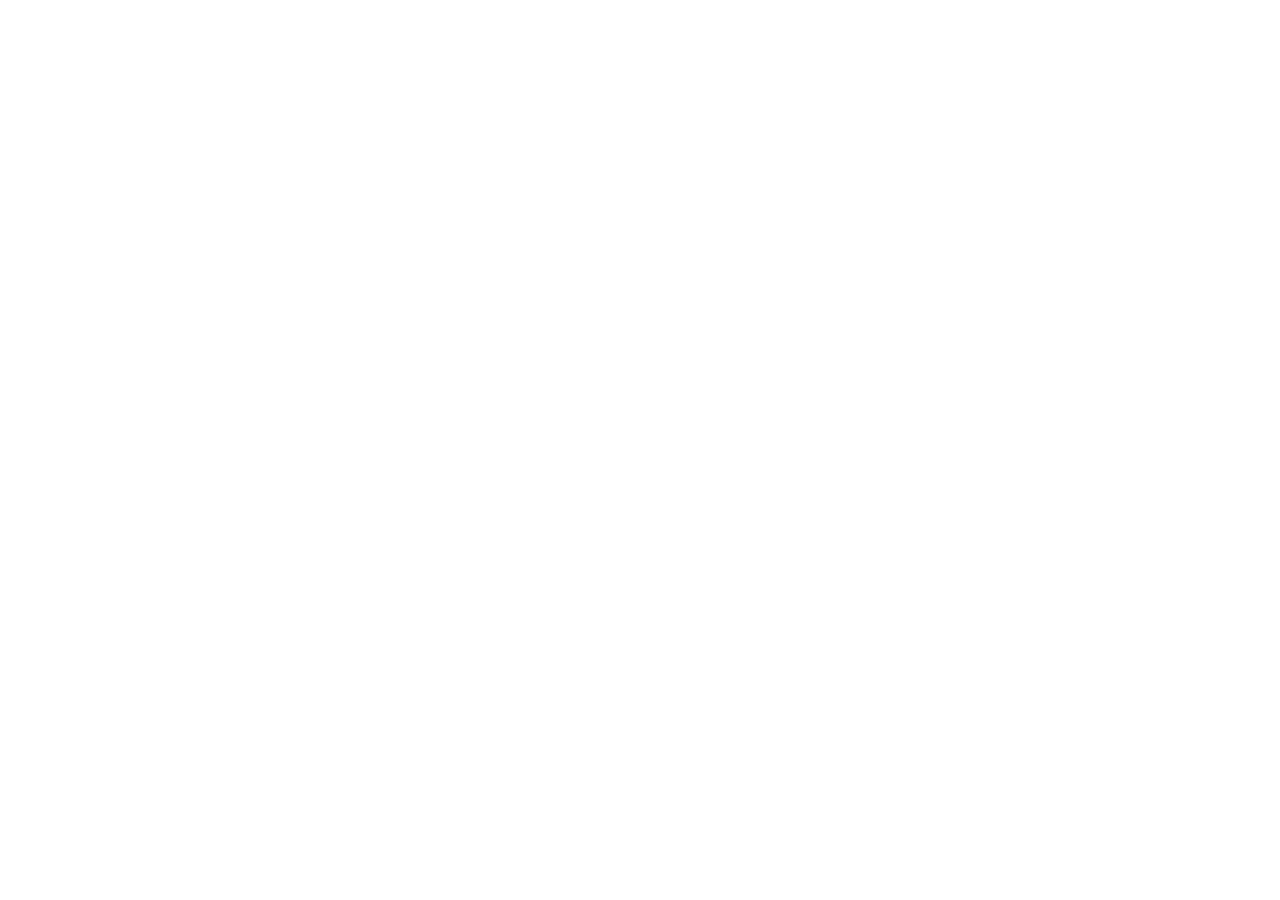
==== index.html @ 15ce73ce "Initial commit - Study Burrow" ====
<!doctype html>
<html lang="pt-BR">
  <head>
    <meta charset="UTF-8" />
    <meta name="viewport" content="width=device-width, initial-scale=1.0" />
    <title>Study Burrow | Toca de Estudos</title>
    <link rel="preconnect" href="https://fonts.googleapis.com">
    <link rel="preconnect" href="https://fonts.gstatic.com" crossorigin>
    <link href="https://fonts.googleapis.com/css2?family=Literata:ital,opsz,wght@0,7..72,200..900;1,7..72,200..900&family=Quicksand:wght@300..700&display=swap" rel="stylesheet">
    <link href="https://fonts.googleapis.com/css2?family=Material+Symbols+Outlined:wght,FILL@100..700,0..1&display=swap" rel="stylesheet" />
  </head>
  <body class="bg-[#fdf9f0] text-[#1c1c17] font-['Quicksand',sans-serif]">
    <div id="root"></div>
    <script type="module" src="/src/main.tsx"></script>
  </body>
</html>
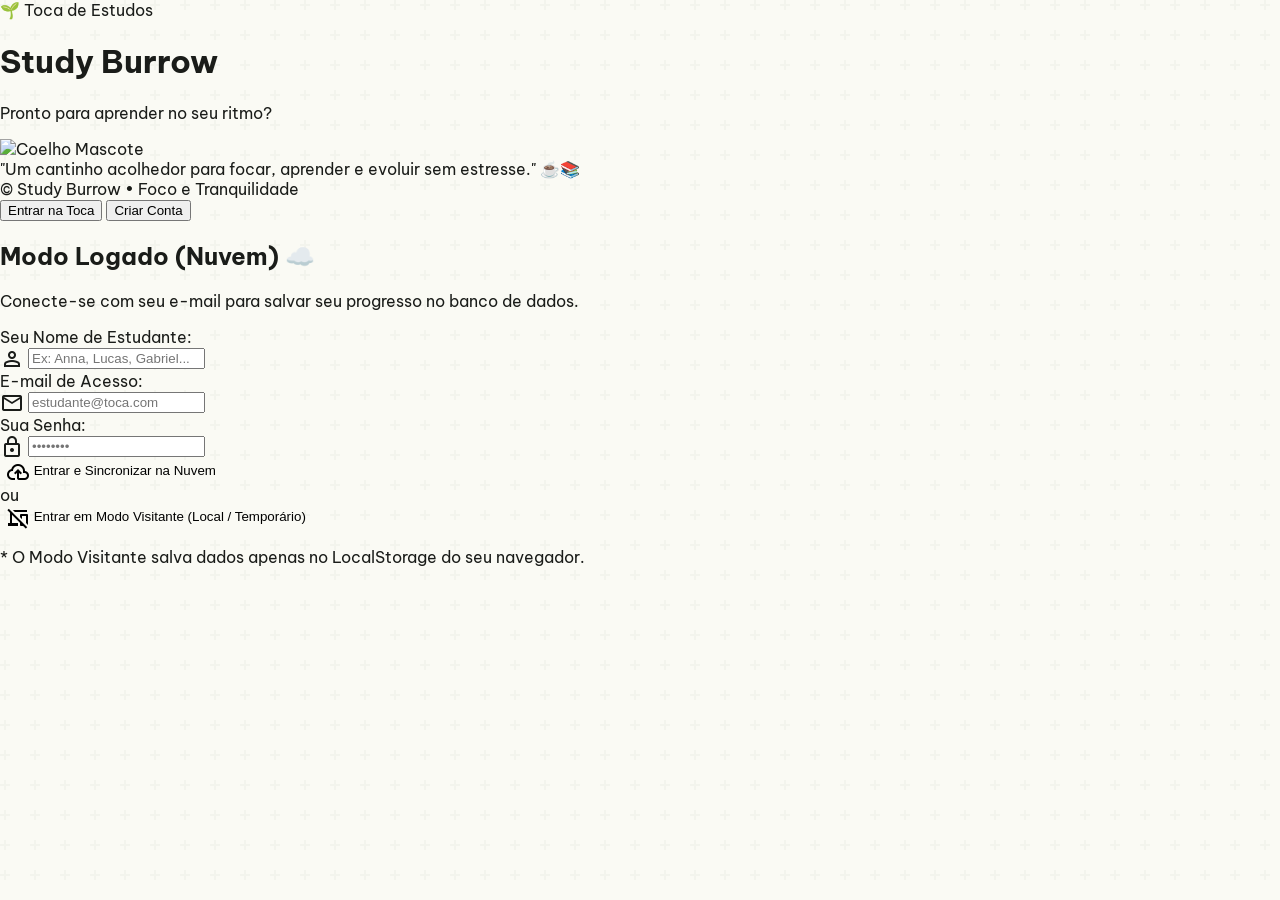
==== commit 401bff1f: "Repage-Study-burroy-Antigravity-" ====
--- a/index.html
+++ b/index.html
@@ -1,17 +1,1832 @@
-<!doctype html>
-<html lang="pt-BR">
-  <head>
-    <meta charset="UTF-8" />
-    <meta name="viewport" content="width=device-width, initial-scale=1.0" />
-    <title>Study Burrow | Toca de Estudos</title>
-    <link rel="preconnect" href="https://fonts.googleapis.com">
-    <link rel="preconnect" href="https://fonts.gstatic.com" crossorigin>
-    <link href="https://fonts.googleapis.com/css2?family=Literata:ital,opsz,wght@0,7..72,200..900;1,7..72,200..900&family=Quicksand:wght@300..700&display=swap" rel="stylesheet">
-    <link href="https://fonts.googleapis.com/css2?family=Material+Symbols+Outlined:wght,FILL@100..700,0..1&display=swap" rel="stylesheet" />
-  </head>
-  <body class="bg-[#fdf9f0] text-[#1c1c17] font-['Quicksand',sans-serif]">
-    <div id="root"></div>
-    <script type="module" src="/src/main.tsx"></script>
-  </body>
+<!DOCTYPE html>
+<html lang="pt-BR" class="light">
+<head>
+  <meta charset="utf-8"/>
+  <meta name="viewport" content="width=device-width, initial-scale=1.0"/>
+  <title>Study Burrow | Toca de Estudos Integrada</title>
+  
+  <!-- Tailwind CSS & Plugins -->
+  <script src="https://cdn.tailwindcss.com?plugins=forms,container-queries"></script>
+  
+  <!-- Fonts -->
+  <link href="https://fonts.googleapis.com/css2?family=Be+Vietnam+Pro:wght@400;500;600;700&family=Plus+Jakarta+Sans:wght@500;600;700;800&family=Quicksand:wght@500;600;700&display=swap" rel="stylesheet"/>
+  <link href="https://fonts.googleapis.com/css2?family=Material+Symbols+Outlined:wght,FILL@100..700,0..1&display=swap" rel="stylesheet"/>
+
+  <!-- Firebase SDK (Compat) -->
+  <script src="https://www.gstatic.com/firebasejs/10.8.0/firebase-app-compat.js"></script>
+  <script src="https://www.gstatic.com/firebasejs/10.8.0/firebase-auth-compat.js"></script>
+  <script src="https://www.gstatic.com/firebasejs/10.8.0/firebase-firestore-compat.js"></script>
+
+  <!-- Tailwind Configuration -->
+  <script id="tailwind-config">
+    tailwind.config = {
+      darkMode: "class",
+      theme: {
+        extend: {
+          colors: {
+            "primary": "#36522e",
+            "primary-container": "#4d6a44",
+            "on-primary": "#ffffff",
+            "on-primary-container": "#c7e9b9",
+            "primary-fixed": "#caecbc",
+            "primary-fixed-dim": "#afd0a2",
+            "secondary": "#805533",
+            "secondary-container": "#fdc39a",
+            "on-secondary": "#ffffff",
+            "on-secondary-container": "#794e2e",
+            "secondary-fixed": "#ffdcc5",
+            "secondary-fixed-dim": "#f4bb92",
+            "tertiary": "#4c4b40",
+            "tertiary-container": "#646357",
+            "on-tertiary-container": "#e2dfd0",
+            "tertiary-fixed": "#e6e3d3",
+            "tertiary-fixed-dim": "#c9c7b8",
+            "background": "#fafaf4",
+            "surface": "#fafaf4",
+            "surface-dim": "#dadad5",
+            "surface-bright": "#fafaf4",
+            "surface-container-lowest": "#ffffff",
+            "surface-container-low": "#f4f4ee",
+            "surface-container": "#eeeee8",
+            "surface-container-high": "#e9e8e3",
+            "surface-container-highest": "#e3e3dd",
+            "on-surface": "#1a1c19",
+            "on-surface-variant": "#434840",
+            "outline": "#73796f",
+            "outline-variant": "#c3c8bd",
+            "error": "#ba1a1a",
+            "error-container": "#ffdad6",
+            "on-error-container": "#93000a"
+          },
+          fontFamily: {
+            "headline": ["Plus Jakarta Sans", "sans-serif"],
+            "body": ["Be Vietnam Pro", "sans-serif"],
+            "label": ["Quicksand", "sans-serif"]
+          }
+        }
+      }
+    };
+  </script>
+  
+  <link rel="stylesheet" href="style.css"/>
+</head>
+<body class="bg-background text-on-surface font-body min-h-screen flex selection:bg-secondary-container selection:text-on-secondary-container">
+
+  <!-- Desktop Side Navigation Bar -->
+  <nav class="hidden md:flex flex-col h-screen w-64 fixed left-0 top-0 bg-primary-container border-r-4 border-double border-primary/20 shadow-xl py-5 z-40">
+    <div class="px-6 mb-4 flex flex-col items-center text-center">
+      <div class="w-16 h-16 rounded-full bg-surface-container flex items-center justify-center mb-2 shadow-ambient border-2 border-primary-fixed overflow-hidden relative">
+        <img class="w-full h-full object-cover" alt="Mascote Coelho" src="https://lh3.googleusercontent.com/aida-public/[base64]"/>
+      </div>
+      <h1 class="text-lg font-headline font-bold text-on-primary-container italic tracking-tight">Study Burrow</h1>
+      <p id="user-display-subtitle" class="text-xs font-label text-on-primary-container/80">Estudante da Toca</p>
+    </div>
+
+    <!-- Navigation Menu Items -->
+    <div class="flex-1 px-3 space-y-1 overflow-y-auto scrollbar-hide">
+      <button onclick="switchTab('dashboard')" id="nav-dashboard" class="nav-link w-full flex items-center gap-3 px-3.5 py-2.5 text-on-primary-container/90 hover:text-on-primary-container hover:bg-surface-container-highest/20 rounded-xl transition-all duration-200 cursor-pointer active-nav">
+        <span class="material-symbols-outlined text-xl">dashboard</span>
+        <span class="text-xs font-label font-bold">Dashboard</span>
+      </button>
+
+      <button onclick="switchTab('pomodoro')" id="nav-pomodoro" class="nav-link w-full flex items-center gap-3 px-3.5 py-2.5 text-on-primary-container/90 hover:text-on-primary-container hover:bg-surface-container-highest/20 rounded-xl transition-all duration-200 cursor-pointer">
+        <span class="material-symbols-outlined text-xl">timer</span>
+        <span class="text-xs font-label font-bold">Estação Pomodoro</span>
+      </button>
+
+      <button onclick="switchTab('organizer')" id="nav-organizer" class="nav-link w-full flex items-center gap-3 px-3.5 py-2.5 text-on-primary-container/90 hover:text-on-primary-container hover:bg-surface-container-highest/20 rounded-xl transition-all duration-200 cursor-pointer">
+        <span class="material-symbols-outlined text-xl">calendar_today</span>
+        <span class="text-xs font-label font-bold">Organizador</span>
+      </button>
+
+      <button onclick="switchTab('ai-assistant')" id="nav-ai-assistant" class="nav-link w-full flex items-center gap-3 px-3.5 py-2.5 text-on-primary-container/90 hover:text-on-primary-container hover:bg-surface-container-highest/20 rounded-xl transition-all duration-200 cursor-pointer">
+        <span class="material-symbols-outlined text-xl">psychology_alt</span>
+        <span class="text-xs font-label font-bold">Assistente de IA</span>
+      </button>
+
+      <button onclick="switchTab('essay-lab')" id="nav-essay-lab" class="nav-link w-full flex items-center gap-3 px-3.5 py-2.5 text-on-primary-container/90 hover:text-on-primary-container hover:bg-surface-container-highest/20 rounded-xl transition-all duration-200 cursor-pointer">
+        <span class="material-symbols-outlined text-xl">edit_note</span>
+        <span class="text-xs font-label font-bold">Corrigir Redação</span>
+      </button>
+
+      <button onclick="switchTab('stats')" id="nav-stats" class="nav-link w-full flex items-center gap-3 px-3.5 py-2.5 text-on-primary-container/90 hover:text-on-primary-container hover:bg-surface-container-highest/20 rounded-xl transition-all duration-200 cursor-pointer">
+        <span class="material-symbols-outlined text-xl">analytics</span>
+        <span class="text-xs font-label font-bold">Estatísticas</span>
+      </button>
+
+      <button onclick="switchTab('garden')" id="nav-garden" class="nav-link w-full flex items-center gap-3 px-3.5 py-2.5 text-on-primary-container/90 hover:text-on-primary-container hover:bg-surface-container-highest/20 rounded-xl transition-all duration-200 cursor-pointer">
+        <span class="material-symbols-outlined text-xl">potted_plant</span>
+        <span class="text-xs font-label font-bold">Jardim & Conquistas</span>
+      </button>
+
+      <button onclick="switchTab('support')" id="nav-support" class="nav-link w-full flex items-center gap-3 px-3.5 py-2.5 text-on-primary-container/90 hover:text-on-primary-container hover:bg-surface-container-highest/20 rounded-xl transition-all duration-200 cursor-pointer">
+        <span class="material-symbols-outlined text-xl">help_outline</span>
+        <span class="text-xs font-label font-bold">Suporte</span>
+      </button>
+
+      <a href="perfil.html" id="nav-profile" class="nav-link w-full flex items-center gap-3 px-3.5 py-2.5 text-on-primary-container/90 hover:text-on-primary-container hover:bg-surface-container-highest/20 rounded-xl transition-all duration-200 cursor-pointer">
+        <span class="material-symbols-outlined text-xl">person</span>
+        <span class="text-xs font-label font-bold">Meu Perfil</span>
+      </a>
+    </div>
+
+    <!-- Action Button & Footer -->
+    <div class="px-5 mt-3 space-y-2.5">
+      <button onclick="switchTab('pomodoro')" class="w-full py-2.5 bg-surface-container-lowest text-primary rounded-xl font-label font-bold text-xs shadow-ambient hover:bg-surface-bright active:translate-y-0.5 transition-all flex items-center justify-center gap-2 cursor-pointer border border-primary/20">
+        <span class="material-symbols-outlined text-base">local_cafe</span>
+        Iniciar Foco (25m)
+      </button>
+
+      <div class="pt-2 border-t border-primary/20 space-y-0.5">
+        <button onclick="handleLogout()" class="w-full flex items-center gap-2 px-3 py-1.5 text-on-primary-container/80 hover:text-on-primary-container rounded-lg text-xs font-label transition-colors cursor-pointer text-left">
+          <span class="material-symbols-outlined text-base">logout</span>
+          Sair da Conta
+        </button>
+      </div>
+    </div>
+  </nav>
+
+  <!-- Mobile Bottom Navigation Bar -->
+  <nav class="md:hidden fixed bottom-0 left-0 w-full bg-surface-container-lowest shadow-[0_-4px_20px_-2px_rgba(139,94,60,0.15)] z-50 rounded-t-2xl px-2 py-1.5 flex justify-around items-center border-t border-outline-variant/30 text-[10px]">
+    <button onclick="switchTab('dashboard')" id="bnav-dashboard" class="bottom-nav-link flex flex-col items-center p-1 text-on-surface-variant cursor-pointer active-nav">
+      <span class="material-symbols-outlined text-xl">dashboard</span>
+      <span class="font-label font-bold">Início</span>
+    </button>
+    <button onclick="switchTab('pomodoro')" id="bnav-pomodoro" class="bottom-nav-link flex flex-col items-center p-1 text-on-surface-variant cursor-pointer">
+      <span class="material-symbols-outlined text-xl">timer</span>
+      <span class="font-label font-bold">Foco</span>
+    </button>
+    <button onclick="switchTab('organizer')" id="bnav-organizer" class="bottom-nav-link flex flex-col items-center p-1 text-on-surface-variant cursor-pointer">
+      <span class="material-symbols-outlined text-xl">calendar_today</span>
+      <span class="font-label font-bold">Agenda</span>
+    </button>
+    <button onclick="switchTab('ai-assistant')" id="bnav-ai-assistant" class="bottom-nav-link flex flex-col items-center p-1 text-on-surface-variant cursor-pointer">
+      <span class="material-symbols-outlined text-xl">psychology_alt</span>
+      <span class="font-label font-bold">IA</span>
+    </button>
+    <button onclick="switchTab('stats')" id="bnav-stats" class="bottom-nav-link flex flex-col items-center p-1 text-on-surface-variant cursor-pointer">
+      <span class="material-symbols-outlined text-xl">analytics</span>
+      <span class="font-label font-bold">Stats</span>
+    </button>
+  </nav>
+
+  <!-- Main Content Wrapper -->
+  <main class="flex-1 md:ml-64 w-full flex flex-col min-h-screen relative pb-20 md:pb-8">
+    
+    <!-- Top Bar (Global Actions & Storage Mode Badge) -->
+    <header class="sticky top-0 z-30 flex justify-between items-center w-full px-6 py-3 bg-surface/90 backdrop-blur-md border-b border-outline-variant/30">
+      <div class="flex items-center gap-3">
+        <h1 class="md:hidden text-base font-headline font-bold text-primary italic">Study Burrow</h1>
+        
+        <!-- User Level & XP Badge -->
+        <div class="flex items-center gap-2 bg-surface-container-low px-3 py-1 rounded-full border border-dashed-custom">
+          <span class="material-symbols-outlined text-base text-secondary filled">grade</span>
+          <span id="header-xp-display" class="text-xs font-label font-bold text-on-surface-variant">Nível 1 • 65 XP</span>
+        </div>
+
+        <!-- Mode Badge (Visitante vs Logado/Nuvem) -->
+        <div id="storage-mode-badge" class="hidden sm:flex items-center gap-1.5 px-3 py-1 rounded-full text-xs font-label font-bold bg-[#f1eee5] text-[#7d5231] border border-[#c2c8be]">
+          <span id="storage-mode-icon" class="material-symbols-outlined text-base">phonelink_off</span>
+          <span id="storage-mode-text">Modo Visitante (Local)</span>
+        </div>
+      </div>
+
+      <div class="flex items-center gap-3">
+        <button onclick="toggleForestMood()" class="flex items-center gap-1.5 bg-surface-container px-3 py-1 rounded-full text-xs font-label font-bold text-on-surface-variant hover:bg-primary-container/20 hover:text-primary transition-colors cursor-pointer">
+          <span class="material-symbols-outlined text-base text-primary">park</span>
+          <span class="hidden sm:inline">Modo Floresta</span>
+        </button>
+
+        <div class="flex items-center gap-1">
+          <a title="Meu Perfil" href="perfil.html" class="p-1.5 text-on-surface-variant hover:bg-primary-container/20 rounded-full transition-colors cursor-pointer">
+            <span class="material-symbols-outlined text-xl">account_circle</span>
+          </a>
+          <button title="Notificações" onclick="showNotificationToast()" class="p-1.5 text-on-surface-variant hover:bg-primary-container/20 rounded-full transition-colors cursor-pointer relative">
+            <span class="material-symbols-outlined text-xl">notifications</span>
+            <span class="absolute top-1 right-1 w-2 h-2 bg-secondary rounded-full"></span>
+          </button>
+        </div>
+
+        <a href="perfil.html" class="w-8 h-8 rounded-full overflow-hidden border-2 border-primary-container cursor-pointer ml-1 shadow-sm" title="Clique para ver seu perfil">
+          <img class="w-full h-full object-cover" alt="Avatar Estudante" src="https://lh3.googleusercontent.com/aida-public/[base64]"/>
+        </a>
+      </div>
+    </header>
+
+    <!-- Content Sections Container -->
+    <div class="p-6 md:p-8 max-w-[1400px] mx-auto w-full flex-1">
+
+      <!-- ===================================================================
+           VIEW 1: DASHBOARD INICIAL
+           =================================================================== -->
+      <section id="view-dashboard" class="view-section active-view">
+        <div class="bg-surface-container-low rounded-3xl p-6 md:p-8 shadow-ambient border-journal relative overflow-hidden flex flex-col md:flex-row items-center gap-6 mb-8">
+          <div class="absolute -right-8 -bottom-8 opacity-10 pointer-events-none">
+            <span class="material-symbols-outlined" style="font-size: 180px;">eco</span>
+          </div>
+          <div class="w-24 h-24 rounded-full border-4 border-surface shadow-md overflow-hidden z-10 shrink-0 bg-surface-container">
+            <img class="w-full h-full object-cover" alt="Anna portrait" src="https://lh3.googleusercontent.com/aida-public/[base64]"/>
+          </div>
+          <div class="z-10 text-center md:text-left">
+            <h2 id="dashboard-welcome-name" class="text-2xl md:text-3xl font-headline font-bold text-on-surface mb-1">Bem-vindo à Toca de Estudos! 🌸</h2>
+            <p class="text-sm text-on-surface-variant flex items-center justify-center md:justify-start gap-2">
+              Um espaço tranquilo para focar e crescer no seu próprio ritmo.
+              <span class="material-symbols-outlined text-primary text-base filled">potted_plant</span>
+            </p>
+          </div>
+        </div>
+
+        <div class="grid grid-cols-1 lg:grid-cols-12 gap-8">
+          <div class="lg:col-span-8 space-y-6">
+            <div class="grid grid-cols-2 lg:grid-cols-4 gap-4">
+              <div class="bg-surface rounded-2xl p-4 shadow-ambient border-journal flex flex-col justify-between hover:-translate-y-1 transition-transform">
+                <span class="text-[11px] font-label font-bold text-on-surface-variant uppercase tracking-wider mb-1">Horas Focadas</span>
+                <div class="flex items-end justify-between mt-1">
+                  <span id="dash-focus-min" class="text-2xl font-headline font-bold text-primary">50 min</span>
+                  <span class="material-symbols-outlined text-secondary-container filled text-2xl">hourglass_top</span>
+                </div>
+                <span class="text-[10px] font-label text-outline mt-1.5">+2 sessões concluídas</span>
+              </div>
+
+              <div class="bg-surface rounded-2xl p-4 shadow-ambient border-journal flex flex-col justify-between hover:-translate-y-1 transition-transform">
+                <span class="text-[11px] font-label font-bold text-on-surface-variant uppercase tracking-wider mb-1">Redações</span>
+                <div class="flex items-end justify-between mt-1">
+                  <span class="text-2xl font-headline font-bold text-primary">1</span>
+                  <span class="material-symbols-outlined text-secondary-container filled text-2xl">edit_note</span>
+                </div>
+                <span class="text-[10px] font-label text-outline mt-1.5">Nota 920/1000</span>
+              </div>
+
+              <div class="bg-surface rounded-2xl p-4 shadow-ambient border-journal flex flex-col justify-between hover:-translate-y-1 transition-transform">
+                <span class="text-[11px] font-label font-bold text-on-surface-variant uppercase tracking-wider mb-1">Quizzes IA</span>
+                <div class="flex items-end justify-between mt-1">
+                  <span class="text-2xl font-headline font-bold text-primary">3</span>
+                  <span class="material-symbols-outlined text-secondary-container filled text-2xl">task_alt</span>
+                </div>
+                <span class="text-[10px] font-label text-outline mt-1.5">Média de 88%</span>
+              </div>
+
+              <div class="bg-surface-container rounded-2xl p-4 shadow-ambient flex flex-col justify-between hover:-translate-y-1 transition-transform border border-primary/10">
+                <span class="text-[11px] font-label font-bold text-on-surface-variant uppercase tracking-wider mb-1">Energia</span>
+                <div class="flex items-end justify-between mt-1">
+                  <span class="text-2xl font-headline font-bold text-on-surface">Alta</span>
+                  <span class="material-symbols-outlined text-primary filled text-2xl">battery_charging_full</span>
+                </div>
+                <div class="w-full bg-surface h-2 rounded-full mt-2 overflow-hidden">
+                  <div class="bg-primary h-full w-3/4 rounded-full"></div>
+                </div>
+              </div>
+            </div>
+
+            <div class="grid grid-cols-1 sm:grid-cols-2 gap-6">
+              <button onclick="switchTab('ai-assistant')" class="chunky-btn w-full text-left cursor-pointer group">
+                <div class="bg-[#fe9572]/20 border-2 border-[#fe9572] rounded-3xl p-6 h-full flex flex-col justify-between hover:bg-[#fe9572]/30 transition-colors shadow-sm">
+                  <div class="w-12 h-12 bg-[#99462a] rounded-2xl flex items-center justify-center text-white mb-4">
+                    <span class="material-symbols-outlined text-2xl">auto_awesome</span>
+                  </div>
+                  <div>
+                    <h3 class="font-headline text-xl font-bold text-[#762c12] mb-1">Estudar com IA</h3>
+                    <p class="text-xs text-[#390b00]">Sessões guiadas e amigáveis para revisar matérias difíceis.</p>
+                  </div>
+                </div>
+              </button>
+
+              <button onclick="switchTab('essay-lab')" class="chunky-btn w-full text-left cursor-pointer group">
+                <div class="bg-[#c6edc4]/40 border-2 border-[#436444] rounded-3xl p-6 h-full flex flex-col justify-between hover:bg-[#c6edc4]/60 transition-colors shadow-sm">
+                  <div class="w-12 h-12 bg-[#436444] rounded-2xl flex items-center justify-center text-white mb-4">
+                    <span class="material-symbols-outlined text-2xl">edit_note</span>
+                  </div>
+                  <div>
+                    <h3 class="font-headline text-xl font-bold text-[#012108] mb-1">Corrigir Redação</h3>
+                    <p class="text-xs text-[#2e4e30]">Feedback construtivo e gentil para melhorar sua escrita.</p>
+                  </div>
+                </div>
+              </button>
+            </div>
+
+            <div class="bg-surface rounded-3xl shadow-ambient-lg border border-surface-dim overflow-hidden">
+              <div class="bg-primary-container px-6 py-4 flex justify-between items-center text-on-primary-container">
+                <h3 class="text-lg font-headline font-bold flex items-center gap-2">
+                  <span class="material-symbols-outlined">auto_stories</span> Foco Atual
+                </h3>
+                <button onclick="switchTab('organizer')" class="text-xs font-label bg-surface/20 hover:bg-surface/30 px-3 py-1 rounded-full transition-colors cursor-pointer">
+                  Ver Grade Completa &gt;
+                </button>
+              </div>
+
+              <div class="p-6 space-y-4">
+                <div class="flex items-center gap-4 p-3.5 rounded-2xl hover:bg-surface-container-lowest transition-colors border-b border-journal pb-3.5">
+                  <div class="w-11 h-11 rounded-2xl bg-secondary-container flex items-center justify-center shrink-0">
+                    <span class="material-symbols-outlined text-on-secondary-container text-xl">functions</span>
+                  </div>
+                  <div class="flex-1">
+                    <h4 class="font-headline font-bold text-on-surface text-sm">Cálculo Avançado: Integrais</h4>
+                    <p class="text-xs text-on-surface-variant">Revisão do Capítulo 4 e lista de exercícios práticos.</p>
+                  </div>
+                  <div class="w-28 flex flex-col gap-1 items-end hidden sm:flex">
+                    <span class="text-[10px] font-label text-on-surface-variant">65% Concluído</span>
+                    <div class="w-full bg-surface-container-high h-1.5 rounded-full overflow-hidden">
+                      <div class="bg-primary h-full w-[65%] rounded-full"></div>
+                    </div>
+                  </div>
+                </div>
+
+                <div class="flex items-center gap-4 p-3.5 rounded-2xl hover:bg-surface-container-lowest transition-colors">
+                  <div class="w-11 h-11 rounded-2xl bg-tertiary-fixed-dim flex items-center justify-center shrink-0">
+                    <span class="material-symbols-outlined text-on-tertiary-fixed-variant text-xl">history_edu</span>
+                  </div>
+                  <div class="flex-1">
+                    <h4 class="font-headline font-bold text-on-surface text-sm">História Geral: Renascimento</h4>
+                    <p class="text-xs text-on-surface-variant">Elaboração de rascunho de redação e fichamento de fontes.</p>
+                  </div>
+                  <div class="w-28 flex flex-col gap-1 items-end hidden sm:flex">
+                    <span class="text-[10px] font-label text-on-surface-variant">30% Concluído</span>
+                    <div class="w-full bg-surface-container-high h-1.5 rounded-full overflow-hidden">
+                      <div class="bg-secondary h-full w-[30%] rounded-full"></div>
+                    </div>
+                  </div>
+                </div>
+              </div>
+            </div>
+
+          </div>
+
+          <div class="lg:col-span-4 space-y-6">
+            <div class="bg-[#fdf9f0] border-4 border-[#7d5231] rounded-3xl p-6 shadow-[0_8px_0_0_rgba(125,82,49,1)] space-y-4">
+              <div class="flex items-center justify-between border-b-2 border-[#ffdcc5] pb-3">
+                <h3 class="font-headline text-lg font-bold text-[#7d5231] flex items-center gap-2">
+                  <span class="material-symbols-outlined text-2xl text-[#99462a]">timer</span> Timer Pomodoro
+                </h3>
+                <span id="widget-mode-badge" class="text-xs font-body font-bold text-white bg-[#436444] px-2.5 py-1 rounded-full">Foco</span>
+              </div>
+
+              <div id="widget-timer-display" class="font-headline text-5xl font-bold text-[#7d5231] text-center tracking-wider py-2 font-mono">
+                25:00
+              </div>
+
+              <div class="flex gap-2">
+                <button id="widget-btn-start" onclick="togglePomodoroTimer()" class="chunky-btn flex-1 rounded-xl cursor-pointer">
+                  <span id="widget-btn-text" class="chunky-btn-inner bg-[#436444] text-white font-body font-bold text-xs py-3 rounded-xl flex justify-center items-center gap-1">
+                    <span class="material-symbols-outlined text-base">play_arrow</span> Iniciar
+                  </span>
+                </button>
+                <button onclick="resetPomodoroTimer()" class="chunky-btn rounded-xl px-3 cursor-pointer">
+                  <span class="chunky-btn-inner bg-[#e6e2d9] text-[#7d5231] border-2 border-[#7d5231] font-body font-bold text-xs py-3 rounded-xl flex justify-center items-center">
+                    <span class="material-symbols-outlined text-base">restart_alt</span>
+                  </span>
+                </button>
+              </div>
+
+              <button onclick="switchTab('pomodoro')" class="w-full text-center text-xs font-bold text-[#7d5231] hover:underline pt-1">
+                Abrir Estação Pomodoro Completa com Sons &gt;
+              </button>
+            </div>
+
+            <div class="bg-surface-container-lowest rounded-3xl shadow-ambient border-journal p-5 flex flex-col">
+              <div class="flex justify-between items-center mb-4 border-b border-outline-variant pb-2.5">
+                <h3 class="font-headline font-bold text-base text-on-surface flex items-center gap-2">
+                  <span class="material-symbols-outlined text-primary">checklist</span> Tarefas do Dia
+                </h3>
+                <span id="task-count" class="text-[10px] font-label font-bold text-primary bg-primary-fixed px-2 py-0.5 rounded-full">1/3 Concluídas</span>
+              </div>
+              <div class="space-y-3">
+                <label class="flex items-start gap-2.5 cursor-pointer group p-1.5 rounded-xl hover:bg-surface-container-low transition-colors">
+                  <input type="checkbox" checked onchange="updateTaskCount()" class="mt-1 rounded text-primary focus:ring-primary border-outline bg-surface w-4 h-4 cursor-pointer"/>
+                  <div class="flex-1">
+                    <p class="text-xs font-label text-on-surface line-through opacity-70">Revisar anotações de Biologia</p>
+                    <span class="text-[9px] font-bold text-error bg-error-container px-1.5 py-0.5 rounded-full mt-0.5 inline-block">Alta</span>
+                  </div>
+                </label>
+
+                <label class="flex items-start gap-2.5 cursor-pointer group p-1.5 rounded-xl hover:bg-surface-container-low transition-colors">
+                  <input type="checkbox" onchange="updateTaskCount()" class="mt-1 rounded text-primary focus:ring-primary border-outline bg-surface w-4 h-4 cursor-pointer"/>
+                  <div class="flex-1">
+                    <p class="text-xs font-label text-on-surface group-hover:text-primary transition-colors">Elaborar introdução da redação</p>
+                    <span class="text-[9px] font-bold text-on-secondary-container bg-secondary-container px-1.5 py-0.5 rounded-full mt-0.5 inline-block">Média</span>
+                  </div>
+                </label>
+
+                <label class="flex items-start gap-2.5 cursor-pointer group p-1.5 rounded-xl hover:bg-surface-container-low transition-colors">
+                  <input type="checkbox" onchange="updateTaskCount()" class="mt-1 rounded text-primary focus:ring-primary border-outline bg-surface w-4 h-4 cursor-pointer"/>
+                  <div class="flex-1">
+                    <p class="text-xs font-label text-on-surface group-hover:text-primary transition-colors">Organizar mesa de estudos</p>
+                    <span class="text-[9px] font-bold text-on-primary-container bg-primary-container/30 px-1.5 py-0.5 rounded-full mt-0.5 inline-block">Baixa</span>
+                  </div>
+                </label>
+              </div>
+            </div>
+
+          </div>
+        </div>
+      </section>
+
+      <!-- ===================================================================
+           VIEW 2: ESTAÇÃO POMODORO COMPLETA
+           =================================================================== -->
+      <section id="view-pomodoro" class="view-section">
+        <div class="max-w-5xl mx-auto space-y-6">
+          <div>
+            <h2 class="font-headline text-3xl font-bold text-[#436444] mb-1">Estação Pomodoro</h2>
+            <p class="font-body text-sm text-[#424841]">Mantenha o foco suave e faça pausas revigorantes com o ritmo do coelhinho.</p>
+          </div>
+
+          <div class="grid grid-cols-1 lg:grid-cols-12 gap-8 items-start">
+            <div class="lg:col-span-7 bg-[#fdf9f0] border-4 border-[#7d5231] rounded-[2rem] p-6 sm:p-8 shadow-[0_8px_0_0_rgba(125,82,49,1)] flex flex-col items-center">
+              <div class="flex gap-2 p-1.5 bg-[#e6e2d9] rounded-2xl border-2 border-[#c2c8be] mb-6 w-full font-body font-bold text-xs sm:text-sm">
+                <button onclick="setTimerMode('work')" id="timer-mode-work" class="flex-1 py-2 rounded-xl transition-all cursor-pointer bg-[#436444] text-white shadow-md">Foco (25 min)</button>
+                <button onclick="setTimerMode('shortBreak')" id="timer-mode-short" class="flex-1 py-2 rounded-xl transition-all cursor-pointer text-[#424841] hover:bg-[#dddad1]">Pausa Curta (5 min)</button>
+                <button onclick="setTimerMode('longBreak')" id="timer-mode-long" class="flex-1 py-2 rounded-xl transition-all cursor-pointer text-[#424841] hover:bg-[#dddad1]">Pausa Longa (15 min)</button>
+              </div>
+
+              <div id="full-timer-display" class="font-headline text-7xl sm:text-8xl leading-none font-bold text-[#7d5231] tracking-widest my-4 font-mono select-none">
+                25:00
+              </div>
+
+              <div class="w-full my-4 p-4 bg-[#f1eee5] rounded-2xl border-2 border-[#e6e2d9]">
+                <div class="flex items-center justify-between mb-2">
+                  <span class="font-body font-bold text-xs text-[#7d5231] flex items-center gap-1.5">
+                    <span class="material-symbols-outlined text-base">graphic_eq</span>
+                    Sons de Fundo Acolhedores:
+                  </span>
+                  <span id="ambient-status-badge" class="hidden text-[10px] text-[#436444] font-bold bg-[#c6edc4] px-2 py-0.5 rounded-full border border-[#436444]">
+                    Tocando
+                  </span>
+                </div>
+                <div class="grid grid-cols-2 sm:grid-cols-4 gap-2 text-xs font-body font-bold">
+                  <button onclick="setAmbientSound('none')" id="ambient-btn-none" class="py-2 px-2 rounded-xl border border-[#7d5231] bg-[#7d5231] text-white cursor-pointer">Silêncio</button>
+                  <button onclick="setAmbientSound('rain')" id="ambient-btn-rain" class="py-2 px-2 rounded-xl border border-[#c2c8be] bg-white text-[#424841] hover:bg-[#ece8df] cursor-pointer flex items-center justify-center gap-1"><span class="material-symbols-outlined text-sm">rainy</span> Chuva</button>
+                  <button onclick="setAmbientSound('fireplace')" id="ambient-btn-fireplace" class="py-2 px-2 rounded-xl border border-[#c2c8be] bg-white text-[#424841] hover:bg-[#ece8df] cursor-pointer flex items-center justify-center gap-1"><span class="material-symbols-outlined text-sm">local_fire_department</span> Lareira</button>
+                  <button onclick="setAmbientSound('birds')" id="ambient-btn-birds" class="py-2 px-2 rounded-xl border border-[#c2c8be] bg-white text-[#424841] hover:bg-[#ece8df] cursor-pointer flex items-center justify-center gap-1"><span class="material-symbols-outlined text-sm">nature</span> Passarinhos</button>
+                </div>
+              </div>
+
+              <div class="flex gap-4 w-full mt-2">
+                <button id="full-btn-start" onclick="togglePomodoroTimer()" class="chunky-btn flex-1 rounded-2xl cursor-pointer">
+                  <span id="full-btn-text" class="chunky-btn-inner bg-[#436444] hover:bg-[#385439] text-white font-body font-bold text-sm sm:text-base py-3.5 rounded-2xl flex justify-center items-center gap-2">
+                    <span class="material-symbols-outlined text-xl">play_arrow</span> INICIAR SESSÃO
+                  </span>
+                </button>
+
+                <button onclick="resetPomodoroTimer()" class="chunky-btn rounded-2xl cursor-pointer px-4">
+                  <span class="chunky-btn-inner bg-[#e6e2d9] text-[#7d5231] border-2 border-[#7d5231] font-body font-bold text-base py-3.5 rounded-2xl flex justify-center items-center">
+                    <span class="material-symbols-outlined text-xl">restart_alt</span>
+                  </span>
+                </button>
+              </div>
+            </div>
+
+            <div class="lg:col-span-5 bg-[#fdf9f0] border-2 border-[#7d5231] rounded-3xl p-6 shadow-[0_8px_0_0_rgba(125,82,49,1)]">
+              <div class="flex items-center justify-between mb-4 border-b-2 border-[#ffdcc5] pb-3">
+                <h3 class="font-headline text-lg font-bold text-[#7d5231] flex items-center gap-2">
+                  <span class="material-symbols-outlined text-2xl text-[#99462a]">task_alt</span> Metas da Sessão
+                </h3>
+                <span id="pomo-xp-badge" class="text-xs font-body font-bold text-[#436444] bg-[#c6edc4] px-2.5 py-1 rounded-full">+15 XP por Meta</span>
+              </div>
+
+              <form onsubmit="handleAddPomoTask(event)" class="flex gap-2 mb-4">
+                <input id="pomo-task-input" type="text" placeholder="O que vamos estudar agora?" class="flex-1 bg-white border-2 border-[#c2c8be] rounded-xl px-3.5 py-2 text-xs md:text-sm font-body focus:outline-none focus:border-[#436444]"/>
+                <button type="submit" class="bg-[#436444] text-white px-3.5 py-2 rounded-xl font-bold text-sm hover:bg-[#36522e] transition-colors cursor-pointer">+</button>
+              </form>
+
+              <div id="pomo-tasks-list" class="space-y-2 max-h-72 overflow-y-auto pr-1">
+                <div class="p-3 rounded-2xl border-2 border-[#7d5231] bg-white flex items-center justify-between gap-2 shadow-sm group">
+                  <div onclick="togglePomoTaskItem(this)" class="flex items-center gap-2.5 cursor-pointer flex-1">
+                    <div class="w-5 h-5 rounded-md border-2 border-[#7d5231] bg-white flex items-center justify-center"></div>
+                    <span class="font-body text-xs font-semibold text-[#1c1c17]">Revisar anotações de Biologia Celular</span>
+                  </div>
+                  <button onclick="this.closest('.group').remove()" class="text-[#737970] hover:text-[#ba1a1a] p-1"><span class="material-symbols-outlined text-base">delete</span></button>
+                </div>
+              </div>
+            </div>
+          </div>
+        </div>
+      </section>
+
+      <!-- ===================================================================
+           VIEW 3: ORGANIZADOR COMPLETO & CALENDÁRIO INTERATIVO
+           =================================================================== -->
+      <section id="view-organizer" class="view-section">
+        <div class="flex flex-col sm:flex-row justify-between items-start sm:items-center gap-4 mb-8">
+          <div>
+            <h2 class="text-3xl md:text-4xl font-headline font-bold text-primary">Organizador & Agenda de Estudos</h2>
+            <p class="text-sm text-on-surface-variant flex items-center gap-2 mt-1">
+              <span class="material-symbols-outlined text-base text-secondary">calendar_month</span>
+              Selecione qualquer dia no calendário para visualizar e gerenciar suas rotinas de estudo.
+            </p>
+          </div>
+        </div>
+
+        <div class="grid grid-cols-1 lg:grid-cols-12 gap-8 items-start">
+          
+          <!-- Coluna 1: Calendário Interativo Estilo Google Agenda (4 colunas) -->
+          <div class="lg:col-span-5 space-y-6">
+            <div class="bg-surface-container-lowest rounded-3xl p-6 shadow-burrow border-2 border-[#7d5231] relative overflow-hidden">
+              <div class="flex justify-between items-center mb-4">
+                <h3 id="calendar-month-year-title" class="text-xl font-headline font-bold text-[#7d5231] flex items-center gap-2">
+                  <span class="material-symbols-outlined text-primary text-2xl">calendar_today</span> Maio 2024
+                </h3>
+                <div class="flex gap-1.5">
+                  <button onclick="navigateMonth(-1)" class="w-8 h-8 rounded-full flex items-center justify-center bg-surface-container hover:bg-primary-container hover:text-on-primary-container transition-colors text-on-surface-variant cursor-pointer">
+                    <span class="material-symbols-outlined text-lg">chevron_left</span>
+                  </button>
+                  <button onclick="navigateMonth(1)" class="w-8 h-8 rounded-full flex items-center justify-center bg-surface-container hover:bg-primary-container hover:text-on-primary-container transition-colors text-on-surface-variant cursor-pointer">
+                    <span class="material-symbols-outlined text-lg">chevron_right</span>
+                  </button>
+                </div>
+              </div>
+
+              <!-- Dias da Semana -->
+              <div class="grid grid-cols-7 gap-1 text-center mb-2">
+                <span class="text-xs font-label text-[#7d5231] font-bold">Dom</span>
+                <span class="text-xs font-label text-[#7d5231] font-bold">Seg</span>
+                <span class="text-xs font-label text-[#7d5231] font-bold">Ter</span>
+                <span class="text-xs font-label text-[#7d5231] font-bold">Qua</span>
+                <span class="text-xs font-label text-[#7d5231] font-bold">Qui</span>
+                <span class="text-xs font-label text-[#7d5231] font-bold">Sex</span>
+                <span class="text-xs font-label text-[#7d5231] font-bold">Sáb</span>
+              </div>
+
+              <!-- Grid de Dias Clicáveis -->
+              <div id="interactive-calendar-grid" class="grid grid-cols-7 gap-1 text-center text-sm font-body">
+                <!-- Renderizado Dinamicamente no JS -->
+              </div>
+            </div>
+
+            <!-- Semente do Dia -->
+            <div class="bg-[#Fdfbf2] p-6 rounded-organic shadow-sm border border-outline-variant/30 relative">
+              <h4 class="text-xs font-label text-secondary font-bold uppercase tracking-wider mb-2 flex items-center gap-1.5">
+                <span class="material-symbols-outlined text-base">psychiatry</span> Semente do Dia
+              </h4>
+              <p class="text-sm font-body italic text-on-surface-variant leading-relaxed">
+                "Pequenas melhorias diárias ao longo do tempo levam a resultados incríveis. Continue regando a sua mente."
+              </p>
+            </div>
+          </div>
+
+          <!-- Coluna 2: Agenda do Dia Selecionado & Formulário "Plantar Tópico" (7 colunas) -->
+          <div class="lg:col-span-7 space-y-6">
+            
+            <!-- Painel de Rotinas do Dia Selecionado -->
+            <div class="bg-[#fdf9f0] rounded-3xl p-6 border-4 border-[#7d5231] shadow-[0_8px_0_0_rgba(125,82,49,1)] space-y-4">
+              <div class="flex flex-col sm:flex-row justify-between items-start sm:items-center gap-3 border-b-2 border-[#ffdcc5] pb-3">
+                <div>
+                  <span class="text-[11px] font-bold text-[#99462a] uppercase tracking-wider">Agenda Diária</span>
+                  <h3 id="selected-day-title" class="text-xl font-headline font-bold text-[#7d5231]">Rotina do Dia 8 de Maio</h3>
+                </div>
+                
+                <button onclick="openAddRoutineModal()" class="chunky-btn btn-primary rounded-2xl cursor-pointer">
+                  <span class="chunky-btn-inner bg-[#436444] hover:bg-[#36522e] text-white font-body font-bold text-xs px-4 py-2 rounded-2xl flex items-center gap-1.5">
+                    <span class="material-symbols-outlined text-base">add</span> + Nova Rotina
+                  </span>
+                </button>
+              </div>
+
+              <!-- Lista Interativa de Rotinas do Dia -->
+              <div id="daily-routines-container" class="space-y-3 max-h-80 overflow-y-auto pr-1">
+                <!-- Preenchido via JavaScript ao Clicar no Dia -->
+              </div>
+            </div>
+
+            <!-- Formulário Plantar Tópico (com campo <input type="date">) -->
+            <div class="bg-surface-container-lowest p-6 rounded-3xl shadow-ambient border border-outline-variant/30 space-y-4">
+              <div class="flex items-center gap-3 pb-3 border-b border-outline-variant/30">
+                <div class="w-9 h-9 rounded-full bg-primary-container text-on-primary-container flex items-center justify-center">
+                  <span class="material-symbols-outlined text-lg">add_task</span>
+                </div>
+                <div>
+                  <h3 class="text-base font-headline font-bold text-on-surface">Plantar Novo Tópico de Estudo</h3>
+                  <p class="text-xs text-on-surface-variant">Agende com data específica no seu calendário</p>
+                </div>
+              </div>
+
+              <form onsubmit="handlePlantTopic(event)" class="space-y-4">
+                <div class="grid grid-cols-1 sm:grid-cols-2 gap-4">
+                  <div>
+                    <label class="block text-xs font-label font-bold text-[#7d5231] mb-1">Nome do Tópico</label>
+                    <input id="topic-name-input" required type="text" placeholder="Ex: Fotosíntese, Matrizes..." class="w-full bg-[#fdf9f0] border-2 border-[#c2c8be] rounded-xl px-3.5 py-2.5 text-sm text-on-surface focus:outline-none focus:border-primary"/>
+                  </div>
+
+                  <div>
+                    <label class="block text-xs font-label font-bold text-[#7d5231] mb-1">📅 Data de Estudo:</label>
+                    <input id="topic-date-input" required type="date" class="w-full bg-[#fdf9f0] border-2 border-[#c2c8be] rounded-xl px-3.5 py-2.5 text-sm text-on-surface focus:outline-none focus:border-primary"/>
+                  </div>
+                </div>
+
+                <div class="grid grid-cols-1 sm:grid-cols-3 gap-3">
+                  <div>
+                    <label class="block text-xs font-label text-on-surface-variant mb-1">Matéria</label>
+                    <select id="topic-subject-input" class="w-full bg-surface-bright border-2 border-[#c2c8be] rounded-xl px-3 py-2 text-xs text-on-surface focus:border-primary">
+                      <option value="Biologia 🌿">Biologia 🌿</option>
+                      <option value="Matemática 📐">Matemática 📐</option>
+                      <option value="História 📜">História 📜</option>
+                      <option value="Português ✍️">Português ✍️</option>
+                      <option value="Física ⚡">Física ⚡</option>
+                    </select>
+                  </div>
+
+                  <div>
+                    <label class="block text-xs font-label text-on-surface-variant mb-1">Horário Previsto</label>
+                    <input id="topic-time-input" type="time" value="14:00" class="w-full bg-surface-bright border-2 border-[#c2c8be] rounded-xl px-3 py-2 text-xs text-on-surface focus:border-primary"/>
+                  </div>
+
+                  <div>
+                    <label class="block text-xs font-label text-on-surface-variant mb-1">Prioridade</label>
+                    <select id="topic-priority-input" class="w-full bg-surface-bright border-2 border-[#c2c8be] rounded-xl px-3 py-2 text-xs text-on-surface focus:border-secondary">
+                      <option value="Alta">Alta</option>
+                      <option value="Média">Média</option>
+                      <option value="Baixa">Baixa</option>
+                    </select>
+                  </div>
+                </div>
+
+                <button type="submit" class="w-full bg-primary text-on-primary py-3 rounded-xl text-xs font-label font-bold shadow hover:bg-primary-container transition-all flex justify-center items-center gap-1.5 cursor-pointer">
+                  <span class="material-symbols-outlined text-base">psychiatry</span> Plantar no Calendário (+15 XP)
+                </button>
+              </form>
+            </div>
+
+          </div>
+        </div>
+      </section>
+
+      <!-- ===================================================================
+           VIEW 4: ASSISTENTE DE IA
+           =================================================================== -->
+      <section id="view-ai-assistant" class="view-section">
+        <div class="max-w-5xl mx-auto space-y-6">
+          <div class="bg-[#fe9572]/20 border-2 border-[#fe9572] rounded-3xl p-6 md:p-8 flex flex-col md:flex-row items-center gap-6 shadow-[0_6px_0_0_#fe9572]">
+            <div class="w-16 h-16 bg-[#99462a] rounded-2xl flex items-center justify-center text-white shrink-0 shadow-sm">
+              <span class="material-symbols-outlined text-3xl">auto_awesome</span>
+            </div>
+            <div>
+              <h2 class="font-headline text-2xl md:text-3xl font-bold text-[#762c12] mb-1">Estudar com IA na Toca</h2>
+              <p class="font-body text-[#390b00] text-sm md:text-base">Sessões guiadas e amigáveis para revisar matérias difíceis, entender conceitos passo a passo e testar seus conhecimentos sem estresse.</p>
+            </div>
+          </div>
+
+          <div class="flex gap-2 p-2 bg-[#f1eee5] rounded-2xl border-2 border-[#e6e2d9] font-body font-bold text-sm max-w-md mx-auto">
+            <button onclick="switchAiSubTab('explain')" id="aisubtab-explain" class="flex-1 py-2.5 rounded-xl transition-all cursor-pointer flex items-center justify-center gap-1.5 bg-[#99462a] text-white shadow-md">
+              <span class="material-symbols-outlined text-base">menu_book</span> Explicação
+            </button>
+            <button onclick="switchAiSubTab('quiz')" id="aisubtab-quiz" class="flex-1 py-2.5 rounded-xl transition-all cursor-pointer flex items-center justify-center gap-1.5 text-[#424841] hover:bg-[#ece8df]">
+              <span class="material-symbols-outlined text-base">quiz</span> Quiz Rápido
+            </button>
+            <button onclick="switchAiSubTab('chat')" id="aisubtab-chat" class="flex-1 py-2.5 rounded-xl transition-all cursor-pointer flex items-center justify-center gap-1.5 text-[#424841] hover:bg-[#ece8df]">
+              <span class="material-symbols-outlined text-base">forum</span> Tira-Dúvidas
+            </button>
+          </div>
+
+          <div id="ai-quick-suggestions" class="bg-[#fdf9f0] border-2 border-[#7d5231] rounded-2xl p-4 shadow-sm">
+            <p class="font-body font-bold text-xs text-[#7d5231] uppercase tracking-wider mb-2">Sugestões Rápidas de Estudo:</p>
+            <div class="flex flex-wrap gap-2">
+              <button onclick="useQuickTopic('Biologia: Fotossíntese')" class="bg-[#f1eee5] hover:bg-[#c6edc4] hover:text-[#012108] text-[#424841] text-xs font-body font-bold px-3 py-1.5 rounded-xl border border-[#c2c8be] cursor-pointer">+ Biologia: Fotossíntese</button>
+              <button onclick="useQuickTopic('História: Era Vargas')" class="bg-[#f1eee5] hover:bg-[#c6edc4] hover:text-[#012108] text-[#424841] text-xs font-body font-bold px-3 py-1.5 rounded-xl border border-[#c2c8be] cursor-pointer">+ História: Era Vargas</button>
+              <button onclick="useQuickTopic('Matemática: Funções do 2º Grau')" class="bg-[#f1eee5] hover:bg-[#c6edc4] hover:text-[#012108] text-[#424841] text-xs font-body font-bold px-3 py-1.5 rounded-xl border border-[#c2c8be] cursor-pointer">+ Matemática: Funções do 2º Grau</button>
+            </div>
+          </div>
+
+          <div id="aiview-explain" class="bg-[#fdf9f0] border-2 border-[#7d5231] rounded-3xl p-6 md:p-8 shadow-[0_6px_0_0_rgba(125,82,49,1)] space-y-6">
+            <div class="space-y-2">
+              <label class="font-headline text-base font-bold text-[#7d5231]">Qual matéria ou assunto você quer que o Coelho Sábio explique?</label>
+              <div class="flex gap-2">
+                <input id="ai-explain-input" type="text" placeholder="Ex: Leis de Newton, Fotossíntese..." class="flex-1 bg-white border-2 border-[#c2c8be] rounded-xl px-4 py-3 font-body text-sm focus:outline-none focus:border-[#436444]"/>
+                <button onclick="generateAiExplanation()" class="bg-[#fe9572] text-[#762c12] border-2 border-[#99462a] font-body font-bold px-6 py-3 rounded-xl flex items-center gap-2 cursor-pointer hover:bg-[#fd835c]">Explicar</button>
+              </div>
+            </div>
+            <div id="ai-explain-result" class="hidden p-6 bg-[#f7f3ea] border-2 border-[#7d5231] rounded-2xl space-y-4">
+              <div class="flex items-center gap-3 border-b-2 border-[#e6e2d9] pb-3">
+                <span class="material-symbols-outlined text-2xl text-[#436444]">auto_awesome</span>
+                <h4 class="font-headline text-lg font-bold text-[#436444]">Explicação do Coelho Sábio</h4>
+              </div>
+              <div id="ai-explain-text" class="font-body text-[#1c1c17] text-sm leading-relaxed whitespace-pre-wrap"></div>
+              <div class="p-3 bg-[#c6edc4] border border-[#436444] rounded-xl text-xs font-body font-bold text-[#012108] flex items-center gap-2">
+                <span class="material-symbols-outlined text-base">grade</span> Você ganhou +10 XP por revisar este conteúdo!
+              </div>
+            </div>
+          </div>
+
+          <div id="aiview-quiz" class="hidden bg-[#fdf9f0] border-2 border-[#7d5231] rounded-3xl p-6 md:p-8 shadow-[0_6px_0_0_rgba(125,82,49,1)] space-y-6">
+            <div class="space-y-2">
+              <label class="font-headline text-base font-bold text-[#7d5231]">Gere um Quiz Personalizado para testar seus conhecimentos:</label>
+              <div class="flex gap-2">
+                <input id="ai-quiz-input" type="text" placeholder="Ex: Fotossíntese, Era Vargas..." class="flex-1 bg-white border-2 border-[#c2c8be] rounded-xl px-4 py-3 font-body text-sm focus:outline-none focus:border-[#436444]"/>
+                <button onclick="generateAiQuiz()" class="bg-[#436444] text-white border-2 border-[#2e4e30] font-body font-bold px-6 py-3 rounded-xl flex items-center gap-2 cursor-pointer hover:bg-[#36522e]">Gerar Quiz</button>
+              </div>
+            </div>
+            <div id="ai-quiz-container" class="hidden space-y-6">
+              <div class="border-b-2 border-[#ffdcc5] pb-3 flex justify-between items-center">
+                <h4 id="quiz-title" class="font-headline text-lg font-bold text-[#99462a]">Quiz de Estudos</h4>
+              </div>
+              <div id="quiz-questions-list" class="space-y-6"></div>
+            </div>
+          </div>
+
+          <div id="aiview-chat" class="hidden bg-[#fdf9f0] border-2 border-[#7d5231] rounded-3xl p-6 shadow-[0_6px_0_0_rgba(125,82,49,1)] flex flex-col h-[500px]">
+            <div class="flex items-center gap-3 border-b-2 border-[#ffdcc5] pb-3 mb-4">
+              <span class="material-symbols-outlined text-2xl text-[#99462a]">forum</span>
+              <h4 class="font-headline text-lg font-bold text-[#7d5231]">Conversa com o Coelho Sábio 🐰</h4>
+            </div>
+            <div id="chat-messages" class="flex-1 overflow-y-auto space-y-3 pr-2 mb-4">
+              <div class="flex gap-3 justify-start">
+                <div class="w-8 h-8 rounded-full bg-[#7d5231] text-white flex items-center justify-center shrink-0 font-bold text-xs border border-white shadow-sm">🐰</div>
+                <div class="max-w-[80%] p-3.5 bg-[#f1eee5] text-[#1c1c17] border border-[#c2c8be] rounded-2xl rounded-bl-none font-body text-xs md:text-sm leading-relaxed">
+                  Olá! Sou o Coelho Sábio da Toca de Estudos. Qual matéria ou dúvida você gostaria de revisar juntos hoje? 🌿
+                </div>
+              </div>
+            </div>
+            <form onsubmit="handleSendChatMessage(event)" class="flex gap-2 pt-2 border-t border-[#e6e2d9]">
+              <input id="chat-input-field" type="text" placeholder="Pergunte qualquer dúvida..." class="flex-1 bg-white border-2 border-[#c2c8be] rounded-xl px-4 py-2.5 font-body text-sm focus:outline-none focus:border-[#436444]"/>
+              <button type="submit" class="bg-[#436444] text-white px-4 py-2.5 rounded-xl font-bold flex items-center justify-center cursor-pointer hover:bg-[#36522e]"><span class="material-symbols-outlined text-lg">send</span></button>
+            </form>
+          </div>
+        </div>
+      </section>
+
+      <!-- ===================================================================
+           VIEW 5: CORRIGIR REDAÇÃO (ESSAY LAB)
+           =================================================================== -->
+      <section id="view-essay-lab" class="view-section">
+        <div class="max-w-5xl mx-auto space-y-6">
+          <div>
+            <h2 class="font-headline text-3xl font-bold text-[#436444] mb-1">Laboratório de Redação</h2>
+            <p class="font-body text-sm text-[#424841]">Receba análise estrutural, notas por competência e sugestões gentis de melhoria.</p>
+          </div>
+
+          <div class="bg-[#fdf9f0] border-2 border-[#7d5231] rounded-3xl p-6 md:p-8 shadow-[0_8px_0_0_rgba(125,82,49,1)] space-y-5">
+            <div>
+              <label class="block font-headline text-base font-bold text-[#7d5231] mb-1">Tema da Redação:</label>
+              <input id="essay-title-input" type="text" placeholder="Ex: Os desafios da inteligência artificial no mercado de trabalho brasileiro" class="w-full bg-white border-2 border-[#c2c8be] rounded-xl px-4 py-3 font-body text-sm focus:outline-none focus:border-[#436444]"/>
+            </div>
+
+            <div>
+              <label class="block font-headline text-base font-bold text-[#7d5231] mb-1">Texto da Redação:</label>
+              <textarea id="essay-content-input" rows="8" placeholder="Cole ou digite aqui seu texto completo..." class="w-full bg-white border-2 border-[#c2c8be] rounded-xl p-4 font-body text-sm focus:outline-none focus:border-[#436444]"></textarea>
+            </div>
+
+            <button onclick="analyzeEssay()" class="chunky-btn btn-primary rounded-xl cursor-pointer">
+              <span class="chunky-btn-inner bg-[#436444] text-white font-body font-bold px-6 py-3.5 rounded-xl flex items-center gap-2">
+                <span class="material-symbols-outlined text-lg">auto_awesome</span> Corrigir Redação (+20 XP)
+              </span>
+            </button>
+
+            <div id="essay-result-box" class="hidden p-6 bg-[#c6edc4]/40 border-2 border-[#436444] rounded-2xl space-y-4 mt-6">
+              <div class="flex justify-between items-center border-b-2 border-[#436444]/30 pb-3">
+                <h4 class="font-headline text-xl font-bold text-[#012108]">Resultado da Avaliação</h4>
+                <span class="text-2xl font-headline font-bold text-[#436444]">920 / 1000</span>
+              </div>
+              <div class="grid grid-cols-2 sm:grid-cols-5 gap-2 text-center text-xs font-body font-bold">
+                <div class="p-2 bg-white rounded-xl border border-[#436444]/30">C1: 180<br/><span class="font-normal text-[10px]">Norma Culta</span></div>
+                <div class="p-2 bg-white rounded-xl border border-[#436444]/30">C2: 180<br/><span class="font-normal text-[10px]">Repertório</span></div>
+                <div class="p-2 bg-white rounded-xl border border-[#436444]/30">C3: 180<br/><span class="font-normal text-[10px]">Argumentação</span></div>
+                <div class="p-2 bg-white rounded-xl border border-[#436444]/30">C4: 200<br/><span class="font-normal text-[10px]">Coesão</span></div>
+                <div class="p-2 bg-white rounded-xl border border-[#436444]/30">C5: 180<br/><span class="font-normal text-[10px]">Proposta</span></div>
+              </div>
+              <p class="text-xs text-[#2e4e30] leading-relaxed">
+                <strong>Comentário do Corretor:</strong> Excelente estrutura argumentativa! Seus conectivos fluem muito bem entre os parágrafos. Para alcançar os 1000 pontos, tente aprofundar um pouco mais a proposta de intervenção citando o agente e o meio de ação com mais especificidade. ✨
+              </p>
+            </div>
+          </div>
+        </div>
+      </section>
+
+      <!-- ===================================================================
+           VIEW 6: ESTATÍSTICAS DETALHADAS
+           =================================================================== -->
+      <section id="view-stats" class="view-section">
+        <div class="flex flex-col sm:flex-row justify-between items-start sm:items-end gap-4 mb-8">
+          <div>
+            <h2 class="text-3xl md:text-4xl font-headline font-bold text-primary flex items-center gap-3">
+              <span class="material-symbols-outlined text-3xl text-tertiary">analytics</span> Estatísticas Detalhadas
+            </h2>
+            <p class="text-sm text-on-surface-variant mt-1">Revise seu desempenho acadêmico na Toca.</p>
+          </div>
+          <button onclick="window.print()" class="gold-foil-bg px-5 py-2.5 rounded-organic text-xs font-label shadow-ambient hover:opacity-90 transition-opacity flex items-center gap-2 border border-secondary/30 cursor-pointer">
+            <span class="material-symbols-outlined text-base">download</span> Exportar PDF
+          </button>
+        </div>
+
+        <div class="grid grid-cols-1 lg:grid-cols-12 gap-6 mb-8">
+          <div class="lg:col-span-5 bg-surface-container-low rounded-organic-lg p-6 shadow-ambient border border-outline-variant/40 relative overflow-hidden flex flex-col items-center justify-center">
+            <div class="w-full flex justify-between items-start mb-4">
+              <h3 class="text-lg font-headline font-bold text-on-surface flex items-center gap-2">
+                <span class="material-symbols-outlined text-secondary">pie_chart</span> Distribuição do Tempo
+              </h3>
+            </div>
+            <div class="relative w-44 h-44 rounded-full border-[14px] border-surface-variant flex items-center justify-center mb-4">
+              <div class="absolute inset-0 rounded-full" style="background: conic-gradient(from 0deg, #4d6a44 0% 45%, #fdc39a 45% 70%, #c9c7b8 70% 90%, #805533 90% 100%); mask-image: radial-gradient(transparent 55%, black 56%); -webkit-mask-image: radial-gradient(transparent 55%, black 56%);"></div>
+              <div class="text-center z-10 flex flex-col items-center">
+                <span id="stats-total-hours" class="text-3xl font-headline font-bold text-primary">42h</span>
+                <span class="text-xs font-label text-on-surface-variant mt-0.5">Foco Total</span>
+              </div>
+            </div>
+            <div class="flex flex-wrap justify-center gap-3 w-full text-xs font-label">
+              <div class="flex items-center gap-1.5"><div class="w-3 h-3 rounded-full bg-primary-container"></div><span class="text-on-surface-variant">Matemática (45%)</span></div>
+              <div class="flex items-center gap-1.5"><div class="w-3 h-3 rounded-full bg-secondary-container"></div><span class="text-on-surface-variant">Literatura (25%)</span></div>
+              <div class="flex items-center gap-1.5"><div class="w-3 h-3 rounded-full bg-tertiary-fixed-dim"></div><span class="text-on-surface-variant">Ciências (20%)</span></div>
+            </div>
+          </div>
+
+          <div class="lg:col-span-7 grid grid-cols-1 sm:grid-cols-2 gap-6">
+            <div class="bg-surface rounded-organic p-6 shadow-ambient border border-dashed-custom flex flex-col justify-between">
+              <div class="flex justify-between items-start">
+                <div class="p-2 bg-primary-container/10 rounded-lg"><span class="material-symbols-outlined text-primary">psychology</span></div>
+                <span class="text-xs font-label text-primary bg-primary-fixed px-2 py-0.5 rounded-full font-bold">+5% esta semana</span>
+              </div>
+              <div class="mt-4">
+                <p class="text-xs font-label text-on-surface-variant mb-1">Pontuação de Eficiência</p>
+                <p class="text-3xl font-headline font-bold text-on-surface">87<span class="text-lg text-outline">/100</span></p>
+              </div>
+              <div class="w-full bg-surface-variant h-2 rounded-full mt-4 overflow-hidden relative">
+                <div class="absolute left-0 top-0 h-full bg-primary rounded-full w-[87%]"></div>
+              </div>
+            </div>
+
+            <div class="bg-surface rounded-organic p-6 shadow-ambient border border-dashed-custom flex flex-col justify-between">
+              <div class="flex justify-between items-start">
+                <div class="p-2 bg-secondary-container/20 rounded-lg"><span class="material-symbols-outlined text-secondary">local_fire_department</span></div>
+                <span class="text-xs font-label text-on-surface-variant font-bold">Atual</span>
+              </div>
+              <div class="mt-4">
+                <p class="text-xs font-label text-on-surface-variant mb-1">Histórico de Sequência</p>
+                <p class="text-3xl font-headline font-bold text-on-surface">3 <span class="text-base text-outline font-normal">Dias</span></p>
+              </div>
+              <div class="flex justify-between mt-4 text-[10px] font-label font-bold text-on-primary">
+                <div class="w-6 h-6 rounded-full bg-primary-container flex items-center justify-center">S</div>
+                <div class="w-6 h-6 rounded-full bg-primary-container flex items-center justify-center">T</div>
+                <div class="w-6 h-6 rounded-full bg-primary-container flex items-center justify-center">Q</div>
+                <div class="w-6 h-6 rounded-full border border-dashed-custom text-on-surface-variant flex items-center justify-center">Q</div>
+                <div class="w-6 h-6 rounded-full border border-dashed-custom text-on-surface-variant flex items-center justify-center">S</div>
+                <div class="w-6 h-6 rounded-full border border-dashed-custom text-on-surface-variant flex items-center justify-center">S</div>
+                <div class="w-6 h-6 rounded-full border border-dashed-custom text-on-surface-variant flex items-center justify-center">D</div>
+              </div>
+            </div>
+
+            <div class="bg-surface rounded-organic p-5 shadow-ambient border border-dashed-custom flex flex-col justify-between">
+              <div class="p-2 bg-tertiary-fixed-dim/30 rounded-lg w-fit"><span class="material-symbols-outlined text-tertiary">menu_book</span></div>
+              <div class="mt-2">
+                <p class="text-xs font-label text-on-surface-variant mb-0.5">Páginas Lidas</p>
+                <p class="text-2xl font-headline font-bold text-on-surface">342</p>
+              </div>
+            </div>
+
+            <div class="bg-surface rounded-organic p-5 shadow-ambient border border-dashed-custom flex flex-col justify-between">
+              <div class="p-2 bg-primary-fixed-dim/30 rounded-lg w-fit"><span class="material-symbols-outlined text-primary">emoji_events</span></div>
+              <div class="mt-2">
+                <p class="text-xs font-label text-on-surface-variant mb-0.5">Quizzes Dominados</p>
+                <p class="text-2xl font-headline font-bold text-on-surface">14</p>
+              </div>
+            </div>
+          </div>
+        </div>
+
+        <div class="bg-surface-container-low rounded-organic-lg p-6 shadow-ambient border border-outline-variant/40">
+          <div class="flex justify-between items-center mb-6 border-b border-dashed-custom pb-4">
+            <div>
+              <h3 class="text-lg font-headline font-bold text-on-surface flex items-center gap-2">
+                <span class="material-symbols-outlined text-primary">bar_chart</span> Foco Semanal
+              </h3>
+              <p class="text-xs font-label text-on-surface-variant mt-0.5">Horas de estudo dedicadas por dia</p>
+            </div>
+            <select onchange="updateWeeklyChart(this.value)" class="bg-surface border border-outline-variant rounded-lg px-3 py-1.5 text-xs font-label text-on-surface focus:ring-primary">
+              <option value="this-week">Esta Semana</option>
+              <option value="last-week">Semana Passada</option>
+              <option value="this-month">Este Mês</option>
+            </select>
+          </div>
+
+          <div class="h-60 flex items-end justify-between gap-2 sm:gap-4 pt-4">
+            <div class="flex flex-col justify-between h-full text-xs font-label text-outline pb-6 pr-2 border-r border-dashed-custom">
+              <span>8h</span><span>6h</span><span>4h</span><span>2h</span><span>0h</span>
+            </div>
+            <div class="flex-1 flex flex-col items-center justify-end h-full"><div class="w-full max-w-[36px] bg-primary-container/20 rounded-t-md relative flex items-end justify-center h-full"><div id="bar-mon" class="w-full bg-primary-container rounded-t-md transition-all duration-500" style="height: 60%;"></div></div><span class="text-xs font-label text-on-surface mt-2">Seg</span></div>
+            <div class="flex-1 flex flex-col items-center justify-end h-full"><div class="w-full max-w-[36px] bg-primary-container/20 rounded-t-md relative flex items-end justify-center h-full"><div id="bar-tue" class="w-full bg-primary-container rounded-t-md transition-all duration-500" style="height: 80%;"></div></div><span class="text-xs font-label text-on-surface mt-2">Ter</span></div>
+            <div class="flex-1 flex flex-col items-center justify-end h-full"><div class="w-full max-w-[36px] bg-primary-container/20 rounded-t-md relative flex items-end justify-center h-full"><div id="bar-wed" class="w-full bg-primary-container rounded-t-md transition-all duration-500" style="height: 45%;"></div></div><span class="text-xs font-label text-on-surface mt-2">Qua</span></div>
+            <div class="flex-1 flex flex-col items-center justify-end h-full"><div class="w-full max-w-[36px] bg-primary-container/20 rounded-t-md relative flex items-end justify-center h-full"><div id="bar-thu" class="w-full bg-secondary-container rounded-t-md transition-all duration-500" style="height: 70%;"></div></div><span class="text-xs font-label text-on-surface mt-2">Qui</span></div>
+            <div class="flex-1 flex flex-col items-center justify-end h-full"><div class="w-full max-w-[36px] bg-primary-container/20 rounded-t-md relative flex items-end justify-center h-full"><div id="bar-fri" class="w-full bg-primary-container rounded-t-md transition-all duration-500" style="height: 90%;"></div></div><span class="text-xs font-label text-on-surface mt-2">Sex</span></div>
+            <div class="flex-1 flex flex-col items-center justify-end h-full"><div class="w-full max-w-[36px] bg-primary-container/20 rounded-t-md relative flex items-end justify-center h-full"><div id="bar-sat" class="w-full bg-tertiary-fixed-dim rounded-t-md transition-all duration-500" style="height: 30%;"></div></div><span class="text-xs font-label text-outline mt-2">Sáb</span></div>
+            <div class="flex-1 flex flex-col items-center justify-end h-full"><div class="w-full max-w-[36px] bg-primary-container/20 rounded-t-md relative flex items-end justify-center h-full"><div id="bar-sun" class="w-full bg-tertiary-fixed-dim rounded-t-md transition-all duration-500" style="height: 20%;"></div></div><span class="text-xs font-label text-outline mt-2">Dom</span></div>
+          </div>
+        </div>
+      </section>
+
+      <!-- ===================================================================
+           VIEW 7: JARDIM & CONQUISTAS (GARDEN)
+           =================================================================== -->
+      <section id="view-garden" class="view-section">
+        <div class="max-w-5xl mx-auto space-y-6">
+          <div>
+            <h2 class="font-headline text-3xl font-bold text-[#436444] mb-1">Jardim de Conquistas 🌸</h2>
+            <p class="font-body text-sm text-[#424841]">Cada minuto focado faz suas plantinhas e conquistas crescerem.</p>
+          </div>
+
+          <div class="bg-[#c6edc4]/40 border-2 border-[#436444] rounded-3xl p-6 flex flex-col sm:flex-row justify-between items-center gap-4">
+            <div class="flex items-center gap-4">
+              <div class="w-16 h-16 rounded-2xl bg-[#436444] text-white flex items-center justify-center font-bold text-2xl shadow-sm">
+                <span id="garden-level-badge">1</span>
+              </div>
+              <div>
+                <h3 id="garden-level-title" class="font-headline text-xl font-bold text-[#012108]">Jardineiro Aprendiz (Nível 1)</h3>
+                <p id="garden-xp-sub" class="text-xs text-[#2e4e30]">65 / 100 XP para o Nível 2</p>
+              </div>
+            </div>
+            <div class="w-full sm:w-64 bg-white border border-[#436444] h-4 rounded-full overflow-hidden p-0.5">
+              <div id="garden-xp-bar" class="bg-[#436444] h-full rounded-full transition-all duration-500" style="width: 65%;"></div>
+            </div>
+          </div>
+
+          <div class="grid grid-cols-1 sm:grid-cols-3 gap-6">
+            <div class="bg-surface rounded-2xl p-5 shadow-ambient border-journal text-center space-y-3">
+              <div class="w-16 h-16 mx-auto bg-primary-fixed rounded-full flex items-center justify-center text-primary text-3xl">🌱</div>
+              <h4 class="font-headline font-bold text-on-surface text-base">Brotinho de Foco</h4>
+              <p class="text-xs text-on-surface-variant">Desbloqueado com 30min de estudo contínuo.</p>
+              <span class="text-[10px] font-bold text-primary bg-primary-fixed px-2 py-0.5 rounded-full inline-block">Ativo</span>
+            </div>
+
+            <div class="bg-surface rounded-2xl p-5 shadow-ambient border-journal text-center space-y-3">
+              <div class="w-16 h-16 mx-auto bg-secondary-fixed rounded-full flex items-center justify-center text-secondary text-3xl">🌸</div>
+              <h4 class="font-headline font-bold text-on-surface text-base">Flor da Persistência</h4>
+              <p class="text-xs text-on-surface-variant">Desbloqueado com 3 dias de sequência.</p>
+              <span class="text-[10px] font-bold text-secondary bg-secondary-fixed px-2 py-0.5 rounded-full inline-block">Ativo</span>
+            </div>
+
+            <div class="bg-surface rounded-2xl p-5 shadow-ambient border-journal text-center space-y-3 opacity-60">
+              <div class="w-16 h-16 mx-auto bg-surface-container rounded-full flex items-center justify-center text-outline text-3xl">🌳</div>
+              <h4 class="font-headline font-bold text-on-surface text-base">Árvore do Conhecimento</h4>
+              <p class="text-xs text-on-surface-variant">Alcance o Nível 5 para germinar.</p>
+              <span class="text-[10px] font-bold text-outline bg-surface-container px-2 py-0.5 rounded-full inline-block">Bloqueado</span>
+            </div>
+          </div>
+        </div>
+      </section>
+
+      <!-- ===================================================================
+           VIEW 8: SUPORTE
+           =================================================================== -->
+      <section id="view-support" class="view-section">
+        <div class="max-w-4xl mx-auto space-y-6">
+          <div>
+            <h2 class="font-headline text-3xl font-bold text-[#436444] mb-1">Suporte da Toca</h2>
+            <p class="font-body text-sm text-[#424841]">Estamos aqui para ajudar com qualquer dúvida sobre sua experiência.</p>
+          </div>
+
+          <div class="bg-surface rounded-3xl p-6 shadow-ambient border border-surface-dim space-y-4">
+            <h3 class="font-headline text-lg font-bold text-on-surface">Perguntas Frequentes ☕</h3>
+            
+            <details class="p-3 bg-surface-container-low rounded-xl cursor-pointer">
+              <summary class="font-headline font-bold text-sm text-primary">Diferença entre Modo Visitante e Modo Logado?</summary>
+              <p class="text-xs text-on-surface-variant mt-2">O <strong>Modo Visitante</strong> salva seus dados somente no LocalStorage do seu navegador local. O <strong>Modo Logado</strong> conecta-se com o Firebase para sincronizar seu progresso, XP e tarefas com segurança no banco de dados.</p>
+            </details>
+
+            <details class="p-3 bg-surface-container-low rounded-xl cursor-pointer">
+              <summary class="font-headline font-bold text-sm text-primary">Como funciona o ganho de XP?</summary>
+              <p class="text-xs text-on-surface-variant mt-2">Você ganha +25 XP ao concluir cada sessão Pomodoro de 25 min, +10 XP por explorar explicações com IA, +15 XP por tarefa concluída e +20 XP por redação corrigida.</p>
+            </details>
+          </div>
+        </div>
+      </section>
+
+    </div>
+  </main>
+
+  <!-- ===================================================================
+       APPLICATION JAVASCRIPT ENGINE
+       =================================================================== -->
+  <script>
+    let currentUser = null;
+    let userStats = {
+      xp: 65,
+      maxXp: 100,
+      level: 1,
+      totalFocusMinutes: 50,
+      completedPomodoros: 2,
+      streakDays: 3
+    };
+
+    // Firebase Auth & Firestore instances
+    let firebaseApp = null;
+    let auth = null;
+    let db = null;
+
+    // Calendar & Routines State Engine
+    let currentCalendarYear = 2024;
+    let currentCalendarMonth = 4; // 0-indexed (4 = Maio)
+    let selectedCalendarDay = 8; // Dia 8 selecionado por padrão
+    let studyRoutines = {
+      "2024-05-08": [
+        { id: "r1", time: "08:30 - 10:00", title: "Biologia: Respiração Celular", subject: "Biologia 🌿", priority: "Alta", done: true },
+        { id: "r2", time: "14:00 - 15:30", title: "Cálculo: Exercícios de Integrais", subject: "Matemática 📐", priority: "Alta", done: false },
+        { id: "r3", time: "16:30 - 17:30", title: "História: Fichamento Renascimento", subject: "História 📜", priority: "Média", done: false }
+              ],
+      "2024-05-03": [
+        { id: "r4", time: "10:00 - 11:30", title: "Literatura: Romantismo 1ª Fase", subject: "Português ✍️", priority: "Média", done: true }
+      ],
+      "2024-05-14": [
+        { id: "r5", time: "09:00 - 11:00", title: "Simulado Geral de Exatas", subject: "Matemática 📐", priority: "Alta", done: false }
+      ]
+    };
+
+    // Pomodoro Timer State
+    let pomoTimeLeft = 25 * 60;
+    let pomoIsRunning = false;
+    let pomoMode = 'work';
+    let pomoInterval = null;
+    let ambientSoundType = 'none';
+
+    // Audio Context
+    let audioCtx = null;
+    let activeAudioNodes = [];
+
+    document.addEventListener('DOMContentLoaded', () => {
+      initFirebase();
+      checkAuthentication();
+      loadForestModePreference();
+      loadRoutinesData();
+      setDefaultDateInput();
+      renderCalendarGrid();
+      renderSelectedDayRoutines();
+      updateStatsUI();
+      updatePomodoroDisplay();
+    });
+
+    function initFirebase() {
+      try {
+        const firebaseConfig = {
+          apiKey: "AIzaSyDemoKeyStudyBurrowProject2026",
+          authDomain: "study-burrow.firebaseapp.com",
+          projectId: "study-burrow",
+          storageBucket: "study-burrow.appspot.com",
+          messagingSenderId: "1029384756",
+          appId: "1:1029384756:web:abcd1234efgh5678"
+        };
+        if (!firebase.apps.length) {
+          firebaseApp = firebase.initializeApp(firebaseConfig);
+        } else {
+          firebaseApp = firebase.app();
+        }
+        auth = firebase.auth();
+        db = firebase.firestore();
+      } catch (e) {
+        console.log("Firebase fallback active:", e);
+      }
+    }
+
+    function checkAuthentication() {
+      const savedUser = localStorage.getItem('study_burrow_user');
+      if (!savedUser) {
+        window.location.href = 'login.html';
+        return;
+      }
+
+      try {
+        currentUser = JSON.parse(savedUser);
+      } catch (e) {
+        window.location.href = 'login.html';
+        return;
+      }
+
+      const badge = document.getElementById('storage-mode-badge');
+      const icon = document.getElementById('storage-mode-icon');
+      const text = document.getElementById('storage-mode-text');
+
+      if (badge && icon && text) {
+        badge.classList.remove('hidden');
+        if (currentUser.isGuest) {
+          icon.textContent = 'phonelink_off';
+          text.textContent = 'Modo Visitante (Local)';
+          badge.className = 'hidden sm:flex items-center gap-1.5 px-3 py-1 rounded-full text-xs font-label font-bold bg-[#f1eee5] text-[#7d5231] border border-[#c2c8be]';
+        } else {
+          icon.textContent = 'cloud_done';
+          text.textContent = 'Modo Logado (Nuvem ☁️)';
+          badge.className = 'hidden sm:flex items-center gap-1.5 px-3 py-1 rounded-full text-xs font-label font-bold bg-[#c6edc4] text-[#012108] border border-[#436444]';
+        }
+      }
+
+      const savedStats = localStorage.getItem('study_burrow_stats');
+      if (savedStats) {
+        try { userStats = JSON.parse(savedStats); } catch(e){}
+      }
+    }
+
+    function loadRoutinesData() {
+      const savedRoutines = localStorage.getItem('study_burrow_routines');
+      if (savedRoutines) {
+        try { studyRoutines = JSON.parse(savedRoutines); } catch(e){}
+      }
+    }
+
+    function saveRoutinesData() {
+      localStorage.setItem('study_burrow_routines', JSON.stringify(studyRoutines));
+      renderCalendarGrid();
+      renderSelectedDayRoutines();
+    }
+
+    function setDefaultDateInput() {
+      const dateInput = document.getElementById('topic-date-input');
+      if (dateInput) {
+        const mStr = (currentCalendarMonth + 1 < 10 ? '0' : '') + (currentCalendarMonth + 1);
+        const dStr = (selectedCalendarDay < 10 ? '0' : '') + selectedCalendarDay;
+        dateInput.value = `${currentCalendarYear}-${mStr}-${dStr}`;
+      }
+    }
+
+    // CALENDÁRIO INTERATIVO ENGINE (GOOGLE AGENDA STYLE)
+    const monthNames = ["Janeiro", "Fevereiro", "Março", "Abril", "Maio", "Junho", "Julho", "Agosto", "Setembro", "Outubro", "Novembro", "Dezembro"];
+
+    function navigateMonth(delta) {
+      currentCalendarMonth += delta;
+      if (currentCalendarMonth < 0) { currentCalendarMonth = 11; currentCalendarYear--; }
+      else if (currentCalendarMonth > 11) { currentCalendarMonth = 0; currentCalendarYear++; }
+      renderCalendarGrid();
+      renderSelectedDayRoutines();
+    }
+
+    function renderCalendarGrid() {
+      const monthTitle = document.getElementById('calendar-month-year-title');
+      if (monthTitle) monthTitle.innerHTML = `<span class="material-symbols-outlined text-primary text-2xl">calendar_today</span> ${monthNames[currentCalendarMonth]} ${currentCalendarYear}`;
+
+      const grid = document.getElementById('interactive-calendar-grid');
+      if (!grid) return;
+      grid.innerHTML = '';
+
+      const firstDay = new Date(currentCalendarYear, currentCalendarMonth, 1).getDay();
+      const totalDays = new Date(currentCalendarYear, currentCalendarMonth + 1, 0).getDate();
+
+      // Dias vazios do mês anterior
+      for (let i = 0; i < firstDay; i++) {
+        const emptyCell = document.createElement('div');
+        emptyCell.className = "py-2.5 text-on-surface-variant/30 text-xs";
+        grid.appendChild(emptyCell);
+      }
+
+      // Dias do Mês Selecionado (Clicáveis)
+      for (let d = 1; d <= totalDays; d++) {
+        const mStr = (currentCalendarMonth + 1 < 10 ? '0' : '') + (currentCalendarMonth + 1);
+        const dStr = (d < 10 ? '0' : '') + d;
+        const dateKey = `${currentCalendarYear}-${mStr}-${dStr}`;
+        const hasRoutines = studyRoutines[dateKey] && studyRoutines[dateKey].length > 0;
+        const isSelected = (d === selectedCalendarDay);
+
+        const dayBtn = document.createElement('button');
+        dayBtn.type = 'button';
+        dayBtn.onclick = () => selectCalendarDay(d);
+
+        let btnClasses = "py-2.5 rounded-2xl relative transition-all duration-200 cursor-pointer flex flex-col items-center justify-center font-bold font-body text-xs sm:text-sm ";
+        
+        if (isSelected) {
+          btnClasses += "bg-[#436444] text-white shadow-md scale-105 border-2 border-[#2e4e30]";
+        } else if (hasRoutines) {
+          btnClasses += "bg-[#ffdcc5] text-[#805533] hover:bg-[#fdc39a] border border-[#805533]/40";
+        } else {
+          btnClasses += "hover:bg-[#eeeee8] text-[#1a1c19]";
+        }
+
+        dayBtn.className = btnClasses;
+        dayBtn.innerHTML = `
+          <span>${d}</span>
+          ${hasRoutines ? `<span class="w-1.5 h-1.5 ${isSelected ? 'bg-white' : 'bg-[#805533]'} rounded-full mt-0.5"></span>` : ''}
+        `;
+        grid.appendChild(dayBtn);
+      }
+    }
+
+    function selectCalendarDay(day) {
+      selectedCalendarDay = day;
+      setDefaultDateInput();
+      renderCalendarGrid();
+      renderSelectedDayRoutines();
+    }
+
+    function renderSelectedDayRoutines() {
+      const title = document.getElementById('selected-day-title');
+      if (title) title.textContent = `Rotinas do Dia ${selectedCalendarDay} de ${monthNames[currentCalendarMonth]}`;
+
+      const container = document.getElementById('daily-routines-container');
+      if (!container) return;
+      container.innerHTML = '';
+
+      const mStr = (currentCalendarMonth + 1 < 10 ? '0' : '') + (currentCalendarMonth + 1);
+      const dStr = (selectedCalendarDay < 10 ? '0' : '') + selectedCalendarDay;
+      const dateKey = `${currentCalendarYear}-${mStr}-${dStr}`;
+      const routines = studyRoutines[dateKey] || [];
+
+      if (routines.length === 0) {
+        container.innerHTML = `
+          <div class="p-6 text-center bg-white rounded-2xl border-2 border-dashed border-[#c2c8be] space-y-2">
+            <span class="material-symbols-outlined text-3xl text-[#7d5231]">edit_calendar</span>
+            <p class="font-body text-xs text-[#737970] font-semibold">Nenhuma semente de estudo agendada para o dia ${selectedCalendarDay}.</p>
+            <button onclick="openAddRoutineModal()" class="text-xs font-bold text-[#436444] hover:underline cursor-pointer">+ Clique aqui para adicionar uma rotina!</button>
+          </div>
+        `;
+        return;
+      }
+
+      routines.forEach(item => {
+        const itemDiv = document.createElement('div');
+        itemDiv.className = `p-4 rounded-2xl border-2 ${item.done ? 'border-[#436444] bg-[#c6edc4]/30' : 'border-[#7d5231] bg-white'} shadow-sm flex items-center justify-between gap-3 group transition-all`;
+        
+        itemDiv.innerHTML = `
+          <div onclick="toggleRoutineDone('${dateKey}', '${item.id}')" class="flex items-center gap-3 cursor-pointer flex-1">
+            <div class="w-6 h-6 rounded-lg border-2 ${item.done ? 'border-[#436444] bg-[#436444] text-white' : 'border-[#7d5231] bg-white'} flex items-center justify-center font-bold text-xs shrink-0">
+              ${item.done ? '<span class="material-symbols-outlined text-sm">check</span>' : ''}
+            </div>
+            <div>
+              <div class="flex items-center gap-2">
+                <span class="text-xs font-bold ${item.done ? 'line-through text-[#737970]' : 'text-[#1c1c17]'}">${item.title}</span>
+                <span class="text-[9px] font-bold px-2 py-0.5 rounded-full bg-[#f1eee5] text-[#7d5231] border border-[#c2c8be]">${item.subject}</span>
+              </div>
+              <p class="text-[11px] text-[#737970] font-medium mt-0.5">⏰ ${item.time} • Prioridade ${item.priority}</p>
+            </div>
+          </div>
+          
+          <button onclick="deleteRoutineItem('${dateKey}', '${item.id}')" class="text-[#737970] hover:text-[#ba1a1a] p-1.5 transition-colors cursor-pointer" title="Excluir rotina">
+            <span class="material-symbols-outlined text-lg">delete</span>
+          </button>
+        `;
+        container.appendChild(itemDiv);
+      });
+    }
+
+    function toggleRoutineDone(dateKey, routineId) {
+      if (studyRoutines[dateKey]) {
+        const item = studyRoutines[dateKey].find(r => r.id === routineId);
+        if (item) {
+          item.done = !item.done;
+          if (item.done) addXp(15);
+          saveRoutinesData();
+        }
+      }
+    }
+
+    function deleteRoutineItem(dateKey, routineId) {
+      if (studyRoutines[dateKey]) {
+        studyRoutines[dateKey] = studyRoutines[dateKey].filter(r => r.id !== routineId);
+        if (studyRoutines[dateKey].length === 0) delete studyRoutines[dateKey];
+        saveRoutinesData();
+        showToast('🗑️ Rotina removida!');
+      }
+    }
+
+    function openAddRoutineModal() {
+      const name = prompt(`Digite a rotina ou matéria para o Dia ${selectedCalendarDay}:`, "Revisão Geral");
+      if (!name || !name.trim()) return;
+      
+      const time = prompt("Horário previsto (ex: 14:00 - 15:30):", "14:00 - 15:00");
+      const mStr = (currentCalendarMonth + 1 < 10 ? '0' : '') + (currentCalendarMonth + 1);
+      const dStr = (selectedCalendarDay < 10 ? '0' : '') + selectedCalendarDay;
+      const dateKey = `${currentCalendarYear}-${mStr}-${dStr}`;
+
+      if (!studyRoutines[dateKey]) studyRoutines[dateKey] = [];
+
+      studyRoutines[dateKey].push({
+        id: 'r_' + Date.now(),
+        title: name.trim(),
+        time: time || '14:00',
+        subject: 'Geral 🌿',
+        priority: 'Média',
+        done: false
+      });
+
+      addXp(15);
+      saveRoutinesData();
+      showToast(`✨ Nova rotina adicionada ao Dia ${selectedCalendarDay} (+15 XP)!`);
+    }
+
+    function handlePlantTopic(e) {
+      e.preventDefault();
+      const nameInput = document.getElementById('topic-name-input');
+      const dateInput = document.getElementById('topic-date-input');
+      const subjectInput = document.getElementById('topic-subject-input');
+      const timeInput = document.getElementById('topic-time-input');
+      const priorityInput = document.getElementById('topic-priority-input');
+
+      if (!nameInput || !dateInput) return;
+
+      const topicName = nameInput.value.trim();
+      const topicDate = dateInput.value; // YYYY-MM-DD
+      const subject = subjectInput ? subjectInput.value : 'Geral';
+      const time = timeInput ? timeInput.value : '14:00';
+      const priority = priorityInput ? priorityInput.value : 'Média';
+
+      if (!topicName || !topicDate) return;
+
+      if (!studyRoutines[topicDate]) studyRoutines[topicDate] = [];
+
+      studyRoutines[topicDate].push({
+        id: 'r_' + Date.now(),
+        title: topicName,
+        time: time,
+        subject: subject,
+        priority: priority,
+        done: false
+      });
+
+      // Se o tópico for para o mês atual, atualiza o dia selecionado
+      const parts = topicDate.split('-');
+      if (parts.length === 3) {
+        selectedCalendarDay = parseInt(parts[2], 10);
+        currentCalendarMonth = parseInt(parts[1], 10) - 1;
+        currentCalendarYear = parseInt(parts[0], 10);
+      }
+
+      nameInput.value = '';
+      addXp(15);
+      saveRoutinesData();
+      showToast(`🌿 Tópico "${topicName}" plantado no calendário (+15 XP)!`);
+    }
+
+    function saveStats() {
+      localStorage.setItem('study_burrow_stats', JSON.stringify(userStats));
+      
+      if (currentUser && !currentUser.isGuest && db && auth && auth.currentUser) {
+        try {
+          db.collection('users').doc(auth.currentUser.uid).set({
+            xp: userStats.xp,
+            level: userStats.level,
+            totalFocusMinutes: userStats.totalFocusMinutes,
+            completedPomodoros: userStats.completedPomodoros,
+            updatedAt: new Date().toISOString()
+          }, { merge: true });
+        } catch (e) {
+          console.warn("Firestore sync fallback:", e);
+        }
+      }
+
+      updateStatsUI();
+    }
+
+    function addXp(amount) {
+      userStats.xp += amount;
+      while (userStats.xp >= userStats.maxXp) {
+        userStats.xp -= userStats.maxXp;
+        userStats.level += 1;
+        userStats.maxXp = Math.round(userStats.maxXp * 1.3);
+        showToast('🎉 PARABÉNS! Você subiu para o Nível ' + userStats.level + '!');
+      }
+      saveStats();
+    }
+
+    function updateStatsUI() {
+      const headerXp = document.getElementById('header-xp-display');
+      if (headerXp) headerXp.textContent = 'Nível ' + userStats.level + ' • ' + userStats.xp + ' XP';
+
+      const userSub = document.getElementById('user-display-subtitle');
+      if (userSub && currentUser) userSub.textContent = currentUser.name + (currentUser.isGuest ? ' (Visitante)' : ' ☁️');
+
+      const welcomeName = document.getElementById('dashboard-welcome-name');
+      if (welcomeName && currentUser) welcomeName.textContent = 'Bem-vindo de volta, ' + currentUser.name + '! 🌸';
+
+      const lvlTitle = document.getElementById('garden-level-title');
+      if (lvlTitle) lvlTitle.textContent = 'Jardineiro da Toca (Nível ' + userStats.level + ')';
+      
+      const lvlBadge = document.getElementById('garden-level-badge');
+      if (lvlBadge) lvlBadge.textContent = userStats.level;
+
+      const xpSub = document.getElementById('garden-xp-sub');
+      if (xpSub) xpSub.textContent = userStats.xp + ' / ' + userStats.maxXp + ' XP para o próximo Nível';
+
+      const xpBar = document.getElementById('garden-xp-bar');
+      if (xpBar) {
+        const pct = Math.min(100, Math.round((userStats.xp / userStats.maxXp) * 100));
+        xpBar.style.width = pct + '%';
+      }
+
+      const dashMin = document.getElementById('dash-focus-min');
+      if (dashMin) dashMin.textContent = userStats.totalFocusMinutes + ' min';
+
+      const statsHours = document.getElementById('stats-total-hours');
+      if (statsHours) statsHours.textContent = Math.round(userStats.totalFocusMinutes / 60) + 'h';
+    }
+
+    function handleLogout() {
+      if (auth && auth.currentUser) {
+        auth.signOut().catch(() => {});
+      }
+      localStorage.removeItem('study_burrow_user');
+      window.location.href = 'login.html';
+    }
+
+    function goToLogin() {
+      window.location.href = 'login.html';
+    }
+
+    function switchTab(viewId) {
+      const sections = document.querySelectorAll('.view-section');
+      sections.forEach(sec => sec.classList.remove('active-view'));
+
+      const targetSection = document.getElementById('view-' + viewId);
+      if (targetSection) targetSection.classList.add('active-view');
+
+      const sidebarLinks = document.querySelectorAll('.nav-link');
+      sidebarLinks.forEach(link => link.classList.remove('active-nav'));
+      const activeSidebarLink = document.getElementById('nav-' + viewId);
+      if (activeSidebarLink) activeSidebarLink.classList.add('active-nav');
+
+      const bottomNavLinks = document.querySelectorAll('.bottom-nav-link');
+      bottomNavLinks.forEach(link => link.classList.remove('active-nav'));
+      const activeBottomLink = document.getElementById('bnav-' + viewId);
+      if (activeBottomLink) activeBottomLink.classList.add('active-nav');
+
+      window.scrollTo({ top: 0, behavior: 'smooth' });
+    }
+
+    // POMODORO TIMER ENGINE
+    function setTimerMode(mode) {
+      pomoMode = mode;
+      pomoIsRunning = false;
+      clearInterval(pomoInterval);
+
+      if (mode === 'work') pomoTimeLeft = 25 * 60;
+      else if (mode === 'shortBreak') pomoTimeLeft = 5 * 60;
+      else if (mode === 'longBreak') pomoTimeLeft = 15 * 60;
+
+      updatePomodoroDisplay();
+
+      const btnWork = document.getElementById('timer-mode-work');
+      const btnShort = document.getElementById('timer-mode-short');
+      const btnLong = document.getElementById('timer-mode-long');
+      
+      if (btnWork) btnWork.className = (mode === 'work') ? "flex-1 py-2 rounded-xl transition-all cursor-pointer bg-[#436444] text-white shadow-md" : "flex-1 py-2 rounded-xl transition-all cursor-pointer text-[#424841] hover:bg-[#dddad1]";
+      if (btnShort) btnShort.className = (mode === 'shortBreak') ? "flex-1 py-2 rounded-xl transition-all cursor-pointer bg-[#7d5231] text-white shadow-md" : "flex-1 py-2 rounded-xl transition-all cursor-pointer text-[#424841] hover:bg-[#dddad1]";
+      if (btnLong) btnLong.className = (mode === 'longBreak') ? "flex-1 py-2 rounded-xl transition-all cursor-pointer bg-[#99462a] text-white shadow-md" : "flex-1 py-2 rounded-xl transition-all cursor-pointer text-[#424841] hover:bg-[#dddad1]";
+
+      const badge = document.getElementById('widget-mode-badge');
+      if (badge) {
+        if (mode === 'work') { badge.textContent = 'Foco'; badge.className = 'text-xs font-body font-bold text-white bg-[#436444] px-2.5 py-1 rounded-full'; }
+        else if (mode === 'shortBreak') { badge.textContent = 'Pausa Curta'; badge.className = 'text-xs font-body font-bold text-white bg-[#7d5231] px-2.5 py-1 rounded-full'; }
+        else { badge.textContent = 'Pausa Longa'; badge.className = 'text-xs font-body font-bold text-white bg-[#99462a] px-2.5 py-1 rounded-full'; }
+      }
+    }
+
+    function togglePomodoroTimer() {
+      if (pomoIsRunning) {
+        pomoIsRunning = false;
+        clearInterval(pomoInterval);
+      } else {
+        pomoIsRunning = true;
+        pomoInterval = setInterval(() => {
+          if (pomoTimeLeft > 0) {
+            pomoTimeLeft--;
+            updatePomodoroDisplay();
+          } else {
+            pomoIsRunning = false;
+            clearInterval(pomoInterval);
+            playChimeSound();
+
+            if (pomoMode === 'work') {
+              addXp(25);
+              userStats.totalFocusMinutes += 25;
+              userStats.completedPomodoros += 1;
+              saveStats();
+              showToast('🎉 Parabéns! Sessão de Foco concluída (+25 XP)!');
+            } else {
+              showToast('☕ Pausa concluída! Hora de renovar o foco na Toca.');
+            }
+          }
+        }, 1000);
+      }
+      updatePomodoroDisplay();
+    }
+
+    function resetPomodoroTimer() {
+      setTimerMode(pomoMode);
+    }
+
+    function updatePomodoroDisplay() {
+      const m = Math.floor(pomoTimeLeft / 60);
+      const s = pomoTimeLeft % 60;
+      const str = (m < 10 ? '0' : '') + m + ':' + (s < 10 ? '0' : '') + s;
+
+      const widgetDisp = document.getElementById('widget-timer-display');
+      if (widgetDisp) widgetDisp.textContent = str;
+
+      const fullDisp = document.getElementById('full-timer-display');
+      if (fullDisp) fullDisp.textContent = str;
+
+      const fullBtnText = document.getElementById('full-btn-text');
+      if (fullBtnText) {
+        fullBtnText.innerHTML = pomoIsRunning 
+          ? '<span class="material-symbols-outlined text-xl">pause</span> PAUSAR TEMPO'
+          : '<span class="material-symbols-outlined text-xl">play_arrow</span> INICIAR SESSÃO';
+      }
+
+      const widgetBtnText = document.getElementById('widget-btn-text');
+      if (widgetBtnText) {
+        widgetBtnText.innerHTML = pomoIsRunning 
+          ? '<span class="material-symbols-outlined text-base">pause</span> Pausar'
+          : '<span class="material-symbols-outlined text-base">play_arrow</span> Iniciar';
+      }
+    }
+
+    function setAmbientSound(type) {
+      ambientSoundType = type;
+      stopAmbientAudio();
+
+      const badge = document.getElementById('ambient-status-badge');
+      if (badge) {
+        if (type === 'none') badge.classList.add('hidden');
+        else badge.classList.remove('hidden');
+      }
+
+      const btnNone = document.getElementById('ambient-btn-none');
+      const btnRain = document.getElementById('ambient-btn-rain');
+      const btnFire = document.getElementById('ambient-btn-fireplace');
+      const btnBirds = document.getElementById('ambient-btn-birds');
+
+      [btnNone, btnRain, btnFire, btnBirds].forEach(b => { if (b) b.className = "py-2 px-2 rounded-xl border border-[#c2c8be] bg-white text-[#424841] hover:bg-[#ece8df] cursor-pointer flex items-center justify-center gap-1"; });
+
+      if (type === 'none' && btnNone) btnNone.className = "py-2 px-2 rounded-xl border border-[#7d5231] bg-[#7d5231] text-white cursor-pointer";
+      if (type === 'rain' && btnRain) btnRain.className = "py-2 px-2 rounded-xl border border-[#436444] bg-[#436444] text-white cursor-pointer flex items-center justify-center gap-1";
+      if (type === 'fireplace' && btnFire) btnFire.className = "py-2 px-2 rounded-xl border border-[#99462a] bg-[#99462a] text-white cursor-pointer flex items-center justify-center gap-1";
+      if (type === 'birds' && btnBirds) btnBirds.className = "py-2 px-2 rounded-xl border border-[#5b7d5b] bg-[#5b7d5b] text-white cursor-pointer flex items-center justify-center gap-1";
+
+      if (type !== 'none') playAmbientSynth(type);
+    }
+
+    function stopAmbientAudio() {
+      activeAudioNodes.forEach(node => {
+        try { node.stop(); } catch(e){}
+      });
+      activeAudioNodes = [];
+    }
+
+    function playAmbientSynth(type) {
+      if (!audioCtx) {
+        audioCtx = new (window.AudioContext || window.webkitAudioContext)();
+      }
+      if (audioCtx.state === 'suspended') audioCtx.resume();
+
+      if (type === 'rain') {
+        const bufferSize = audioCtx.sampleRate * 2;
+        const noiseBuffer = audioCtx.createBuffer(1, bufferSize, audioCtx.sampleRate);
+        const output = noiseBuffer.getChannelData(0);
+        for (let i = 0; i < bufferSize; i++) { output[i] = (Math.random() * 2 - 1) * 0.1; }
+        const whiteNoise = audioCtx.createBufferSource();
+        whiteNoise.buffer = noiseBuffer;
+        whiteNoise.loop = true;
+
+        const filter = audioCtx.createBiquadFilter();
+        filter.type = 'lowpass';
+        filter.frequency.setValueAtTime(700, audioCtx.currentTime);
+
+        const gain = audioCtx.createGain();
+        gain.gain.setValueAtTime(0.15, audioCtx.currentTime);
+
+        whiteNoise.connect(filter);
+        filter.connect(gain);
+        gain.connect(audioCtx.destination);
+        whiteNoise.start();
+        activeAudioNodes.push(whiteNoise);
+      } else if (type === 'fireplace') {
+        const osc = audioCtx.createOscillator();
+        const gain = audioCtx.createGain();
+        osc.type = 'sawtooth';
+        osc.frequency.setValueAtTime(60, audioCtx.currentTime);
+        gain.gain.setValueAtTime(0.04, audioCtx.currentTime);
+        osc.connect(gain);
+        gain.connect(audioCtx.destination);
+        osc.start();
+        activeAudioNodes.push(osc);
+      } else if (type === 'birds') {
+        const osc1 = audioCtx.createOscillator();
+        const osc2 = audioCtx.createOscillator();
+        const gain = audioCtx.createGain();
+        osc1.type = 'sine'; osc2.type = 'triangle';
+        osc1.frequency.setValueAtTime(440, audioCtx.currentTime);
+        osc2.frequency.setValueAtTime(554.37, audioCtx.currentTime);
+        gain.gain.setValueAtTime(0.05, audioCtx.currentTime);
+        osc1.connect(gain); osc2.connect(gain);
+        gain.connect(audioCtx.destination);
+        osc1.start(); osc2.start();
+        activeAudioNodes.push(osc1, osc2);
+      }
+    }
+
+    function playChimeSound() {
+      try {
+        if (!audioCtx) audioCtx = new (window.AudioContext || window.webkitAudioContext)();
+        if (audioCtx.state === 'suspended') audioCtx.resume();
+        const osc = audioCtx.createOscillator();
+        const gain = audioCtx.createGain();
+        osc.type = 'sine';
+        osc.frequency.setValueAtTime(880, audioCtx.currentTime);
+        gain.gain.setValueAtTime(0.3, audioCtx.currentTime);
+        gain.gain.exponentialRampToValueAtTime(0.001, audioCtx.currentTime + 1.2);
+        osc.connect(gain);
+        gain.connect(audioCtx.destination);
+        osc.start();
+        osc.stop(audioCtx.currentTime + 1.2);
+      } catch(e){}
+    }
+
+    function handleAddPomoTask(e) {
+      e.preventDefault();
+      const input = document.getElementById('pomo-task-input');
+      if (!input) return;
+      const text = input.value.trim();
+      if (!text) return;
+
+      const list = document.getElementById('pomo-tasks-list');
+      const div = document.createElement('div');
+      div.className = "p-3 rounded-2xl border-2 border-[#7d5231] bg-white flex items-center justify-between gap-2 shadow-sm group";
+      div.innerHTML = `
+        <div onclick="togglePomoTaskItem(this)" class="flex items-center gap-2.5 cursor-pointer flex-1">
+          <div class="w-5 h-5 rounded-md border-2 border-[#7d5231] bg-white flex items-center justify-center"></div>
+          <span class="font-body text-xs font-semibold text-[#1c1c17]">${text}</span>
+        </div>
+        <button onclick="this.closest('.group').remove()" class="text-[#737970] hover:text-[#ba1a1a] p-1"><span class="material-symbols-outlined text-base">delete</span></button>
+      `;
+      list.prepend(div);
+      input.value = '';
+    }
+
+    function togglePomoTaskItem(el) {
+      const check = el.querySelector('div');
+      const text = el.querySelector('span');
+      if (check.classList.contains('bg-[#436444]')) {
+        check.className = "w-5 h-5 rounded-md border-2 border-[#7d5231] bg-white flex items-center justify-center";
+        check.innerHTML = "";
+        text.classList.remove('line-through', 'text-[#737970]');
+      } else {
+        check.className = "w-5 h-5 rounded-md border-2 border-[#436444] bg-[#436444] text-white flex items-center justify-center";
+        check.innerHTML = '<span class="material-symbols-outlined text-xs">check</span>';
+        text.classList.add('line-through', 'text-[#737970]');
+        addXp(15);
+        showToast('✨ Meta de estudo concluída (+15 XP)!');
+      }
+    }
+
+    function analyzeEssay() {
+      const content = document.getElementById('essay-content-input').value.trim();
+      if (!content) {
+        showToast('Por favor, digite ou cole seu texto de redação.');
+        return;
+      }
+      const box = document.getElementById('essay-result-box');
+      box.classList.remove('hidden');
+      addXp(20);
+      showToast('✨ Redação corrigida! Você ganhou +20 XP!');
+    }
+
+    function updateTaskCount() {
+      const checkboxes = document.querySelectorAll('#view-dashboard input[type="checkbox"]');
+      let checked = 0;
+      checkboxes.forEach(cb => { if (cb.checked) checked++; });
+      const badge = document.getElementById('task-count');
+      if (badge) badge.textContent = checked + '/' + checkboxes.length + ' Concluídas';
+    }
+
+    function switchAiSubTab(tabName) {
+      ['explain', 'quiz', 'chat'].forEach(t => {
+        const btn = document.getElementById('aisubtab-' + t);
+        const view = document.getElementById('aiview-' + t);
+        if (t === tabName) {
+          btn.className = "flex-1 py-2.5 rounded-xl transition-all cursor-pointer flex items-center justify-center gap-1.5 bg-[#99462a] text-white shadow-md";
+          if (view) view.classList.remove('hidden');
+        } else {
+          btn.className = "flex-1 py-2.5 rounded-xl transition-all cursor-pointer flex items-center justify-center gap-1.5 text-[#424841] hover:bg-[#ece8df]";
+          if (view) view.classList.add('hidden');
+        }
+      });
+      const quickSuggestions = document.getElementById('ai-quick-suggestions');
+      if (quickSuggestions) {
+        if (tabName === 'chat') quickSuggestions.classList.add('hidden');
+        else quickSuggestions.classList.remove('hidden');
+      }
+    }
+
+    function useQuickTopic(topicStr) {
+      document.getElementById('ai-explain-input').value = topicStr;
+      document.getElementById('ai-quiz-input').value = topicStr;
+      generateAiExplanation();
+    }
+
+    function generateAiExplanation() {
+      const input = document.getElementById('ai-explain-input');
+      const topic = input ? input.value.trim() : '';
+      if (!topic) return;
+
+      const resultBox = document.getElementById('ai-explain-result');
+      const resultText = document.getElementById('ai-explain-text');
+      resultBox.classList.remove('hidden');
+      resultText.textContent = "pensando na explicação...";
+
+      setTimeout(() => {
+        resultText.innerHTML = `<strong>Visão Geral de ${topic}:</strong><br/><br/>
+        1. <strong>Conceito Chave:</strong> ${topic} é fundamental na sua disciplina. Entendê-lo abre portas para resolver problemas complexos com facilidade.<br/>
+        2. <strong>Passo a Passo:</strong> Identifique os elementos centrais, observe a aplicação prática e conecte com exemplos do cotidiano.<br/>
+        3. <strong>Dica de Memorização do Coelho:</strong> Crie um mapa mental simples com 3 palavras-chave principais! 🌿`;
+        addXp(10);
+      }, 500);
+    }
+
+    function generateAiQuiz() {
+      const input = document.getElementById('ai-quiz-input');
+      const topic = input ? input.value.trim() : 'Estudos Gerais';
+      const container = document.getElementById('ai-quiz-container');
+      const title = document.getElementById('quiz-title');
+      const questionsList = document.getElementById('quiz-questions-list');
+
+      container.classList.remove('hidden');
+      title.textContent = 'Quiz: ' + topic;
+
+      const sampleQuestions = [
+        { q: 'Qual é o princípio fundamental de ' + topic + '?', opts: ['Aumentar o rendimento com menos esforço', 'Armazenar energia de forma contínua', 'Manter o equilíbrio do sistema'], correct: 0, exp: 'Essa opção representa a definição clássica cobrada em exames.' },
+        { q: 'Em qual contexto ' + topic + ' é mais aplicado?', opts: ['Revisões periódicas e listas de exercícios', 'Leitura rápida sem anotações', 'Apenas em provas finais'], correct: 0, exp: 'Revisões ativas garantem retenção na memória de longo prazo.' }
+      ];
+
+      questionsList.innerHTML = '';
+      sampleQuestions.forEach((item, qIdx) => {
+        const qDiv = document.createElement('div');
+        qDiv.className = "p-5 bg-[#f7f3ea] border-2 border-[#7d5231] rounded-2xl space-y-3";
+        let optsHtml = '';
+        item.opts.forEach((opt, oIdx) => {
+          optsHtml += `<button onclick="answerQuizQuestion(this, ${qIdx}, ${oIdx}, ${item.correct}, '${item.exp}')" class="w-full text-left p-3 rounded-xl border-2 border-[#c2c8be] bg-white hover:bg-[#ece8df] font-body text-xs md:text-sm transition-all cursor-pointer flex justify-between items-center mb-2"><span>${opt}</span></button>`;
+        });
+        qDiv.innerHTML = `<p class="font-body font-bold text-sm text-[#1c1c17]">${qIdx + 1}. ${item.q}</p><div class="space-y-2">${optsHtml}</div><div id="quiz-exp-${qIdx}" class="hidden p-3 bg-[#f1eee5] border-l-4 border-[#7d5231] rounded-r-xl text-xs font-body text-[#424841]"></div>`;
+        questionsList.appendChild(qDiv);
+      });
+    }
+
+    function answerQuizQuestion(btnEl, qIdx, selectedOpt, correctOpt, expText) {
+      const parent = btnEl.parentElement;
+      const buttons = parent.querySelectorAll('button');
+      buttons.forEach((b, idx) => {
+        b.disabled = true;
+        if (idx === correctOpt) b.className = "w-full text-left p-3 rounded-xl border-2 border-[#436444] bg-[#c6edc4] text-[#012108] font-bold text-xs md:text-sm flex justify-between items-center mb-2";
+        else if (idx === selectedOpt) b.className = "w-full text-left p-3 rounded-xl border-2 border-[#ba1a1a] bg-[#ffdad6] text-[#93000a] font-bold text-xs md:text-sm flex justify-between items-center mb-2";
+        else b.className = "w-full text-left p-3 rounded-xl border-2 border-[#c2c8be] bg-white/50 text-[#737970] opacity-50 text-xs md:text-sm mb-2";
+      });
+      const expBox = document.getElementById('quiz-exp-' + qIdx);
+      if (expBox) { expBox.classList.remove('hidden'); expBox.innerHTML = '<strong>Explicação:</strong> ' + expText; }
+    }
+
+    function handleSendChatMessage(e) {
+      e.preventDefault();
+      const input = document.getElementById('chat-input-field');
+      if (!input) return;
+      const userText = input.value.trim();
+      if (!userText) return;
+
+      const chatContainer = document.getElementById('chat-messages');
+      const userMsgDiv = document.createElement('div');
+      userMsgDiv.className = "flex gap-3 justify-end";
+      userMsgDiv.innerHTML = `<div class="max-w-[80%] p-3.5 bg-[#4d6a44] text-white rounded-2xl rounded-br-none font-body text-xs md:text-sm shadow-sm">${userText}</div>`;
+      chatContainer.appendChild(userMsgDiv);
+      input.value = '';
+      chatContainer.scrollTop = chatContainer.scrollHeight;
+
+      setTimeout(() => {
+        const aiMsgDiv = document.createElement('div');
+        aiMsgDiv.className = "flex gap-3 justify-start";
+        aiMsgDiv.innerHTML = `<div class="w-8 h-8 rounded-full bg-[#7d5231] text-white flex items-center justify-center shrink-0 font-bold text-xs border border-white shadow-sm">🐰</div><div class="max-w-[80%] p-3.5 bg-[#f1eee5] text-[#1c1c17] border border-[#c2c8be] rounded-2xl rounded-bl-none font-body text-xs md:text-sm leading-relaxed">Ótima pergunta! Para entender <strong>"${userText}"</strong>, lembre-se de dividir o estudo em pequenas partes. Se quiser, posso gerar um quiz rápido sobre esse tema para você fixar melhor! 🌿</div>`;
+        chatContainer.appendChild(aiMsgDiv);
+        chatContainer.scrollTop = chatContainer.scrollHeight;
+        addXp(5);
+      }, 600);
+    }
+
+    function updateWeeklyChart(period) {
+      const dataMap = {
+        'this-week': ['60%', '80%', '45%', '70%', '90%', '30%', '20%'],
+        'last-week': ['40%', '65%', '85%', '50%', '75%', '40%', '30%'],
+        'this-month': ['75%', '90%', '60%', '80%', '95%', '50%', '40%']
+      };
+      const values = dataMap[period] || dataMap['this-week'];
+      ['mon', 'tue', 'wed', 'thu', 'fri', 'sat', 'sun'].forEach((day, idx) => {
+        const bar = document.getElementById('bar-' + day);
+        if (bar) bar.style.height = values[idx];
+      });
+    }
+
+    function loadForestModePreference() {
+      const isForest = localStorage.getItem('study_burrow_forest_mode') === 'true';
+      if (isForest) {
+        document.body.classList.add('forest-mode');
+      }
+    }
+
+    function toggleForestMood() {
+      const isForest = document.body.classList.toggle('forest-mode');
+      localStorage.setItem('study_burrow_forest_mode', isForest ? 'true' : 'false');
+      if (isForest) {
+        showToast('🌲 Modo Floresta (Dark Mode) ativado!');
+      } else {
+        showToast('☀️ Modo Claro restaurado!');
+      }
+    }
+
+    function showNotificationToast() { showToast('Você está em uma sequência de 3 dias de estudo!'); }
+
+    function showToast(msg) {
+      const existing = document.getElementById('burrow-toast');
+      if (existing) existing.remove();
+      const toast = document.createElement('div');
+      toast.id = 'burrow-toast';
+      toast.className = 'fixed bottom-6 right-6 bg-[#36522e] text-[#c7e9b9] font-label font-bold text-xs md:text-sm px-5 py-3 rounded-2xl shadow-xl z-50 flex items-center gap-2 border border-[#caecbc]/30 transition-all';
+      toast.innerHTML = '<span>🐰</span> <span>' + msg + '</span>';
+      document.body.appendChild(toast);
+      setTimeout(() => { if (toast) toast.remove(); }, 3000);
+    }
+  </script>
+</body>
 </html>
-
--- a/style.css
+++ b/style.css
@@ -0,0 +1,291 @@
+/* ==========================================================================
+   STUDY BURROW - UNIFIED DESIGN SYSTEM & STYLES (STITCH & REACT INTEGRATION)
+   ========================================================================== */
+
+/* Design Tokens & CSS Variables */
+:root {
+  --color-primary: #36522e;
+  --color-primary-container: #4d6a44;
+  --color-on-primary-container: #c7e9b9;
+  --color-primary-fixed: #caecbc;
+  --color-primary-fixed-dim: #afd0a2;
+  
+  --color-secondary: #805533;
+  --color-secondary-container: #fdc39a;
+  --color-on-secondary-container: #794e2e;
+  --color-secondary-fixed: #ffdcc5;
+  
+  --color-tertiary: #4c4b40;
+  --color-tertiary-container: #646357;
+  --color-tertiary-fixed-dim: #c9c7b8;
+  --color-on-tertiary-fixed-variant: #48473c;
+  
+  --color-background: #fafaf4;
+  --color-surface: #fafaf4;
+  --color-surface-container-lowest: #ffffff;
+  --color-surface-container-low: #f4f4ee;
+  --color-surface-container: #eeeee8;
+  --color-surface-container-high: #e9e8e3;
+  --color-surface-container-highest: #e3e3dd;
+  
+  --color-on-surface: #1a1c19;
+  --color-on-surface-variant: #434840;
+  --color-outline: #73796f;
+  --color-outline-variant: #c3c8bd;
+  
+  --color-error: #ba1a1a;
+  --color-error-container: #ffdad6;
+  --color-on-error-container: #93000a;
+
+  --font-headline: 'Plus Jakarta Sans', sans-serif;
+  --font-body: 'Be Vietnam Pro', sans-serif;
+  --font-label: 'Quicksand', sans-serif;
+}
+
+/* Base resets & typography */
+body {
+  background-color: var(--color-background);
+  color: var(--color-on-surface);
+  font-family: var(--font-body);
+  margin: 0;
+  padding: 0;
+  min-height: 100vh;
+  background-image: url("data:image/svg+xml,%3Csvg width='60' height='60' viewBox='0 0 60 60' xmlns='http://www.w3.org/2000/svg'%3E%3Cg fill='none' fill-rule='evenodd'%3E%3Cg fill='%234d6a44' fill-opacity='0.04'%3E%3Cpath d='M36 34v-4h-2v4h-4v2h4v4h2v-4h4v-2h-4zm0-30V0h-2v4h-4v2h4v4h2V6h4V4h-4zM6 34v-4H4v4H0v2h4v4h2v-4h4v-2H6zM6 4V0H4v4H0v2h4v4h2V6h4V4H6z'/%3E%3C/g%3E%3C/g%3E%3C/svg%3E");
+  transition: background-color 0.3s ease, color 0.3s ease;
+}
+
+/* ==========================================================================
+   FOREST MODE (DARK MODE TEMÁTICO DA FLORESTA)
+   ========================================================================== */
+body.forest-mode {
+  background-color: #162215 !important;
+  color: #f4ebd9 !important;
+  background-image: url("data:image/svg+xml,%3Csvg width='60' height='60' viewBox='0 0 60 60' xmlns='http://www.w3.org/2000/svg'%3E%3Cg fill='none' fill-rule='evenodd'%3E%3Cg fill='%23afd0a2' fill-opacity='0.05'%3E%3Cpath d='M36 34v-4h-2v4h-4v2h4v4h2v-4h4v-2h-4zm0-30V0h-2v4h-4v2h4v4h2V6h4V4h-4zM6 34v-4H4v4H0v2h4v4h2v-4h4v-2H6zM6 4V0H4v4H0v2h4v4h2V6h4V4H6z'/%3E%3C/g%3E%3C/g%3E%3C/svg%3E") !important;
+}
+
+body.forest-mode header {
+  background-color: rgba(22, 34, 21, 0.95) !important;
+  border-color: rgba(128, 85, 51, 0.4) !important;
+}
+
+body.forest-mode nav {
+  background-color: #0f180e !important;
+  border-color: #805533 !important;
+}
+
+body.forest-mode .bg-surface,
+body.forest-mode .bg-surface-container-low,
+body.forest-mode .bg-surface-container,
+body.forest-mode .bg-surface-container-lowest,
+body.forest-mode .bg-\[\#fdf9f0\],
+body.forest-mode .bg-\[\#f1eee5\],
+body.forest-mode .bg-\[\#f0ebe1\],
+body.forest-mode .bg-\[\#Fdfbf2\],
+body.forest-mode .bg-\[\#f7f3ea\],
+body.forest-mode .bg-white {
+  background-color: #213020 !important;
+  color: #f4ebd9 !important;
+  border-color: #805533 !important;
+}
+
+body.forest-mode h1,
+body.forest-mode h2,
+body.forest-mode h3,
+body.forest-mode h4,
+body.forest-mode .text-on-surface,
+body.forest-mode .text-\[\#7d5231\],
+body.forest-mode .text-\[\#436444\],
+body.forest-mode .text-\[\#1c1c17\] {
+  color: #f8f3e6 !important;
+}
+
+body.forest-mode p,
+body.forest-mode span,
+body.forest-mode label,
+body.forest-mode .text-on-surface-variant,
+body.forest-mode .text-\[\#424841\],
+body.forest-mode .text-\[\#737970\] {
+  color: #dcd2bd !important;
+}
+
+body.forest-mode input,
+body.forest-mode select,
+body.forest-mode textarea {
+  background-color: #172416 !important;
+  color: #f8f3e6 !important;
+  border-color: #805533 !important;
+}
+
+/* Wood tone buttons in Forest Mode */
+body.forest-mode button:not(.nav-link):not(.bottom-nav-link),
+body.forest-mode .chunky-btn-inner,
+body.forest-mode .btn-primary .chunky-btn-inner,
+body.forest-mode .btn-secondary .chunky-btn-inner {
+  background-color: #805533 !important;
+  color: #f8f3e6 !important;
+  border-color: #623f24 !important;
+}
+
+body.forest-mode button:hover:not(.nav-link):not(.bottom-nav-link),
+body.forest-mode .chunky-btn-inner:hover {
+  background-color: #6c4629 !important;
+}
+
+body.forest-mode .border-[#7d5231],
+body.forest-mode .border-2,
+body.forest-mode .border-4 {
+  border-color: #805533 !important;
+}
+
+/* Material Icons Helper */
+.material-symbols-outlined {
+  font-variation-settings: 'FILL' 0, 'wght' 400, 'GRAD' 0, 'opsz' 24;
+  vertical-align: middle;
+}
+
+.material-symbols-outlined.filled {
+  font-variation-settings: 'FILL' 1;
+}
+
+/* Custom Shadows */
+.shadow-ambient {
+  box-shadow: 0 4px 20px -2px rgba(139, 94, 60, 0.15);
+}
+
+.shadow-ambient-lg {
+  box-shadow: 0 8px 32px -4px rgba(139, 94, 60, 0.12);
+}
+
+.shadow-burrow {
+  box-shadow: 0 4px 20px -2px rgba(139, 94, 60, 0.15);
+}
+
+.shadow-inner-burrow {
+  box-shadow: inset 0 2px 4px 0 rgba(139, 94, 60, 0.06);
+}
+
+/* Custom Borders & Shapes */
+.border-journal {
+  border: 1.5px dashed #8B5E3C;
+}
+
+.border-dashed-custom {
+  border: 1px dashed rgba(139, 94, 60, 0.3);
+}
+
+.rounded-organic {
+  border-radius: 12px 16px 10px 14px;
+}
+
+.rounded-organic-lg {
+  border-radius: 20px 24px 18px 22px;
+}
+
+/* Gold Foil Accent */
+.gold-foil-bg {
+  background: linear-gradient(135deg, #d4af37 0%, #ffd700 50%, #b8860b 100%);
+  color: #301400;
+  font-weight: 700;
+}
+
+/* Chunky 3D Button Utility */
+.chunky-btn {
+  transition: transform 0.1s ease, box-shadow 0.1s ease;
+  display: inline-block;
+  text-decoration: none;
+  border: none;
+  background: transparent;
+}
+
+.chunky-btn:active {
+  transform: translateY(2px);
+}
+
+/* Scrollbar Customization */
+.scrollbar-hide::-webkit-scrollbar {
+  display: none;
+}
+.scrollbar-hide {
+  -ms-overflow-style: none;
+  scrollbar-width: none;
+}
+
+::-webkit-scrollbar {
+  width: 8px;
+}
+::-webkit-scrollbar-track {
+  background: #fafaf4; 
+}
+::-webkit-scrollbar-thumb {
+  background: #afd0a2; 
+  border-radius: 4px;
+}
+::-webkit-scrollbar-thumb:hover {
+  background: #4d6a44; 
+}
+
+/* Tab View Transitions */
+.view-section {
+  display: none;
+  animation: fadeIn 0.3s cubic-bezier(0.4, 0, 0.2, 1);
+}
+
+.view-section.active-view {
+  display: block;
+}
+
+@keyframes fadeIn {
+  from {
+    opacity: 0;
+    transform: translateY(6px);
+  }
+  to {
+    opacity: 1;
+    transform: translateY(0);
+  }
+}
+
+/* Side Navigation Active Links */
+.nav-link {
+  transition: all 0.2s ease;
+}
+
+.nav-link.active-nav {
+  background-color: rgba(227, 227, 221, 0.4);
+  color: #c7e9b9 !important;
+  font-weight: 700;
+  box-shadow: inset 0 2px 4px 0 rgba(0, 0, 0, 0.1);
+  transform: scale(0.98);
+}
+
+.nav-link.active-nav .material-symbols-outlined {
+  font-variation-settings: 'FILL' 1;
+}
+
+/* Mobile Bottom Nav Active Link */
+.bottom-nav-link.active-nav {
+  color: #36522e !important;
+  background-color: rgba(77, 106, 68, 0.2);
+  border-radius: 9999px;
+}
+
+.bottom-nav-link.active-nav .material-symbols-outlined {
+  font-variation-settings: 'FILL' 1;
+}
+
+/* Login Modal Overlay */
+#login-modal {
+  display: flex;
+  position: fixed;
+  inset: 0;
+  z-index: 100;
+  background-color: rgba(26, 28, 25, 0.6);
+  backdrop-filter: blur(4px);
+  align-items: center;
+  justify-content: center;
+  padding: 1rem;
+}
+
+#login-modal.hidden-modal {
+  display: none;
+}
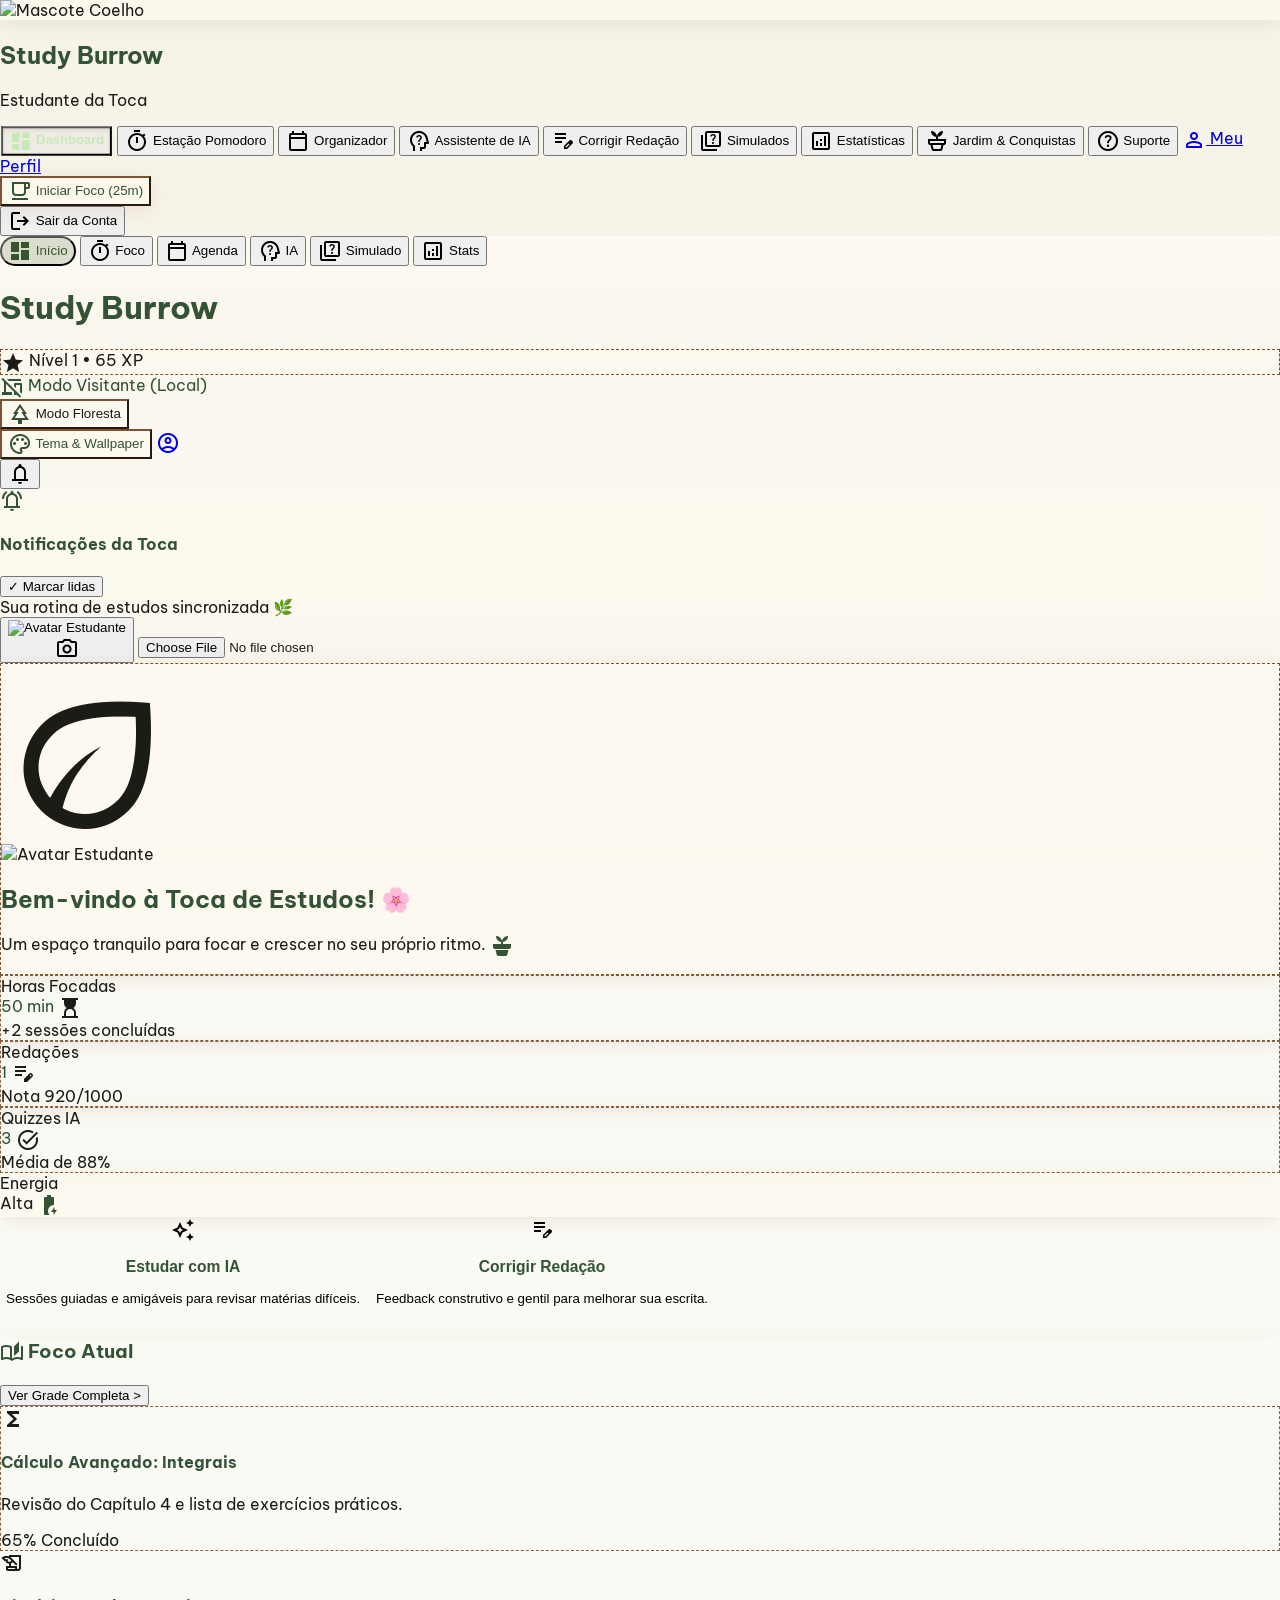
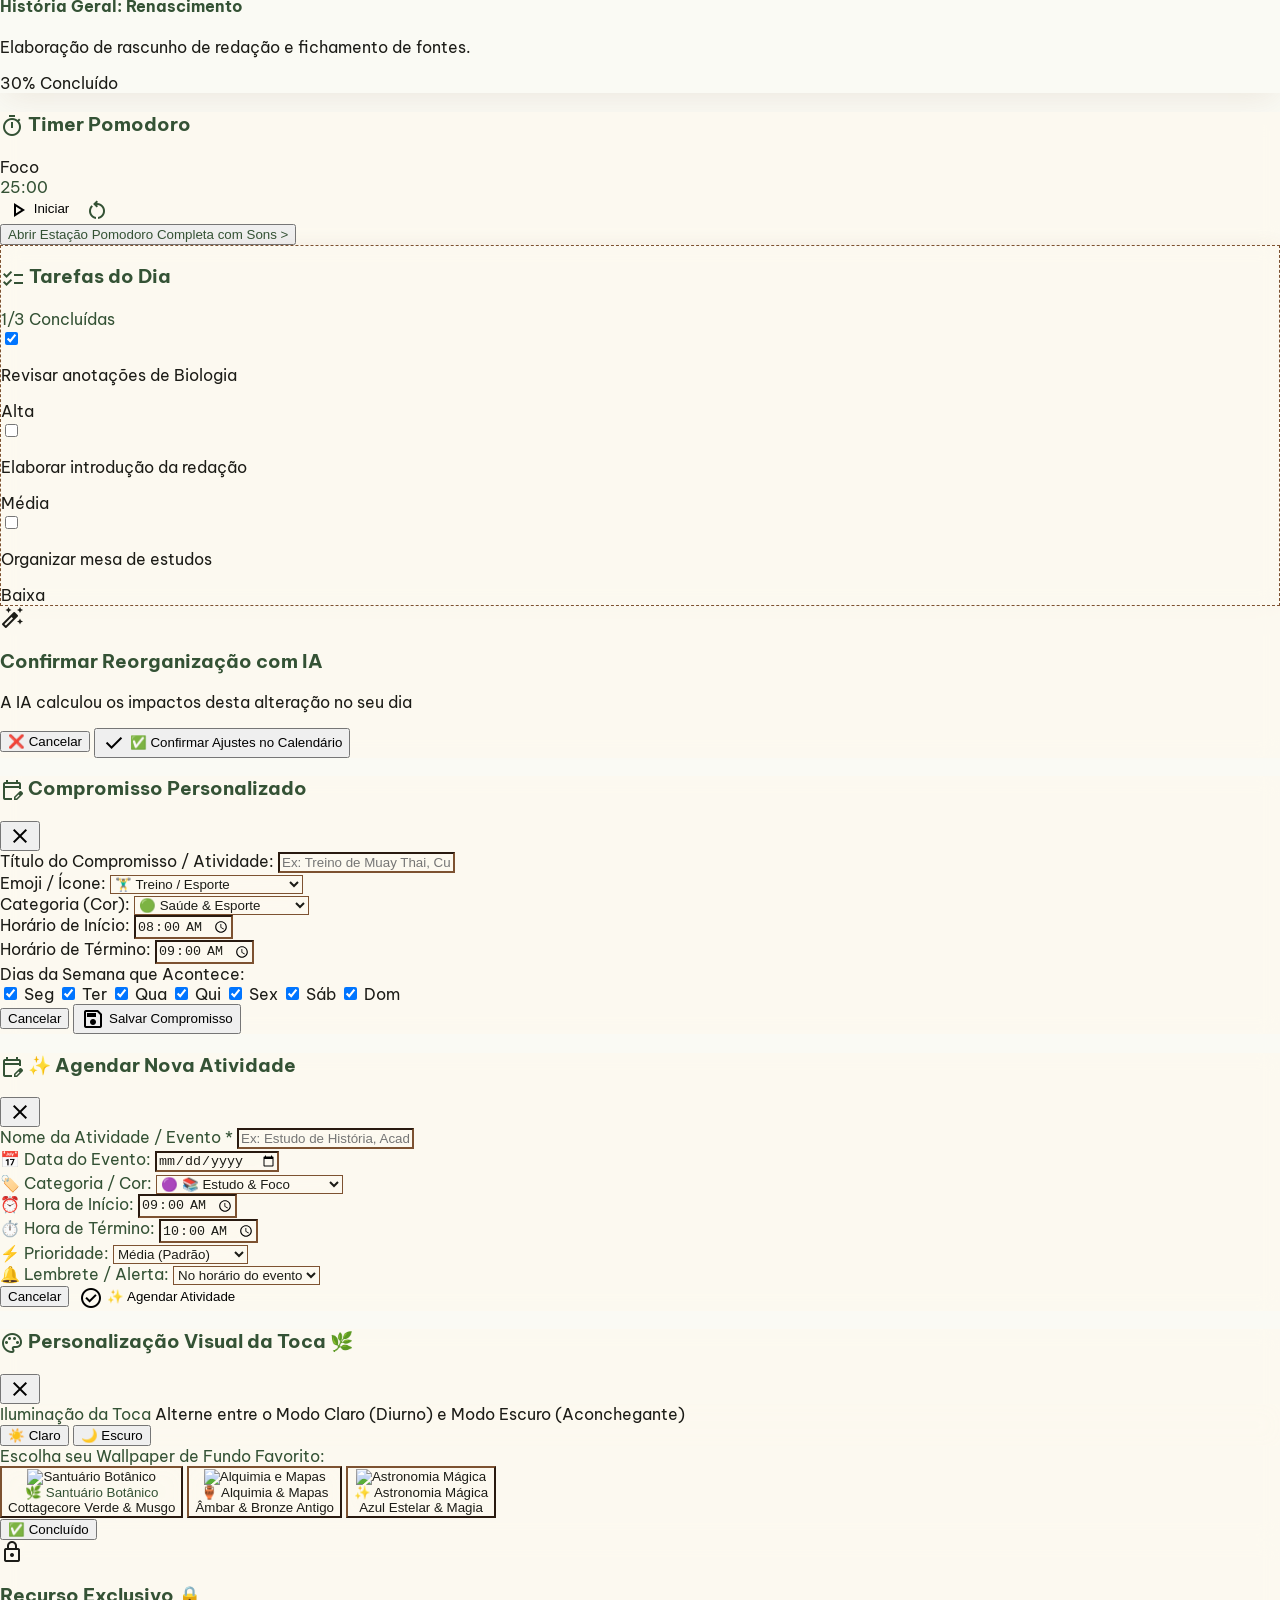
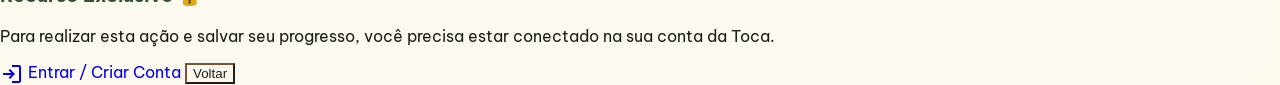
==== commit 346b8aad: "feat: melhorias didaticas do Coelho Sabio, restricoes do modo visitante e centro de notificacoes" ====
--- a/index.html
+++ b/index.html
@@ -1,16 +1,20 @@
 <!DOCTYPE html>
 <html lang="pt-BR" class="light">
+
 <head>
-  <meta charset="utf-8"/>
-  <meta name="viewport" content="width=device-width, initial-scale=1.0"/>
+  <meta charset="utf-8" />
+  <meta name="viewport" content="width=device-width, initial-scale=1.0" />
   <title>Study Burrow | Toca de Estudos Integrada</title>
-  
+
   <!-- Tailwind CSS & Plugins -->
   <script src="https://cdn.tailwindcss.com?plugins=forms,container-queries"></script>
-  
+
   <!-- Fonts -->
-  <link href="https://fonts.googleapis.com/css2?family=Be+Vietnam+Pro:wght@400;500;600;700&family=Plus+Jakarta+Sans:wght@500;600;700;800&family=Quicksand:wght@500;600;700&display=swap" rel="stylesheet"/>
-  <link href="https://fonts.googleapis.com/css2?family=Material+Symbols+Outlined:wght,FILL@100..700,0..1&display=swap" rel="stylesheet"/>
+  <link
+    href="https://fonts.googleapis.com/css2?family=Be+Vietnam+Pro:wght@400;500;600;700&family=Plus+Jakarta+Sans:wght@500;600;700;800&family=Quicksand:wght@500;600;700&display=swap"
+    rel="stylesheet" />
+  <link href="https://fonts.googleapis.com/css2?family=Material+Symbols+Outlined:wght,FILL@100..700,0..1&display=swap"
+    rel="stylesheet" />
 
   <!-- Firebase SDK (Compat) -->
   <script src="https://www.gstatic.com/firebasejs/10.8.0/firebase-app-compat.js"></script>
@@ -67,16 +71,138 @@
       }
     };
   </script>
-  
-  <link rel="stylesheet" href="style.css"/>
+
+  <link rel="stylesheet" href="style.css" />
+  <style>
+    /* SISTEMA COMPLETO DE TEMAS HARMONIZADOS COM WALLPAPER EM FOCO TOTAL */
+    body {
+      background-image: linear-gradient(var(--bg-overlay-grad, rgba(253, 249, 240, 0.38)), var(--bg-overlay-grad, rgba(253, 249, 240, 0.38))), var(--wallpaper-url, url('/wallpapers/botanical.jpg'));
+      background-attachment: fixed;
+      background-size: cover;
+      background-position: center;
+      transition: background-image 0.5s ease-in-out, background-color 0.3s ease, color 0.3s ease;
+      color: var(--text-main, #1c1c17);
+    }
+
+    /* 🌿 TEMA 1: Santuário Botânico (Cottagecore Verde) */
+    body[data-wallpaper="botanical"][data-theme-mode="light"], body:not([data-wallpaper]) {
+      --wallpaper-url: url('/wallpapers/botanical.jpg');
+      --bg-overlay-grad: rgba(253, 249, 240, 0.38);
+      --sidebar-bg: rgba(244, 240, 228, 0.72);
+      --header-bg: rgba(250, 246, 236, 0.75);
+      --card-bg: rgba(253, 249, 240, 0.82);
+      --card-border: #7d5231;
+      --text-main: #1c1c17;
+      --text-title: #345235;
+      --accent-color: #436444;
+    }
+    body[data-wallpaper="botanical"][data-theme-mode="dark"] {
+      --wallpaper-url: url('/wallpapers/botanical.jpg');
+      --bg-overlay-grad: rgba(10, 20, 12, 0.65);
+      --sidebar-bg: rgba(14, 26, 17, 0.78);
+      --header-bg: rgba(14, 26, 17, 0.80);
+      --card-bg: rgba(18, 32, 21, 0.82);
+      --card-border: #436444;
+      --text-main: #e8f5e9;
+      --text-title: #a8d5ab;
+      --accent-color: #81b584;
+    }
+
+    /* 🏺 TEMA 2: Alquimia & Mapas Antigos (Âmbar & Bronze) */
+    body[data-wallpaper="alchemy"][data-theme-mode="light"] {
+      --wallpaper-url: url('/wallpapers/alchemy.jpg');
+      --bg-overlay-grad: rgba(252, 246, 232, 0.38);
+      --sidebar-bg: rgba(246, 237, 217, 0.72);
+      --header-bg: rgba(252, 246, 232, 0.75);
+      --card-bg: rgba(252, 246, 232, 0.82);
+      --card-border: #94672e;
+      --text-main: #2b1d0e;
+      --text-title: #784718;
+      --accent-color: #784718;
+    }
+    body[data-wallpaper="alchemy"][data-theme-mode="dark"] {
+      --wallpaper-url: url('/wallpapers/alchemy.jpg');
+      --bg-overlay-grad: rgba(20, 13, 7, 0.65);
+      --sidebar-bg: rgba(28, 18, 10, 0.78);
+      --header-bg: rgba(28, 18, 10, 0.80);
+      --card-bg: rgba(34, 22, 12, 0.82);
+      --card-border: #94672e;
+      --text-main: #fff2e0;
+      --text-title: #e5a864;
+      --accent-color: #e5a864;
+    }
+
+    /* ✨ TEMA 3: Astronomia Mágica (Azul Estelar) */
+    body[data-wallpaper="astronomy"][data-theme-mode="light"] {
+      --wallpaper-url: url('/wallpapers/astronomy.jpg');
+      --bg-overlay-grad: rgba(240, 244, 255, 0.38);
+      --sidebar-bg: rgba(225, 236, 255, 0.72);
+      --header-bg: rgba(240, 244, 255, 0.75);
+      --card-bg: rgba(240, 244, 255, 0.82);
+      --card-border: #2b4c7e;
+      --text-main: #0d1b2a;
+      --text-title: #1e3a66;
+      --accent-color: #1e3a66;
+    }
+    body[data-wallpaper="astronomy"][data-theme-mode="dark"] {
+      --wallpaper-url: url('/wallpapers/astronomy.jpg');
+      --bg-overlay-grad: rgba(8, 14, 28, 0.65);
+      --sidebar-bg: rgba(12, 20, 40, 0.78);
+      --header-bg: rgba(12, 20, 40, 0.80);
+      --card-bg: rgba(16, 26, 50, 0.82);
+      --card-border: #4d7cbf;
+      --text-main: #e0e8f9;
+      --text-title: #8bb2f0;
+      --accent-color: #7fa7e8;
+    }
+
+    /* ADAPTAÇÃO DA BARRA LATERAL, HEADER E CARDS PARA O TEMA */
+    nav.hidden.md\:flex {
+      background-color: var(--sidebar-bg) !important;
+      backdrop-filter: blur(12px);
+      -webkit-backdrop-filter: blur(12px);
+      border-color: var(--card-border) !important;
+    }
+    header.sticky {
+      background-color: var(--header-bg) !important;
+      backdrop-filter: blur(12px);
+      -webkit-backdrop-filter: blur(12px);
+      border-color: var(--card-border) !important;
+    }
+
+    /* Cartões e Seções do App com Transparência Harmonizada */
+    .bg-\[\#fdf9f0\], 
+    .bg-surface-container-lowest,
+    .bg-surface-container-low,
+    .bg-white,
+    .bg-surface-container {
+      background-color: var(--card-bg) !important;
+      backdrop-filter: blur(10px);
+      -webkit-backdrop-filter: blur(10px);
+      border-color: var(--card-border) !important;
+      color: var(--text-main) !important;
+    }
+
+    h1, h2, h3, h4, 
+    .text-\[\#7d5231\], 
+    .text-\[\#012108\],
+    .text-primary {
+      color: var(--text-title) !important;
+    }
+  </style>
 </head>
-<body class="bg-background text-on-surface font-body min-h-screen flex selection:bg-secondary-container selection:text-on-secondary-container">
+
+<body
+  class="bg-background text-on-surface font-body min-h-screen flex selection:bg-secondary-container selection:text-on-secondary-container">
 
   <!-- Desktop Side Navigation Bar -->
-  <nav class="hidden md:flex flex-col h-screen w-64 fixed left-0 top-0 bg-primary-container border-r-4 border-double border-primary/20 shadow-xl py-5 z-40">
+  <nav
+    class="hidden md:flex flex-col h-screen w-64 fixed left-0 top-0 bg-primary-container border-r-4 border-double border-primary/20 shadow-xl py-5 z-40">
     <div class="px-6 mb-4 flex flex-col items-center text-center">
-      <div class="w-16 h-16 rounded-full bg-surface-container flex items-center justify-center mb-2 shadow-ambient border-2 border-primary-fixed overflow-hidden relative">
-        <img class="w-full h-full object-cover" alt="Mascote Coelho" src="https://lh3.googleusercontent.com/aida-public/[base64]"/>
+      <div
+        class="w-16 h-16 rounded-full bg-surface-container flex items-center justify-center mb-2 shadow-ambient border-2 border-primary-fixed overflow-hidden relative">
+        <img class="w-full h-full object-cover" alt="Mascote Coelho"
+          src="https://lh3.googleusercontent.com/aida-public/[base64]" />
       </div>
       <h1 class="text-lg font-headline font-bold text-on-primary-container italic tracking-tight">Study Burrow</h1>
       <p id="user-display-subtitle" class="text-xs font-label text-on-primary-container/80">Estudante da Toca</p>
@@ -84,47 +210,62 @@
 
     <!-- Navigation Menu Items -->
     <div class="flex-1 px-3 space-y-1 overflow-y-auto scrollbar-hide">
-      <button onclick="switchTab('dashboard')" id="nav-dashboard" class="nav-link w-full flex items-center gap-3 px-3.5 py-2.5 text-on-primary-container/90 hover:text-on-primary-container hover:bg-surface-container-highest/20 rounded-xl transition-all duration-200 cursor-pointer active-nav">
+      <button onclick="switchTab('dashboard')" id="nav-dashboard"
+        class="nav-link w-full flex items-center gap-3 px-3.5 py-2.5 text-on-primary-container/90 hover:text-on-primary-container hover:bg-surface-container-highest/20 rounded-xl transition-all duration-200 cursor-pointer active-nav">
         <span class="material-symbols-outlined text-xl">dashboard</span>
         <span class="text-xs font-label font-bold">Dashboard</span>
       </button>
 
-      <button onclick="switchTab('pomodoro')" id="nav-pomodoro" class="nav-link w-full flex items-center gap-3 px-3.5 py-2.5 text-on-primary-container/90 hover:text-on-primary-container hover:bg-surface-container-highest/20 rounded-xl transition-all duration-200 cursor-pointer">
+      <button onclick="switchTab('pomodoro')" id="nav-pomodoro"
+        class="nav-link w-full flex items-center gap-3 px-3.5 py-2.5 text-on-primary-container/90 hover:text-on-primary-container hover:bg-surface-container-highest/20 rounded-xl transition-all duration-200 cursor-pointer">
         <span class="material-symbols-outlined text-xl">timer</span>
         <span class="text-xs font-label font-bold">Estação Pomodoro</span>
       </button>
 
-      <button onclick="switchTab('organizer')" id="nav-organizer" class="nav-link w-full flex items-center gap-3 px-3.5 py-2.5 text-on-primary-container/90 hover:text-on-primary-container hover:bg-surface-container-highest/20 rounded-xl transition-all duration-200 cursor-pointer">
+      <button onclick="switchTab('organizer')" id="nav-organizer"
+        class="nav-link w-full flex items-center gap-3 px-3.5 py-2.5 text-on-primary-container/90 hover:text-on-primary-container hover:bg-surface-container-highest/20 rounded-xl transition-all duration-200 cursor-pointer">
         <span class="material-symbols-outlined text-xl">calendar_today</span>
         <span class="text-xs font-label font-bold">Organizador</span>
       </button>
 
-      <button onclick="switchTab('ai-assistant')" id="nav-ai-assistant" class="nav-link w-full flex items-center gap-3 px-3.5 py-2.5 text-on-primary-container/90 hover:text-on-primary-container hover:bg-surface-container-highest/20 rounded-xl transition-all duration-200 cursor-pointer">
+      <button onclick="switchTab('ai-assistant')" id="nav-ai-assistant"
+        class="nav-link w-full flex items-center gap-3 px-3.5 py-2.5 text-on-primary-container/90 hover:text-on-primary-container hover:bg-surface-container-highest/20 rounded-xl transition-all duration-200 cursor-pointer">
         <span class="material-symbols-outlined text-xl">psychology_alt</span>
         <span class="text-xs font-label font-bold">Assistente de IA</span>
       </button>
 
-      <button onclick="switchTab('essay-lab')" id="nav-essay-lab" class="nav-link w-full flex items-center gap-3 px-3.5 py-2.5 text-on-primary-container/90 hover:text-on-primary-container hover:bg-surface-container-highest/20 rounded-xl transition-all duration-200 cursor-pointer">
+      <button onclick="switchTab('essay-lab')" id="nav-essay-lab"
+        class="nav-link w-full flex items-center gap-3 px-3.5 py-2.5 text-on-primary-container/90 hover:text-on-primary-container hover:bg-surface-container-highest/20 rounded-xl transition-all duration-200 cursor-pointer">
         <span class="material-symbols-outlined text-xl">edit_note</span>
         <span class="text-xs font-label font-bold">Corrigir Redação</span>
       </button>
 
-      <button onclick="switchTab('stats')" id="nav-stats" class="nav-link w-full flex items-center gap-3 px-3.5 py-2.5 text-on-primary-container/90 hover:text-on-primary-container hover:bg-surface-container-highest/20 rounded-xl transition-all duration-200 cursor-pointer">
+      <button onclick="switchTab('simulados')" id="nav-simulados"
+        class="nav-link w-full flex items-center gap-3 px-3.5 py-2.5 text-on-primary-container/90 hover:text-on-primary-container hover:bg-surface-container-highest/20 rounded-xl transition-all duration-200 cursor-pointer">
+        <span class="material-symbols-outlined text-xl">quiz</span>
+        <span class="text-xs font-label font-bold">Simulados</span>
+      </button>
+
+      <button onclick="switchTab('stats')" id="nav-stats"
+        class="nav-link w-full flex items-center gap-3 px-3.5 py-2.5 text-on-primary-container/90 hover:text-on-primary-container hover:bg-surface-container-highest/20 rounded-xl transition-all duration-200 cursor-pointer">
         <span class="material-symbols-outlined text-xl">analytics</span>
         <span class="text-xs font-label font-bold">Estatísticas</span>
       </button>
 
-      <button onclick="switchTab('garden')" id="nav-garden" class="nav-link w-full flex items-center gap-3 px-3.5 py-2.5 text-on-primary-container/90 hover:text-on-primary-container hover:bg-surface-container-highest/20 rounded-xl transition-all duration-200 cursor-pointer">
+      <button onclick="switchTab('garden')" id="nav-garden"
+        class="nav-link w-full flex items-center gap-3 px-3.5 py-2.5 text-on-primary-container/90 hover:text-on-primary-container hover:bg-surface-container-highest/20 rounded-xl transition-all duration-200 cursor-pointer">
         <span class="material-symbols-outlined text-xl">potted_plant</span>
         <span class="text-xs font-label font-bold">Jardim & Conquistas</span>
       </button>
 
-      <button onclick="switchTab('support')" id="nav-support" class="nav-link w-full flex items-center gap-3 px-3.5 py-2.5 text-on-primary-container/90 hover:text-on-primary-container hover:bg-surface-container-highest/20 rounded-xl transition-all duration-200 cursor-pointer">
+      <button onclick="switchTab('support')" id="nav-support"
+        class="nav-link w-full flex items-center gap-3 px-3.5 py-2.5 text-on-primary-container/90 hover:text-on-primary-container hover:bg-surface-container-highest/20 rounded-xl transition-all duration-200 cursor-pointer">
         <span class="material-symbols-outlined text-xl">help_outline</span>
         <span class="text-xs font-label font-bold">Suporte</span>
       </button>
 
-      <a href="perfil.html" id="nav-profile" class="nav-link w-full flex items-center gap-3 px-3.5 py-2.5 text-on-primary-container/90 hover:text-on-primary-container hover:bg-surface-container-highest/20 rounded-xl transition-all duration-200 cursor-pointer">
+      <a href="perfil.html" id="nav-profile"
+        class="nav-link w-full flex items-center gap-3 px-3.5 py-2.5 text-on-primary-container/90 hover:text-on-primary-container hover:bg-surface-container-highest/20 rounded-xl transition-all duration-200 cursor-pointer">
         <span class="material-symbols-outlined text-xl">person</span>
         <span class="text-xs font-label font-bold">Meu Perfil</span>
       </a>
@@ -132,13 +273,15 @@
 
     <!-- Action Button & Footer -->
     <div class="px-5 mt-3 space-y-2.5">
-      <button onclick="switchTab('pomodoro')" class="w-full py-2.5 bg-surface-container-lowest text-primary rounded-xl font-label font-bold text-xs shadow-ambient hover:bg-surface-bright active:translate-y-0.5 transition-all flex items-center justify-center gap-2 cursor-pointer border border-primary/20">
+      <button onclick="switchTab('pomodoro')"
+        class="w-full py-2.5 bg-surface-container-lowest text-primary rounded-xl font-label font-bold text-xs shadow-ambient hover:bg-surface-bright active:translate-y-0.5 transition-all flex items-center justify-center gap-2 cursor-pointer border border-primary/20">
         <span class="material-symbols-outlined text-base">local_cafe</span>
         Iniciar Foco (25m)
       </button>
 
       <div class="pt-2 border-t border-primary/20 space-y-0.5">
-        <button onclick="handleLogout()" class="w-full flex items-center gap-2 px-3 py-1.5 text-on-primary-container/80 hover:text-on-primary-container rounded-lg text-xs font-label transition-colors cursor-pointer text-left">
+        <button onclick="handleLogout()"
+          class="w-full flex items-center gap-2 px-3 py-1.5 text-on-primary-container/80 hover:text-on-primary-container rounded-lg text-xs font-label transition-colors cursor-pointer text-left">
           <span class="material-symbols-outlined text-base">logout</span>
           Sair da Conta
         </button>
@@ -147,24 +290,35 @@
   </nav>
 
   <!-- Mobile Bottom Navigation Bar -->
-  <nav class="md:hidden fixed bottom-0 left-0 w-full bg-surface-container-lowest shadow-[0_-4px_20px_-2px_rgba(139,94,60,0.15)] z-50 rounded-t-2xl px-2 py-1.5 flex justify-around items-center border-t border-outline-variant/30 text-[10px]">
-    <button onclick="switchTab('dashboard')" id="bnav-dashboard" class="bottom-nav-link flex flex-col items-center p-1 text-on-surface-variant cursor-pointer active-nav">
+  <nav
+    class="md:hidden fixed bottom-0 left-0 w-full bg-surface-container-lowest shadow-[0_-4px_20px_-2px_rgba(139,94,60,0.15)] z-50 rounded-t-2xl px-2 py-1.5 flex justify-around items-center border-t border-outline-variant/30 text-[10px]">
+    <button onclick="switchTab('dashboard')" id="bnav-dashboard"
+      class="bottom-nav-link flex flex-col items-center p-1 text-on-surface-variant cursor-pointer active-nav">
       <span class="material-symbols-outlined text-xl">dashboard</span>
       <span class="font-label font-bold">Início</span>
     </button>
-    <button onclick="switchTab('pomodoro')" id="bnav-pomodoro" class="bottom-nav-link flex flex-col items-center p-1 text-on-surface-variant cursor-pointer">
+    <button onclick="switchTab('pomodoro')" id="bnav-pomodoro"
+      class="bottom-nav-link flex flex-col items-center p-1 text-on-surface-variant cursor-pointer">
       <span class="material-symbols-outlined text-xl">timer</span>
       <span class="font-label font-bold">Foco</span>
     </button>
-    <button onclick="switchTab('organizer')" id="bnav-organizer" class="bottom-nav-link flex flex-col items-center p-1 text-on-surface-variant cursor-pointer">
+    <button onclick="switchTab('organizer')" id="bnav-organizer"
+      class="bottom-nav-link flex flex-col items-center p-1 text-on-surface-variant cursor-pointer">
       <span class="material-symbols-outlined text-xl">calendar_today</span>
       <span class="font-label font-bold">Agenda</span>
     </button>
-    <button onclick="switchTab('ai-assistant')" id="bnav-ai-assistant" class="bottom-nav-link flex flex-col items-center p-1 text-on-surface-variant cursor-pointer">
+    <button onclick="switchTab('ai-assistant')" id="bnav-ai-assistant"
+      class="bottom-nav-link flex flex-col items-center p-1 text-on-surface-variant cursor-pointer">
       <span class="material-symbols-outlined text-xl">psychology_alt</span>
       <span class="font-label font-bold">IA</span>
     </button>
-    <button onclick="switchTab('stats')" id="bnav-stats" class="bottom-nav-link flex flex-col items-center p-1 text-on-surface-variant cursor-pointer">
+    <button onclick="switchTab('simulados')" id="bnav-simulados"
+      class="bottom-nav-link flex flex-col items-center p-1 text-on-surface-variant cursor-pointer">
+      <span class="material-symbols-outlined text-xl">quiz</span>
+      <span class="font-label font-bold">Simulado</span>
+    </button>
+    <button onclick="switchTab('stats')" id="bnav-stats"
+      class="bottom-nav-link flex flex-col items-center p-1 text-on-surface-variant cursor-pointer">
       <span class="material-symbols-outlined text-xl">analytics</span>
       <span class="font-label font-bold">Stats</span>
     </button>
@@ -172,44 +326,89 @@
 
   <!-- Main Content Wrapper -->
   <main class="flex-1 md:ml-64 w-full flex flex-col min-h-screen relative pb-20 md:pb-8">
-    
+
     <!-- Top Bar (Global Actions & Storage Mode Badge) -->
-    <header class="sticky top-0 z-30 flex justify-between items-center w-full px-6 py-3 bg-surface/90 backdrop-blur-md border-b border-outline-variant/30">
+    <header
+      class="sticky top-0 z-30 flex justify-between items-center w-full px-6 py-3 bg-surface/90 backdrop-blur-md border-b border-outline-variant/30">
       <div class="flex items-center gap-3">
         <h1 class="md:hidden text-base font-headline font-bold text-primary italic">Study Burrow</h1>
-        
+
         <!-- User Level & XP Badge -->
-        <div class="flex items-center gap-2 bg-surface-container-low px-3 py-1 rounded-full border border-dashed-custom">
+        <div
+          class="flex items-center gap-2 bg-surface-container-low px-3 py-1 rounded-full border border-dashed-custom">
           <span class="material-symbols-outlined text-base text-secondary filled">grade</span>
-          <span id="header-xp-display" class="text-xs font-label font-bold text-on-surface-variant">Nível 1 • 65 XP</span>
+          <span id="header-xp-display" class="text-xs font-label font-bold text-on-surface-variant">Nível 1 • 65
+            XP</span>
         </div>
 
         <!-- Mode Badge (Visitante vs Logado/Nuvem) -->
-        <div id="storage-mode-badge" class="hidden sm:flex items-center gap-1.5 px-3 py-1 rounded-full text-xs font-label font-bold bg-[#f1eee5] text-[#7d5231] border border-[#c2c8be]">
+        <div id="storage-mode-badge"
+          class="hidden sm:flex items-center gap-1.5 px-3 py-1 rounded-full text-xs font-label font-bold bg-[#f1eee5] text-[#7d5231] border border-[#c2c8be]">
           <span id="storage-mode-icon" class="material-symbols-outlined text-base">phonelink_off</span>
           <span id="storage-mode-text">Modo Visitante (Local)</span>
         </div>
       </div>
 
       <div class="flex items-center gap-3">
-        <button onclick="toggleForestMood()" class="flex items-center gap-1.5 bg-surface-container px-3 py-1 rounded-full text-xs font-label font-bold text-on-surface-variant hover:bg-primary-container/20 hover:text-primary transition-colors cursor-pointer">
+        <button onclick="toggleForestMood()"
+          class="flex items-center gap-1.5 bg-surface-container px-3 py-1 rounded-full text-xs font-label font-bold text-on-surface-variant hover:bg-primary-container/20 hover:text-primary transition-colors cursor-pointer">
           <span class="material-symbols-outlined text-base text-primary">park</span>
           <span class="hidden sm:inline">Modo Floresta</span>
         </button>
 
         <div class="flex items-center gap-1">
-          <a title="Meu Perfil" href="perfil.html" class="p-1.5 text-on-surface-variant hover:bg-primary-container/20 rounded-full transition-colors cursor-pointer">
+          <!-- Botão de Personalizar Tema & Wallpaper -->
+          <button onclick="openWallpaperCustomizer()" type="button" title="Personalizar Wallpaper & Tema Visual"
+            class="flex items-center gap-1.5 px-3 py-1.5 rounded-full text-xs font-headline font-bold bg-[#fdf9f0] border-2 border-[#7d5231] text-[#7d5231] hover:bg-[#7d5231] hover:text-white transition-all cursor-pointer shadow-xs">
+            <span class="material-symbols-outlined text-base">palette</span>
+            <span class="hidden sm:inline">Tema & Wallpaper</span>
+          </button>
+
+          <a title="Meu Perfil" href="perfil.html"
+            class="p-1.5 text-on-surface-variant hover:bg-primary-container/20 rounded-full transition-colors cursor-pointer">
             <span class="material-symbols-outlined text-xl">account_circle</span>
           </a>
-          <button title="Notificações" onclick="showNotificationToast()" class="p-1.5 text-on-surface-variant hover:bg-primary-container/20 rounded-full transition-colors cursor-pointer relative">
-            <span class="material-symbols-outlined text-xl">notifications</span>
-            <span class="absolute top-1 right-1 w-2 h-2 bg-secondary rounded-full"></span>
-          </button>
+          <div class="relative">
+            <button title="Notificações" onclick="toggleNotificationPanel(event)" id="btn-notification-bell"
+              class="p-1.5 text-on-surface-variant hover:bg-primary-container/20 rounded-full transition-colors cursor-pointer relative">
+              <span class="material-symbols-outlined text-xl">notifications</span>
+              <span id="notification-unread-badge" class="absolute top-1 right-1 w-2.5 h-2.5 bg-[#ba1a1a] rounded-full border border-white"></span>
+            </button>
+
+            <!-- Painel Flutuante de Notificações da Toca -->
+            <div id="notification-dropdown-panel" class="hidden absolute right-0 top-11 w-80 sm:w-96 bg-[#fdf9f0] border-4 border-[#7d5231] rounded-3xl shadow-2xl z-50 overflow-hidden font-body text-xs text-[#1c1c17]">
+              <div class="bg-[#f1eee5] px-4 py-3 border-b-2 border-[#7d5231] flex items-center justify-between">
+                <div class="flex items-center gap-2">
+                  <span class="material-symbols-outlined text-lg text-[#7d5231]">notifications_active</span>
+                  <h4 class="font-headline font-bold text-sm text-[#7d5231]">Notificações da Toca</h4>
+                </div>
+                <button onclick="markAllNotificationsAsRead()" type="button" class="text-[10px] font-bold text-[#436444] hover:underline cursor-pointer">
+                  ✓ Marcar lidas
+                </button>
+              </div>
+
+              <div id="notification-list-container" class="max-h-80 overflow-y-auto divide-y divide-[#c2c8be]/40">
+                <!-- Injetado via JS -->
+              </div>
+
+              <div class="p-2 bg-[#f1eee5] border-t border-[#c2c8be] text-center">
+                <span class="text-[10px] font-semibold text-[#737970]">Sua rotina de estudos sincronizada 🌿</span>
+              </div>
+            </div>
+          </div>
         </div>
 
-        <a href="perfil.html" class="w-8 h-8 rounded-full overflow-hidden border-2 border-primary-container cursor-pointer ml-1 shadow-sm" title="Clique para ver seu perfil">
-          <img class="w-full h-full object-cover" alt="Avatar Estudante" src="https://lh3.googleusercontent.com/aida-public/[base64]"/>
-        </a>
+        <button type="button" onclick="abrirExploradorDeArquivosParaFoto()"
+          class="w-9 h-9 rounded-full overflow-hidden border-2 border-[#436444] cursor-pointer ml-1 shadow-sm relative group"
+          title="Clique para trocar sua foto de perfil">
+          <img id="header-user-avatar" class="w-full h-full object-cover" alt="Avatar Estudante"
+            src="https://lh3.googleusercontent.com/aida-public/[base64]" />
+          <div class="absolute inset-0 bg-black/40 flex items-center justify-center text-white opacity-0 group-hover:opacity-100 transition-opacity">
+            <span class="material-symbols-outlined text-xs">photo_camera</span>
+          </div>
+        </button>
+        <!-- Input invisível nativo para Upload de Foto -->
+        <input type="file" id="user-avatar-file-input" accept="image/*" class="hidden" onchange="handleUserAvatarUpload(event)" />
       </div>
     </header>
 
@@ -220,15 +419,19 @@
            VIEW 1: DASHBOARD INICIAL
            =================================================================== -->
       <section id="view-dashboard" class="view-section active-view">
-        <div class="bg-surface-container-low rounded-3xl p-6 md:p-8 shadow-ambient border-journal relative overflow-hidden flex flex-col md:flex-row items-center gap-6 mb-8">
+        <div
+          class="bg-surface-container-low rounded-3xl p-6 md:p-8 shadow-ambient border-journal relative overflow-hidden flex flex-col md:flex-row items-center gap-6 mb-8">
           <div class="absolute -right-8 -bottom-8 opacity-10 pointer-events-none">
             <span class="material-symbols-outlined" style="font-size: 180px;">eco</span>
           </div>
-          <div class="w-24 h-24 rounded-full border-4 border-surface shadow-md overflow-hidden z-10 shrink-0 bg-surface-container">
-            <img class="w-full h-full object-cover" alt="Anna portrait" src="https://lh3.googleusercontent.com/aida-public/[base64]"/>
+          <div
+            class="w-24 h-24 rounded-full border-4 border-surface shadow-md overflow-hidden z-10 shrink-0 bg-surface-container">
+            <img id="dashboard-user-avatar" class="w-full h-full object-cover" alt="Avatar Estudante"
+              src="https://lh3.googleusercontent.com/aida-public/[base64]" />
           </div>
           <div class="z-10 text-center md:text-left">
-            <h2 id="dashboard-welcome-name" class="text-2xl md:text-3xl font-headline font-bold text-on-surface mb-1">Bem-vindo à Toca de Estudos! 🌸</h2>
+            <h2 id="dashboard-welcome-name" class="text-2xl md:text-3xl font-headline font-bold text-on-surface mb-1">
+              Bem-vindo à Toca de Estudos! 🌸</h2>
             <p class="text-sm text-on-surface-variant flex items-center justify-center md:justify-start gap-2">
               Um espaço tranquilo para focar e crescer no seu próprio ritmo.
               <span class="material-symbols-outlined text-primary text-base filled">potted_plant</span>
@@ -239,8 +442,11 @@
         <div class="grid grid-cols-1 lg:grid-cols-12 gap-8">
           <div class="lg:col-span-8 space-y-6">
             <div class="grid grid-cols-2 lg:grid-cols-4 gap-4">
-              <div class="bg-surface rounded-2xl p-4 shadow-ambient border-journal flex flex-col justify-between hover:-translate-y-1 transition-transform">
-                <span class="text-[11px] font-label font-bold text-on-surface-variant uppercase tracking-wider mb-1">Horas Focadas</span>
+              <div
+                class="bg-surface rounded-2xl p-4 shadow-ambient border-journal flex flex-col justify-between hover:-translate-y-1 transition-transform">
+                <span
+                  class="text-[11px] font-label font-bold text-on-surface-variant uppercase tracking-wider mb-1">Horas
+                  Focadas</span>
                 <div class="flex items-end justify-between mt-1">
                   <span id="dash-focus-min" class="text-2xl font-headline font-bold text-primary">50 min</span>
                   <span class="material-symbols-outlined text-secondary-container filled text-2xl">hourglass_top</span>
@@ -248,8 +454,10 @@
                 <span class="text-[10px] font-label text-outline mt-1.5">+2 sessões concluídas</span>
               </div>
 
-              <div class="bg-surface rounded-2xl p-4 shadow-ambient border-journal flex flex-col justify-between hover:-translate-y-1 transition-transform">
-                <span class="text-[11px] font-label font-bold text-on-surface-variant uppercase tracking-wider mb-1">Redações</span>
+              <div
+                class="bg-surface rounded-2xl p-4 shadow-ambient border-journal flex flex-col justify-between hover:-translate-y-1 transition-transform">
+                <span
+                  class="text-[11px] font-label font-bold text-on-surface-variant uppercase tracking-wider mb-1">Redações</span>
                 <div class="flex items-end justify-between mt-1">
                   <span class="text-2xl font-headline font-bold text-primary">1</span>
                   <span class="material-symbols-outlined text-secondary-container filled text-2xl">edit_note</span>
@@ -257,8 +465,11 @@
                 <span class="text-[10px] font-label text-outline mt-1.5">Nota 920/1000</span>
               </div>
 
-              <div class="bg-surface rounded-2xl p-4 shadow-ambient border-journal flex flex-col justify-between hover:-translate-y-1 transition-transform">
-                <span class="text-[11px] font-label font-bold text-on-surface-variant uppercase tracking-wider mb-1">Quizzes IA</span>
+              <div
+                class="bg-surface rounded-2xl p-4 shadow-ambient border-journal flex flex-col justify-between hover:-translate-y-1 transition-transform">
+                <span
+                  class="text-[11px] font-label font-bold text-on-surface-variant uppercase tracking-wider mb-1">Quizzes
+                  IA</span>
                 <div class="flex items-end justify-between mt-1">
                   <span class="text-2xl font-headline font-bold text-primary">3</span>
                   <span class="material-symbols-outlined text-secondary-container filled text-2xl">task_alt</span>
@@ -266,8 +477,10 @@
                 <span class="text-[10px] font-label text-outline mt-1.5">Média de 88%</span>
               </div>
 
-              <div class="bg-surface-container rounded-2xl p-4 shadow-ambient flex flex-col justify-between hover:-translate-y-1 transition-transform border border-primary/10">
-                <span class="text-[11px] font-label font-bold text-on-surface-variant uppercase tracking-wider mb-1">Energia</span>
+              <div
+                class="bg-surface-container rounded-2xl p-4 shadow-ambient flex flex-col justify-between hover:-translate-y-1 transition-transform border border-primary/10">
+                <span
+                  class="text-[11px] font-label font-bold text-on-surface-variant uppercase tracking-wider mb-1">Energia</span>
                 <div class="flex items-end justify-between mt-1">
                   <span class="text-2xl font-headline font-bold text-on-surface">Alta</span>
                   <span class="material-symbols-outlined text-primary filled text-2xl">battery_charging_full</span>
@@ -280,7 +493,8 @@
 
             <div class="grid grid-cols-1 sm:grid-cols-2 gap-6">
               <button onclick="switchTab('ai-assistant')" class="chunky-btn w-full text-left cursor-pointer group">
-                <div class="bg-[#fe9572]/20 border-2 border-[#fe9572] rounded-3xl p-6 h-full flex flex-col justify-between hover:bg-[#fe9572]/30 transition-colors shadow-sm">
+                <div
+                  class="bg-[#fe9572]/20 border-2 border-[#fe9572] rounded-3xl p-6 h-full flex flex-col justify-between hover:bg-[#fe9572]/30 transition-colors shadow-sm">
                   <div class="w-12 h-12 bg-[#99462a] rounded-2xl flex items-center justify-center text-white mb-4">
                     <span class="material-symbols-outlined text-2xl">auto_awesome</span>
                   </div>
@@ -292,7 +506,8 @@
               </button>
 
               <button onclick="switchTab('essay-lab')" class="chunky-btn w-full text-left cursor-pointer group">
-                <div class="bg-[#c6edc4]/40 border-2 border-[#436444] rounded-3xl p-6 h-full flex flex-col justify-between hover:bg-[#c6edc4]/60 transition-colors shadow-sm">
+                <div
+                  class="bg-[#c6edc4]/40 border-2 border-[#436444] rounded-3xl p-6 h-full flex flex-col justify-between hover:bg-[#c6edc4]/60 transition-colors shadow-sm">
                   <div class="w-12 h-12 bg-[#436444] rounded-2xl flex items-center justify-center text-white mb-4">
                     <span class="material-symbols-outlined text-2xl">edit_note</span>
                   </div>
@@ -309,13 +524,15 @@
                 <h3 class="text-lg font-headline font-bold flex items-center gap-2">
                   <span class="material-symbols-outlined">auto_stories</span> Foco Atual
                 </h3>
-                <button onclick="switchTab('organizer')" class="text-xs font-label bg-surface/20 hover:bg-surface/30 px-3 py-1 rounded-full transition-colors cursor-pointer">
+                <button onclick="switchTab('organizer')"
+                  class="text-xs font-label bg-surface/20 hover:bg-surface/30 px-3 py-1 rounded-full transition-colors cursor-pointer">
                   Ver Grade Completa &gt;
                 </button>
               </div>
 
               <div class="p-6 space-y-4">
-                <div class="flex items-center gap-4 p-3.5 rounded-2xl hover:bg-surface-container-lowest transition-colors border-b border-journal pb-3.5">
+                <div
+                  class="flex items-center gap-4 p-3.5 rounded-2xl hover:bg-surface-container-lowest transition-colors border-b border-journal pb-3.5">
                   <div class="w-11 h-11 rounded-2xl bg-secondary-container flex items-center justify-center shrink-0">
                     <span class="material-symbols-outlined text-on-secondary-container text-xl">functions</span>
                   </div>
@@ -331,13 +548,15 @@
                   </div>
                 </div>
 
-                <div class="flex items-center gap-4 p-3.5 rounded-2xl hover:bg-surface-container-lowest transition-colors">
+                <div
+                  class="flex items-center gap-4 p-3.5 rounded-2xl hover:bg-surface-container-lowest transition-colors">
                   <div class="w-11 h-11 rounded-2xl bg-tertiary-fixed-dim flex items-center justify-center shrink-0">
                     <span class="material-symbols-outlined text-on-tertiary-fixed-variant text-xl">history_edu</span>
                   </div>
                   <div class="flex-1">
                     <h4 class="font-headline font-bold text-on-surface text-sm">História Geral: Renascimento</h4>
-                    <p class="text-xs text-on-surface-variant">Elaboração de rascunho de redação e fichamento de fontes.</p>
+                    <p class="text-xs text-on-surface-variant">Elaboração de rascunho de redação e fichamento de fontes.
+                    </p>
                   </div>
                   <div class="w-28 flex flex-col gap-1 items-end hidden sm:flex">
                     <span class="text-[10px] font-label text-on-surface-variant">30% Concluído</span>
@@ -352,32 +571,39 @@
           </div>
 
           <div class="lg:col-span-4 space-y-6">
-            <div class="bg-[#fdf9f0] border-4 border-[#7d5231] rounded-3xl p-6 shadow-[0_8px_0_0_rgba(125,82,49,1)] space-y-4">
+            <div
+              class="bg-[#fdf9f0] border-4 border-[#7d5231] rounded-3xl p-6 shadow-[0_8px_0_0_rgba(125,82,49,1)] space-y-4">
               <div class="flex items-center justify-between border-b-2 border-[#ffdcc5] pb-3">
                 <h3 class="font-headline text-lg font-bold text-[#7d5231] flex items-center gap-2">
                   <span class="material-symbols-outlined text-2xl text-[#99462a]">timer</span> Timer Pomodoro
                 </h3>
-                <span id="widget-mode-badge" class="text-xs font-body font-bold text-white bg-[#436444] px-2.5 py-1 rounded-full">Foco</span>
-              </div>
-
-              <div id="widget-timer-display" class="font-headline text-5xl font-bold text-[#7d5231] text-center tracking-wider py-2 font-mono">
+                <span id="widget-mode-badge"
+                  class="text-xs font-body font-bold text-white bg-[#436444] px-2.5 py-1 rounded-full">Foco</span>
+              </div>
+
+              <div id="widget-timer-display"
+                class="font-headline text-5xl font-bold text-[#7d5231] text-center tracking-wider py-2 font-mono">
                 25:00
               </div>
 
               <div class="flex gap-2">
-                <button id="widget-btn-start" onclick="togglePomodoroTimer()" class="chunky-btn flex-1 rounded-xl cursor-pointer">
-                  <span id="widget-btn-text" class="chunky-btn-inner bg-[#436444] text-white font-body font-bold text-xs py-3 rounded-xl flex justify-center items-center gap-1">
+                <button id="widget-btn-start" onclick="togglePomodoroTimer()"
+                  class="chunky-btn flex-1 rounded-xl cursor-pointer">
+                  <span id="widget-btn-text"
+                    class="chunky-btn-inner bg-[#436444] text-white font-body font-bold text-xs py-3 rounded-xl flex justify-center items-center gap-1">
                     <span class="material-symbols-outlined text-base">play_arrow</span> Iniciar
                   </span>
                 </button>
                 <button onclick="resetPomodoroTimer()" class="chunky-btn rounded-xl px-3 cursor-pointer">
-                  <span class="chunky-btn-inner bg-[#e6e2d9] text-[#7d5231] border-2 border-[#7d5231] font-body font-bold text-xs py-3 rounded-xl flex justify-center items-center">
+                  <span
+                    class="chunky-btn-inner bg-[#e6e2d9] text-[#7d5231] border-2 border-[#7d5231] font-body font-bold text-xs py-3 rounded-xl flex justify-center items-center">
                     <span class="material-symbols-outlined text-base">restart_alt</span>
                   </span>
                 </button>
               </div>
 
-              <button onclick="switchTab('pomodoro')" class="w-full text-center text-xs font-bold text-[#7d5231] hover:underline pt-1">
+              <button onclick="switchTab('pomodoro')"
+                class="w-full text-center text-xs font-bold text-[#7d5231] hover:underline pt-1">
                 Abrir Estação Pomodoro Completa com Sons &gt;
               </button>
             </div>
@@ -387,30 +613,44 @@
                 <h3 class="font-headline font-bold text-base text-on-surface flex items-center gap-2">
                   <span class="material-symbols-outlined text-primary">checklist</span> Tarefas do Dia
                 </h3>
-                <span id="task-count" class="text-[10px] font-label font-bold text-primary bg-primary-fixed px-2 py-0.5 rounded-full">1/3 Concluídas</span>
+                <span id="task-count"
+                  class="text-[10px] font-label font-bold text-primary bg-primary-fixed px-2 py-0.5 rounded-full">1/3
+                  Concluídas</span>
               </div>
               <div class="space-y-3">
-                <label class="flex items-start gap-2.5 cursor-pointer group p-1.5 rounded-xl hover:bg-surface-container-low transition-colors">
-                  <input type="checkbox" checked onchange="updateTaskCount()" class="mt-1 rounded text-primary focus:ring-primary border-outline bg-surface w-4 h-4 cursor-pointer"/>
+                <label
+                  class="flex items-start gap-2.5 cursor-pointer group p-1.5 rounded-xl hover:bg-surface-container-low transition-colors">
+                  <input type="checkbox" checked onchange="updateTaskCount()"
+                    class="mt-1 rounded text-primary focus:ring-primary border-outline bg-surface w-4 h-4 cursor-pointer" />
                   <div class="flex-1">
-                    <p class="text-xs font-label text-on-surface line-through opacity-70">Revisar anotações de Biologia</p>
-                    <span class="text-[9px] font-bold text-error bg-error-container px-1.5 py-0.5 rounded-full mt-0.5 inline-block">Alta</span>
+                    <p class="text-xs font-label text-on-surface line-through opacity-70">Revisar anotações de Biologia
+                    </p>
+                    <span
+                      class="text-[9px] font-bold text-error bg-error-container px-1.5 py-0.5 rounded-full mt-0.5 inline-block">Alta</span>
                   </div>
                 </label>
 
-                <label class="flex items-start gap-2.5 cursor-pointer group p-1.5 rounded-xl hover:bg-surface-container-low transition-colors">
-                  <input type="checkbox" onchange="updateTaskCount()" class="mt-1 rounded text-primary focus:ring-primary border-outline bg-surface w-4 h-4 cursor-pointer"/>
+                <label
+                  class="flex items-start gap-2.5 cursor-pointer group p-1.5 rounded-xl hover:bg-surface-container-low transition-colors">
+                  <input type="checkbox" onchange="updateTaskCount()"
+                    class="mt-1 rounded text-primary focus:ring-primary border-outline bg-surface w-4 h-4 cursor-pointer" />
                   <div class="flex-1">
-                    <p class="text-xs font-label text-on-surface group-hover:text-primary transition-colors">Elaborar introdução da redação</p>
-                    <span class="text-[9px] font-bold text-on-secondary-container bg-secondary-container px-1.5 py-0.5 rounded-full mt-0.5 inline-block">Média</span>
+                    <p class="text-xs font-label text-on-surface group-hover:text-primary transition-colors">Elaborar
+                      introdução da redação</p>
+                    <span
+                      class="text-[9px] font-bold text-on-secondary-container bg-secondary-container px-1.5 py-0.5 rounded-full mt-0.5 inline-block">Média</span>
                   </div>
                 </label>
 
-                <label class="flex items-start gap-2.5 cursor-pointer group p-1.5 rounded-xl hover:bg-surface-container-low transition-colors">
-                  <input type="checkbox" onchange="updateTaskCount()" class="mt-1 rounded text-primary focus:ring-primary border-outline bg-surface w-4 h-4 cursor-pointer"/>
+                <label
+                  class="flex items-start gap-2.5 cursor-pointer group p-1.5 rounded-xl hover:bg-surface-container-low transition-colors">
+                  <input type="checkbox" onchange="updateTaskCount()"
+                    class="mt-1 rounded text-primary focus:ring-primary border-outline bg-surface w-4 h-4 cursor-pointer" />
                   <div class="flex-1">
-                    <p class="text-xs font-label text-on-surface group-hover:text-primary transition-colors">Organizar mesa de estudos</p>
-                    <span class="text-[9px] font-bold text-on-primary-container bg-primary-container/30 px-1.5 py-0.5 rounded-full mt-0.5 inline-block">Baixa</span>
+                    <p class="text-xs font-label text-on-surface group-hover:text-primary transition-colors">Organizar
+                      mesa de estudos</p>
+                    <span
+                      class="text-[9px] font-bold text-on-primary-container bg-primary-container/30 px-1.5 py-0.5 rounded-full mt-0.5 inline-block">Baixa</span>
                   </div>
                 </label>
               </div>
@@ -427,18 +667,28 @@
         <div class="max-w-5xl mx-auto space-y-6">
           <div>
             <h2 class="font-headline text-3xl font-bold text-[#436444] mb-1">Estação Pomodoro</h2>
-            <p class="font-body text-sm text-[#424841]">Mantenha o foco suave e faça pausas revigorantes com o ritmo do coelhinho.</p>
+            <p class="font-body text-sm text-[#424841]">Mantenha o foco suave e faça pausas revigorantes com o ritmo do
+              coelhinho.</p>
           </div>
 
           <div class="grid grid-cols-1 lg:grid-cols-12 gap-8 items-start">
-            <div class="lg:col-span-7 bg-[#fdf9f0] border-4 border-[#7d5231] rounded-[2rem] p-6 sm:p-8 shadow-[0_8px_0_0_rgba(125,82,49,1)] flex flex-col items-center">
-              <div class="flex gap-2 p-1.5 bg-[#e6e2d9] rounded-2xl border-2 border-[#c2c8be] mb-6 w-full font-body font-bold text-xs sm:text-sm">
-                <button onclick="setTimerMode('work')" id="timer-mode-work" class="flex-1 py-2 rounded-xl transition-all cursor-pointer bg-[#436444] text-white shadow-md">Foco (25 min)</button>
-                <button onclick="setTimerMode('shortBreak')" id="timer-mode-short" class="flex-1 py-2 rounded-xl transition-all cursor-pointer text-[#424841] hover:bg-[#dddad1]">Pausa Curta (5 min)</button>
-                <button onclick="setTimerMode('longBreak')" id="timer-mode-long" class="flex-1 py-2 rounded-xl transition-all cursor-pointer text-[#424841] hover:bg-[#dddad1]">Pausa Longa (15 min)</button>
-              </div>
-
-              <div id="full-timer-display" class="font-headline text-7xl sm:text-8xl leading-none font-bold text-[#7d5231] tracking-widest my-4 font-mono select-none">
+            <div
+              class="lg:col-span-7 bg-[#fdf9f0] border-4 border-[#7d5231] rounded-[2rem] p-6 sm:p-8 shadow-[0_8px_0_0_rgba(125,82,49,1)] flex flex-col items-center">
+              <div
+                class="flex gap-2 p-1.5 bg-[#e6e2d9] rounded-2xl border-2 border-[#c2c8be] mb-6 w-full font-body font-bold text-xs sm:text-sm">
+                <button onclick="setTimerMode('work')" id="timer-mode-work"
+                  class="flex-1 py-2 rounded-xl transition-all cursor-pointer bg-[#436444] text-white shadow-md">Foco
+                  (25 min)</button>
+                <button onclick="setTimerMode('shortBreak')" id="timer-mode-short"
+                  class="flex-1 py-2 rounded-xl transition-all cursor-pointer text-[#424841] hover:bg-[#dddad1]">Pausa
+                  Curta (5 min)</button>
+                <button onclick="setTimerMode('longBreak')" id="timer-mode-long"
+                  class="flex-1 py-2 rounded-xl transition-all cursor-pointer text-[#424841] hover:bg-[#dddad1]">Pausa
+                  Longa (15 min)</button>
+              </div>
+
+              <div id="full-timer-display"
+                class="font-headline text-7xl sm:text-8xl leading-none font-bold text-[#7d5231] tracking-widest my-4 font-mono select-none">
                 25:00
               </div>
 
@@ -448,53 +698,74 @@
                     <span class="material-symbols-outlined text-base">graphic_eq</span>
                     Sons de Fundo Acolhedores:
                   </span>
-                  <span id="ambient-status-badge" class="hidden text-[10px] text-[#436444] font-bold bg-[#c6edc4] px-2 py-0.5 rounded-full border border-[#436444]">
+                  <span id="ambient-status-badge"
+                    class="hidden text-[10px] text-[#436444] font-bold bg-[#c6edc4] px-2 py-0.5 rounded-full border border-[#436444]">
                     Tocando
                   </span>
                 </div>
                 <div class="grid grid-cols-2 sm:grid-cols-4 gap-2 text-xs font-body font-bold">
-                  <button onclick="setAmbientSound('none')" id="ambient-btn-none" class="py-2 px-2 rounded-xl border border-[#7d5231] bg-[#7d5231] text-white cursor-pointer">Silêncio</button>
-                  <button onclick="setAmbientSound('rain')" id="ambient-btn-rain" class="py-2 px-2 rounded-xl border border-[#c2c8be] bg-white text-[#424841] hover:bg-[#ece8df] cursor-pointer flex items-center justify-center gap-1"><span class="material-symbols-outlined text-sm">rainy</span> Chuva</button>
-                  <button onclick="setAmbientSound('fireplace')" id="ambient-btn-fireplace" class="py-2 px-2 rounded-xl border border-[#c2c8be] bg-white text-[#424841] hover:bg-[#ece8df] cursor-pointer flex items-center justify-center gap-1"><span class="material-symbols-outlined text-sm">local_fire_department</span> Lareira</button>
-                  <button onclick="setAmbientSound('birds')" id="ambient-btn-birds" class="py-2 px-2 rounded-xl border border-[#c2c8be] bg-white text-[#424841] hover:bg-[#ece8df] cursor-pointer flex items-center justify-center gap-1"><span class="material-symbols-outlined text-sm">nature</span> Passarinhos</button>
+                  <button onclick="setAmbientSound('none')" id="ambient-btn-none"
+                    class="py-2 px-2 rounded-xl border border-[#7d5231] bg-[#7d5231] text-white cursor-pointer">Silêncio</button>
+                  <button onclick="setAmbientSound('rain')" id="ambient-btn-rain"
+                    class="py-2 px-2 rounded-xl border border-[#c2c8be] bg-white text-[#424841] hover:bg-[#ece8df] cursor-pointer flex items-center justify-center gap-1"><span
+                      class="material-symbols-outlined text-sm">rainy</span> Chuva</button>
+                  <button onclick="setAmbientSound('fireplace')" id="ambient-btn-fireplace"
+                    class="py-2 px-2 rounded-xl border border-[#c2c8be] bg-white text-[#424841] hover:bg-[#ece8df] cursor-pointer flex items-center justify-center gap-1"><span
+                      class="material-symbols-outlined text-sm">local_fire_department</span> Lareira</button>
+                  <button onclick="setAmbientSound('birds')" id="ambient-btn-birds"
+                    class="py-2 px-2 rounded-xl border border-[#c2c8be] bg-white text-[#424841] hover:bg-[#ece8df] cursor-pointer flex items-center justify-center gap-1"><span
+                      class="material-symbols-outlined text-sm">nature</span> Passarinhos</button>
                 </div>
               </div>
 
               <div class="flex gap-4 w-full mt-2">
-                <button id="full-btn-start" onclick="togglePomodoroTimer()" class="chunky-btn flex-1 rounded-2xl cursor-pointer">
-                  <span id="full-btn-text" class="chunky-btn-inner bg-[#436444] hover:bg-[#385439] text-white font-body font-bold text-sm sm:text-base py-3.5 rounded-2xl flex justify-center items-center gap-2">
+                <button id="full-btn-start" onclick="togglePomodoroTimer()"
+                  class="chunky-btn flex-1 rounded-2xl cursor-pointer">
+                  <span id="full-btn-text"
+                    class="chunky-btn-inner bg-[#436444] hover:bg-[#385439] text-white font-body font-bold text-sm sm:text-base py-3.5 rounded-2xl flex justify-center items-center gap-2">
                     <span class="material-symbols-outlined text-xl">play_arrow</span> INICIAR SESSÃO
                   </span>
                 </button>
 
                 <button onclick="resetPomodoroTimer()" class="chunky-btn rounded-2xl cursor-pointer px-4">
-                  <span class="chunky-btn-inner bg-[#e6e2d9] text-[#7d5231] border-2 border-[#7d5231] font-body font-bold text-base py-3.5 rounded-2xl flex justify-center items-center">
+                  <span
+                    class="chunky-btn-inner bg-[#e6e2d9] text-[#7d5231] border-2 border-[#7d5231] font-body font-bold text-base py-3.5 rounded-2xl flex justify-center items-center">
                     <span class="material-symbols-outlined text-xl">restart_alt</span>
                   </span>
                 </button>
               </div>
             </div>
 
-            <div class="lg:col-span-5 bg-[#fdf9f0] border-2 border-[#7d5231] rounded-3xl p-6 shadow-[0_8px_0_0_rgba(125,82,49,1)]">
+            <div
+              class="lg:col-span-5 bg-[#fdf9f0] border-2 border-[#7d5231] rounded-3xl p-6 shadow-[0_8px_0_0_rgba(125,82,49,1)]">
               <div class="flex items-center justify-between mb-4 border-b-2 border-[#ffdcc5] pb-3">
                 <h3 class="font-headline text-lg font-bold text-[#7d5231] flex items-center gap-2">
                   <span class="material-symbols-outlined text-2xl text-[#99462a]">task_alt</span> Metas da Sessão
                 </h3>
-                <span id="pomo-xp-badge" class="text-xs font-body font-bold text-[#436444] bg-[#c6edc4] px-2.5 py-1 rounded-full">+15 XP por Meta</span>
+                <span id="pomo-xp-badge"
+                  class="text-xs font-body font-bold text-[#436444] bg-[#c6edc4] px-2.5 py-1 rounded-full">+15 XP por
+                  Meta</span>
               </div>
 
               <form onsubmit="handleAddPomoTask(event)" class="flex gap-2 mb-4">
-                <input id="pomo-task-input" type="text" placeholder="O que vamos estudar agora?" class="flex-1 bg-white border-2 border-[#c2c8be] rounded-xl px-3.5 py-2 text-xs md:text-sm font-body focus:outline-none focus:border-[#436444]"/>
-                <button type="submit" class="bg-[#436444] text-white px-3.5 py-2 rounded-xl font-bold text-sm hover:bg-[#36522e] transition-colors cursor-pointer">+</button>
+                <input id="pomo-task-input" type="text" placeholder="O que vamos estudar agora?"
+                  class="flex-1 bg-white border-2 border-[#c2c8be] rounded-xl px-3.5 py-2 text-xs md:text-sm font-body focus:outline-none focus:border-[#436444]" />
+                <button type="submit"
+                  class="bg-[#436444] text-white px-3.5 py-2 rounded-xl font-bold text-sm hover:bg-[#36522e] transition-colors cursor-pointer">+</button>
               </form>
 
               <div id="pomo-tasks-list" class="space-y-2 max-h-72 overflow-y-auto pr-1">
-                <div class="p-3 rounded-2xl border-2 border-[#7d5231] bg-white flex items-center justify-between gap-2 shadow-sm group">
+                <div
+                  class="p-3 rounded-2xl border-2 border-[#7d5231] bg-white flex items-center justify-between gap-2 shadow-sm group">
                   <div onclick="togglePomoTaskItem(this)" class="flex items-center gap-2.5 cursor-pointer flex-1">
-                    <div class="w-5 h-5 rounded-md border-2 border-[#7d5231] bg-white flex items-center justify-center"></div>
-                    <span class="font-body text-xs font-semibold text-[#1c1c17]">Revisar anotações de Biologia Celular</span>
+                    <div class="w-5 h-5 rounded-md border-2 border-[#7d5231] bg-white flex items-center justify-center">
+                    </div>
+                    <span class="font-body text-xs font-semibold text-[#1c1c17]">Revisar anotações de Biologia
+                      Celular</span>
                   </div>
-                  <button onclick="this.closest('.group').remove()" class="text-[#737970] hover:text-[#ba1a1a] p-1"><span class="material-symbols-outlined text-base">delete</span></button>
+                  <button onclick="this.closest('.group').remove()"
+                    class="text-[#737970] hover:text-[#ba1a1a] p-1"><span
+                      class="material-symbols-outlined text-base">delete</span></button>
                 </div>
               </div>
             </div>
@@ -502,23 +773,58 @@
         </div>
       </section>
 
-      <!-- ===================================================================
-           VIEW 3: ORGANIZADOR COMPLETO & CALENDÁRIO INTERATIVO
-           =================================================================== -->
+      <!-- VIEW 3: ORGANIZADOR COMPLETO & CALENDÁRIO INTERATIVO 24H -->
       <section id="view-organizer" class="view-section">
-        <div class="flex flex-col sm:flex-row justify-between items-start sm:items-center gap-4 mb-8">
+        <div class="flex flex-col sm:flex-row justify-between items-start sm:items-center gap-4 mb-6">
           <div>
-            <h2 class="text-3xl md:text-4xl font-headline font-bold text-primary">Organizador & Agenda de Estudos</h2>
+            <h2 class="text-3xl md:text-4xl font-headline font-bold text-primary flex items-center gap-2">
+              <span class="material-symbols-outlined text-3xl">calendar_month</span> Organizador & Agenda Inteligente de Vida 24h 🐰
+            </h2>
             <p class="text-sm text-on-surface-variant flex items-center gap-2 mt-1">
-              <span class="material-symbols-outlined text-base text-secondary">calendar_month</span>
-              Selecione qualquer dia no calendário para visualizar e gerenciar suas rotinas de estudo.
+              <span class="material-symbols-outlined text-base text-secondary">smart_toy</span>
+              Converse com a IA para agendar eventos em qualquer data ou clique em um dia do calendário para ver e organizar sua rotina!
             </p>
           </div>
         </div>
 
+        <!-- BLOCO 1: CHAT DO AGENTE DE PROGRAMAÇÃO DA ROTINA COM IA -->
+        <div class="bg-[#fdf9f0] border-4 border-[#436444] rounded-3xl p-6 shadow-[0_8px_0_0_rgba(67,100,68,1)] space-y-4 mb-8">
+          <div class="flex items-center justify-between border-b-2 border-[#436444]/30 pb-3">
+            <div class="flex items-center gap-3">
+              <div class="w-10 h-10 rounded-2xl bg-[#436444] text-white flex items-center justify-center font-bold shadow-sm shrink-0">
+                <span class="material-symbols-outlined text-2xl text-[#c6edc4]">support_agent</span>
+              </div>
+              <div>
+                <h3 class="font-headline text-xl font-bold text-[#012108]">Chat Assistente de Agendamento da Rotina 🐰</h3>
+                <p class="text-xs text-[#424841]">Diga o que você precisa fazer e a hora (ex: "Academia amanhã às 7h" ou "Estudo de Biologia dia 20 às 15h"). A IA agenda no seu calendário automaticamente!</p>
+              </div>
+            </div>
+          </div>
+
+          <!-- Histórico de Mensagens do Agente -->
+          <div id="routine-agent-chat-history" class="bg-white p-4 rounded-2xl border-2 border-[#c2c8be] space-y-3 max-h-60 overflow-y-auto">
+            <div class="flex gap-2.5 items-start">
+              <div class="w-7 h-7 rounded-full bg-[#436444] text-white flex items-center justify-center shrink-0 font-bold text-xs">🐰</div>
+              <div class="p-3 bg-[#c6edc4]/40 border border-[#436444]/30 rounded-2xl text-xs font-body text-[#012108] leading-relaxed">
+                Olá! Sou seu Assistente de Rotina! 🌿 Me diga seus horários no chat abaixo (ex: <em>"Estudo de História às 14h"</em> ou <em>"Academia amanhã às 7h"</em>) e eu agendarei tudo automaticamente no seu calendário!
+              </div>
+            </div>
+          </div>
+
+          <!-- Input do Chat -->
+          <form onsubmit="handleSendRoutineAgentChat(event)" class="flex gap-2 pt-1">
+            <input id="routine-agent-input" type="text" placeholder="Digite aqui o que você precisa agendar e a hora (ex: 'Consulta dia 22 às 14h')..."
+              class="flex-1 bg-white border-2 border-[#c2c8be] rounded-xl px-4 py-3 text-xs md:text-sm font-semibold text-[#1c1c17] focus:border-[#436444] focus:outline-none shadow-xs" required />
+            <button type="submit" class="px-6 py-3 bg-[#436444] hover:bg-[#385439] text-white rounded-xl font-headline font-bold text-xs transition-all cursor-pointer flex items-center gap-1.5 shadow-xs shrink-0">
+              <span class="material-symbols-outlined text-base">send</span> Agendar com IA
+            </button>
+          </form>
+        </div>
+
+        <!-- GRID PRINCIPAL: CALENDÁRIO INTERATIVO + ROTINA DO DIA SELECIONADO -->
         <div class="grid grid-cols-1 lg:grid-cols-12 gap-8 items-start">
-          
-          <!-- Coluna 1: Calendário Interativo Estilo Google Agenda (4 colunas) -->
+
+          <!-- Coluna Esquerda: Calendário Interativo -->
           <div class="lg:col-span-5 space-y-6">
             <div class="bg-surface-container-lowest rounded-3xl p-6 shadow-burrow border-2 border-[#7d5231] relative overflow-hidden">
               <div class="flex justify-between items-center mb-4">
@@ -563,34 +869,35 @@
             </div>
           </div>
 
-          <!-- Coluna 2: Agenda do Dia Selecionado & Formulário "Plantar Tópico" (7 colunas) -->
+          <!-- Coluna Direita: Rotinas Organizadas do Dia Selecionado + Formulário de Plantar Novo Tópico -->
           <div class="lg:col-span-7 space-y-6">
-            
-            <!-- Painel de Rotinas do Dia Selecionado -->
+
+            <!-- Painel da Rotina do Dia Selecionado -->
             <div class="bg-[#fdf9f0] rounded-3xl p-6 border-4 border-[#7d5231] shadow-[0_8px_0_0_rgba(125,82,49,1)] space-y-4">
               <div class="flex flex-col sm:flex-row justify-between items-start sm:items-center gap-3 border-b-2 border-[#ffdcc5] pb-3">
                 <div>
-                  <span class="text-[11px] font-bold text-[#99462a] uppercase tracking-wider">Agenda Diária</span>
-                  <h3 id="selected-day-title" class="text-xl font-headline font-bold text-[#7d5231]">Rotina do Dia 8 de Maio</h3>
+                  <span class="text-[11px] font-bold text-[#99462a] uppercase tracking-wider">📅 Agenda do Dia Selecionado</span>
+                  <h3 id="selected-day-title" class="text-xl font-headline font-bold text-[#7d5231]">Rotina do Dia 8 de Maio de 2024</h3>
                 </div>
-                
+
                 <button onclick="openAddRoutineModal()" class="chunky-btn btn-primary rounded-2xl cursor-pointer">
                   <span class="chunky-btn-inner bg-[#436444] hover:bg-[#36522e] text-white font-body font-bold text-xs px-4 py-2 rounded-2xl flex items-center gap-1.5">
-                    <span class="material-symbols-outlined text-base">add</span> + Nova Rotina
+                    <span class="material-symbols-outlined text-base">add</span> + Nova Atividade
                   </span>
                 </button>
               </div>
 
               <!-- Lista Interativa de Rotinas do Dia -->
-              <div id="daily-routines-container" class="space-y-3 max-h-80 overflow-y-auto pr-1">
+              <div id="daily-routines-container" class="space-y-3 max-h-96 overflow-y-auto pr-1">
                 <!-- Preenchido via JavaScript ao Clicar no Dia -->
               </div>
             </div>
 
-            <!-- Formulário Plantar Tópico (com campo <input type="date">) -->
-            <div class="bg-surface-container-lowest p-6 rounded-3xl shadow-ambient border border-outline-variant/30 space-y-4">
+            <div
+              class="bg-surface-container-lowest p-6 rounded-3xl shadow-ambient border border-outline-variant/30 space-y-4">
               <div class="flex items-center gap-3 pb-3 border-b border-outline-variant/30">
-                <div class="w-9 h-9 rounded-full bg-primary-container text-on-primary-container flex items-center justify-center">
+                <div
+                  class="w-9 h-9 rounded-full bg-primary-container text-on-primary-container flex items-center justify-center">
                   <span class="material-symbols-outlined text-lg">add_task</span>
                 </div>
                 <div>
@@ -603,19 +910,22 @@
                 <div class="grid grid-cols-1 sm:grid-cols-2 gap-4">
                   <div>
                     <label class="block text-xs font-label font-bold text-[#7d5231] mb-1">Nome do Tópico</label>
-                    <input id="topic-name-input" required type="text" placeholder="Ex: Fotosíntese, Matrizes..." class="w-full bg-[#fdf9f0] border-2 border-[#c2c8be] rounded-xl px-3.5 py-2.5 text-sm text-on-surface focus:outline-none focus:border-primary"/>
+                    <input id="topic-name-input" required type="text" placeholder="Ex: Fotosíntese, Matrizes..."
+                      class="w-full bg-[#fdf9f0] border-2 border-[#c2c8be] rounded-xl px-3.5 py-2.5 text-sm text-on-surface focus:outline-none focus:border-primary" />
                   </div>
 
                   <div>
                     <label class="block text-xs font-label font-bold text-[#7d5231] mb-1">📅 Data de Estudo:</label>
-                    <input id="topic-date-input" required type="date" class="w-full bg-[#fdf9f0] border-2 border-[#c2c8be] rounded-xl px-3.5 py-2.5 text-sm text-on-surface focus:outline-none focus:border-primary"/>
+                    <input id="topic-date-input" required type="date"
+                      class="w-full bg-[#fdf9f0] border-2 border-[#c2c8be] rounded-xl px-3.5 py-2.5 text-sm text-on-surface focus:outline-none focus:border-primary" />
                   </div>
                 </div>
 
                 <div class="grid grid-cols-1 sm:grid-cols-3 gap-3">
                   <div>
                     <label class="block text-xs font-label text-on-surface-variant mb-1">Matéria</label>
-                    <select id="topic-subject-input" class="w-full bg-surface-bright border-2 border-[#c2c8be] rounded-xl px-3 py-2 text-xs text-on-surface focus:border-primary">
+                    <select id="topic-subject-input"
+                      class="w-full bg-surface-bright border-2 border-[#c2c8be] rounded-xl px-3 py-2 text-xs text-on-surface focus:border-primary">
                       <option value="Biologia 🌿">Biologia 🌿</option>
                       <option value="Matemática 📐">Matemática 📐</option>
                       <option value="História 📜">História 📜</option>
@@ -626,12 +936,14 @@
 
                   <div>
                     <label class="block text-xs font-label text-on-surface-variant mb-1">Horário Previsto</label>
-                    <input id="topic-time-input" type="time" value="14:00" class="w-full bg-surface-bright border-2 border-[#c2c8be] rounded-xl px-3 py-2 text-xs text-on-surface focus:border-primary"/>
+                    <input id="topic-time-input" type="time" value="14:00"
+                      class="w-full bg-surface-bright border-2 border-[#c2c8be] rounded-xl px-3 py-2 text-xs text-on-surface focus:border-primary" />
                   </div>
 
                   <div>
                     <label class="block text-xs font-label text-on-surface-variant mb-1">Prioridade</label>
-                    <select id="topic-priority-input" class="w-full bg-surface-bright border-2 border-[#c2c8be] rounded-xl px-3 py-2 text-xs text-on-surface focus:border-secondary">
+                    <select id="topic-priority-input"
+                      class="w-full bg-surface-bright border-2 border-[#c2c8be] rounded-xl px-3 py-2 text-xs text-on-surface focus:border-secondary">
                       <option value="Alta">Alta</option>
                       <option value="Média">Média</option>
                       <option value="Baixa">Baixa</option>
@@ -639,7 +951,8 @@
                   </div>
                 </div>
 
-                <button type="submit" class="w-full bg-primary text-on-primary py-3 rounded-xl text-xs font-label font-bold shadow hover:bg-primary-container transition-all flex justify-center items-center gap-1.5 cursor-pointer">
+                <button type="submit"
+                  class="w-full bg-primary text-on-primary py-3 rounded-xl text-xs font-label font-bold shadow hover:bg-primary-container transition-all flex justify-center items-center gap-1.5 cursor-pointer">
                   <span class="material-symbols-outlined text-base">psychiatry</span> Plantar no Calendário (+15 XP)
                 </button>
               </form>
@@ -654,43 +967,61 @@
            =================================================================== -->
       <section id="view-ai-assistant" class="view-section">
         <div class="max-w-5xl mx-auto space-y-6">
-          <div class="bg-[#fe9572]/20 border-2 border-[#fe9572] rounded-3xl p-6 md:p-8 flex flex-col md:flex-row items-center gap-6 shadow-[0_6px_0_0_#fe9572]">
-            <div class="w-16 h-16 bg-[#99462a] rounded-2xl flex items-center justify-center text-white shrink-0 shadow-sm">
+          <div
+            class="bg-[#fe9572]/20 border-2 border-[#fe9572] rounded-3xl p-6 md:p-8 flex flex-col md:flex-row items-center gap-6 shadow-[0_6px_0_0_#fe9572]">
+            <div
+              class="w-16 h-16 bg-[#99462a] rounded-2xl flex items-center justify-center text-white shrink-0 shadow-sm">
               <span class="material-symbols-outlined text-3xl">auto_awesome</span>
             </div>
             <div>
               <h2 class="font-headline text-2xl md:text-3xl font-bold text-[#762c12] mb-1">Estudar com IA na Toca</h2>
-              <p class="font-body text-[#390b00] text-sm md:text-base">Sessões guiadas e amigáveis para revisar matérias difíceis, entender conceitos passo a passo e testar seus conhecimentos sem estresse.</p>
-            </div>
-          </div>
-
-          <div class="flex gap-2 p-2 bg-[#f1eee5] rounded-2xl border-2 border-[#e6e2d9] font-body font-bold text-sm max-w-md mx-auto">
-            <button onclick="switchAiSubTab('explain')" id="aisubtab-explain" class="flex-1 py-2.5 rounded-xl transition-all cursor-pointer flex items-center justify-center gap-1.5 bg-[#99462a] text-white shadow-md">
+              <p class="font-body text-[#390b00] text-sm md:text-base">Sessões guiadas e amigáveis para revisar matérias
+                difíceis, entender conceitos passo a passo e testar seus conhecimentos sem estresse.</p>
+            </div>
+          </div>
+
+          <div
+            class="flex gap-2 p-2 bg-[#f1eee5] rounded-2xl border-2 border-[#e6e2d9] font-body font-bold text-sm max-w-md mx-auto">
+            <button onclick="switchAiSubTab('explain')" id="aisubtab-explain"
+              class="flex-1 py-2.5 rounded-xl transition-all cursor-pointer flex items-center justify-center gap-1.5 bg-[#99462a] text-white shadow-md">
               <span class="material-symbols-outlined text-base">menu_book</span> Explicação
             </button>
-            <button onclick="switchAiSubTab('quiz')" id="aisubtab-quiz" class="flex-1 py-2.5 rounded-xl transition-all cursor-pointer flex items-center justify-center gap-1.5 text-[#424841] hover:bg-[#ece8df]">
+            <button onclick="switchAiSubTab('quiz')" id="aisubtab-quiz"
+              class="flex-1 py-2.5 rounded-xl transition-all cursor-pointer flex items-center justify-center gap-1.5 text-[#424841] hover:bg-[#ece8df]">
               <span class="material-symbols-outlined text-base">quiz</span> Quiz Rápido
             </button>
-            <button onclick="switchAiSubTab('chat')" id="aisubtab-chat" class="flex-1 py-2.5 rounded-xl transition-all cursor-pointer flex items-center justify-center gap-1.5 text-[#424841] hover:bg-[#ece8df]">
+            <button onclick="switchAiSubTab('chat')" id="aisubtab-chat"
+              class="flex-1 py-2.5 rounded-xl transition-all cursor-pointer flex items-center justify-center gap-1.5 text-[#424841] hover:bg-[#ece8df]">
               <span class="material-symbols-outlined text-base">forum</span> Tira-Dúvidas
             </button>
           </div>
 
           <div id="ai-quick-suggestions" class="bg-[#fdf9f0] border-2 border-[#7d5231] rounded-2xl p-4 shadow-sm">
-            <p class="font-body font-bold text-xs text-[#7d5231] uppercase tracking-wider mb-2">Sugestões Rápidas de Estudo:</p>
+            <p class="font-body font-bold text-xs text-[#7d5231] uppercase tracking-wider mb-2">Sugestões Rápidas de
+              Estudo:</p>
             <div class="flex flex-wrap gap-2">
-              <button onclick="useQuickTopic('Biologia: Fotossíntese')" class="bg-[#f1eee5] hover:bg-[#c6edc4] hover:text-[#012108] text-[#424841] text-xs font-body font-bold px-3 py-1.5 rounded-xl border border-[#c2c8be] cursor-pointer">+ Biologia: Fotossíntese</button>
-              <button onclick="useQuickTopic('História: Era Vargas')" class="bg-[#f1eee5] hover:bg-[#c6edc4] hover:text-[#012108] text-[#424841] text-xs font-body font-bold px-3 py-1.5 rounded-xl border border-[#c2c8be] cursor-pointer">+ História: Era Vargas</button>
-              <button onclick="useQuickTopic('Matemática: Funções do 2º Grau')" class="bg-[#f1eee5] hover:bg-[#c6edc4] hover:text-[#012108] text-[#424841] text-xs font-body font-bold px-3 py-1.5 rounded-xl border border-[#c2c8be] cursor-pointer">+ Matemática: Funções do 2º Grau</button>
-            </div>
-          </div>
-
-          <div id="aiview-explain" class="bg-[#fdf9f0] border-2 border-[#7d5231] rounded-3xl p-6 md:p-8 shadow-[0_6px_0_0_rgba(125,82,49,1)] space-y-6">
+              <button onclick="useQuickTopic('Biologia: Fotossíntese')"
+                class="bg-[#f1eee5] hover:bg-[#c6edc4] hover:text-[#012108] text-[#424841] text-xs font-body font-bold px-3 py-1.5 rounded-xl border border-[#c2c8be] cursor-pointer">+
+                Biologia: Fotossíntese</button>
+              <button onclick="useQuickTopic('História: Era Vargas')"
+                class="bg-[#f1eee5] hover:bg-[#c6edc4] hover:text-[#012108] text-[#424841] text-xs font-body font-bold px-3 py-1.5 rounded-xl border border-[#c2c8be] cursor-pointer">+
+                História: Era Vargas</button>
+              <button onclick="useQuickTopic('Matemática: Funções do 2º Grau')"
+                class="bg-[#f1eee5] hover:bg-[#c6edc4] hover:text-[#012108] text-[#424841] text-xs font-body font-bold px-3 py-1.5 rounded-xl border border-[#c2c8be] cursor-pointer">+
+                Matemática: Funções do 2º Grau</button>
+            </div>
+          </div>
+
+          <div id="aiview-explain"
+            class="bg-[#fdf9f0] border-2 border-[#7d5231] rounded-3xl p-6 md:p-8 shadow-[0_6px_0_0_rgba(125,82,49,1)] space-y-6">
             <div class="space-y-2">
-              <label class="font-headline text-base font-bold text-[#7d5231]">Qual matéria ou assunto você quer que o Coelho Sábio explique?</label>
+              <label class="font-headline text-base font-bold text-[#7d5231]">Qual matéria ou assunto você quer que o
+                Coelho Sábio explique?</label>
               <div class="flex gap-2">
-                <input id="ai-explain-input" type="text" placeholder="Ex: Leis de Newton, Fotossíntese..." class="flex-1 bg-white border-2 border-[#c2c8be] rounded-xl px-4 py-3 font-body text-sm focus:outline-none focus:border-[#436444]"/>
-                <button onclick="generateAiExplanation()" class="bg-[#fe9572] text-[#762c12] border-2 border-[#99462a] font-body font-bold px-6 py-3 rounded-xl flex items-center gap-2 cursor-pointer hover:bg-[#fd835c]">Explicar</button>
+                <input id="ai-explain-input" type="text" placeholder="Ex: Leis de Newton, Fotossíntese..."
+                  class="flex-1 bg-white border-2 border-[#c2c8be] rounded-xl px-4 py-3 font-body text-sm focus:outline-none focus:border-[#436444]" />
+                <button onclick="generateAiExplanation()"
+                  class="bg-[#fe9572] text-[#762c12] border-2 border-[#99462a] font-body font-bold px-6 py-3 rounded-xl flex items-center gap-2 cursor-pointer hover:bg-[#fd835c]">Explicar</button>
               </div>
             </div>
             <div id="ai-explain-result" class="hidden p-6 bg-[#f7f3ea] border-2 border-[#7d5231] rounded-2xl space-y-4">
@@ -698,19 +1029,32 @@
                 <span class="material-symbols-outlined text-2xl text-[#436444]">auto_awesome</span>
                 <h4 class="font-headline text-lg font-bold text-[#436444]">Explicação do Coelho Sábio</h4>
               </div>
-              <div id="ai-explain-text" class="font-body text-[#1c1c17] text-sm leading-relaxed whitespace-pre-wrap"></div>
-              <div class="p-3 bg-[#c6edc4] border border-[#436444] rounded-xl text-xs font-body font-bold text-[#012108] flex items-center gap-2">
-                <span class="material-symbols-outlined text-base">grade</span> Você ganhou +10 XP por revisar este conteúdo!
-              </div>
-            </div>
-          </div>
-
-          <div id="aiview-quiz" class="hidden bg-[#fdf9f0] border-2 border-[#7d5231] rounded-3xl p-6 md:p-8 shadow-[0_6px_0_0_rgba(125,82,49,1)] space-y-6">
+              <div id="ai-explain-text" class="font-body text-[#1c1c17] text-sm leading-relaxed whitespace-pre-wrap">
+              </div>
+              <div
+                class="p-3 bg-[#c6edc4] border border-[#436444] rounded-xl text-xs font-body font-bold text-[#012108] flex items-center gap-2">
+                <span class="material-symbols-outlined text-base">grade</span> Você ganhou +10 XP por revisar este
+                conteúdo!
+              </div>
+            </div>
+          </div>
+
+          <div id="aiview-quiz"
+            class="hidden bg-[#fdf9f0] border-2 border-[#7d5231] rounded-3xl p-6 md:p-8 shadow-[0_6px_0_0_rgba(125,82,49,1)] space-y-6">
             <div class="space-y-2">
               <label class="font-headline text-base font-bold text-[#7d5231]">Gere um Quiz Personalizado para testar seus conhecimentos:</label>
-              <div class="flex gap-2">
-                <input id="ai-quiz-input" type="text" placeholder="Ex: Fotossíntese, Era Vargas..." class="flex-1 bg-white border-2 border-[#c2c8be] rounded-xl px-4 py-3 font-body text-sm focus:outline-none focus:border-[#436444]"/>
-                <button onclick="generateAiQuiz()" class="bg-[#436444] text-white border-2 border-[#2e4e30] font-body font-bold px-6 py-3 rounded-xl flex items-center gap-2 cursor-pointer hover:bg-[#36522e]">Gerar Quiz</button>
+              <div class="flex flex-col sm:flex-row gap-2">
+                <input id="ai-quiz-input" type="text" placeholder="Ex: Fotossíntese, Era Vargas, Funções do 2º Grau..."
+                  class="flex-1 bg-white border-2 border-[#c2c8be] rounded-xl px-4 py-3 font-body text-sm focus:outline-none focus:border-[#436444]" />
+                <select id="ai-quiz-count" class="bg-white border-2 border-[#c2c8be] rounded-xl px-3 py-3 font-body text-xs font-bold text-[#1c1c17]">
+                  <option value="10">10 Questões</option>
+                  <option value="15">15 Questões</option>
+                  <option value="20" selected>20 Questões (Máximo)</option>
+                </select>
+                <button onclick="generateAiQuiz()"
+                  class="bg-[#436444] text-white border-2 border-[#2e4e30] font-body font-bold px-6 py-3 rounded-xl flex items-center justify-center gap-2 cursor-pointer hover:bg-[#36522e]">
+                  <span class="material-symbols-outlined text-base">quiz</span> Gerar Quiz
+                </button>
               </div>
             </div>
             <div id="ai-quiz-container" class="hidden space-y-6">
@@ -721,22 +1065,30 @@
             </div>
           </div>
 
-          <div id="aiview-chat" class="hidden bg-[#fdf9f0] border-2 border-[#7d5231] rounded-3xl p-6 shadow-[0_6px_0_0_rgba(125,82,49,1)] flex flex-col h-[500px]">
+          <div id="aiview-chat"
+            class="hidden bg-[#fdf9f0] border-2 border-[#7d5231] rounded-3xl p-6 shadow-[0_6px_0_0_rgba(125,82,49,1)] flex flex-col h-[500px]">
             <div class="flex items-center gap-3 border-b-2 border-[#ffdcc5] pb-3 mb-4">
               <span class="material-symbols-outlined text-2xl text-[#99462a]">forum</span>
               <h4 class="font-headline text-lg font-bold text-[#7d5231]">Conversa com o Coelho Sábio 🐰</h4>
             </div>
             <div id="chat-messages" class="flex-1 overflow-y-auto space-y-3 pr-2 mb-4">
               <div class="flex gap-3 justify-start">
-                <div class="w-8 h-8 rounded-full bg-[#7d5231] text-white flex items-center justify-center shrink-0 font-bold text-xs border border-white shadow-sm">🐰</div>
-                <div class="max-w-[80%] p-3.5 bg-[#f1eee5] text-[#1c1c17] border border-[#c2c8be] rounded-2xl rounded-bl-none font-body text-xs md:text-sm leading-relaxed">
-                  Olá! Sou o Coelho Sábio da Toca de Estudos. Qual matéria ou dúvida você gostaria de revisar juntos hoje? 🌿
+                <div
+                  class="w-8 h-8 rounded-full bg-[#7d5231] text-white flex items-center justify-center shrink-0 font-bold text-xs border border-white shadow-sm">
+                  🐰</div>
+                <div
+                  class="max-w-[80%] p-3.5 bg-[#f1eee5] text-[#1c1c17] border border-[#c2c8be] rounded-2xl rounded-bl-none font-body text-xs md:text-sm leading-relaxed">
+                  Olá! Sou o Coelho Sábio da Toca de Estudos. Qual matéria ou dúvida você gostaria de revisar juntos
+                  hoje? 🌿
                 </div>
               </div>
             </div>
             <form onsubmit="handleSendChatMessage(event)" class="flex gap-2 pt-2 border-t border-[#e6e2d9]">
-              <input id="chat-input-field" type="text" placeholder="Pergunte qualquer dúvida..." class="flex-1 bg-white border-2 border-[#c2c8be] rounded-xl px-4 py-2.5 font-body text-sm focus:outline-none focus:border-[#436444]"/>
-              <button type="submit" class="bg-[#436444] text-white px-4 py-2.5 rounded-xl font-bold flex items-center justify-center cursor-pointer hover:bg-[#36522e]"><span class="material-symbols-outlined text-lg">send</span></button>
+              <input id="chat-input-field" type="text" placeholder="Pergunte qualquer dúvida..."
+                class="flex-1 bg-white border-2 border-[#c2c8be] rounded-xl px-4 py-2.5 font-body text-sm focus:outline-none focus:border-[#436444]" />
+              <button type="submit"
+                class="bg-[#436444] text-white px-4 py-2.5 rounded-xl font-bold flex items-center justify-center cursor-pointer hover:bg-[#36522e]"><span
+                  class="material-symbols-outlined text-lg">send</span></button>
             </form>
           </div>
         </div>
@@ -749,43 +1101,382 @@
         <div class="max-w-5xl mx-auto space-y-6">
           <div>
             <h2 class="font-headline text-3xl font-bold text-[#436444] mb-1">Laboratório de Redação</h2>
-            <p class="font-body text-sm text-[#424841]">Receba análise estrutural, notas por competência e sugestões gentis de melhoria.</p>
-          </div>
-
-          <div class="bg-[#fdf9f0] border-2 border-[#7d5231] rounded-3xl p-6 md:p-8 shadow-[0_8px_0_0_rgba(125,82,49,1)] space-y-5">
-            <div>
-              <label class="block font-headline text-base font-bold text-[#7d5231] mb-1">Tema da Redação:</label>
-              <input id="essay-title-input" type="text" placeholder="Ex: Os desafios da inteligência artificial no mercado de trabalho brasileiro" class="w-full bg-white border-2 border-[#c2c8be] rounded-xl px-4 py-3 font-body text-sm focus:outline-none focus:border-[#436444]"/>
-            </div>
-
-            <div>
-              <label class="block font-headline text-base font-bold text-[#7d5231] mb-1">Texto da Redação:</label>
-              <textarea id="essay-content-input" rows="8" placeholder="Cole ou digite aqui seu texto completo..." class="w-full bg-white border-2 border-[#c2c8be] rounded-xl p-4 font-body text-sm focus:outline-none focus:border-[#436444]"></textarea>
-            </div>
-
-            <button onclick="analyzeEssay()" class="chunky-btn btn-primary rounded-xl cursor-pointer">
-              <span class="chunky-btn-inner bg-[#436444] text-white font-body font-bold px-6 py-3.5 rounded-xl flex items-center gap-2">
-                <span class="material-symbols-outlined text-lg">auto_awesome</span> Corrigir Redação (+20 XP)
-              </span>
+            <p class="font-body text-sm text-[#424841]">Receba análise estrutural, notas por competência e sugestões
+              gentis de melhoria.</p>
+          </div>
+
+          <!-- Sub-Navegação do Laboratório de Redação -->
+          <div class="flex bg-[#e6e2d9] p-1.5 rounded-2xl border-2 border-[#c2c8be] font-bold text-xs sm:text-sm">
+            <button type="button" onclick="switchEssaySubTab('write')" id="essaysubtab-write"
+              class="flex-1 py-3 rounded-xl transition-all cursor-pointer flex items-center justify-center gap-2 bg-[#436444] text-white shadow-md font-bold">
+              <span class="material-symbols-outlined text-lg">edit_note</span> ✍️ Escrever / Corrigir
             </button>
-
-            <div id="essay-result-box" class="hidden p-6 bg-[#c6edc4]/40 border-2 border-[#436444] rounded-2xl space-y-4 mt-6">
-              <div class="flex justify-between items-center border-b-2 border-[#436444]/30 pb-3">
-                <h4 class="font-headline text-xl font-bold text-[#012108]">Resultado da Avaliação</h4>
-                <span class="text-2xl font-headline font-bold text-[#436444]">920 / 1000</span>
-              </div>
-              <div class="grid grid-cols-2 sm:grid-cols-5 gap-2 text-center text-xs font-body font-bold">
-                <div class="p-2 bg-white rounded-xl border border-[#436444]/30">C1: 180<br/><span class="font-normal text-[10px]">Norma Culta</span></div>
-                <div class="p-2 bg-white rounded-xl border border-[#436444]/30">C2: 180<br/><span class="font-normal text-[10px]">Repertório</span></div>
-                <div class="p-2 bg-white rounded-xl border border-[#436444]/30">C3: 180<br/><span class="font-normal text-[10px]">Argumentação</span></div>
-                <div class="p-2 bg-white rounded-xl border border-[#436444]/30">C4: 200<br/><span class="font-normal text-[10px]">Coesão</span></div>
-                <div class="p-2 bg-white rounded-xl border border-[#436444]/30">C5: 180<br/><span class="font-normal text-[10px]">Proposta</span></div>
-              </div>
-              <p class="text-xs text-[#2e4e30] leading-relaxed">
-                <strong>Comentário do Corretor:</strong> Excelente estrutura argumentativa! Seus conectivos fluem muito bem entre os parágrafos. Para alcançar os 1000 pontos, tente aprofundar um pouco mais a proposta de intervenção citando o agente e o meio de ação com mais especificidade. ✨
-              </p>
-            </div>
-          </div>
+            <button type="button" onclick="switchEssaySubTab('compare')" id="essaysubtab-compare"
+              class="flex-1 py-3 rounded-xl transition-all cursor-pointer flex items-center justify-center gap-2 text-[#424841] hover:bg-[#ece8df] font-bold">
+              <span class="material-symbols-outlined text-lg">analytics</span> 📊 Comparativo de Evolução
+            </button>
+            <button type="button" onclick="switchEssaySubTab('history')" id="essaysubtab-history"
+              class="flex-1 py-3 rounded-xl transition-all cursor-pointer flex items-center justify-center gap-2 text-[#424841] hover:bg-[#ece8df] font-bold">
+              <span class="material-symbols-outlined text-lg">history_edu</span> 📜 Histórico Salvo
+            </button>
+          </div>
+
+          <!-- SUB-VISÃO 1: ESCREVER E CORRIGIR REDAÇÃO (Com Acessibilidade para Neurodivergentes e Dislexia) -->
+          <div id="essayview-write" class="space-y-6">
+            <div
+              class="bg-[#fdf9f0] border-2 border-[#7d5231] rounded-3xl p-6 md:p-8 shadow-[0_8px_0_0_rgba(125,82,49,1)] space-y-6">
+              <div>
+                <label class="block font-headline text-lg font-bold text-[#7d5231] mb-2">Tema da Redação:</label>
+                <input id="essay-title-input" type="text"
+                  placeholder="Ex: Os desafios do saneamento básico na sociedade brasileira"
+                  class="w-full bg-white border-2 border-[#c2c8be] rounded-xl px-4 py-3.5 font-body text-base focus:outline-none focus:border-[#436444] text-[#1c1c17] font-semibold" />
+              </div>
+
+              <div>
+                <label class="block font-headline text-lg font-bold text-[#7d5231] mb-2">Texto da Redação:</label>
+                <textarea id="essay-content-input" rows="9" placeholder="Cole ou digite aqui seu texto completo em parágrafos..."
+                  class="w-full bg-white border-2 border-[#c2c8be] rounded-xl p-4 font-body text-base leading-relaxed focus:outline-none focus:border-[#436444] text-[#1c1c17]"></textarea>
+              </div>
+
+              <div class="flex flex-wrap gap-3 items-center">
+                <button onclick="analyzeEssay()" class="chunky-btn btn-primary rounded-xl cursor-pointer">
+                  <span
+                    class="chunky-btn-inner bg-[#436444] hover:bg-[#385439] text-white font-body font-bold px-6 py-3.5 rounded-xl flex items-center gap-2 text-base">
+                    <span class="material-symbols-outlined text-xl">auto_awesome</span> Corrigir Redação (+20 XP)
+                  </span>
+                </button>
+
+                <button onclick="loadSampleEssay()" type="button" class="chunky-btn btn-secondary rounded-xl cursor-pointer">
+                  <span
+                    class="chunky-btn-inner bg-[#805533] hover:bg-[#6a4427] text-white font-body font-bold px-5 py-3.5 rounded-xl flex items-center gap-2 text-sm sm:text-base">
+                    <span class="material-symbols-outlined text-xl">auto_stories</span> Carregar Redação Modelo Nota 1000
+                  </span>
+                </button>
+              </div>
+
+              <!-- Resultado da Avaliação (Design Acessível com Letras Grandes e Alto Contraste para Dislexia/Neurodivergentes) -->
+              <div id="essay-result-box"
+                class="hidden p-6 md:p-8 bg-white border-4 border-[#436444] rounded-3xl space-y-6 mt-6 shadow-xl">
+                <!-- Conteúdo renderizado dinamicamente via JS com acessibilidade -->
+              </div>
+            </div>
+          </div>
+
+          <!-- SUB-VISÃO 2: COMPARATIVO DE EVOLUÇÃO DA ESCRITA -->
+          <div id="essayview-compare" class="hidden space-y-6">
+            <div class="bg-[#fdf9f0] border-2 border-[#7d5231] rounded-3xl p-6 md:p-8 shadow-[0_8px_0_0_rgba(125,82,49,1)] space-y-6">
+              <div class="flex flex-col sm:flex-row justify-between items-start sm:items-center gap-4 border-b-2 border-[#e6e2d9] pb-4">
+                <div>
+                  <h3 class="font-headline text-2xl font-bold text-[#7d5231] flex items-center gap-2">
+                    <span class="material-symbols-outlined text-3xl text-[#436444]">trending_up</span> Comparativo de Evolução Pedagógica
+                  </h3>
+                  <p class="font-body text-xs text-[#737970] mt-1">Acompanhe seu avanço em notas, competências e vocabulário ao longo do tempo.</p>
+                </div>
+
+                <!-- Filtros de Período de Comparação -->
+                <div class="flex bg-[#e6e2d9] p-1 rounded-xl border border-[#c2c8be] font-bold text-xs">
+                  <button type="button" onclick="renderEssayEvolutionComparison('last2')" id="btn-comp-last2" class="px-3 py-2 rounded-lg transition-all cursor-pointer text-[#424841] hover:bg-[#dddad1]">Últimas 2</button>
+                  <button type="button" onclick="renderEssayEvolutionComparison('last5')" id="btn-comp-last5" class="px-3 py-2 rounded-lg transition-all cursor-pointer text-[#424841] hover:bg-[#dddad1]">Últimas 5</button>
+                  <button type="button" onclick="renderEssayEvolutionComparison('all')" id="btn-comp-all" class="px-3 py-2 rounded-lg transition-all cursor-pointer bg-[#436444] text-white shadow-sm">Todo o Histórico</button>
+                </div>
+              </div>
+
+              <!-- Container Dinâmico do Comparativo de Evolução -->
+              <div id="essay-evolution-container" class="space-y-6">
+                <!-- Renderizado via JS -->
+              </div>
+            </div>
+          </div>
+
+          <!-- SUB-VISÃO 3: HISTÓRICO DE REDAÇÕES SALVAS -->
+          <div id="essayview-history" class="hidden space-y-6">
+            <div class="bg-[#fdf9f0] border-2 border-[#7d5231] rounded-3xl p-6 md:p-8 shadow-[0_6px_0_0_rgba(125,82,49,1)] space-y-5">
+              <div class="flex justify-between items-center border-b-2 border-[#e6e2d9] pb-3">
+                <div class="flex items-center gap-2">
+                  <span class="material-symbols-outlined text-2xl text-[#7d5231]">history_edu</span>
+                  <h3 class="font-headline text-xl font-bold text-[#7d5231]">Histórico de Redações Anteriores</h3>
+                </div>
+                <span id="essay-history-count" class="text-xs font-bold font-body px-3 py-1 bg-[#f1eee5] text-[#7d5231] rounded-full border border-[#c2c8be]">0 Salvas</span>
+              </div>
+
+              <div id="essay-history-list" class="space-y-4">
+                <!-- Lista de redações salvas renderizada dinamicamente via JS -->
+              </div>
+            </div>
+          </div>
+        </div>
+      </section>
+
+      <!-- ===================================================================
+           VIEW: SIMULADOS (Limpo, Didático & Acessível)
+           =================================================================== -->
+      <section id="view-simulados" class="view-section">
+        <div class="max-w-4xl mx-auto space-y-8">
+          <div>
+            <h2 class="font-headline text-3xl md:text-4xl font-bold text-[#436444] mb-2 flex items-center gap-3">
+              <span class="material-symbols-outlined text-4xl text-[#7d5231]">quiz</span> Simulados Inteligentes
+            </h2>
+            <p class="font-body text-base text-[#424841] font-medium leading-relaxed">
+              Gere um simulado sob medida sobre qualquer matéria ou assunto. Escolha a quantidade de questões e treine seu conhecimento no seu ritmo.
+            </p>
+          </div>
+
+          <!-- BANNER DE NOTIFICAÇÃO: SIMULADO EM ABERTO / PAUSADO -->
+          <div id="notification-simulado-em-aberto" class="hidden p-4 bg-[#fdc39a] text-[#794e2e] border-2 border-[#805533] rounded-2xl flex flex-col sm:flex-row items-center justify-between gap-3 shadow-md font-headline font-bold text-xs sm:text-sm no-print">
+            <div class="flex items-center gap-2.5">
+              <span class="material-symbols-outlined text-2xl text-[#805533] animate-bounce">notifications_active</span>
+              <span id="notification-simulado-text">⚠️ Você possui 1 simulado em aberto não finalizado!</span>
+            </div>
+            <div class="flex items-center gap-2 w-full sm:w-auto justify-end">
+              <button onclick="retomarSimuladoEmAberto()" type="button" class="px-4 py-2 bg-[#805533] text-white rounded-xl font-bold hover:bg-[#684326] transition-all shadow-xs flex items-center gap-1 cursor-pointer">
+                <span class="material-symbols-outlined text-sm">play_arrow</span> Retomar Simulado
+              </button>
+              <button onclick="descartarSimuladoEmAberto()" type="button" class="px-2 py-2 text-[#805533] hover:text-[#ba1a1a] font-bold cursor-pointer" title="Descartar Rascunho">
+                <span class="material-symbols-outlined text-base">close</span>
+              </button>
+            </div>
+          </div>
+
+          <!-- Sub-Navegação do Simulado (3 Abas) -->
+          <div class="flex bg-[#e6e2d9] p-1.5 rounded-2xl border-2 border-[#c2c8be] font-bold text-xs sm:text-sm no-print">
+            <button type="button" onclick="switchSimuladoSubTab('practice')" id="simsubtab-practice"
+              class="flex-1 py-3 rounded-xl transition-all cursor-pointer flex items-center justify-center gap-1.5 bg-[#436444] text-white shadow-md font-bold">
+              <span class="material-symbols-outlined text-lg">edit_note</span> 📝 Resolver
+            </button>
+            <button type="button" onclick="switchSimuladoSubTab('pending')" id="simsubtab-pending"
+              class="flex-1 py-3 rounded-xl transition-all cursor-pointer flex items-center justify-center gap-1.5 text-[#424841] hover:bg-[#ece8df] font-bold relative">
+              <span class="material-symbols-outlined text-lg">pause_circle</span> ⏸️ Em Aberto
+              <span id="badge-pending-count" class="hidden w-2.5 h-2.5 rounded-full bg-[#ba1a1a] absolute top-2 right-2"></span>
+            </button>
+            <button type="button" onclick="switchSimuladoSubTab('history')" id="simsubtab-history"
+              class="flex-1 py-3 rounded-xl transition-all cursor-pointer flex items-center justify-center gap-1.5 text-[#424841] hover:bg-[#ece8df] font-bold">
+              <span class="material-symbols-outlined text-lg">analytics</span> 📊 Histórico
+            </button>
+          </div>
+
+          <!-- SUB-VISÃO 1: GERAR E RESOLVER SIMULADO -->
+          <div id="simview-practice" class="space-y-8">
+            <!-- Card Principal de Configuração do Simulado -->
+            <div class="bg-[#fdf9f0] border-2 border-[#7d5231] rounded-3xl p-6 md:p-10 shadow-[0_8px_0_0_rgba(125,82,49,1)] space-y-8">
+              
+              <!-- Campo 1: Seletores de Época/Ano do ENEM e Área do Conhecimento -->
+              <div class="grid grid-cols-1 md:grid-cols-2 gap-4 pb-2 border-b-2 border-[#e6e2d9]">
+                <div class="space-y-2">
+                  <label for="simulado-year-select" class="block font-headline text-base font-bold text-[#7d5231]">
+                    Época / Edição do ENEM:
+                  </label>
+                  <select id="simulado-year-select" class="w-full bg-white border-2 border-[#c2c8be] rounded-2xl px-4 py-3.5 font-body text-base font-semibold focus:outline-none focus:border-[#436444] text-[#1c1c17] shadow-xs cursor-pointer">
+                    <option value="">Todas as Edições (2009 - 2023)</option>
+                  </select>
+                </div>
+                <div class="space-y-2">
+                  <label for="simulado-discipline-select" class="block font-headline text-base font-bold text-[#7d5231]">
+                    Área do Conhecimento:
+                  </label>
+                  <select id="simulado-discipline-select" class="w-full bg-white border-2 border-[#c2c8be] rounded-2xl px-4 py-3.5 font-body text-base font-semibold focus:outline-none focus:border-[#436444] text-[#1c1c17] shadow-xs cursor-pointer">
+                    <option value="">Todas as Disciplinas</option>
+                  </select>
+                </div>
+              </div>
+
+              <!-- Campo 2: Pergunta do Assunto/Matéria -->
+              <div class="space-y-3">
+                <div class="flex flex-col sm:flex-row sm:items-center justify-between gap-2">
+                  <label for="simulado-subject-input" class="block font-headline text-lg md:text-xl font-bold text-[#7d5231]">
+                    Qual matéria ou assunto específico você quer testar?
+                  </label>
+                  <button type="button" onclick="ativarModoMistoSimulado()" class="px-3.5 py-1.5 rounded-xl bg-[#c6edc4] text-[#012108] border-2 border-[#436444] font-bold text-xs hover:bg-[#436444] hover:text-white transition-all cursor-pointer flex items-center gap-1.5 shadow-xs w-fit">
+                    <span class="material-symbols-outlined text-base">shuffle</span> 🔀 Simulado Misto (Mix Aleatório)
+                  </button>
+                </div>
+                <input id="simulado-subject-input" type="text"
+                  placeholder="Ex: Biologia Humana, História do Brasil, Física Quântica ou clique em Simulado Misto..."
+                  class="w-full bg-white border-2 border-[#c2c8be] rounded-2xl px-5 py-4 font-body text-base font-semibold focus:outline-none focus:border-[#436444] text-[#1c1c17] shadow-xs" />
+              </div>
+
+              <!-- Campo 2: Quantidade Personalizada de Questões (Mínimo 10, Máximo 150) -->
+              <div class="space-y-4 border-t-2 border-[#e6e2d9] pt-6">
+                <div class="flex flex-col sm:flex-row justify-between items-start sm:items-center gap-3">
+                  <label for="simulado-count-range" class="font-headline text-lg md:text-xl font-bold text-[#7d5231]">
+                    Quantidade de Questões (Personalizada):
+                  </label>
+                  <div class="flex items-center gap-2">
+                    <span id="simulado-count-display" class="font-headline text-lg sm:text-xl font-extrabold text-[#436444] bg-[#c6edc4] px-3.5 py-1 rounded-xl border border-[#436444]/30 shadow-xs">
+                      10 Questões
+                    </span>
+                    <input id="simulado-count-number" type="number" min="10" max="150" value="10" oninput="updateSimuladoRangeDisplay(this.value)"
+                      class="w-20 bg-white border-2 border-[#436444] rounded-xl px-2 py-1 font-headline font-extrabold text-base text-[#436444] text-center focus:outline-none shadow-xs" title="Digite a quantidade exata (10 a 150)" />
+                  </div>
+                </div>
+
+                <!-- Slider Range (10 a 150) -->
+                <input id="simulado-count-range" type="range" min="10" max="150" step="5" value="10" oninput="updateSimuladoRangeDisplay(this.value)"
+                  class="w-full h-3 bg-[#e6e2d9] rounded-lg appearance-none cursor-pointer accent-[#436444]" />
+
+                <!-- Botões de Atalho Rápido (10, 30, 60, 90, 150) -->
+                <div class="flex flex-wrap justify-between gap-2 pt-1">
+                  <button type="button" onclick="setSimuladoCountPreset(10)" id="preset-sim-10"
+                    class="flex-1 py-2.5 rounded-xl border-2 border-[#436444] bg-[#436444] text-white font-bold text-xs sm:text-sm transition-all cursor-pointer shadow-xs">
+                    10 Qs
+                  </button>
+                  <button type="button" onclick="setSimuladoCountPreset(30)" id="preset-sim-30"
+                    class="flex-1 py-2.5 rounded-xl border-2 border-[#c2c8be] bg-white text-[#424841] hover:bg-[#f1eee5] font-bold text-xs sm:text-sm transition-all cursor-pointer">
+                    30 Qs
+                  </button>
+                  <button type="button" onclick="setSimuladoCountPreset(60)" id="preset-sim-60"
+                    class="flex-1 py-2.5 rounded-xl border-2 border-[#c2c8be] bg-white text-[#424841] hover:bg-[#f1eee5] font-bold text-xs sm:text-sm transition-all cursor-pointer">
+                    60 Qs
+                  </button>
+                  <button type="button" onclick="setSimuladoCountPreset(90)" id="preset-sim-90"
+                    class="flex-1 py-2.5 rounded-xl border-2 border-[#c2c8be] bg-white text-[#424841] hover:bg-[#f1eee5] font-bold text-xs sm:text-sm transition-all cursor-pointer">
+                    90 Qs
+                  </button>
+                  <button type="button" onclick="setSimuladoCountPreset(150)" id="preset-sim-150"
+                    class="flex-1 py-2.5 rounded-xl border-2 border-[#c2c8be] bg-white text-[#424841] hover:bg-[#f1eee5] font-bold text-xs sm:text-sm transition-all cursor-pointer" title="Prova Completa do ENEM (150 questões)">
+                    150 Qs
+                  </button>
+                </div>
+              </div>
+
+              <!-- Botão Chamativo: Gerar Simulado -->
+              <div class="pt-4 border-t-2 border-[#e6e2d9]">
+                <button onclick="generateSimulado()" type="button" class="chunky-btn btn-primary w-full rounded-2xl cursor-pointer">
+                  <span class="chunky-btn-inner bg-[#436444] hover:bg-[#385439] text-white font-headline text-xl font-bold py-4 px-8 rounded-2xl flex items-center justify-center gap-3 shadow-md">
+                    <span class="material-symbols-outlined text-2xl">auto_awesome</span> Gerar Simulado
+                  </span>
+                </button>
+              </div>
+
+              <!-- Container do Simulado Gerado -->
+              <div id="simulado-quiz-box" class="hidden p-6 md:p-8 bg-white border-4 border-[#436444] rounded-3xl space-y-6 mt-6 shadow-xl">
+                <!-- TOPO: Contador de Tempo e Título -->
+                <div class="flex flex-col sm:flex-row justify-between items-start sm:items-center gap-4 border-b-2 border-[#436444]/30 pb-4">
+                  <div>
+                    <span class="text-xs font-extrabold uppercase tracking-wider px-3.5 py-1 rounded-full bg-[#436444] text-white inline-block mb-1">Simulado Nível ENEM</span>
+                    <h4 id="simulado-header-title" class="font-headline text-2xl md:text-3xl font-bold text-[#012108]">Simulado</h4>
+                  </div>
+                  <!-- CONTADOR DE TEMPO E BOTÕES DE IMPRESSÃO -->
+                  <div class="flex flex-wrap items-center gap-3">
+                    <div class="flex items-center gap-2">
+                      <div class="flex items-center gap-2 bg-[#fdf9f0] px-3.5 py-1.5 rounded-2xl border-2 border-[#7d5231] shadow-xs">
+                        <span class="material-symbols-outlined text-xl text-[#7d5231]">timer</span>
+                        <div>
+                          <span class="text-[9px] font-bold uppercase tracking-wider text-[#737970] block leading-none">Tempo</span>
+                          <span id="simulado-timer-display" class="font-headline text-lg font-extrabold text-[#7d5231]">00:00</span>
+                        </div>
+                      </div>
+
+                      <!-- BOTÃO PAUSA POMODORO (ENVIA PARA SIMULADOS EM ABERTO) -->
+                      <button type="button" onclick="pausarEIrParaEmAberto()" class="px-3 py-2 rounded-2xl bg-[#fdc39a] text-[#794e2e] border-2 border-[#805533] hover:bg-[#805533] hover:text-white font-headline font-bold text-xs transition-all cursor-pointer shadow-xs flex items-center gap-1.5 no-print" title="Pausar simulado no estilo Pomodoro e enviar para a aba de Simulados em Aberto">
+                        <span class="material-symbols-outlined text-base">pause_circle</span> ⏸️ Pausa Pomodoro
+                      </button>
+                    </div>
+
+                    <!-- OPÇÕES DE IMPRESSÃO (P&B VS CORES DIDÁTICAS P/ PROVA EM BRANCO E CORRIGIDA) -->
+                    <div class="flex flex-wrap items-center gap-2 no-print">
+                      <!-- Grupo Prova em Branco -->
+                      <div class="inline-flex items-center rounded-xl border-2 border-[#7d5231]/40 bg-white p-1 shadow-xs">
+                        <span class="text-[10px] font-extrabold uppercase text-[#7d5231] px-2 py-1 flex items-center gap-1">
+                          <span class="material-symbols-outlined text-xs">print</span> Prova em Branco:
+                        </span>
+                        <button type="button" onclick="imprimirSimulado('branco', 'pb')" class="px-2.5 py-1 rounded-lg text-[#7d5231] hover:bg-[#7d5231] hover:text-white font-bold text-xs transition-all cursor-pointer" title="Imprimir Prova em Branco em Preto e Branco">
+                          📄 P&B
+                        </button>
+                        <button type="button" onclick="imprimirSimulado('branco', 'cores')" class="px-2.5 py-1 rounded-lg text-[#436444] hover:bg-[#436444] hover:text-white font-bold text-xs transition-all cursor-pointer border-l border-[#c2c8be]" title="Imprimir Prova em Branco em Cores Didáticas">
+                          🎨 Colorida
+                        </button>
+                      </div>
+
+                      <!-- Grupo Prova Corrigida (revelado ao finalizar) -->
+                      <div id="btn-print-graded-group" class="inline-flex items-center rounded-xl border-2 border-[#436444]/40 bg-[#c6edc4]/40 p-1 shadow-xs hidden">
+                        <span class="text-[10px] font-extrabold uppercase text-[#012108] px-2 py-1 flex items-center gap-1">
+                          <span class="material-symbols-outlined text-xs">verified</span> Corrigida:
+                        </span>
+                        <button type="button" onclick="imprimirSimulado('corrigido', 'pb')" class="px-2.5 py-1 rounded-lg text-[#012108] hover:bg-[#436444] hover:text-white font-bold text-xs transition-all cursor-pointer" title="Imprimir Prova Corrigida em Preto e Branco">
+                          📄 P&B
+                        </button>
+                        <button type="button" onclick="imprimirSimulado('corrigido', 'cores')" class="px-2.5 py-1 rounded-lg text-[#436444] bg-white hover:bg-[#436444] hover:text-white font-bold text-xs transition-all cursor-pointer border-l border-[#436444]/30 shadow-xs" title="Imprimir Prova Corrigida em Cores Didáticas do App">
+                          🎨 Colorida
+                        </button>
+                      </div>
+                    </div>
+                  </div>
+                </div>
+
+                <!-- MEIO: CONTAINER VAZIO PARA INJETAR AS QUESTÕES -->
+                <div id="simulado-questions-container" class="space-y-8 pt-2">
+                  <!-- Questões injetadas aqui via JS -->
+                </div>
+
+                <!-- FIM: BOTÃO 'FINALIZAR E CORRIGIR' E 'PAUSAR' -->
+                <div id="simulado-footer-actions" class="pt-6 border-t-2 border-[#436444]/30 flex flex-col sm:flex-row gap-3">
+                  <button onclick="finishAndGradeSimulado()" type="button" class="chunky-btn btn-primary flex-1 rounded-2xl cursor-pointer">
+                    <span class="chunky-btn-inner bg-[#436444] hover:bg-[#385439] text-white font-headline text-xl font-bold py-4 px-6 rounded-2xl flex items-center justify-center gap-3 shadow-md">
+                      <span class="material-symbols-outlined text-2xl">check_circle</span> Finalizar e Corrigir Simulado
+                    </span>
+                  </button>
+                  <button onclick="pausarEIrParaEmAberto()" type="button" class="py-4 px-6 rounded-2xl border-2 border-[#805533] bg-[#fdc39a] text-[#794e2e] hover:bg-[#805533] hover:text-white font-headline text-lg font-bold transition-all cursor-pointer shadow-xs flex items-center justify-center gap-2">
+                    <span class="material-symbols-outlined text-xl">pause_circle</span> ⏸️ Pausa Pomodoro
+                  </button>
+                </div>
+              </div>
+            </div>
+          </div>
+
+          <!-- SUB-VISÃO 2: SIMULADOS EM ABERTO / PAUSADOS -->
+          <div id="simview-pending" class="hidden space-y-8">
+            <div class="bg-[#fdf9f0] border-2 border-[#7d5231] rounded-3xl p-6 md:p-8 shadow-[0_6px_0_0_rgba(125,82,49,1)] space-y-4">
+              <div class="flex items-center justify-between border-b-2 border-[#e6e2d9] pb-3">
+                <div class="flex items-center gap-3">
+                  <span class="material-symbols-outlined text-3xl text-[#7d5231]">pause_circle</span>
+                  <div>
+                    <h3 class="font-headline text-xl font-bold text-[#7d5231]">Simulado Em Aberto / Pausado ⏸️</h3>
+                    <p class="font-body text-xs text-[#737970]">Continue resolvendo sua prova de onde parou sem perder seu tempo e escolhas.</p>
+                  </div>
+                </div>
+              </div>
+              <div id="pending-simulado-container" class="space-y-4">
+                <!-- Renderizado dinamicamente via JS -->
+              </div>
+            </div>
+          </div>
+
+          <!-- SUB-VISÃO 2: HISTÓRICO & VERIFICADOR DE DIFICULDADES -->
+          <div id="simview-history" class="hidden space-y-8">
+            <!-- Verificador de Dificuldades Maiores -->
+            <div class="bg-[#fdf9f0] border-2 border-[#7d5231] rounded-3xl p-6 md:p-8 shadow-[0_6px_0_0_rgba(125,82,49,1)] space-y-4">
+              <div class="flex items-center justify-between border-b-2 border-[#e6e2d9] pb-3">
+                <div class="flex items-center gap-3">
+                  <span class="material-symbols-outlined text-3xl text-[#ba1a1a]">warning</span>
+                  <div>
+                    <h3 class="font-headline text-xl font-bold text-[#7d5231]">Verificador de Dificuldades Maiores 📊</h3>
+                    <p class="font-body text-xs text-[#737970]">Diagnóstico automático dos tópicos com maior número de erros acumulados nas suas provas.</p>
+                  </div>
+                </div>
+              </div>
+              <div id="verificador-dificuldades-container">
+                <!-- Renderizado dinamicamente via JS -->
+              </div>
+            </div>
+
+            <!-- Lista de Simulados Antigos Salvos -->
+            <div class="bg-[#fdf9f0] border-2 border-[#7d5231] rounded-3xl p-6 md:p-8 shadow-[0_6px_0_0_rgba(125,82,49,1)] space-y-4">
+              <div class="flex items-center justify-between border-b-2 border-[#e6e2d9] pb-3">
+                <div class="flex items-center gap-3">
+                  <span class="material-symbols-outlined text-3xl text-[#436444]">folder</span>
+                  <div>
+                    <h3 class="font-headline text-xl font-bold text-[#7d5231]">Histórico de Simulados Salvos 📚</h3>
+                    <p class="font-body text-xs text-[#737970]">Acesse qualquer prova concluída para revisar o gabarito ou imprimir novamente.</p>
+                  </div>
+                </div>
+              </div>
+              <div id="historico-simulados-list" class="space-y-4">
+                <!-- Renderizado dinamicamente via JS -->
+              </div>
+            </div>
+          </div>
+
+
         </div>
       </section>
 
@@ -793,118 +1484,296 @@
            VIEW 6: ESTATÍSTICAS DETALHADAS
            =================================================================== -->
       <section id="view-stats" class="view-section">
-        <div class="flex flex-col sm:flex-row justify-between items-start sm:items-end gap-4 mb-8">
-          <div>
-            <h2 class="text-3xl md:text-4xl font-headline font-bold text-primary flex items-center gap-3">
-              <span class="material-symbols-outlined text-3xl text-tertiary">analytics</span> Estatísticas Detalhadas
-            </h2>
-            <p class="text-sm text-on-surface-variant mt-1">Revise seu desempenho acadêmico na Toca.</p>
-          </div>
-          <button onclick="window.print()" class="gold-foil-bg px-5 py-2.5 rounded-organic text-xs font-label shadow-ambient hover:opacity-90 transition-opacity flex items-center gap-2 border border-secondary/30 cursor-pointer">
-            <span class="material-symbols-outlined text-base">download</span> Exportar PDF
-          </button>
-        </div>
-
-        <div class="grid grid-cols-1 lg:grid-cols-12 gap-6 mb-8">
-          <div class="lg:col-span-5 bg-surface-container-low rounded-organic-lg p-6 shadow-ambient border border-outline-variant/40 relative overflow-hidden flex flex-col items-center justify-center">
-            <div class="w-full flex justify-between items-start mb-4">
-              <h3 class="text-lg font-headline font-bold text-on-surface flex items-center gap-2">
-                <span class="material-symbols-outlined text-secondary">pie_chart</span> Distribuição do Tempo
+        <div class="max-w-5xl mx-auto space-y-6">
+          <div class="flex flex-col sm:flex-row justify-between items-start sm:items-center gap-4 mb-2">
+            <div>
+              <h2 class="text-3xl md:text-4xl font-headline font-bold text-[#436444] flex items-center gap-3">
+                <span class="material-symbols-outlined text-4xl text-[#7d5231]">analytics</span> Estatísticas Detalhadas
+              </h2>
+              <p class="text-base text-[#424841] mt-1 font-medium">Acompanhe seu desempenho acadêmico por categoria com visualização limpa e focada.</p>
+            </div>
+            <button onclick="window.print()" type="button"
+              class="bg-[#fdf9f0] border-2 border-[#7d5231] text-[#7d5231] hover:bg-[#f1eee5] px-5 py-2.5 rounded-2xl text-sm font-bold shadow-sm transition-all flex items-center gap-2 cursor-pointer shrink-0">
+              <span class="material-symbols-outlined text-lg">download</span> Exportar PDF
+            </button>
+          </div>
+
+          <!-- Abas Principais da Tela de Estatísticas -->
+          <div class="flex bg-[#e6e2d9] p-1.5 rounded-2xl border-2 border-[#c2c8be] font-bold text-sm">
+            <button type="button" onclick="switchStatsCategoryTab('focus')" id="statstab-focus"
+              class="flex-1 py-3.5 rounded-xl transition-all cursor-pointer flex items-center justify-center gap-2 bg-[#436444] text-white shadow-md font-bold text-sm sm:text-base">
+              <span class="material-symbols-outlined text-xl">timer</span> Foco & Pomodoro
+            </button>
+            <button type="button" onclick="switchStatsCategoryTab('essays')" id="statstab-essays"
+              class="flex-1 py-3.5 rounded-xl transition-all cursor-pointer flex items-center justify-center gap-2 text-[#424841] hover:bg-[#ece8df] font-bold text-sm sm:text-base">
+              <span class="material-symbols-outlined text-xl">history_edu</span> Redações
+            </button>
+            <button type="button" onclick="switchStatsCategoryTab('quizzes')" id="statstab-quizzes"
+              class="flex-1 py-3.5 rounded-xl transition-all cursor-pointer flex items-center justify-center gap-2 text-[#424841] hover:bg-[#ece8df] font-bold text-sm sm:text-base">
+              <span class="material-symbols-outlined text-xl">emoji_events</span> Quizzes & Exercícios
+            </button>
+          </div>
+
+          <!-- ABA 1: FOCO & POMODORO -->
+          <div id="statsview-focus" class="space-y-8 pt-2">
+            <div class="grid grid-cols-1 lg:grid-cols-12 gap-6">
+              <!-- Distribuição do Tempo -->
+              <div class="lg:col-span-5 bg-[#fdf9f0] border-2 border-[#7d5231] rounded-3xl p-6 md:p-8 shadow-[0_6px_0_0_rgba(125,82,49,1)] flex flex-col items-center justify-center">
+                <div class="w-full flex justify-between items-start mb-6 border-b-2 border-[#e6e2d9] pb-3">
+                  <h3 class="text-xl font-headline font-bold text-[#7d5231] flex items-center gap-2">
+                    <span class="material-symbols-outlined text-2xl text-[#436444]">pie_chart</span> Distribuição do Tempo
+                  </h3>
+                </div>
+                <div class="relative w-48 h-48 rounded-full border-[16px] border-[#e6e2d9] flex items-center justify-center mb-6 shadow-inner">
+                  <div class="absolute inset-0 rounded-full"
+                    style="background: conic-gradient(from 0deg, #436444 0% 45%, #fdc39a 45% 70%, #c9c7b8 70% 90%, #805533 90% 100%); mask-image: radial-gradient(transparent 55%, black 56%); -webkit-mask-image: radial-gradient(transparent 55%, black 56%);">
+                  </div>
+                  <div class="text-center z-10 flex flex-col items-center">
+                    <span id="stats-total-hours" class="text-4xl font-headline font-extrabold text-[#436444]">0h</span>
+                    <span class="text-xs font-bold text-[#737970] mt-1">Foco Acumulado</span>
+                  </div>
+                </div>
+                <div class="flex flex-wrap justify-center gap-4 w-full text-sm font-semibold">
+                  <div class="flex items-center gap-2">
+                    <div class="w-3.5 h-3.5 rounded-full bg-[#436444]"></div><span class="text-[#1c1c17]">Matemática (45%)</span>
+                  </div>
+                  <div class="flex items-center gap-2">
+                    <div class="w-3.5 h-3.5 rounded-full bg-[#fdc39a]"></div><span class="text-[#1c1c17]">Literatura (25%)</span>
+                  </div>
+                  <div class="flex items-center gap-2">
+                    <div class="w-3.5 h-3.5 rounded-full bg-[#805533]"></div><span class="text-[#1c1c17]">Ciências (20%)</span>
+                  </div>
+                </div>
+              </div>
+
+              <!-- Cards de Eficiência e Sequência -->
+              <div class="lg:col-span-7 grid grid-cols-1 sm:grid-cols-2 gap-6">
+                <div class="bg-white border-2 border-[#436444] rounded-3xl p-6 shadow-sm flex flex-col justify-between space-y-4">
+                  <div class="flex justify-between items-start">
+                    <div class="p-3 bg-[#c6edc4]/50 rounded-2xl text-[#436444]">
+                      <span class="material-symbols-outlined text-3xl">psychology</span>
+                    </div>
+                    <span class="text-xs font-extrabold text-[#436444] bg-[#c6edc4] px-3 py-1 rounded-full border border-[#436444]/30">+5% esta semana</span>
+                  </div>
+                  <div>
+                    <p class="text-sm font-bold text-[#737970] mb-1">Pontuação de Eficiência</p>
+                    <p class="text-4xl font-headline font-extrabold text-[#012108]">87 <span class="text-base text-[#737970] font-normal">/ 100</span></p>
+                  </div>
+                  <div class="w-full bg-[#e6e2d9] h-3 rounded-full overflow-hidden relative border border-[#c2c8be]">
+                    <div class="absolute left-0 top-0 h-full bg-[#436444] rounded-full w-[87%]"></div>
+                  </div>
+                </div>
+
+                <div class="bg-white border-2 border-[#7d5231] rounded-3xl p-6 shadow-sm flex flex-col justify-between space-y-4">
+                  <div class="flex justify-between items-start">
+                    <div class="p-3 bg-[#ffdcc5]/60 rounded-2xl text-[#805533]">
+                      <span class="material-symbols-outlined text-3xl">local_fire_department</span>
+                    </div>
+                    <span class="text-xs font-bold text-[#805533] bg-[#f1eee5] px-3 py-1 rounded-full border border-[#c2c8be]">Sequência Ativa</span>
+                  </div>
+                  <div>
+                    <p class="text-sm font-bold text-[#737970] mb-1">Histórico de Sequência</p>
+                    <p class="text-4xl font-headline font-extrabold text-[#7d5231]">3 <span class="text-lg text-[#737970] font-normal">Dias</span></p>
+                  </div>
+                  <div class="flex justify-between pt-2 text-xs font-bold text-white">
+                    <div class="w-7 h-7 rounded-full bg-[#436444] flex items-center justify-center shadow-xs">S</div>
+                    <div class="w-7 h-7 rounded-full bg-[#436444] flex items-center justify-center shadow-xs">T</div>
+                    <div class="w-7 h-7 rounded-full bg-[#436444] flex items-center justify-center shadow-xs">Q</div>
+                    <div class="w-7 h-7 rounded-full border-2 border-dashed border-[#c2c8be] text-[#737970] flex items-center justify-center">Q</div>
+                    <div class="w-7 h-7 rounded-full border-2 border-dashed border-[#c2c8be] text-[#737970] flex items-center justify-center">S</div>
+                    <div class="w-7 h-7 rounded-full border-2 border-dashed border-[#c2c8be] text-[#737970] flex items-center justify-center">S</div>
+                    <div class="w-7 h-7 rounded-full border-2 border-dashed border-[#c2c8be] text-[#737970] flex items-center justify-center">D</div>
+                  </div>
+                </div>
+
+                <div class="sm:col-span-2 bg-[#fdf9f0] border-2 border-[#7d5231]/40 rounded-3xl p-6 flex items-center justify-between shadow-xs">
+                  <div class="flex items-center gap-4">
+                    <div class="p-3 bg-[#436444] text-white rounded-2xl">
+                      <span class="material-symbols-outlined text-3xl">timer</span>
+                    </div>
+                    <div>
+                      <p class="text-sm font-bold text-[#737970]">Tempo Total de Foco (Minutos)</p>
+                      <p id="dash-focus-min" class="text-3xl font-headline font-extrabold text-[#436444]">0 min</p>
+                    </div>
+                  </div>
+                </div>
+              </div>
+            </div>
+
+            <!-- Gráfico Semanal -->
+            <div class="bg-[#fdf9f0] border-2 border-[#7d5231] rounded-3xl p-6 md:p-8 shadow-[0_6px_0_0_rgba(125,82,49,1)] space-y-6">
+              <div class="flex flex-col sm:flex-row justify-between items-start sm:items-center gap-4 border-b-2 border-[#e6e2d9] pb-4">
+                <div>
+                  <h3 class="text-xl font-headline font-bold text-[#7d5231] flex items-center gap-2">
+                    <span class="material-symbols-outlined text-2xl text-[#436444]">bar_chart</span> Foco Semanal
+                  </h3>
+                  <p class="text-xs text-[#737970] font-medium mt-0.5">Horas de estudo dedicadas por dia</p>
+                </div>
+                <select onchange="updateWeeklyChart(this.value)"
+                  class="bg-white border-2 border-[#c2c8be] rounded-xl px-4 py-2 text-sm font-bold text-[#1c1c17] focus:outline-none focus:border-[#436444] cursor-pointer">
+                  <option value="this-week">Esta Semana</option>
+                  <option value="last-week">Semana Passada</option>
+                  <option value="this-month">Este Mês</option>
+                </select>
+              </div>
+
+              <div class="h-64 flex items-end justify-between gap-3 sm:gap-6 pt-6">
+                <div class="flex flex-col justify-between h-full text-xs font-bold text-[#737970] pb-6 pr-3 border-r-2 border-dashed border-[#c2c8be]">
+                  <span>8h</span><span>6h</span><span>4h</span><span>2h</span><span>0h</span>
+                </div>
+                <div class="flex-1 flex flex-col items-center justify-end h-full">
+                  <div class="w-full max-w-[40px] bg-[#e6e2d9] rounded-t-xl relative flex items-end justify-center h-full">
+                    <div id="bar-mon" class="w-full bg-[#436444] rounded-t-xl transition-all duration-500" style="height: 60%;"></div>
+                  </div><span class="text-xs font-bold text-[#1c1c17] mt-2">Seg</span>
+                </div>
+                <div class="flex-1 flex flex-col items-center justify-end h-full">
+                  <div class="w-full max-w-[40px] bg-[#e6e2d9] rounded-t-xl relative flex items-end justify-center h-full">
+                    <div id="bar-tue" class="w-full bg-[#436444] rounded-t-xl transition-all duration-500" style="height: 80%;"></div>
+                  </div><span class="text-xs font-bold text-[#1c1c17] mt-2">Ter</span>
+                </div>
+                <div class="flex-1 flex flex-col items-center justify-end h-full">
+                  <div class="w-full max-w-[40px] bg-[#e6e2d9] rounded-t-xl relative flex items-end justify-center h-full">
+                    <div id="bar-wed" class="w-full bg-[#436444] rounded-t-xl transition-all duration-500" style="height: 45%;"></div>
+                  </div><span class="text-xs font-bold text-[#1c1c17] mt-2">Qua</span>
+                </div>
+                <div class="flex-1 flex flex-col items-center justify-end h-full">
+                  <div class="w-full max-w-[40px] bg-[#e6e2d9] rounded-t-xl relative flex items-end justify-center h-full">
+                    <div id="bar-thu" class="w-full bg-[#805533] rounded-t-xl transition-all duration-500" style="height: 70%;"></div>
+                  </div><span class="text-xs font-bold text-[#1c1c17] mt-2">Qui</span>
+                </div>
+                <div class="flex-1 flex flex-col items-center justify-end h-full">
+                  <div class="w-full max-w-[40px] bg-[#e6e2d9] rounded-t-xl relative flex items-end justify-center h-full">
+                    <div id="bar-fri" class="w-full bg-[#436444] rounded-t-xl transition-all duration-500" style="height: 90%;"></div>
+                  </div><span class="text-xs font-bold text-[#1c1c17] mt-2">Sex</span>
+                </div>
+                <div class="flex-1 flex flex-col items-center justify-end h-full">
+                  <div class="w-full max-w-[40px] bg-[#e6e2d9] rounded-t-xl relative flex items-end justify-center h-full">
+                    <div id="bar-sat" class="w-full bg-[#805533] rounded-t-xl transition-all duration-500" style="height: 30%;"></div>
+                  </div><span class="text-xs font-bold text-[#737970] mt-2">Sáb</span>
+                </div>
+                <div class="flex-1 flex flex-col items-center justify-end h-full">
+                  <div class="w-full max-w-[40px] bg-[#e6e2d9] rounded-t-xl relative flex items-end justify-center h-full">
+                    <div id="bar-sun" class="w-full bg-[#805533] rounded-t-xl transition-all duration-500" style="height: 20%;"></div>
+                  </div><span class="text-xs font-bold text-[#737970] mt-2">Dom</span>
+                </div>
+              </div>
+            </div>
+          </div>
+
+          <!-- ABA 2: REDAÇÕES -->
+          <div id="statsview-essays" class="hidden space-y-8 pt-2">
+            <div class="grid grid-cols-1 md:grid-cols-3 gap-6">
+              <div class="bg-white border-2 border-[#7d5231] rounded-3xl p-6 shadow-sm flex flex-col justify-between space-y-3">
+                <div class="flex justify-between items-center">
+                  <div class="p-3 bg-[#fdf9f0] rounded-2xl text-[#7d5231]">
+                    <span class="material-symbols-outlined text-3xl">edit_note</span>
+                  </div>
+                  <span class="text-xs font-bold text-[#7d5231] bg-[#f1eee5] px-3 py-1 rounded-full border border-[#c2c8be]">Total Produzido</span>
+                </div>
+                <div>
+                  <p class="text-sm font-bold text-[#737970] mb-1">Redações Feitas</p>
+                  <p id="estatistica-redacao" class="text-4xl font-headline font-extrabold text-[#7d5231]">0</p>
+                </div>
+              </div>
+
+              <div class="bg-white border-2 border-[#436444] rounded-3xl p-6 shadow-sm flex flex-col justify-between space-y-3">
+                <div class="flex justify-between items-center">
+                  <div class="p-3 bg-[#c6edc4]/40 rounded-2xl text-[#436444]">
+                    <span class="material-symbols-outlined text-3xl">auto_awesome</span>
+                  </div>
+                  <span class="text-xs font-bold text-[#436444] bg-[#c6edc4] px-3 py-1 rounded-full border border-[#436444]/30">Corrigidas com IA</span>
+                </div>
+                <div>
+                  <p class="text-sm font-bold text-[#737970] mb-1">Avaliações Concluídas</p>
+                  <p id="stats-essays-graded-display" class="text-4xl font-headline font-extrabold text-[#436444]">0</p>
+                </div>
+              </div>
+
+              <div class="bg-white border-2 border-[#805533] rounded-3xl p-6 shadow-sm flex flex-col justify-between space-y-3">
+                <div class="flex justify-between items-center">
+                  <div class="p-3 bg-[#ffdcc5]/60 rounded-2xl text-[#805533]">
+                    <span class="material-symbols-outlined text-3xl">grade</span>
+                  </div>
+                  <span class="text-xs font-bold text-[#805533] bg-[#f1eee5] px-3 py-1 rounded-full border border-[#c2c8be]">Média Geral</span>
+                </div>
+                <div>
+                  <p class="text-sm font-bold text-[#737970] mb-1">Média das Notas</p>
+                  <p id="stats-essays-avg-display" class="text-4xl font-headline font-extrabold text-[#805533]">0 <span class="text-sm font-normal text-[#737970]">/ 1000</span></p>
+                </div>
+              </div>
+            </div>
+
+            <!-- Card Didático Informativo para Redação -->
+            <div class="bg-[#fdf9f0] border-2 border-[#7d5231] rounded-3xl p-6 md:p-8 shadow-[0_6px_0_0_rgba(125,82,49,1)] space-y-4">
+              <h3 class="text-xl font-headline font-bold text-[#7d5231] flex items-center gap-2">
+                <span class="material-symbols-outlined text-2xl text-[#436444]">school</span> Desempenho no Laboratório de Redação
               </h3>
-            </div>
-            <div class="relative w-44 h-44 rounded-full border-[14px] border-surface-variant flex items-center justify-center mb-4">
-              <div class="absolute inset-0 rounded-full" style="background: conic-gradient(from 0deg, #4d6a44 0% 45%, #fdc39a 45% 70%, #c9c7b8 70% 90%, #805533 90% 100%); mask-image: radial-gradient(transparent 55%, black 56%); -webkit-mask-image: radial-gradient(transparent 55%, black 56%);"></div>
-              <div class="text-center z-10 flex flex-col items-center">
-                <span id="stats-total-hours" class="text-3xl font-headline font-bold text-primary">42h</span>
-                <span class="text-xs font-label text-on-surface-variant mt-0.5">Foco Total</span>
-              </div>
-            </div>
-            <div class="flex flex-wrap justify-center gap-3 w-full text-xs font-label">
-              <div class="flex items-center gap-1.5"><div class="w-3 h-3 rounded-full bg-primary-container"></div><span class="text-on-surface-variant">Matemática (45%)</span></div>
-              <div class="flex items-center gap-1.5"><div class="w-3 h-3 rounded-full bg-secondary-container"></div><span class="text-on-surface-variant">Literatura (25%)</span></div>
-              <div class="flex items-center gap-1.5"><div class="w-3 h-3 rounded-full bg-tertiary-fixed-dim"></div><span class="text-on-surface-variant">Ciências (20%)</span></div>
-            </div>
-          </div>
-
-          <div class="lg:col-span-7 grid grid-cols-1 sm:grid-cols-2 gap-6">
-            <div class="bg-surface rounded-organic p-6 shadow-ambient border border-dashed-custom flex flex-col justify-between">
-              <div class="flex justify-between items-start">
-                <div class="p-2 bg-primary-container/10 rounded-lg"><span class="material-symbols-outlined text-primary">psychology</span></div>
-                <span class="text-xs font-label text-primary bg-primary-fixed px-2 py-0.5 rounded-full font-bold">+5% esta semana</span>
-              </div>
-              <div class="mt-4">
-                <p class="text-xs font-label text-on-surface-variant mb-1">Pontuação de Eficiência</p>
-                <p class="text-3xl font-headline font-bold text-on-surface">87<span class="text-lg text-outline">/100</span></p>
-              </div>
-              <div class="w-full bg-surface-variant h-2 rounded-full mt-4 overflow-hidden relative">
-                <div class="absolute left-0 top-0 h-full bg-primary rounded-full w-[87%]"></div>
-              </div>
-            </div>
-
-            <div class="bg-surface rounded-organic p-6 shadow-ambient border border-dashed-custom flex flex-col justify-between">
-              <div class="flex justify-between items-start">
-                <div class="p-2 bg-secondary-container/20 rounded-lg"><span class="material-symbols-outlined text-secondary">local_fire_department</span></div>
-                <span class="text-xs font-label text-on-surface-variant font-bold">Atual</span>
-              </div>
-              <div class="mt-4">
-                <p class="text-xs font-label text-on-surface-variant mb-1">Histórico de Sequência</p>
-                <p class="text-3xl font-headline font-bold text-on-surface">3 <span class="text-base text-outline font-normal">Dias</span></p>
-              </div>
-              <div class="flex justify-between mt-4 text-[10px] font-label font-bold text-on-primary">
-                <div class="w-6 h-6 rounded-full bg-primary-container flex items-center justify-center">S</div>
-                <div class="w-6 h-6 rounded-full bg-primary-container flex items-center justify-center">T</div>
-                <div class="w-6 h-6 rounded-full bg-primary-container flex items-center justify-center">Q</div>
-                <div class="w-6 h-6 rounded-full border border-dashed-custom text-on-surface-variant flex items-center justify-center">Q</div>
-                <div class="w-6 h-6 rounded-full border border-dashed-custom text-on-surface-variant flex items-center justify-center">S</div>
-                <div class="w-6 h-6 rounded-full border border-dashed-custom text-on-surface-variant flex items-center justify-center">S</div>
-                <div class="w-6 h-6 rounded-full border border-dashed-custom text-on-surface-variant flex items-center justify-center">D</div>
-              </div>
-            </div>
-
-            <div class="bg-surface rounded-organic p-5 shadow-ambient border border-dashed-custom flex flex-col justify-between">
-              <div class="p-2 bg-tertiary-fixed-dim/30 rounded-lg w-fit"><span class="material-symbols-outlined text-tertiary">menu_book</span></div>
-              <div class="mt-2">
-                <p class="text-xs font-label text-on-surface-variant mb-0.5">Páginas Lidas</p>
-                <p class="text-2xl font-headline font-bold text-on-surface">342</p>
-              </div>
-            </div>
-
-            <div class="bg-surface rounded-organic p-5 shadow-ambient border border-dashed-custom flex flex-col justify-between">
-              <div class="p-2 bg-primary-fixed-dim/30 rounded-lg w-fit"><span class="material-symbols-outlined text-primary">emoji_events</span></div>
-              <div class="mt-2">
-                <p class="text-xs font-label text-on-surface-variant mb-0.5">Quizzes Dominados</p>
-                <p class="text-2xl font-headline font-bold text-on-surface">14</p>
-              </div>
-            </div>
-          </div>
-        </div>
-
-        <div class="bg-surface-container-low rounded-organic-lg p-6 shadow-ambient border border-outline-variant/40">
-          <div class="flex justify-between items-center mb-6 border-b border-dashed-custom pb-4">
-            <div>
-              <h3 class="text-lg font-headline font-bold text-on-surface flex items-center gap-2">
-                <span class="material-symbols-outlined text-primary">bar_chart</span> Foco Semanal
+              <p class="text-base text-[#1c1c17] leading-relaxed font-medium">
+                Praticar redação semanalmente desenvolve seu repertório sociocultural, fluência gramatical e capacidade de estruturar propostas de intervenção completas para o ENEM e concursos.
+              </p>
+              <button onclick="switchTab('view-essay-lab')" type="button"
+                class="bg-[#436444] text-white font-bold text-sm px-6 py-3 rounded-xl hover:bg-[#385439] cursor-pointer inline-flex items-center gap-2 mt-2">
+                <span class="material-symbols-outlined text-lg">edit_note</span> Ir para o Laboratório de Redação
+              </button>
+            </div>
+          </div>
+
+          <!-- ABA 3: QUIZZES & EXERCÍCIOS -->
+          <div id="statsview-quizzes" class="hidden space-y-8 pt-2">
+            <div class="grid grid-cols-1 sm:grid-cols-2 lg:grid-cols-3 gap-6">
+              <div class="bg-white border-2 border-[#436444] rounded-3xl p-6 shadow-sm flex flex-col justify-between space-y-3">
+                <div class="flex justify-between items-center">
+                  <div class="p-3 bg-[#c6edc4]/40 rounded-2xl text-[#436444]">
+                    <span class="material-symbols-outlined text-3xl">emoji_events</span>
+                  </div>
+                  <span class="text-xs font-bold text-[#436444] bg-[#c6edc4] px-3 py-1 rounded-full border border-[#436444]/30">Troféus</span>
+                </div>
+                <div>
+                  <p class="text-sm font-bold text-[#737970] mb-1">Quizzes Dominados</p>
+                  <p class="text-4xl font-headline font-extrabold text-[#436444]">14</p>
+                </div>
+              </div>
+
+              <div class="bg-white border-2 border-[#7d5231] rounded-3xl p-6 shadow-sm flex flex-col justify-between space-y-3">
+                <div class="flex justify-between items-center">
+                  <div class="p-3 bg-[#fdf9f0] rounded-2xl text-[#7d5231]">
+                    <span class="material-symbols-outlined text-3xl">menu_book</span>
+                  </div>
+                  <span class="text-xs font-bold text-[#7d5231] bg-[#f1eee5] px-3 py-1 rounded-full border border-[#c2c8be]">Leitura</span>
+                </div>
+                <div>
+                  <p class="text-sm font-bold text-[#737970] mb-1">Páginas Lidas</p>
+                  <p class="text-4xl font-headline font-extrabold text-[#7d5231]">342</p>
+                </div>
+              </div>
+
+              <div class="bg-white border-2 border-[#805533] rounded-3xl p-6 shadow-sm flex flex-col justify-between space-y-3 sm:col-span-2 lg:col-span-1">
+                <div class="flex justify-between items-center">
+                  <div class="p-3 bg-[#ffdcc5]/60 rounded-2xl text-[#805533]">
+                    <span class="material-symbols-outlined text-3xl">psychology</span>
+                  </div>
+                  <span class="text-xs font-bold text-[#805533] bg-[#f1eee5] px-3 py-1 rounded-full border border-[#c2c8be]">Taxa de Acertos</span>
+                </div>
+                <div>
+                  <p class="text-sm font-bold text-[#737970] mb-1">Aproveitamento nos Testes</p>
+                  <p class="text-4xl font-headline font-extrabold text-[#805533]">92%</p>
+                </div>
+              </div>
+            </div>
+
+            <!-- Banner Motivacional para Exercícios -->
+            <div class="bg-[#fdf9f0] border-2 border-[#7d5231] rounded-3xl p-6 md:p-8 shadow-[0_6px_0_0_rgba(125,82,49,1)] space-y-4">
+              <h3 class="text-xl font-headline font-bold text-[#7d5231] flex items-center gap-2">
+                <span class="material-symbols-outlined text-2xl text-[#436444]">psychology</span> Prática e Testes Inteligentes
               </h3>
-              <p class="text-xs font-label text-on-surface-variant mt-0.5">Horas de estudo dedicadas por dia</p>
-            </div>
-            <select onchange="updateWeeklyChart(this.value)" class="bg-surface border border-outline-variant rounded-lg px-3 py-1.5 text-xs font-label text-on-surface focus:ring-primary">
-              <option value="this-week">Esta Semana</option>
-              <option value="last-week">Semana Passada</option>
-              <option value="this-month">Este Mês</option>
-            </select>
-          </div>
-
-          <div class="h-60 flex items-end justify-between gap-2 sm:gap-4 pt-4">
-            <div class="flex flex-col justify-between h-full text-xs font-label text-outline pb-6 pr-2 border-r border-dashed-custom">
-              <span>8h</span><span>6h</span><span>4h</span><span>2h</span><span>0h</span>
-            </div>
-            <div class="flex-1 flex flex-col items-center justify-end h-full"><div class="w-full max-w-[36px] bg-primary-container/20 rounded-t-md relative flex items-end justify-center h-full"><div id="bar-mon" class="w-full bg-primary-container rounded-t-md transition-all duration-500" style="height: 60%;"></div></div><span class="text-xs font-label text-on-surface mt-2">Seg</span></div>
-            <div class="flex-1 flex flex-col items-center justify-end h-full"><div class="w-full max-w-[36px] bg-primary-container/20 rounded-t-md relative flex items-end justify-center h-full"><div id="bar-tue" class="w-full bg-primary-container rounded-t-md transition-all duration-500" style="height: 80%;"></div></div><span class="text-xs font-label text-on-surface mt-2">Ter</span></div>
-            <div class="flex-1 flex flex-col items-center justify-end h-full"><div class="w-full max-w-[36px] bg-primary-container/20 rounded-t-md relative flex items-end justify-center h-full"><div id="bar-wed" class="w-full bg-primary-container rounded-t-md transition-all duration-500" style="height: 45%;"></div></div><span class="text-xs font-label text-on-surface mt-2">Qua</span></div>
-            <div class="flex-1 flex flex-col items-center justify-end h-full"><div class="w-full max-w-[36px] bg-primary-container/20 rounded-t-md relative flex items-end justify-center h-full"><div id="bar-thu" class="w-full bg-secondary-container rounded-t-md transition-all duration-500" style="height: 70%;"></div></div><span class="text-xs font-label text-on-surface mt-2">Qui</span></div>
-            <div class="flex-1 flex flex-col items-center justify-end h-full"><div class="w-full max-w-[36px] bg-primary-container/20 rounded-t-md relative flex items-end justify-center h-full"><div id="bar-fri" class="w-full bg-primary-container rounded-t-md transition-all duration-500" style="height: 90%;"></div></div><span class="text-xs font-label text-on-surface mt-2">Sex</span></div>
-            <div class="flex-1 flex flex-col items-center justify-end h-full"><div class="w-full max-w-[36px] bg-primary-container/20 rounded-t-md relative flex items-end justify-center h-full"><div id="bar-sat" class="w-full bg-tertiary-fixed-dim rounded-t-md transition-all duration-500" style="height: 30%;"></div></div><span class="text-xs font-label text-outline mt-2">Sáb</span></div>
-            <div class="flex-1 flex flex-col items-center justify-end h-full"><div class="w-full max-w-[36px] bg-primary-container/20 rounded-t-md relative flex items-end justify-center h-full"><div id="bar-sun" class="w-full bg-tertiary-fixed-dim rounded-t-md transition-all duration-500" style="height: 20%;"></div></div><span class="text-xs font-label text-outline mt-2">Dom</span></div>
+              <p class="text-base text-[#1c1c17] leading-relaxed font-medium">
+                Resolver exercícios ativa a memória de longo prazo e consolida os tópicos estudados durante as sessões de Pomodoro.
+              </p>
+              <button onclick="switchTab('view-ai-assistant')" type="button"
+                class="bg-[#436444] text-white font-bold text-sm px-6 py-3 rounded-xl hover:bg-[#385439] cursor-pointer inline-flex items-center gap-2 mt-2">
+                <span class="material-symbols-outlined text-lg">quiz</span> Gerar Novo Quiz com IA
+              </button>
+            </div>
           </div>
         </div>
       </section>
@@ -916,44 +1785,58 @@
         <div class="max-w-5xl mx-auto space-y-6">
           <div>
             <h2 class="font-headline text-3xl font-bold text-[#436444] mb-1">Jardim de Conquistas 🌸</h2>
-            <p class="font-body text-sm text-[#424841]">Cada minuto focado faz suas plantinhas e conquistas crescerem.</p>
-          </div>
-
-          <div class="bg-[#c6edc4]/40 border-2 border-[#436444] rounded-3xl p-6 flex flex-col sm:flex-row justify-between items-center gap-4">
+            <p class="font-body text-sm text-[#424841]">Cada minuto focado faz suas plantinhas e conquistas crescerem.
+            </p>
+          </div>
+
+          <div
+            class="bg-[#c6edc4]/40 border-2 border-[#436444] rounded-3xl p-6 flex flex-col sm:flex-row justify-between items-center gap-4">
             <div class="flex items-center gap-4">
-              <div class="w-16 h-16 rounded-2xl bg-[#436444] text-white flex items-center justify-center font-bold text-2xl shadow-sm">
+              <div
+                class="w-16 h-16 rounded-2xl bg-[#436444] text-white flex items-center justify-center font-bold text-2xl shadow-sm">
                 <span id="garden-level-badge">1</span>
               </div>
               <div>
-                <h3 id="garden-level-title" class="font-headline text-xl font-bold text-[#012108]">Jardineiro Aprendiz (Nível 1)</h3>
+                <h3 id="garden-level-title" class="font-headline text-xl font-bold text-[#012108]">Jardineiro Aprendiz
+                  (Nível 1)</h3>
                 <p id="garden-xp-sub" class="text-xs text-[#2e4e30]">65 / 100 XP para o Nível 2</p>
               </div>
             </div>
             <div class="w-full sm:w-64 bg-white border border-[#436444] h-4 rounded-full overflow-hidden p-0.5">
-              <div id="garden-xp-bar" class="bg-[#436444] h-full rounded-full transition-all duration-500" style="width: 65%;"></div>
+              <div id="garden-xp-bar" class="bg-[#436444] h-full rounded-full transition-all duration-500"
+                style="width: 65%;"></div>
             </div>
           </div>
 
           <div class="grid grid-cols-1 sm:grid-cols-3 gap-6">
             <div class="bg-surface rounded-2xl p-5 shadow-ambient border-journal text-center space-y-3">
-              <div class="w-16 h-16 mx-auto bg-primary-fixed rounded-full flex items-center justify-center text-primary text-3xl">🌱</div>
+              <div
+                class="w-16 h-16 mx-auto bg-primary-fixed rounded-full flex items-center justify-center text-primary text-3xl">
+                🌱</div>
               <h4 class="font-headline font-bold text-on-surface text-base">Brotinho de Foco</h4>
               <p class="text-xs text-on-surface-variant">Desbloqueado com 30min de estudo contínuo.</p>
-              <span class="text-[10px] font-bold text-primary bg-primary-fixed px-2 py-0.5 rounded-full inline-block">Ativo</span>
+              <span
+                class="text-[10px] font-bold text-primary bg-primary-fixed px-2 py-0.5 rounded-full inline-block">Ativo</span>
             </div>
 
             <div class="bg-surface rounded-2xl p-5 shadow-ambient border-journal text-center space-y-3">
-              <div class="w-16 h-16 mx-auto bg-secondary-fixed rounded-full flex items-center justify-center text-secondary text-3xl">🌸</div>
+              <div
+                class="w-16 h-16 mx-auto bg-secondary-fixed rounded-full flex items-center justify-center text-secondary text-3xl">
+                🌸</div>
               <h4 class="font-headline font-bold text-on-surface text-base">Flor da Persistência</h4>
               <p class="text-xs text-on-surface-variant">Desbloqueado com 3 dias de sequência.</p>
-              <span class="text-[10px] font-bold text-secondary bg-secondary-fixed px-2 py-0.5 rounded-full inline-block">Ativo</span>
+              <span
+                class="text-[10px] font-bold text-secondary bg-secondary-fixed px-2 py-0.5 rounded-full inline-block">Ativo</span>
             </div>
 
             <div class="bg-surface rounded-2xl p-5 shadow-ambient border-journal text-center space-y-3 opacity-60">
-              <div class="w-16 h-16 mx-auto bg-surface-container rounded-full flex items-center justify-center text-outline text-3xl">🌳</div>
+              <div
+                class="w-16 h-16 mx-auto bg-surface-container rounded-full flex items-center justify-center text-outline text-3xl">
+                🌳</div>
               <h4 class="font-headline font-bold text-on-surface text-base">Árvore do Conhecimento</h4>
               <p class="text-xs text-on-surface-variant">Alcance o Nível 5 para germinar.</p>
-              <span class="text-[10px] font-bold text-outline bg-surface-container px-2 py-0.5 rounded-full inline-block">Bloqueado</span>
+              <span
+                class="text-[10px] font-bold text-outline bg-surface-container px-2 py-0.5 rounded-full inline-block">Bloqueado</span>
             </div>
           </div>
         </div>
@@ -966,24 +1849,44 @@
         <div class="max-w-4xl mx-auto space-y-6">
           <div>
             <h2 class="font-headline text-3xl font-bold text-[#436444] mb-1">Suporte da Toca</h2>
-            <p class="font-body text-sm text-[#424841]">Estamos aqui para ajudar com qualquer dúvida sobre sua experiência.</p>
+            <p class="font-body text-sm text-[#424841]">Estamos aqui para ajudar com qualquer dúvida sobre sua
+              experiência.</p>
           </div>
 
           <div class="bg-surface rounded-3xl p-6 shadow-ambient border border-surface-dim space-y-4">
             <h3 class="font-headline text-lg font-bold text-on-surface">Perguntas Frequentes ☕</h3>
-            
+
             <details class="p-3 bg-surface-container-low rounded-xl cursor-pointer">
-              <summary class="font-headline font-bold text-sm text-primary">Diferença entre Modo Visitante e Modo Logado?</summary>
-              <p class="text-xs text-on-surface-variant mt-2">O <strong>Modo Visitante</strong> salva seus dados somente no LocalStorage do seu navegador local. O <strong>Modo Logado</strong> conecta-se com o Firebase para sincronizar seu progresso, XP e tarefas com segurança no banco de dados.</p>
+              <summary class="font-headline font-bold text-sm text-primary">Diferença entre Modo Visitante e Modo
+                Logado?</summary>
+              <p class="text-xs text-on-surface-variant mt-2">O <strong>Modo Visitante</strong> salva seus dados somente
+                no LocalStorage do seu navegador local. O <strong>Modo Logado</strong> conecta-se com o Firebase para
+                sincronizar seu progresso, XP e tarefas com segurança no banco de dados.</p>
             </details>
 
             <details class="p-3 bg-surface-container-low rounded-xl cursor-pointer">
               <summary class="font-headline font-bold text-sm text-primary">Como funciona o ganho de XP?</summary>
-              <p class="text-xs text-on-surface-variant mt-2">Você ganha +25 XP ao concluir cada sessão Pomodoro de 25 min, +10 XP por explorar explicações com IA, +15 XP por tarefa concluída e +20 XP por redação corrigida.</p>
+              <p class="text-xs text-on-surface-variant mt-2">Você ganha +25 XP ao concluir cada sessão Pomodoro de 25
+                min, +10 XP por explorar explicações com IA, +15 XP por tarefa concluída e +20 XP por redação corrigida.
+              </p>
             </details>
+      <!-- RODAPÉ PROFISSIONAL & DIREITOS AUTORAIS -->
+      <footer class="w-full mt-12 py-6 border-t-2 border-[#c2c8be]/40 no-print">
+        <div class="max-w-5xl mx-auto px-4 flex flex-col sm:flex-row items-center justify-between gap-3 font-body text-xs text-[#737970]">
+          <div class="flex items-center gap-2 font-bold text-[#436444]">
+            <span class="material-symbols-outlined text-base">shield_with_house</span>
+            <span>Study Burrow • Toca de Estudos</span>
+          </div>
+          <div class="flex flex-wrap items-center justify-center gap-2 sm:gap-4">
+            <span>© 2026 <strong>Study Burrow</strong>. Todos os direitos reservados.</span>
+            <span class="hidden sm:inline-block text-[#c2c8be]">•</span>
+            <span class="inline-flex items-center gap-1.5 font-bold text-[#7d5231] bg-[#fdf9f0] px-3.5 py-1 rounded-full border-2 border-[#7d5231]/30 shadow-xs">
+              <span class="material-symbols-outlined text-sm text-[#d97706]">verified</span>
+              Desenvolvido por <strong>Nay</strong>
+            </span>
           </div>
         </div>
-      </section>
+      </footer>
 
     </div>
   </main>
@@ -1007,21 +1910,35 @@
     let auth = null;
     let db = null;
 
-    // Calendar & Routines State Engine
-    let currentCalendarYear = 2024;
-    let currentCalendarMonth = 4; // 0-indexed (4 = Maio)
-    let selectedCalendarDay = 8; // Dia 8 selecionado por padrão
+    // Calendar & Routines State Engine (Inicializa com a DATA E HORA REAIS atuais do dispositivo/sistema)
+    const realToday = new Date();
+    let currentCalendarYear = realToday.getFullYear(); // Ano atual (ex: 2026)
+    let currentCalendarMonth = realToday.getMonth();  // Mês atual 0-indexado (ex: 7 = Agosto)
+    let selectedCalendarDay = realToday.getDate();     // Dia atual (ex: 17)
+
+    const getRealDateKey = (dayOffset = 0) => {
+      const d = new Date(realToday);
+      d.setDate(realToday.getDate() + dayOffset);
+      const mStr = (d.getMonth() + 1 < 10 ? '0' : '') + (d.getMonth() + 1);
+      const dStr = (d.getDate() < 10 ? '0' : '') + d.getDate();
+      return `${d.getFullYear()}-${mStr}-${dStr}`;
+    };
+
+    const realTodayKey = getRealDateKey(0);
+    const realYesterdayKey = getRealDateKey(-1);
+    const realFutureKey = getRealDateKey(2);
+
     let studyRoutines = {
-      "2024-05-08": [
-        { id: "r1", time: "08:30 - 10:00", title: "Biologia: Respiração Celular", subject: "Biologia 🌿", priority: "Alta", done: true },
-        { id: "r2", time: "14:00 - 15:30", title: "Cálculo: Exercícios de Integrais", subject: "Matemática 📐", priority: "Alta", done: false },
-        { id: "r3", time: "16:30 - 17:30", title: "História: Fichamento Renascimento", subject: "História 📜", priority: "Média", done: false }
-              ],
-      "2024-05-03": [
-        { id: "r4", time: "10:00 - 11:30", title: "Literatura: Romantismo 1ª Fase", subject: "Português ✍️", priority: "Média", done: true }
+      [realTodayKey]: [
+        { id: "r1", time: "08:30 - 10:00", title: "Biologia: Respiração Celular", subject: "Biologia 🌿", category: "estudo", emoji: "📚", priority: "Alta", done: true },
+        { id: "r2", time: "14:00 - 15:30", title: "Cálculo: Exercícios de Fixação", subject: "Matemática 📐", category: "estudo", emoji: "📐", priority: "Alta", done: false },
+        { id: "r3", time: "20:00 - 23:30", title: "Terreiro / Compromisso Noturno", subject: "Compromisso", category: "compromisso", emoji: "🕯️", priority: "Média", done: false }
       ],
-      "2024-05-14": [
-        { id: "r5", time: "09:00 - 11:00", title: "Simulado Geral de Exatas", subject: "Matemática 📐", priority: "Alta", done: false }
+      [realYesterdayKey]: [
+        { id: "r4", time: "10:00 - 11:30", title: "Literatura: Romantismo", subject: "Português ✍️", category: "estudo", emoji: "📚", priority: "Média", done: true }
+      ],
+      [realFutureKey]: [
+        { id: "r5", time: "09:00 - 11:00", title: "Simulado Geral do ENEM", subject: "Matemática 📐", category: "estudo", emoji: "📐", priority: "Alta", done: false }
       ]
     };
 
@@ -1046,6 +1963,9 @@
       renderSelectedDayRoutines();
       updateStatsUI();
       updatePomodoroDisplay();
+      loadPomoTasks();
+      renderEssayHistoryUI();
+      initWallpaperThemeSystem();
     });
 
     function initFirebase() {
@@ -1070,16 +1990,38 @@
       }
     }
 
-    function checkAuthentication() {
+    function isGuestUser() {
+      if (!currentUser) {
+        const saved = localStorage.getItem('study_burrow_user');
+        if (saved) {
+          try { currentUser = JSON.parse(saved); } catch (e) {}
+        }
+      }
+      if (!currentUser) return true;
+      return currentUser.isGuest === true || currentUser.isGuest === 'true';
+    }
+
+    function showAuthRequiredModal(actionDescription) {
+      const modal = document.getElementById('modal-auth-required');
+      const text = document.getElementById('auth-modal-action-text');
+      if (text && actionDescription) {
+        text.innerHTML = `Para <strong>${actionDescription}</strong>, você precisa estar conectado na sua conta da Toca.`;
+      }
+      if (modal) modal.classList.remove('hidden');
+    }
+
+    function closeAuthRequiredModal() {
+      const modal = document.getElementById('modal-auth-required');
+      if (modal) modal.classList.add('hidden');
+    }
+
+    function loadUserData() {
       const savedUser = localStorage.getItem('study_burrow_user');
-      if (!savedUser) {
-        window.location.href = 'login.html';
-        return;
-      }
-
-      try {
-        currentUser = JSON.parse(savedUser);
-      } catch (e) {
+      if (savedUser) {
+        try { currentUser = JSON.parse(savedUser); } catch (e) { }
+      }
+
+      if (!currentUser) {
         window.location.href = 'login.html';
         return;
       }
@@ -1090,9 +2032,9 @@
 
       if (badge && icon && text) {
         badge.classList.remove('hidden');
-        if (currentUser.isGuest) {
+        if (isGuestUser()) {
           icon.textContent = 'phonelink_off';
-          text.textContent = 'Modo Visitante (Local)';
+          text.textContent = 'Modo Visitante';
           badge.className = 'hidden sm:flex items-center gap-1.5 px-3 py-1 rounded-full text-xs font-label font-bold bg-[#f1eee5] text-[#7d5231] border border-[#c2c8be]';
         } else {
           icon.textContent = 'cloud_done';
@@ -1101,17 +2043,36 @@
         }
       }
 
+      if (isGuestUser()) {
+        // Ocultar Jardim de Conquistas para Visitante
+        const gardenNav = document.getElementById('nav-garden');
+        if (gardenNav) gardenNav.style.display = 'none';
+        const bgardenNav = document.getElementById('bnav-garden');
+        if (bgardenNav) bgardenNav.style.display = 'none';
+
+        // Interceptar cliques em links do Perfil
+        setTimeout(() => {
+          document.querySelectorAll('a[href="perfil.html"], button[title="Meu Perfil"], button[title="Clique para trocar sua foto de perfil"]').forEach(el => {
+            el.onclick = (e) => {
+              e.preventDefault();
+              showAuthRequiredModal('acessar seu Perfil e personalizar seus dados');
+            };
+          });
+        }, 300);
+      }
+
       const savedStats = localStorage.getItem('study_burrow_stats');
       if (savedStats) {
-        try { userStats = JSON.parse(savedStats); } catch(e){}
+        try { userStats = JSON.parse(savedStats); } catch (e) { }
       }
     }
 
     function loadRoutinesData() {
       const savedRoutines = localStorage.getItem('study_burrow_routines');
       if (savedRoutines) {
-        try { studyRoutines = JSON.parse(savedRoutines); } catch(e){}
-      }
+        try { studyRoutines = JSON.parse(savedRoutines); } catch (e) { }
+      }
+      carregarPerfilVida24h();
     }
 
     function saveRoutinesData() {
@@ -1121,12 +2082,15 @@
     }
 
     function setDefaultDateInput() {
+      const mStr = (currentCalendarMonth + 1 < 10 ? '0' : '') + (currentCalendarMonth + 1);
+      const dStr = (selectedCalendarDay < 10 ? '0' : '') + selectedCalendarDay;
+      const todayStr = `${currentCalendarYear}-${mStr}-${dStr}`;
+
       const dateInput = document.getElementById('topic-date-input');
-      if (dateInput) {
-        const mStr = (currentCalendarMonth + 1 < 10 ? '0' : '') + (currentCalendarMonth + 1);
-        const dStr = (selectedCalendarDay < 10 ? '0' : '') + selectedCalendarDay;
-        dateInput.value = `${currentCalendarYear}-${mStr}-${dStr}`;
-      }
+      if (dateInput) dateInput.value = todayStr;
+
+      const batchDateInput = document.getElementById('batch-routine-date');
+      if (batchDateInput) batchDateInput.value = todayStr;
     }
 
     // CALENDÁRIO INTERATIVO ENGINE (GOOGLE AGENDA STYLE)
@@ -1171,7 +2135,7 @@
         dayBtn.onclick = () => selectCalendarDay(d);
 
         let btnClasses = "py-2.5 rounded-2xl relative transition-all duration-200 cursor-pointer flex flex-col items-center justify-center font-bold font-body text-xs sm:text-sm ";
-        
+
         if (isSelected) {
           btnClasses += "bg-[#436444] text-white shadow-md scale-105 border-2 border-[#2e4e30]";
         } else if (hasRoutines) {
@@ -1196,9 +2160,610 @@
       renderSelectedDayRoutines();
     }
 
+    const routineCategoryStyles = {
+      'saude': { label: 'Saúde & Esporte', emoji: '🏋️‍♂️', bg: 'bg-[#e6f4ea]', text: 'text-[#137333]', border: 'border-[#137333]' },
+      'compromisso': { label: 'Compromisso Fixo', emoji: '🏫', bg: 'bg-[#e8f0fe]', text: 'text-[#1a73e8]', border: 'border-[#1a73e8]' },
+      'refeicao': { label: 'Alimentação & Saúde', emoji: '🍱', bg: 'bg-[#fef7e0]', text: 'text-[#b06000]', border: 'border-[#b06000]' },
+      'estudo': { label: 'Estudo & Foco', emoji: '📚', bg: 'bg-[#c6edc4]', text: 'text-[#012108]', border: 'border-[#436444]' },
+      'descanso': { label: 'Sono & Descanso', emoji: '😴', bg: 'bg-[#f3e8fd]', text: 'text-[#7627bb]', border: 'border-[#7627bb]' }
+    };
+
+    let userCustomCommitments = [
+      { id: 'c1', title: 'Academia / Treino', emoji: '🏋️‍♂️', category: 'saude', startTime: '07:00', endTime: '08:30', days: [1, 2, 3, 4, 5], active: true },
+      { id: 'c2', title: 'Escola / Trabalho / Faculdade', emoji: '🏫', category: 'compromisso', startTime: '09:00', endTime: '14:00', days: [1, 2, 3, 4, 5], active: true },
+      { id: 'c3', title: 'Terreiro / Compromisso Noturno', emoji: '🕯️', category: 'compromisso', startTime: '20:00', endTime: '23:59', days: [1, 3, 5, 6], active: true },
+      { id: 'c4', title: 'Horário do Almoço', emoji: '🍱', category: 'refeicao', startTime: '12:00', endTime: '13:00', days: [0, 1, 2, 3, 4, 5, 6], active: true },
+      { id: 'c5', title: 'Horário do Jantar & Lanche', emoji: '🍲', category: 'refeicao', startTime: '19:00', endTime: '20:00', days: [0, 1, 2, 3, 4, 5, 6], active: true },
+      { id: 'c6', title: 'Remédios & Alertas de Saúde', emoji: '💊', category: 'refeicao', startTime: '08:00', endTime: '08:15', days: [0, 1, 2, 3, 4, 5, 6], active: true },
+      { id: 'c7', title: 'Meta de Sono & Descanso', emoji: '😴', category: 'descanso', startTime: '00:00', endTime: '06:30', days: [0, 1, 2, 3, 4, 5, 6], active: true }
+    ];
+
+    const weekDayNames = { 0: 'Domingo', 1: 'Segunda-Feira', 2: 'Terça-Feira', 3: 'Quarta-Feira', 4: 'Quinta-Feira', 5: 'Sexta-Feira', 6: 'Sábado' };
+
+    function selectWeekDayTab(dayNum) {
+      currentSelectedWeekDayTab = dayNum;
+      [0, 1, 2, 3, 4, 5, 6].forEach(d => {
+        const btn = document.getElementById('weekday-btn-' + d);
+        if (btn) {
+          if (d === dayNum) {
+            btn.className = "flex-1 min-w-[70px] py-2.5 rounded-xl border-2 font-headline font-bold text-xs transition-all cursor-pointer text-center bg-[#436444] text-white border-[#2e4e30] shadow-xs";
+          } else {
+            btn.className = "flex-1 min-w-[70px] py-2.5 rounded-xl border-2 font-headline font-bold text-xs transition-all cursor-pointer text-center bg-white text-[#424841] border-[#c2c8be] hover:bg-[#f1eee5]";
+          }
+        }
+      });
+
+      const dayLabel = document.getElementById('google-timeline-active-day-label');
+      if (dayLabel) dayLabel.textContent = weekDayNames[dayNum] || 'Segunda-Feira';
+
+      renderCustomCommitmentsGrid();
+      renderGoogleTimelineBar();
+    }
+
+    function carregarPerfilVida24h() {
+      const saved = localStorage.getItem('study_burrow_custom_commitments');
+      if (saved) {
+        try {
+          userCustomCommitments = JSON.parse(saved);
+        } catch (e) {}
+      }
+      selectWeekDayTab(currentSelectedWeekDayTab);
+    }
+
+    function salvarCustomCommitments() {
+      localStorage.setItem('study_burrow_custom_commitments', JSON.stringify(userCustomCommitments));
+      renderCustomCommitmentsGrid();
+      renderGoogleTimelineBar();
+    }
+
+    function renderCustomCommitmentsGrid() {
+      const grid = document.getElementById('custom-commitments-cards-grid');
+      if (!grid) return;
+      grid.innerHTML = '';
+
+      // Filtra os compromissos configurados para o dia atual
+      const dayCommitments = userCustomCommitments.filter(c => c.days.includes(currentSelectedWeekDayTab));
+
+      if (dayCommitments.length === 0) {
+        grid.innerHTML = `
+          <div class="col-span-full p-6 text-center bg-white rounded-2xl border-2 border-dashed border-[#c2c8be] space-y-2">
+            <span class="material-symbols-outlined text-3xl text-[#7d5231]">edit_calendar</span>
+            <p class="font-body text-xs text-[#737970] font-semibold">Nenhum compromisso cadastrado para ${weekDayNames[currentSelectedWeekDayTab]}.</p>
+            <button onclick="abrirModalNovoCompromisso()" class="text-xs font-bold text-[#436444] hover:underline cursor-pointer">+ Clique para criar um novo compromisso personalizado!</button>
+          </div>
+        `;
+        return;
+      }
+
+      dayCommitments.forEach(item => {
+        const catKey = (item.category || 'compromisso').toLowerCase();
+        const catInfo = routineCategoryStyles[catKey] || routineCategoryStyles['compromisso'];
+
+        const itemDiv = document.createElement('div');
+        itemDiv.className = `p-3 rounded-2xl border-2 ${catInfo.bg} ${catInfo.border} shadow-xs space-y-2 flex flex-col justify-between transition-all`;
+
+        itemDiv.innerHTML = `
+          <div class="space-y-2">
+            <div class="flex items-center justify-between gap-1 border-b border-black/10 pb-1.5">
+              <span class="text-xs font-bold ${catInfo.text} flex items-center gap-1 truncate">
+                <span>${item.emoji || '📌'}</span> ${item.title}
+              </span>
+              <label class="text-[10px] font-extrabold ${catInfo.text} flex items-center gap-1 cursor-pointer shrink-0">
+                <input type="checkbox" ${item.active ? 'checked' : ''} onchange="toggleCommitmentActive('${item.id}')" class="rounded"> Ativo
+              </label>
+            </div>
+
+            <div class="grid grid-cols-2 gap-2">
+              <div>
+                <span class="text-[10px] font-bold text-[#424841] block">Início:</span>
+                <input type="time" value="${item.startTime || '08:00'}" onchange="updateCommitmentTime('${item.id}', 'startTime', this.value)"
+                  class="w-full bg-white border border-[#c2c8be] rounded-lg px-2 py-1 text-xs font-bold text-[#1c1c17]" />
+              </div>
+              <div>
+                <span class="text-[10px] font-bold text-[#424841] block">Término:</span>
+                <input type="time" value="${item.endTime || '09:00'}" onchange="updateCommitmentTime('${item.id}', 'endTime', this.value)"
+                  class="w-full bg-white border border-[#c2c8be] rounded-lg px-2 py-1 text-xs font-bold text-[#1c1c17]" />
+              </div>
+            </div>
+          </div>
+
+          <div class="flex items-center justify-end gap-1.5 pt-1.5 border-t border-black/10">
+            <button onclick="abrirModalEditarCompromisso('${item.id}')" type="button" class="px-2 py-1 bg-white hover:bg-black/5 text-[#424841] border border-[#c2c8be] rounded-lg text-[10px] font-bold transition-all cursor-pointer flex items-center gap-0.5">
+              <span class="material-symbols-outlined text-xs">edit</span> Editar
+            </button>
+            <button onclick="excluirCommitment('${item.id}')" type="button" class="px-2 py-1 bg-white hover:bg-[#ffdad6] text-[#ba1a1a] border border-[#c2c8be] rounded-lg text-[10px] font-bold transition-all cursor-pointer flex items-center gap-0.5">
+              <span class="material-symbols-outlined text-xs">delete</span>
+            </button>
+          </div>
+        `;
+        grid.appendChild(itemDiv);
+      });
+    }
+
+    function toggleCommitmentActive(id) {
+      const item = userCustomCommitments.find(c => c.id === id);
+      if (item) {
+        item.active = !item.active;
+        salvarCustomCommitments();
+      }
+    }
+
+    function updateCommitmentTime(id, field, value) {
+      const item = userCustomCommitments.find(c => c.id === id);
+      if (item) {
+        item[field] = value;
+        salvarCustomCommitments();
+      }
+    }
+
+    function excluirCommitment(id) {
+      userCustomCommitments = userCustomCommitments.filter(c => c.id !== id);
+      salvarCustomCommitments();
+      showToast('🗑️ Compromisso removido com sucesso!');
+    }
+
+    function copiarRotinaParaTodosOsDias() {
+      const activeForToday = userCustomCommitments.filter(c => c.days.includes(currentSelectedWeekDayTab));
+      activeForToday.forEach(c => {
+        c.days = [0, 1, 2, 3, 4, 5, 6];
+      });
+      salvarCustomCommitments();
+      showToast('📋 Horários do dia aplicados a todos os dias da semana!');
+    }
+
+    // RENDERIZADOR DA BARRA DE CALENDÁRIO ESTILO GOOGLE AGENDAS (LINHA DO TEMPO VISUAL 24H)
+    function renderGoogleTimelineBar() {
+      const container = document.getElementById('google-timeline-bar-container');
+      if (!container) return;
+      container.innerHTML = '';
+
+      const dayCommitments = userCustomCommitments.filter(c => c.days.includes(currentSelectedWeekDayTab) && c.active);
+
+      if (dayCommitments.length === 0) {
+        container.innerHTML = `<div class="w-full h-full flex items-center justify-center text-xs font-bold text-[#737970]">Nenhum compromisso ativo no momento.</div>`;
+        return;
+      }
+
+      const timeToMinutes = (tStr) => {
+        if (!tStr) return 0;
+        const [h, m] = tStr.split(':').map(Number);
+        return (h || 0) * 60 + (m || 0);
+      };
+
+      dayCommitments.forEach(item => {
+        const startMin = timeToMinutes(item.startTime);
+        let endMin = timeToMinutes(item.endTime);
+        if (endMin <= startMin) endMin = 1440; // Trata meia-noite (23:59/00:00)
+
+        const leftPercent = Math.max(0, Math.min(100, (startMin / 1440) * 100));
+        const durationMin = Math.max(15, endMin - startMin);
+        const widthPercent = Math.max(2, Math.min(100 - leftPercent, (durationMin / 1440) * 100));
+
+        const catKey = (item.category || 'compromisso').toLowerCase();
+        const catInfo = routineCategoryStyles[catKey] || routineCategoryStyles['compromisso'];
+
+        const block = document.createElement('div');
+        block.className = `absolute top-1 bottom-1 ${catInfo.bg} ${catInfo.border} border-2 rounded-lg flex items-center px-2 text-[10px] font-extrabold ${catInfo.text} shadow-xs truncate cursor-pointer transition-all hover:z-20 hover:scale-105`;
+        block.style.left = `${leftPercent}%`;
+        block.style.width = `${widthPercent}%`;
+        block.title = `${item.emoji || '📌'} ${item.title} (${item.startTime} - ${item.endTime})`;
+
+        block.innerHTML = `
+          <span class="truncate flex items-center gap-1">
+            <span>${item.emoji || '📌'}</span>
+            <span class="hidden sm:inline">${item.title}</span>
+            <span class="opacity-80">(${item.startTime})</span>
+          </span>
+        `;
+        container.appendChild(block);
+      });
+    }
+
+    // CONTROLES DO MODAL DE COMPROMISSO PERSONALIZADO
+    function abrirModalNovoCompromisso() {
+      document.getElementById('modal-commit-id').value = '';
+      document.getElementById('modal-commit-name').value = '';
+      document.getElementById('modal-commit-emoji').value = '🏋️‍♂️';
+      document.getElementById('modal-commit-category').value = 'compromisso';
+      document.getElementById('modal-commit-start').value = '08:00';
+      document.getElementById('modal-commit-end').value = '09:00';
+
+      [0, 1, 2, 3, 4, 5, 6].forEach(d => {
+        const chk = document.getElementById('modal-day-' + d);
+        if (chk) chk.checked = (d === currentSelectedWeekDayTab);
+      });
+
+      document.getElementById('modal-commitment-title').innerHTML = `<span class="material-symbols-outlined">add_circle</span> Criar Compromisso Personalizado`;
+      document.getElementById('custom-commitment-modal').classList.remove('hidden');
+    }
+
+    function abrirModalEditarCompromisso(id) {
+      const item = userCustomCommitments.find(c => c.id === id);
+      if (!item) return;
+
+      document.getElementById('modal-commit-id').value = item.id;
+      document.getElementById('modal-commit-name').value = item.title;
+      document.getElementById('modal-commit-emoji').value = item.emoji || '📌';
+      document.getElementById('modal-commit-category').value = item.category || 'compromisso';
+      document.getElementById('modal-commit-start').value = item.startTime || '08:00';
+      document.getElementById('modal-commit-end').value = item.endTime || '09:00';
+
+      [0, 1, 2, 3, 4, 5, 6].forEach(d => {
+        const chk = document.getElementById('modal-day-' + d);
+        if (chk) chk.checked = item.days.includes(d);
+      });
+
+      document.getElementById('modal-commitment-title').innerHTML = `<span class="material-symbols-outlined">edit</span> Editar Compromisso`;
+      document.getElementById('custom-commitment-modal').classList.remove('hidden');
+    }
+
+    function fecharModalCustomCommitment() {
+      const modal = document.getElementById('custom-commitment-modal');
+      if (modal) modal.classList.add('hidden');
+    }
+
+    function salvarCustomCommitmentModal(e) {
+      e.preventDefault();
+      const id = document.getElementById('modal-commit-id').value;
+      const title = document.getElementById('modal-commit-name').value.trim();
+      const emoji = document.getElementById('modal-commit-emoji').value;
+      const category = document.getElementById('modal-commit-category').value;
+      const startTime = document.getElementById('modal-commit-start').value;
+      const endTime = document.getElementById('modal-commit-end').value;
+
+      const days = [];
+      [0, 1, 2, 3, 4, 5, 6].forEach(d => {
+        const chk = document.getElementById('modal-day-' + d);
+        if (chk && chk.checked) days.push(d);
+      });
+
+      if (!title) return;
+
+      if (id) {
+        const item = userCustomCommitments.find(c => c.id === id);
+        if (item) {
+          item.title = title;
+          item.emoji = emoji;
+          item.category = category;
+          item.startTime = startTime;
+          item.endTime = endTime;
+          item.days = days;
+        }
+      } else {
+        userCustomCommitments.push({
+          id: 'c_' + Date.now(),
+          title: title,
+          emoji: emoji,
+          category: category,
+          startTime: startTime,
+          endTime: endTime,
+          days: days.length > 0 ? days : [currentSelectedWeekDayTab],
+          active: true
+        });
+      }
+
+      salvarCustomCommitments();
+      fecharModalCustomCommitment();
+      showToast(`✨ Compromisso "${title}" salvo com sucesso!`);
+    }
+
+    function setRoutineAgentPrompt(text) {
+      const input = document.getElementById('routine-agent-input');
+      if (input) {
+        input.value = text;
+        input.focus();
+      }
+    }
+
+    async function handleSendRoutineAgentChat(e) {
+      e.preventDefault();
+      const input = document.getElementById('routine-agent-input');
+      const historyContainer = document.getElementById('routine-agent-chat-history');
+      if (!input || !historyContainer) return;
+
+      const userText = input.value.trim();
+      if (!userText) return;
+
+      const userBubble = document.createElement('div');
+      userBubble.className = "flex gap-2.5 items-start justify-end";
+      userBubble.innerHTML = `
+        <div class="p-3 bg-[#436444] text-white rounded-2xl text-xs font-body max-w-[85%] shadow-xs">
+          ${userText}
+        </div>
+      `;
+      historyContainer.appendChild(userBubble);
+      input.value = '';
+      historyContainer.scrollTop = historyContainer.scrollHeight;
+
+      const loaderBubble = document.createElement('div');
+      loaderBubble.id = 'routine-agent-loader';
+      loaderBubble.className = "flex gap-2.5 items-start";
+      loaderBubble.innerHTML = `
+        <div class="w-7 h-7 rounded-full bg-[#436444] text-white flex items-center justify-center shrink-0 font-bold text-xs">🐰</div>
+        <div class="p-3 bg-[#f1eee5] text-[#7d5231] border border-[#c2c8be] rounded-2xl text-xs font-body italic animate-pulse">
+          Processando e verificando horários no seu calendário...
+        </div>
+      `;
+      historyContainer.appendChild(loaderBubble);
+      historyContainer.scrollTop = historyContainer.scrollHeight;
+
+      const mStr = (currentCalendarMonth + 1 < 10 ? '0' : '') + (currentCalendarMonth + 1);
+      const dStr = (selectedCalendarDay < 10 ? '0' : '') + selectedCalendarDay;
+      let targetDateKey = `${currentCalendarYear}-${mStr}-${dStr}`;
+
+      if (/amanh[ãa]/i.test(userText)) {
+        const tomorrow = new Date();
+        tomorrow.setDate(tomorrow.getDate() + 1);
+        const ty = tomorrow.getFullYear();
+        const tm = (tomorrow.getMonth() + 1 < 10 ? '0' : '') + (tomorrow.getMonth() + 1);
+        const td = (tomorrow.getDate() < 10 ? '0' : '') + tomorrow.getDate();
+        targetDateKey = `${ty}-${tm}-${td}`;
+      } else {
+        const dateMatch = userText.match(/dia\s*(\d{1,2})(?:\/(\d{1,2}))?/i);
+        if (dateMatch) {
+          const dayNum = parseInt(dateMatch[1], 10);
+          const monthNum = dateMatch[2] ? parseInt(dateMatch[2], 10) : (currentCalendarMonth + 1);
+          const formattedM = (monthNum < 10 ? '0' : '') + monthNum;
+          const formattedD = (dayNum < 10 ? '0' : '') + dayNum;
+          targetDateKey = `${currentCalendarYear}-${formattedM}-${formattedD}`;
+        }
+      }
+
+      let title = "Atividade da Rotina";
+      let category = "compromisso";
+      let emoji = "📌";
+      let time = "14:00";
+      let subject = "Geral";
+
+      if (/biologia/i.test(userText)) { subject = "Biologia"; title = "Estudo de Biologia"; category = "estudo"; emoji = "📚"; }
+      else if (/matem[áa]tica/i.test(userText)) { subject = "Matemática"; title = "Estudo de Matemática"; category = "estudo"; emoji = "📐"; }
+      else if (/hist[óo]ria/i.test(userText)) { subject = "História"; title = "Estudo de História"; category = "estudo"; emoji = "📜"; }
+      else if (/f[íi]sica/i.test(userText)) { subject = "Física"; title = "Estudo de Física"; category = "estudo"; emoji = "⚡"; }
+      else if (/qu[íi]mica/i.test(userText)) { subject = "Química"; title = "Estudo de Química"; category = "estudo"; emoji = "🧪"; }
+      else if (/portugu[êe]s|reda[çc][ãa]o/i.test(userText)) { subject = "Português"; title = "Estudo de Português"; category = "estudo"; emoji = "📚"; }
+      else if (/academia|treino|muscula[çc][ãa]o/i.test(userText)) { title = "Academia / Treino"; category = "saude"; emoji = "🏋️‍♂️"; subject = "Saúde"; }
+      else if (/escola|faculdade|trabalho|aula/i.test(userText)) { title = "Escola / Aulas"; category = "compromisso"; emoji = "🏫"; subject = "Compromisso"; }
+      else if (/m[ée]dico|dentista|consulta/i.test(userText)) { title = "Consulta Médica"; category = "saude"; emoji = "🩺"; subject = "Saúde"; }
+      else {
+        const cleanT = userText.replace(/dia\s*\d+(\/\d+)?/gi, '').replace(/(\d{1,2}:\d{2}|\d{1,2}h)/gi, '').trim();
+        if (cleanT.length > 2) title = cleanT;
+      }
+
+      const timeMatch = userText.match(/(\d{1,2}:\d{2}|\d{1,2}h)/i);
+      if (timeMatch) {
+        let tStr = timeMatch[0].toLowerCase();
+        if (tStr.includes('h')) {
+          const parts = tStr.split('h');
+          const h = parseInt(parts[0], 10);
+          const m = parts[1] ? parts[1] : '00';
+          tStr = `${h < 10 ? '0' : ''}${h}:${m}`;
+        }
+        time = tStr;
+      }
+
+      const loader = document.getElementById('routine-agent-loader');
+      if (loader) loader.remove();
+
+      // Checagem de Conflito de Horário
+      const dayEvents = studyRoutines[targetDateKey] || [];
+      const conflictEvent = dayEvents.find(ev => ev.time === time);
+
+      if (conflictEvent) {
+        const conflictBubble = document.createElement('div');
+        conflictBubble.className = "flex gap-2.5 items-start animate-fade-in";
+        conflictBubble.innerHTML = `
+          <div class="w-7 h-7 rounded-full bg-[#7d5231] text-white flex items-center justify-center shrink-0 font-bold text-xs">⚠️</div>
+          <div class="p-4 bg-[#fff8f0] border-2 border-[#7d5231] rounded-2xl text-xs font-body text-[#7d5231] space-y-2.5 max-w-[90%] shadow-sm">
+            <div>
+              <strong>Aviso de Conflito de Horário!</strong><br/>
+              Você já possui <strong>"${conflictEvent.title}"</strong> agendado para <strong>${targetDateKey.split('-').reverse().join('/')}</strong> às <strong>${time}</strong>.
+            </div>
+            <div class="font-bold text-[#012108]">Deseja agendar mesmo assim ou ajustar para outro horário?</div>
+            <div class="flex flex-wrap gap-2 pt-1">
+              <button onclick="confirmRoutineChatAdd('${title}', '${targetDateKey}', '${time}', '${category}', '${emoji}', '${subject}')" type="button" class="px-3 py-1.5 bg-[#436444] text-white font-bold rounded-lg hover:bg-[#385439] transition-all text-[11px] cursor-pointer shadow-xs">
+                ✅ Agendar no mesmo horário
+              </button>
+              <button onclick="confirmRoutineChatAdd('${title}', '${targetDateKey}', '${shiftHour(time, 1)}', '${category}', '${emoji}', '${subject}')" type="button" class="px-3 py-1.5 bg-[#7d5231] text-white font-bold rounded-lg hover:bg-[#633f24] transition-all text-[11px] cursor-pointer shadow-xs">
+                ⏰ Mover para ${shiftHour(time, 1)} (+1h)
+              </button>
+            </div>
+          </div>
+        `;
+        historyContainer.appendChild(conflictBubble);
+        historyContainer.scrollTop = historyContainer.scrollHeight;
+        return;
+      }
+
+      confirmRoutineChatAdd(title, targetDateKey, time, category, emoji, subject);
+    }
+
+    function shiftHour(timeStr, hoursToAdd) {
+      const parts = (timeStr || '09:00').split(':');
+      let h = parseInt(parts[0], 10) + hoursToAdd;
+      if (h >= 24) h = h - 24;
+      const m = parts[1] || '00';
+      return `${h < 10 ? '0' : ''}${h}:${m}`;
+    }
+
+    function confirmRoutineChatAdd(title, dateKey, time, category, emoji, subject) {
+      if (!studyRoutines[dateKey]) studyRoutines[dateKey] = [];
+      studyRoutines[dateKey].push({
+        id: 'r_chat_' + Date.now() + Math.floor(Math.random() * 100),
+        title: title,
+        subject: subject || 'Geral',
+        time: time,
+        priority: 'Média',
+        category: category || 'compromisso',
+        emoji: emoji || '📌',
+        done: false
+      });
+
+      const parts = dateKey.split('-');
+      if (parts.length === 3) {
+        selectedCalendarDay = parseInt(parts[2], 10);
+        currentCalendarMonth = parseInt(parts[1], 10) - 1;
+        currentCalendarYear = parseInt(parts[0], 10);
+      }
+
+      saveRoutinesData();
+      renderCalendarGrid();
+      renderSelectedDayRoutines();
+
+      const historyContainer = document.getElementById('routine-agent-chat-history');
+      if (historyContainer) {
+        const successBubble = document.createElement('div');
+        successBubble.className = "flex gap-2.5 items-start animate-fade-in";
+        successBubble.innerHTML = `
+          <div class="w-7 h-7 rounded-full bg-[#436444] text-white flex items-center justify-center shrink-0 font-bold text-xs">🐰</div>
+          <div class="p-3 bg-[#c6edc4]/50 border border-[#436444]/30 rounded-2xl text-xs font-body text-[#012108] leading-relaxed max-w-[85%] shadow-xs">
+            ✨ Agendado no seu calendário com sucesso! <strong>${emoji || '📌'} ${title}</strong> no dia <strong>${parts[2]}/${parts[1]}/${parts[0]}</strong> às <strong>${time}</strong>.
+          </div>
+        `;
+        historyContainer.appendChild(successBubble);
+        historyContainer.scrollTop = historyContainer.scrollHeight;
+      }
+
+      showToast(`✨ "${title}" agendado no calendário para ${parts[2]}/${parts[1]} às ${time}!`);
+    }
+
+    function agendarLoteRotinaNoCalendario() {
+      const dateInput = document.getElementById('batch-routine-date');
+      let targetDateKey = dateInput?.value;
+
+      if (!targetDateKey) {
+        const mStr = (currentCalendarMonth + 1 < 10 ? '0' : '') + (currentCalendarMonth + 1);
+        const dStr = (selectedCalendarDay < 10 ? '0' : '') + selectedCalendarDay;
+        targetDateKey = `${currentCalendarYear}-${mStr}-${dStr}`;
+      }
+
+      if (!studyRoutines[targetDateKey]) studyRoutines[targetDateKey] = [];
+
+      const itemsToAdd = [];
+
+      if (document.getElementById('chk-batch-gym')?.checked) {
+        itemsToAdd.push({
+          id: 'r_batch_gym_' + Date.now(),
+          title: 'Academia & Treino Matinal',
+          subject: 'Saúde',
+          time: document.getElementById('time-batch-gym')?.value || '07:00',
+          priority: 'Alta',
+          category: 'saude',
+          emoji: '🏋️‍♂️',
+          skipped: false,
+          done: false
+        });
+      }
+
+      if (document.getElementById('chk-batch-school')?.checked) {
+        itemsToAdd.push({
+          id: 'r_batch_school_' + Date.now(),
+          title: 'Aulas na Escola / Faculdade',
+          subject: 'Compromisso',
+          time: document.getElementById('time-batch-school')?.value || '09:00',
+          priority: 'Alta',
+          category: 'compromisso',
+          emoji: '🏫',
+          skipped: false,
+          done: false
+        });
+      }
+
+      if (document.getElementById('chk-batch-lunch')?.checked) {
+        itemsToAdd.push({
+          id: 'r_batch_lunch_' + Date.now(),
+          title: 'Horário do Almoço',
+          subject: 'Alimentação',
+          time: document.getElementById('time-batch-lunch')?.value || '12:00',
+          priority: 'Alta',
+          category: 'refeicao',
+          emoji: '🍱',
+          skipped: false,
+          done: false
+        });
+      }
+
+      if (document.getElementById('chk-batch-study')?.checked) {
+        itemsToAdd.push({
+          id: 'r_batch_study_' + Date.now(),
+          title: 'Bloco de Estudo Focado',
+          subject: 'Biologia',
+          time: document.getElementById('time-batch-study')?.value || '15:00',
+          priority: 'Alta',
+          category: 'estudo',
+          emoji: '📚',
+          skipped: false,
+          done: false
+        });
+      }
+
+      if (document.getElementById('chk-batch-night')?.checked) {
+        itemsToAdd.push({
+          id: 'r_batch_night_' + Date.now(),
+          title: 'Terreiro / Compromisso Noturno',
+          subject: 'Compromisso',
+          time: document.getElementById('time-batch-night')?.value || '20:00',
+          priority: 'Alta',
+          category: 'compromisso',
+          emoji: '🕯️',
+          skipped: false,
+          done: false
+        });
+      }
+
+      if (document.getElementById('chk-batch-sleep')?.checked) {
+        itemsToAdd.push({
+          id: 'r_batch_sleep_' + Date.now(),
+          title: 'Meta de Sono & Descanso',
+          subject: 'Descanso',
+          time: document.getElementById('time-batch-sleep')?.value || '23:30',
+          priority: 'Alta',
+          category: 'descanso',
+          emoji: '😴',
+          skipped: false,
+          done: false
+        });
+      }
+
+      if (itemsToAdd.length === 0) {
+        showToast('⚠️ Marque ao menos um compromisso na caixa para agendar!');
+        return;
+      }
+
+      itemsToAdd.forEach(item => studyRoutines[targetDateKey].push(item));
+
+      // Atualiza visualização do calendário
+      const parts = targetDateKey.split('-');
+      if (parts.length === 3) {
+        selectedCalendarDay = parseInt(parts[2], 10);
+        currentCalendarMonth = parseInt(parts[1], 10) - 1;
+        currentCalendarYear = parseInt(parts[0], 10);
+      }
+
+      saveRoutinesData();
+      renderCalendarGrid();
+      renderSelectedDayRoutines();
+
+      // Notifica no chat
+      const historyContainer = document.getElementById('routine-agent-chat-history');
+      if (historyContainer) {
+        const aiBubble = document.createElement('div');
+        aiBubble.className = "flex gap-2.5 items-start";
+        aiBubble.innerHTML = `
+          <div class="w-7 h-7 rounded-full bg-[#436444] text-white flex items-center justify-center shrink-0 font-bold text-xs">🐰</div>
+          <div class="p-3 bg-[#c6edc4]/40 border border-[#436444]/30 rounded-2xl text-xs font-body text-[#012108] leading-relaxed max-w-[85%] shadow-xs">
+            ✨ Agendei com sucesso <strong>${itemsToAdd.length} atividades</strong> da sua rotina para o dia <strong>${selectedCalendarDay}/${currentCalendarMonth + 1}/${currentCalendarYear}</strong>!
+          </div>
+        `;
+        historyContainer.appendChild(aiBubble);
+        historyContainer.scrollTop = historyContainer.scrollHeight;
+      }
+
+      showToast(`✨ ${itemsToAdd.length} atividades agendadas no calendário!`);
+    }
+
     function renderSelectedDayRoutines() {
       const title = document.getElementById('selected-day-title');
-      if (title) title.textContent = `Rotinas do Dia ${selectedCalendarDay} de ${monthNames[currentCalendarMonth]}`;
+      if (title) title.textContent = `Rotina do Dia ${selectedCalendarDay} de ${monthNames[currentCalendarMonth]} de ${currentCalendarYear}`;
 
       const container = document.getElementById('daily-routines-container');
       if (!container) return;
@@ -1213,7 +2778,7 @@
         container.innerHTML = `
           <div class="p-6 text-center bg-white rounded-2xl border-2 border-dashed border-[#c2c8be] space-y-2">
             <span class="material-symbols-outlined text-3xl text-[#7d5231]">edit_calendar</span>
-            <p class="font-body text-xs text-[#737970] font-semibold">Nenhuma semente de estudo agendada para o dia ${selectedCalendarDay}.</p>
+            <p class="font-body text-xs text-[#737970] font-semibold">Nenhum evento de vida ou estudo agendado para o dia ${selectedCalendarDay}.</p>
             <button onclick="openAddRoutineModal()" class="text-xs font-bold text-[#436444] hover:underline cursor-pointer">+ Clique aqui para adicionar uma rotina!</button>
           </div>
         `;
@@ -1221,74 +2786,339 @@
       }
 
       routines.forEach(item => {
+        const catKey = (item.category || 'estudo').toLowerCase();
+        const catInfo = routineCategoryStyles[catKey] || routineCategoryStyles['estudo'];
+        const emoji = item.emoji || catInfo.emoji;
+
+        const isSkipped = !!item.skipped;
+        const isDone = !!item.done;
+
+        let cardBg = isDone ? 'bg-[#c6edc4]/30 border-[#436444]' : (isSkipped ? 'bg-[#f4f4ee] border-[#c2c8be] opacity-60' : `${catInfo.bg} ${catInfo.border}`);
+
         const itemDiv = document.createElement('div');
-        itemDiv.className = `p-4 rounded-2xl border-2 ${item.done ? 'border-[#436444] bg-[#c6edc4]/30' : 'border-[#7d5231] bg-white'} shadow-sm flex items-center justify-between gap-3 group transition-all`;
-        
+        itemDiv.className = `p-4 rounded-2xl border-2 ${cardBg} shadow-sm space-y-2.5 transition-all`;
+
         itemDiv.innerHTML = `
-          <div onclick="toggleRoutineDone('${dateKey}', '${item.id}')" class="flex items-center gap-3 cursor-pointer flex-1">
-            <div class="w-6 h-6 rounded-lg border-2 ${item.done ? 'border-[#436444] bg-[#436444] text-white' : 'border-[#7d5231] bg-white'} flex items-center justify-center font-bold text-xs shrink-0">
-              ${item.done ? '<span class="material-symbols-outlined text-sm">check</span>' : ''}
-            </div>
-            <div>
-              <div class="flex items-center gap-2">
-                <span class="text-xs font-bold ${item.done ? 'line-through text-[#737970]' : 'text-[#1c1c17]'}">${item.title}</span>
-                <span class="text-[9px] font-bold px-2 py-0.5 rounded-full bg-[#f1eee5] text-[#7d5231] border border-[#c2c8be]">${item.subject}</span>
-              </div>
-              <p class="text-[11px] text-[#737970] font-medium mt-0.5">⏰ ${item.time} • Prioridade ${item.priority}</p>
-            </div>
-          </div>
-          
-          <button onclick="deleteRoutineItem('${dateKey}', '${item.id}')" class="text-[#737970] hover:text-[#ba1a1a] p-1.5 transition-colors cursor-pointer" title="Excluir rotina">
-            <span class="material-symbols-outlined text-lg">delete</span>
-          </button>
+          <div class="flex items-start justify-between gap-2">
+            <div onclick="toggleRoutineDone('${dateKey}', '${item.id}')" class="flex items-center gap-3 cursor-pointer flex-1">
+              <div class="w-6 h-6 rounded-lg border-2 ${isDone ? 'border-[#436444] bg-[#436444] text-white' : 'border-[#7d5231] bg-white'} flex items-center justify-center font-bold text-xs shrink-0">
+                ${isDone ? '<span class="material-symbols-outlined text-sm">check</span>' : ''}
+              </div>
+              <div>
+                <div class="flex items-center gap-2 flex-wrap">
+                  <span class="text-base">${emoji}</span>
+                  <span class="text-xs font-bold ${isDone || isSkipped ? 'line-through text-[#737970]' : 'text-[#1c1c17]'}">${item.title}</span>
+                  <span class="text-[9px] font-extrabold uppercase px-2 py-0.5 rounded-full ${catInfo.bg} ${catInfo.text} border ${catInfo.border}">${catInfo.label}</span>
+                </div>
+                <p class="text-[11px] text-[#737970] font-medium mt-0.5">⏰ ${item.time} • ${item.subject} • Prioridade ${item.priority || 'Média'}</p>
+              </div>
+            </div>
+
+            <div class="flex items-center gap-1 shrink-0">
+              <button onclick="alternarPularRotina('${dateKey}', '${item.id}')" type="button"
+                class="px-2 py-1 rounded-lg text-[10px] font-bold ${isSkipped ? 'bg-[#436444] text-white' : 'bg-white text-[#7d5231] border border-[#c2c8be] hover:bg-[#f1eee5]'} transition-all cursor-pointer"
+                title="${isSkipped ? 'Desfazer Pular' : 'Pular este evento hoje'}">
+                ${isSkipped ? '▶️ Desfazer' : '⏭️ Pular'}
+              </button>
+              <button onclick="solicitarReagendamentoIa('${dateKey}', '${item.id}')" type="button"
+                class="p-1.5 rounded-lg bg-white text-[#436444] border border-[#c2c8be] hover:bg-[#c6edc4] transition-all cursor-pointer flex items-center gap-1"
+                title="Pedir a IA para reagendar com confirmação">
+                <span class="material-symbols-outlined text-base">auto_fix_high</span>
+              </button>
+              <button onclick="deleteRoutineItem('${dateKey}', '${item.id}')" class="text-[#737970] hover:text-[#ba1a1a] p-1.5 transition-colors cursor-pointer" title="Excluir rotina">
+                <span class="material-symbols-outlined text-base">delete</span>
+              </button>
+            </div>
+          </div>
         `;
         container.appendChild(itemDiv);
       });
     }
 
-    function toggleRoutineDone(dateKey, routineId) {
+    function alternarPularRotina(dateKey, routineId) {
       if (studyRoutines[dateKey]) {
         const item = studyRoutines[dateKey].find(r => r.id === routineId);
         if (item) {
-          item.done = !item.done;
-          if (item.done) addXp(15);
+          item.skipped = !item.skipped;
           saveRoutinesData();
+          showToast(item.skipped ? '⏭️ Evento marcado como pulado para hoje.' : '▶️ Evento reativado!');
         }
       }
     }
 
-    function deleteRoutineItem(dateKey, routineId) {
-      if (studyRoutines[dateKey]) {
-        studyRoutines[dateKey] = studyRoutines[dateKey].filter(r => r.id !== routineId);
-        if (studyRoutines[dateKey].length === 0) delete studyRoutines[dateKey];
-        saveRoutinesData();
-        showToast('🗑️ Rotina removida!');
-      }
-    }
-
-    function openAddRoutineModal() {
-      const name = prompt(`Digite a rotina ou matéria para o Dia ${selectedCalendarDay}:`, "Revisão Geral");
-      if (!name || !name.trim()) return;
-      
-      const time = prompt("Horário previsto (ex: 14:00 - 15:30):", "14:00 - 15:00");
-      const mStr = (currentCalendarMonth + 1 < 10 ? '0' : '') + (currentCalendarMonth + 1);
-      const dStr = (selectedCalendarDay < 10 ? '0' : '') + selectedCalendarDay;
-      const dateKey = `${currentCalendarYear}-${mStr}-${dStr}`;
+    let pendingRescheduleContext = null;
+
+    async function solicitarReagendamentoIa(dateKey, routineId) {
+      if (!studyRoutines[dateKey]) return;
+      const item = studyRoutines[dateKey].find(r => r.id === routineId);
+      if (!item) return;
+
+      const modal = document.getElementById('ai-reschedule-modal');
+      const content = document.getElementById('ai-reschedule-proposal-content');
+      const btnConfirm = document.getElementById('btn-confirm-ai-reschedule');
+
+      if (!modal || !content) return;
+
+      modal.classList.remove('hidden');
+      content.innerHTML = `
+        <div class="p-4 bg-white rounded-xl border border-[#c2c8be] text-center space-y-2">
+          <div class="inline-block animate-spin text-[#436444]">
+            <span class="material-symbols-outlined text-2xl">sync</span>
+          </div>
+          <p class="font-bold text-xs">O Coelho Assistente está analisando impactos e recalculando sua rotina...</p>
+        </div>
+      `;
+
+      const profileData = localStorage.getItem('study_burrow_fixed_routine_profile') || '{}';
+
+      const promptMsg = `
+O estudante precisa reagendar o seguinte evento: "${item.emoji || '📌'} ${item.title} (${item.time}) - Categoria: ${item.category || 'estudo'}".
+Data do evento: ${dateKey}.
+
+[PERFIL DE VIDA 24H DO ESTUDANTE]:
+${profileData}
+
+Atue como um coach de rotina empático. Analise o dia do estudante e proponha a mudança de horário perfeita para o evento ou para o dia seguinte, explicando claramente o ajuste e perguntando confirmação do aluno antes de aplicar.
+
+FORMATO OBRIGATÓRIO DA PROPOSTA:
+Proposta: [Explicação curta de como a rotina será ajustada, ex: mover de 14:00 para 16:30 após o lanche sem encavalar com o terreiro das 20:00].
+NovoHorario: [Ex: 16:30 - 17:30]
+NovaData: [YYYY-MM-DD]
+      `;
+
+      try {
+        const response = await fetch('/api/ai/study', {
+          method: 'POST',
+          headers: { 'Content-Type': 'application/json' },
+          body: JSON.stringify({ action: 'chat', prompt: promptMsg })
+        });
+
+        const data = await response.json();
+        const raw = data.text || data.response || 'Reagendamento sugerido com sucesso.';
+
+        const novoHorarioMatch = raw.match(/NovoHorario:\s*(.+)/i);
+        const novaDataMatch = raw.match(/NovaData:\s*(.+)/i);
+
+        const novoHorario = novoHorarioMatch ? novoHorarioMatch[1].trim() : '16:30 - 17:30';
+        const novaData = novaDataMatch ? novaDataMatch[1].trim() : dateKey;
+
+        pendingRescheduleContext = {
+          oldDateKey: dateKey,
+          routineId: routineId,
+          newDateKey: novaData,
+          newTime: novoHorario,
+          item: item
+        };
+
+        content.innerHTML = `
+          <div class="p-3 bg-[#c6edc4]/40 border-2 border-[#436444] rounded-2xl space-y-1 text-xs">
+            <h5 class="font-bold text-xs text-[#012108] flex items-center gap-1">
+              <span class="material-symbols-outlined text-sm">psychology</span> Proposta de Reorganização da IA:
+            </h5>
+            <p class="text-xs text-[#1c1c17] leading-relaxed">${raw.replace(/\*\*(.*?)\*\*/g, '<strong>$1</strong>').replace(/\n/g, '<br/>')}</p>
+          </div>
+
+          <!-- ÁREA DE EDIÇÃO INTERATIVA (PERSONALIZÁVEL PELO ESTUDANTE) -->
+          <div class="p-4 bg-white rounded-2xl border-2 border-[#7d5231]/30 space-y-3">
+            <span class="text-xs font-headline font-bold text-[#7d5231] flex items-center gap-1">
+              <span class="material-symbols-outlined text-sm text-[#436444]">edit_note</span>
+              ✏️ Área de Edição (Ajuste os dados como desejar antes de confirmar):
+            </span>
+
+            <div class="space-y-2">
+              <div>
+                <label class="block text-[11px] font-bold text-[#424841] mb-1">Título da Atividade / Compromisso:</label>
+                <input id="edit-ai-reschedule-title" type="text" value="${item.title}"
+                  class="w-full bg-[#fdf9f0] border border-[#c2c8be] rounded-xl px-3 py-1.5 text-xs font-bold text-[#1c1c17] focus:border-[#436444] focus:outline-none" />
+              </div>
+
+              <div class="grid grid-cols-2 gap-2">
+                <div>
+                  <label class="block text-[11px] font-bold text-[#424841] mb-1">Nova Data no Calendário:</label>
+                  <input id="edit-ai-reschedule-date" type="date" value="${novaData}"
+                    class="w-full bg-[#fdf9f0] border border-[#c2c8be] rounded-xl px-3 py-1.5 text-xs font-bold text-[#1c1c17] focus:border-[#436444] focus:outline-none" />
+                </div>
+                <div>
+                  <label class="block text-[11px] font-bold text-[#424841] mb-1">Novo Horário:</label>
+                  <input id="edit-ai-reschedule-time" type="text" value="${novoHorario}" placeholder="Ex: 16:30 - 17:30"
+                    class="w-full bg-[#fdf9f0] border border-[#c2c8be] rounded-xl px-3 py-1.5 text-xs font-bold text-[#1c1c17] focus:border-[#436444] focus:outline-none" />
+                </div>
+              </div>
+
+              <div class="grid grid-cols-2 gap-2">
+                <div>
+                  <label class="block text-[11px] font-bold text-[#424841] mb-1">Categoria:</label>
+                  <select id="edit-ai-reschedule-category" class="w-full bg-[#fdf9f0] border border-[#c2c8be] rounded-xl px-2 py-1.5 text-xs font-bold text-[#1c1c17] focus:border-[#436444]">
+                    <option value="estudo" ${item.category === 'estudo' ? 'selected' : ''}>📚 Estudo</option>
+                    <option value="saude" ${item.category === 'saude' ? 'selected' : ''}>🏋️‍♂️ Saúde / Treino</option>
+                    <option value="compromisso" ${item.category === 'compromisso' ? 'selected' : ''}>🏫 Compromisso / Terreiro</option>
+                    <option value="refeicao" ${item.category === 'refeicao' ? 'selected' : ''}>🍱 Alimentação</option>
+                    <option value="descanso" ${item.category === 'descanso' ? 'selected' : ''}>😴 Sono & Descanso</option>
+                  </select>
+                </div>
+                <div>
+                  <label class="block text-[11px] font-bold text-[#424841] mb-1">Prioridade:</label>
+                  <select id="edit-ai-reschedule-priority" class="w-full bg-[#fdf9f0] border border-[#c2c8be] rounded-xl px-2 py-1.5 text-xs font-bold text-[#1c1c17] focus:border-[#436444]">
+                    <option value="Alta" ${item.priority === 'Alta' ? 'selected' : ''}>Alta</option>
+                    <option value="Média" ${item.priority === 'Média' ? 'selected' : ''}>Média</option>
+                    <option value="Baixa" ${item.priority === 'Baixa' ? 'selected' : ''}>Baixa</option>
+                  </select>
+                </div>
+              </div>
+            </div>
+          </div>
+        `;
+
+        if (btnConfirm) {
+          btnConfirm.onclick = () => aplicarReagendamentoIa();
+        }
+      } catch (err) {
+        console.error("Erro no reagendamento IA:", err);
+        content.innerHTML = `<div class="p-3 bg-[#ffdad6] text-[#93000a] rounded-xl text-xs font-bold">Erro ao calcular reagendamento com IA. Tente novamente.</div>`;
+      }
+    }
+
+    function fecharModalReagendamento() {
+      const modal = document.getElementById('ai-reschedule-modal');
+      if (modal) modal.classList.add('hidden');
+      pendingRescheduleContext = null;
+    }
+
+    function aplicarReagendamentoIa() {
+      if (!pendingRescheduleContext) return;
+      const { oldDateKey, routineId, item } = pendingRescheduleContext;
+
+      // Lê os valores editados pelo usuário na Área de Edição
+      const editedTitle = document.getElementById('edit-ai-reschedule-title')?.value.trim() || item.title;
+      const newDateKey = document.getElementById('edit-ai-reschedule-date')?.value || pendingRescheduleContext.newDateKey;
+      const newTime = document.getElementById('edit-ai-reschedule-time')?.value.trim() || pendingRescheduleContext.newTime;
+      const newCategory = document.getElementById('edit-ai-reschedule-category')?.value || item.category;
+      const newPriority = document.getElementById('edit-ai-reschedule-priority')?.value || item.priority;
+
+      const categoryEmojis = { saude: '🏋️‍♂️', compromisso: '🏫', refeicao: '🍱', estudo: '📚', descanso: '😴' };
+      const newEmoji = categoryEmojis[newCategory] || item.emoji || '📌';
+
+      // Remove da data antiga
+      if (studyRoutines[oldDateKey]) {
+        studyRoutines[oldDateKey] = studyRoutines[oldDateKey].filter(r => r.id !== routineId);
+        if (studyRoutines[oldDateKey].length === 0) delete studyRoutines[oldDateKey];
+      }
+
+      // Adiciona na nova data/horário com os dados editados pelo usuário
+      if (!studyRoutines[newDateKey]) studyRoutines[newDateKey] = [];
+      const updatedItem = {
+        ...item,
+        title: editedTitle,
+        time: newTime,
+        category: newCategory,
+        emoji: newEmoji,
+        priority: newPriority,
+        skipped: false
+      };
+
+      studyRoutines[newDateKey].push(updatedItem);
+
+      // Atualiza a navegação do calendário
+      const parts = newDateKey.split('-');
+      if (parts.length === 3) {
+        selectedCalendarDay = parseInt(parts[2], 10);
+        currentCalendarMonth = parseInt(parts[1], 10) - 1;
+        currentCalendarYear = parseInt(parts[0], 10);
+      }
+
+      saveRoutinesData();
+      renderCalendarGrid();
+      renderSelectedDayRoutines();
+      fecharModalReagendamento();
+      showToast(`✨ Evento "${editedTitle}" ajustado e agendado no calendário com sucesso!`);
+    }
+
+    function openAddRoutineModal(customDateKey, defaultTime) {
+      switchTab('organizer');
+      const modal = document.getElementById('modal-add-routine');
+      if (!modal) return;
+
+      const nameInput = document.getElementById('routine-modal-name');
+      const dateInput = document.getElementById('routine-modal-date');
+      const startInput = document.getElementById('routine-modal-start');
+      const endInput = document.getElementById('routine-modal-end');
+
+      let targetDate = customDateKey;
+      if (!targetDate) {
+        const mStr = (currentCalendarMonth + 1 < 10 ? '0' : '') + (currentCalendarMonth + 1);
+        const dStr = (selectedCalendarDay < 10 ? '0' : '') + selectedCalendarDay;
+        targetDate = `${currentCalendarYear}-${mStr}-${dStr}`;
+      }
+
+      if (dateInput) dateInput.value = targetDate;
+      if (startInput) startInput.value = defaultTime || '09:00';
+      if (endInput) endInput.value = shiftHour(defaultTime || '09:00', 1);
+      if (nameInput) {
+        nameInput.value = 'Nova Atividade';
+        setTimeout(() => {
+          nameInput.focus();
+          nameInput.select();
+        }, 50);
+      }
+
+      modal.classList.remove('hidden');
+    }
+
+    function closeAddRoutineModal() {
+      const modal = document.getElementById('modal-add-routine');
+      if (modal) modal.classList.add('hidden');
+    }
+
+    function handleSaveAddRoutineModal(e) {
+      e.preventDefault();
+      const nameInput = document.getElementById('routine-modal-name');
+      const dateInput = document.getElementById('routine-modal-date');
+      const startInput = document.getElementById('routine-modal-start');
+      const categorySelect = document.getElementById('routine-modal-category');
+      const prioritySelect = document.getElementById('routine-modal-priority');
+
+      if (!nameInput || !dateInput) return;
+
+      const title = nameInput.value.trim() || 'Nova Atividade';
+      const dateKey = dateInput.value;
+      const startTime = startInput ? startInput.value : '09:00';
+      const category = categorySelect ? categorySelect.value : 'estudo';
+      const priority = prioritySelect ? prioritySelect.value : 'Média';
+
+      const categoryEmojis = {
+        'estudo': '📚',
+        'saude': '🏋️‍♂️',
+        'compromisso': '🏫',
+        'refeicao': '🍱',
+        'descanso': '☕'
+      };
 
       if (!studyRoutines[dateKey]) studyRoutines[dateKey] = [];
 
       studyRoutines[dateKey].push({
-        id: 'r_' + Date.now(),
-        title: name.trim(),
-        time: time || '14:00',
-        subject: 'Geral 🌿',
-        priority: 'Média',
+        id: 'r_mod_' + Date.now(),
+        title: title,
+        subject: category === 'estudo' ? 'Estudos' : 'Geral',
+        time: startTime,
+        priority: priority,
+        category: category,
+        emoji: categoryEmojis[category] || '📌',
         done: false
       });
 
+      const parts = dateKey.split('-');
+      if (parts.length === 3) {
+        selectedCalendarDay = parseInt(parts[2], 10);
+        currentCalendarMonth = parseInt(parts[1], 10) - 1;
+        currentCalendarYear = parseInt(parts[0], 10);
+      }
+
+      saveRoutinesData();
+      renderCalendarGrid();
+      renderSelectedDayRoutines();
+      closeAddRoutineModal();
       addXp(15);
-      saveRoutinesData();
-      showToast(`✨ Nova rotina adicionada ao Dia ${selectedCalendarDay} (+15 XP)!`);
+      showToast(`✨ Atividade "${title}" agendada no seu calendário para ${parts[2]}/${parts[1]}! (+15 XP)`);
     }
 
     function handlePlantTopic(e) {
@@ -1334,9 +3164,274 @@
       showToast(`🌿 Tópico "${topicName}" plantado no calendário (+15 XP)!`);
     }
 
+    // GERENCIADOR DE ROTINA ADAPTATIVO COM IA REAL (CONSOME /api/ai/study)
+    async function gerarSugestaoRotinaIA() {
+      const container = document.getElementById('ai-routine-suggestions-container');
+      const timeInput = document.getElementById('ai-routine-time-input');
+      const goalSelect = document.getElementById('ai-routine-goal-select');
+      const periodSelect = document.getElementById('ai-routine-period-select');
+
+      if (!container) return;
+
+      const tempoLivre = timeInput ? timeInput.value.trim() : '';
+      const objetivoKey = goalSelect ? goalSelect.value : 'erros';
+      const janelaTempo = periodSelect ? periodSelect.value : 'semana';
+
+      const objetivosMap = {
+        'erros': 'Reforço focado nas matérias e tópicos em que o estudante mais errou nos simulados.',
+        'equilibrada': 'Rotina equilibrada combinando teoria, prática de questões e pausas de descanso.',
+        'revisao': 'Blocos de revisão espaçada baseados na curva do esquecimento.',
+        'pomodoro': 'Sessões curtas de foco intenso (25 min) com intervalos curtos (5 min).'
+      };
+
+      // Tenta obter o histórico de maior taxa de erros do aluno no LocalStorage
+      let topErrosStr = '';
+      try {
+        const statsData = localStorage.getItem('study_burrow_stats');
+        if (statsData) {
+          const stats = JSON.parse(statsData);
+          if (stats.wrongTopicsCount) {
+            const sorted = Object.entries(stats.wrongTopicsCount).sort((a, b) => b[1] - a[1]).slice(0, 4);
+            topErrosStr = sorted.map(s => `${s[0]} (${s[1]} erros)`).join(', ');
+          }
+        }
+      } catch (e) {}
+
+      // Prepara as datas disponíveis da semana atual
+      const hoje = new Date();
+      const datasDisponiveis = [];
+      for (let i = 0; i < 7; i++) {
+        const d = new Date(hoje);
+        d.setDate(hoje.getDate() + i);
+        const mStr = (d.getMonth() + 1 < 10 ? '0' : '') + (d.getMonth() + 1);
+        const dStr = (d.getDate() < 10 ? '0' : '') + d.getDate();
+        datasDisponiveis.push({
+          key: `${d.getFullYear()}-${mStr}-${dStr}`,
+          dayName: d.toLocaleDateString('pt-BR', { weekday: 'long' }),
+          display: `${d.getDate()}/${mStr}`
+        });
+      }
+
+      // Lê os compromissos personalizáveis do estudante salvos no LocalStorage
+      const customCommitmentsSaved = localStorage.getItem('study_burrow_custom_commitments') || JSON.stringify(userCustomCommitments);
+
+      const promptMsg = `
+Você é um Coach de Rotina de Vida Integrada e Empática (para estudantes neurodivergentes).
+Você deve montar um cronograma de 24 HORAS COMPLETO respeitando os compromissos reais cadastrados pelo próprio estudante.
+
+[COMPROMISSOS PERSONALIZADOS DO ESTUDANTE (CADA DIA DA SEMANA TEM SEUS COMPROMISSOS)]:
+${customCommitmentsSaved}
+
+[DISPONIBILIDADE E FOCO ADICIONAL]:
+- Dia Selecionado: "${weekDayNames[currentSelectedWeekDayTab]}"
+- Objetivo Principal: "${objetivosMap[objetivoKey] || 'Equilíbrio e Eficiência'}"
+- Matérias/Tópicos com Mais Erros: "${topErrosStr || 'Conhecimentos Gerais do ENEM'}"
+- Datas de Referência (Próximos Dias): ${datasDisponiveis.map(d => `${d.dayName} (${d.key})`).join(', ')}
+
+[REGRAS DA RESPOSTA]:
+Calcule os intervalos livres entre os compromissos reais do estudante e gere a sequência ideal do dia. Categorias válidas:
+- CATEGORIA: saude | EMOJI: 🏋️‍♂️
+- CATEGORIA: compromisso | EMOJI: 🏫
+- CATEGORIA: refeicao | EMOJI: 🍱
+- CATEGORIA: estudo | EMOJI: 📚
+- CATEGORIA: descanso | EMOJI: 😴
+
+Retorne EXATAMENTE entre 4 e 6 blocos formatados como abaixo:
+
+---BLOCO---
+DATA: [Coloque uma das chaves no formato YYYY-MM-DD das datas fornecidas acima]
+HORARIO: [Exemplo: 07:00 - 08:30]
+CATEGORIA: [saude|compromisso|refeicao|estudo|descanso]
+EMOJI: [🏋️‍♂️|🏫|🍱|📚|😴]
+MATERIA: [Nome Curto da Categoria/Matéria]
+TITULO: [Título Explicativo da Atividade]
+PRIORIDADE: [Alta|Média|Baixa]
+MOTIVO: [Breve frase explicativa e encorajadora do porquê deste horário/dia ser ideal]
+---FIMBLOCO---
+      `;
+
+      try {
+        const response = await fetch('/api/ai/study', {
+          method: 'POST',
+          headers: { 'Content-Type': 'application/json' },
+          body: JSON.stringify({
+            action: 'chat',
+            prompt: promptMsg
+          })
+        });
+
+        const data = await response.json();
+        const rawResponse = data.text || data.response || data.result || '';
+
+        // Extrai os blocos recomendados da resposta da IA
+        const blockRegex = /---BLOCO---([\s\S]*?)---FIMBLOCO---/g;
+        let match;
+        const sugestoes = [];
+
+        while ((match = blockRegex.exec(rawResponse)) !== null) {
+          const content = match[1];
+          const getField = (field) => {
+            const m = content.match(new RegExp(`${field}:\\s*(.+)`, 'i'));
+            return m ? m[1].trim() : '';
+          };
+
+          const dateVal = getField('DATA');
+          const timeVal = getField('HORARIO') || '14:00 - 15:00';
+          const catVal = getField('CATEGORIA') || 'estudo';
+          const emojiVal = getField('EMOJI') || '📚';
+          const matVal = getField('MATERIA') || 'Geral';
+          const titVal = getField('TITULO') || 'Bloco de Atividade';
+          const prioVal = getField('PRIORIDADE') || 'Média';
+          const motVal = getField('MOTIVO') || 'Horário recomendado pela IA para máxima retenção e saúde.';
+
+          if (dateVal && titVal) {
+            sugestoes.push({
+              dateKey: dateVal,
+              time: timeVal,
+              category: catVal,
+              emoji: emojiVal,
+              subject: matVal,
+              title: titVal,
+              priority: prioVal,
+              motivo: motVal
+            });
+          }
+        }
+
+        // Se por algum motivo o regex não capturar, gera fallback rico com o perfil do aluno
+        if (sugestoes.length === 0) {
+          datasDisponiveis.slice(0, 4).forEach((d, idx) => {
+            const mocks = [
+              { cat: 'saude', emoji: '🏋️‍♂️', time: '07:00 - 08:30', mat: 'Saúde', title: 'Academia & Treino Matinal', prio: 'Alta', mot: 'Treino de ida e volta para despertar a mente.' },
+              { cat: 'compromisso', emoji: '🏫', time: '09:00 - 14:00', mat: 'Escola', title: 'Aulas na Escola / Trabalho', prio: 'Alta', mot: 'Compromisso fixo presencial do estudante.' },
+              { cat: 'refeicao', emoji: '🍱', time: '14:00 - 14:45', mat: 'Alimentação', title: 'Almoço & Descanso Curto', prio: 'Alta', mot: 'Recarga necessária após a escola.' },
+              { cat: 'estudo', emoji: '📚', time: '15:00 - 16:30', mat: 'Biologia', title: 'Estudo Focado nas Dificuldades', prio: 'Alta', mot: 'Janela de máxima retenção no período da tarde.' },
+              { cat: 'compromisso', emoji: '🕯️', time: '20:00 - 00:00', mat: 'Terreiro', title: 'Terreiro / Compromisso Noturno', prio: 'Alta', mot: 'Vivência espiritual e comunitária.' }
+            ];
+            const m = mocks[idx % mocks.length];
+            sugestoes.push({
+              dateKey: d.key,
+              time: m.time,
+              category: m.cat,
+              emoji: m.emoji,
+              subject: m.mat,
+              title: m.title,
+              priority: m.prio,
+              motivo: m.mot
+            });
+          });
+        }
+
+        // Renderiza os Cards Interativos de Sugestão de Rotina
+        let html = `
+          <div class="flex items-center justify-between">
+            <h4 class="font-headline font-bold text-lg text-[#7d5231] flex items-center gap-2">
+              <span class="material-symbols-outlined text-[#436444]">psychology</span>
+              Cronograma Integrado de Vida 24h Sugerido pela IA (${sugestoes.length} Atividades)
+            </h4>
+            <span class="text-xs bg-[#c6edc4] text-[#012108] px-3 py-1 rounded-full font-bold border border-[#436444]/30">Pronto para Adicionar</span>
+          </div>
+
+          <div class="grid grid-cols-1 md:grid-cols-2 gap-4">
+        `;
+
+        sugestoes.forEach((sug, idx) => {
+          const parts = sug.dateKey.split('-');
+          const year = parts[0] || '2024';
+          const month = parts[1] || '05';
+          const day = parts[2] || '08';
+
+          const catKey = (sug.category || 'estudo').toLowerCase();
+          const catInfo = routineCategoryStyles[catKey] || routineCategoryStyles['estudo'];
+          const emoji = sug.emoji || catInfo.emoji;
+
+          html += `
+            <div class="p-5 bg-white border-2 border-[#7d5231]/40 rounded-2xl shadow-xs space-y-3 flex flex-col justify-between hover:border-[#436444] transition-all">
+              <div class="space-y-2">
+                <div class="flex items-center justify-between gap-2 border-b border-[#e6e2d9] pb-2">
+                  <span class="text-xs font-headline font-bold text-[#436444] flex items-center gap-1">
+                    <span class="material-symbols-outlined text-sm">calendar_month</span> Dia ${day}/${month}/${year}
+                  </span>
+                  <span class="text-[10px] font-extrabold uppercase px-2.5 py-0.5 rounded-full ${catInfo.bg} ${catInfo.text} border ${catInfo.border}">
+                    ⏰ ${sug.time}
+                  </span>
+                </div>
+
+                <div class="space-y-1">
+                  <div class="flex items-center gap-2">
+                    <span class="text-base">${emoji}</span>
+                    <span class="text-xs font-extrabold px-2 py-0.5 rounded-md ${catInfo.bg} ${catInfo.text}">${catInfo.label}</span>
+                    <span class="text-xs font-bold text-[#737970]">• ${sug.subject}</span>
+                  </div>
+                  <h5 class="font-headline text-base font-bold text-[#1c1c17]">${sug.title}</h5>
+                  <p class="font-body text-xs text-[#424841] italic leading-relaxed bg-[#fdf9f0] p-2.5 rounded-xl border border-[#c2c8be]/60">
+                    💡 "${sug.motivo}"
+                  </p>
+                </div>
+              </div>
+
+              <div class="pt-2 border-t border-[#e6e2d9]">
+                <button onclick="adicionarSugestaoIaAoCalendario('${sug.dateKey}', '${sug.title.replace(/'/g, "\\'")}', '${sug.subject.replace(/'/g, "\\'")}', '${sug.time}', '${sug.priority}', '${sug.category}', '${sug.emoji}', this)"
+                  type="button" class="w-full py-2.5 bg-[#436444] hover:bg-[#385439] text-white rounded-xl font-headline font-bold text-xs transition-all cursor-pointer flex items-center justify-center gap-1.5 shadow-xs">
+                  <span class="material-symbols-outlined text-base">add_circle</span> ➕ Adicionar ao Meu Calendário
+                </button>
+              </div>
+            </div>
+          `;
+        });
+
+        html += `</div>`;
+        container.innerHTML = html;
+        showToast('✨ A IA organizou sua rotina de vida de 24h!');
+      } catch (err) {
+        console.error("Erro ao gerar sugestão de rotina com IA:", err);
+        container.innerHTML = `
+          <div class="p-4 bg-[#ffdad6] text-[#93000a] rounded-2xl font-bold text-xs">
+            ⚠️ Ocorreu um erro ao comunicar com a IA. Tente novamente em instantes.
+          </div>
+        `;
+      }
+    }
+
+    function adicionarSugestaoIaAoCalendario(dateKey, title, subject, time, priority, btnElem) {
+      if (!studyRoutines[dateKey]) {
+        studyRoutines[dateKey] = [];
+      }
+
+      const newRoutine = {
+        id: 'r_ai_' + Date.now() + Math.floor(Math.random() * 100),
+        title: title,
+        subject: subject || 'Geral',
+        time: time || '14:00 - 15:00',
+        priority: priority || 'Média',
+        done: false
+      };
+
+      studyRoutines[dateKey].push(newRoutine);
+
+      // Atualiza a seleção do calendário para mostrar o dia onde a rotina foi inserida
+      const parts = dateKey.split('-');
+      if (parts.length === 3) {
+        selectedCalendarDay = parseInt(parts[2], 10);
+        currentCalendarMonth = parseInt(parts[1], 10) - 1;
+        currentCalendarYear = parseInt(parts[0], 10);
+      }
+
+      saveRoutinesData();
+      addXp(15);
+
+      if (btnElem) {
+        btnElem.disabled = true;
+        btnElem.className = "w-full py-2.5 bg-[#c6edc4] text-[#012108] border-2 border-[#436444] rounded-xl font-headline font-bold text-xs flex items-center justify-center gap-1 shadow-xs cursor-default";
+        btnElem.innerHTML = `<span class="material-symbols-outlined text-base text-[#436444]">check_circle</span> ✅ Adicionado à Agenda!`;
+      }
+
+      showToast(`✨ Evento "${title}" adicionado ao seu calendário (${selectedCalendarDay}/${currentCalendarMonth + 1})!`);
+    }
+
     function saveStats() {
       localStorage.setItem('study_burrow_stats', JSON.stringify(userStats));
-      
+
       if (currentUser && !currentUser.isGuest && db && auth && auth.currentUser) {
         try {
           db.collection('users').doc(auth.currentUser.uid).set({
@@ -1350,8 +3445,108 @@
           console.warn("Firestore sync fallback:", e);
         }
       }
-
-      updateStatsUI();
+      
+       if (currentUser && currentUser.avatarUrl) {
+        const headerAv = document.getElementById('header-user-avatar');
+        if (headerAv) headerAv.src = currentUser.avatarUrl;
+        const dashAv = document.getElementById('dashboard-user-avatar');
+        if (dashAv) dashAv.src = currentUser.avatarUrl;
+      }
+    }
+
+    // SISTEMA DE UPLOAD NATIVO DE FOTO DE PERFIL
+    function abrirExploradorDeArquivosParaFoto() {
+      const input = document.getElementById('user-avatar-file-input');
+      if (input) input.click();
+    }
+
+    function handleUserAvatarUpload(e) {
+      const file = e.target.files && e.target.files[0];
+      if (!file) return;
+
+      if (!file.type.startsWith('image/')) {
+        showToast('⚠️ Por favor, selecione um arquivo de imagem válido (JPG, PNG, WebP).');
+        return;
+      }
+
+      const reader = new FileReader();
+      reader.onload = function(evt) {
+        const base64Data = evt.target.result;
+        if (!currentUser) currentUser = {};
+        currentUser.avatarUrl = base64Data;
+        localStorage.setItem('study_burrow_user', JSON.stringify(currentUser));
+
+        const headerAv = document.getElementById('header-user-avatar');
+        if (headerAv) headerAv.src = base64Data;
+
+        const dashAv = document.getElementById('dashboard-user-avatar');
+        if (dashAv) dashAv.src = base64Data;
+
+        showToast('📸 Foto de perfil atualizada com sucesso!');
+      };
+      reader.readAsDataURL(file);
+    }
+
+    // SISTEMA DE GERENCIAMENTO DE WALLPAPERS E TEMAS DINÂMICOS
+    function initWallpaperThemeSystem() {
+      const activeWp = localStorage.getItem('study_burrow_active_wallpaper') || 'botanical';
+      const themeMode = localStorage.getItem('study_burrow_theme_mode') || 'light';
+      setWallpaperTheme(activeWp, false);
+      setThemeMode(themeMode, false);
+    }
+
+    function setWallpaperTheme(themeId, notify = true) {
+      document.body.dataset.wallpaper = themeId;
+      localStorage.setItem('study_burrow_active_wallpaper', themeId);
+
+      ['botanical', 'alchemy', 'astronomy'].forEach(id => {
+        const card = document.getElementById(`wp-card-${id}`);
+        if (card) {
+          if (id === themeId) {
+            card.classList.add('border-[#436444]', 'ring-2', 'ring-[#436444]/50');
+          } else {
+            card.classList.remove('border-[#436444]', 'ring-2', 'ring-[#436444]/50');
+          }
+        }
+      });
+
+      const themeNames = {
+        'botanical': 'Santuário Botânico',
+        'alchemy': 'Alquimia & Mapas Antigos',
+        'astronomy': 'Astronomia Mágica'
+      };
+
+      if (notify) showToast(`🎨 Wallpaper alterado para "${themeNames[themeId] || themeId}"!`);
+    }
+
+    function setThemeMode(mode, notify = true) {
+      document.body.dataset.themeMode = mode;
+      localStorage.setItem('study_burrow_theme_mode', mode);
+
+      const btnLight = document.getElementById('btn-theme-light');
+      const btnDark = document.getElementById('btn-theme-dark');
+
+      if (btnLight && btnDark) {
+        if (mode === 'light') {
+          btnLight.className = "px-3 py-1.5 rounded-xl font-bold text-xs bg-[#c6edc4] text-[#012108] border-2 border-[#436444] shadow-xs cursor-pointer";
+          btnDark.className = "px-3 py-1.5 rounded-xl font-bold text-xs bg-white text-[#737970] border border-[#c2c8be] cursor-pointer";
+        } else {
+          btnDark.className = "px-3 py-1.5 rounded-xl font-bold text-xs bg-[#2e3b2e] text-[#c6edc4] border-2 border-[#81b584] shadow-xs cursor-pointer";
+          btnLight.className = "px-3 py-1.5 rounded-xl font-bold text-xs bg-white text-[#737970] border border-[#c2c8be] cursor-pointer";
+        }
+      }
+
+      if (notify) showToast(mode === 'dark' ? '🌙 Modo Escuro Aconchegante ativado!' : '☀️ Modo Claro Diurno ativado!');
+    }
+
+    function openWallpaperCustomizer() {
+      const modal = document.getElementById('wallpaper-customizer-modal');
+      if (modal) modal.classList.remove('hidden');
+    }
+
+    function closeWallpaperCustomizer() {
+      const modal = document.getElementById('wallpaper-customizer-modal');
+      if (modal) modal.classList.add('hidden');
     }
 
     function addXp(amount) {
@@ -1375,9 +3570,16 @@
       const welcomeName = document.getElementById('dashboard-welcome-name');
       if (welcomeName && currentUser) welcomeName.textContent = 'Bem-vindo de volta, ' + currentUser.name + '! 🌸';
 
+      if (currentUser && currentUser.avatarUrl) {
+        const headerAv = document.getElementById('header-user-avatar');
+        if (headerAv) headerAv.src = currentUser.avatarUrl;
+        const dashAv = document.getElementById('dashboard-user-avatar');
+        if (dashAv) dashAv.src = currentUser.avatarUrl;
+      }
+
       const lvlTitle = document.getElementById('garden-level-title');
       if (lvlTitle) lvlTitle.textContent = 'Jardineiro da Toca (Nível ' + userStats.level + ')';
-      
+
       const lvlBadge = document.getElementById('garden-level-badge');
       if (lvlBadge) lvlBadge.textContent = userStats.level;
 
@@ -1395,11 +3597,2299 @@
 
       const statsHours = document.getElementById('stats-total-hours');
       if (statsHours) statsHours.textContent = Math.round(userStats.totalFocusMinutes / 60) + 'h';
+
+      atualizarEstatisticaRedacao();
+    }
+
+    function atualizarEstatisticaRedacao() {
+      const div = document.getElementById('estatistica-redacao');
+      if (!div) return;
+      div.textContent = localStorage.getItem('redacoesFeitas') || '0';
+    }
+
+    function switchStatsCategoryTab(cat) {
+      ['focus', 'essays', 'quizzes'].forEach(c => {
+        const btn = document.getElementById('statstab-' + c);
+        const view = document.getElementById('statsview-' + c);
+        if (c === cat) {
+          if (btn) btn.className = "flex-1 py-3.5 rounded-xl transition-all cursor-pointer flex items-center justify-center gap-2 bg-[#436444] text-white shadow-md font-bold text-sm sm:text-base";
+          if (view) view.classList.remove('hidden');
+        } else {
+          if (btn) btn.className = "flex-1 py-3.5 rounded-xl transition-all cursor-pointer flex items-center justify-center gap-2 text-[#424841] hover:bg-[#ece8df] font-bold text-sm sm:text-base";
+          if (view) view.classList.add('hidden');
+        }
+      });
+
+      if (cat === 'essays') {
+        atualizarEstatisticaRedacao();
+        updateEssayStatsDisplays();
+      }
+    }
+
+    function updateEssayStatsDisplays() {
+      const savedEssays = JSON.parse(localStorage.getItem('study_burrow_essays') || '[]');
+      const gradedDisplay = document.getElementById('stats-essays-graded-display');
+      if (gradedDisplay) gradedDisplay.textContent = savedEssays.length;
+
+      const avgDisplay = document.getElementById('stats-essays-avg-display');
+      if (avgDisplay) {
+        if (savedEssays.length === 0) {
+          avgDisplay.innerHTML = `0 <span class="text-sm font-normal text-[#737970]">/ 1000</span>`;
+        } else {
+          const sum = savedEssays.reduce((acc, item) => acc + (item.overallScore || 0), 0);
+          const avg = Math.round(sum / savedEssays.length);
+          avgDisplay.innerHTML = `${avg} <span class="text-sm font-normal text-[#737970]">/ 1000</span>`;
+        }
+      }
+    }
+
+    // BASE DE DADOS LOCAL DO ENEM (2009 a 2023)
+    const dadosEnem = [
+      {
+        "title": "ENEM 2023",
+        "year": 2023,
+        "disciplines": [
+          { "label": "Ciências Humanas e suas Tecnologias", "value": "ciencias-humanas" },
+          { "label": "Ciências da Natureza e suas Tecnologias", "value": "ciencias-natureza" },
+          { "label": "Linguagens, Códigos e suas Tecnologias", "value": "linguagens" },
+          { "label": "Matemática e suas Tecnologias", "value": "matematica" }
+        ],
+        "languages": [
+          { "label": "Espanhol", "value": "espanhol" },
+          { "label": "Inglês", "value": "ingles" }
+        ]
+      },
+      {
+        "title": "ENEM 2022",
+        "year": 2022,
+        "disciplines": [
+          { "label": "Ciências Humanas e suas Tecnologias", "value": "ciencias-humanas" },
+          { "label": "Ciências da Natureza e suas Tecnologias", "value": "ciencias-natureza" },
+          { "label": "Linguagens, Códigos e suas Tecnologias", "value": "linguagens" },
+          { "label": "Matemática e suas Tecnologias", "value": "matematica" }
+        ],
+        "languages": [
+          { "label": "Espanhol", "value": "espanhol" },
+          { "label": "Inglês", "value": "ingles" }
+        ]
+      },
+      {
+        "title": "ENEM 2021",
+        "year": 2021,
+        "disciplines": [
+          { "label": "Ciências Humanas e suas Tecnologias", "value": "ciencias-humanas" },
+          { "label": "Ciências da Natureza e suas Tecnologias", "value": "ciencias-natureza" },
+          { "label": "Linguagens, Códigos e suas Tecnologias", "value": "linguagens" },
+          { "label": "Matemática e suas Tecnologias", "value": "matematica" }
+        ],
+        "languages": [
+          { "label": "Espanhol", "value": "espanhol" },
+          { "label": "Inglês", "value": "ingles" }
+        ]
+      },
+      {
+        "title": "ENEM 2020",
+        "year": 2020,
+        "disciplines": [
+          { "label": "Ciências Humanas e suas Tecnologias", "value": "ciencias-humanas" },
+          { "label": "Ciências da Natureza e suas Tecnologias", "value": "ciencias-natureza" },
+          { "label": "Linguagens, Códigos e suas Tecnologias", "value": "linguagens" },
+          { "label": "Matemática e suas Tecnologias", "value": "matematica" }
+        ],
+        "languages": [
+          { "label": "Espanhol", "value": "espanhol" },
+          { "label": "Inglês", "value": "ingles" }
+        ]
+      },
+      {
+        "title": "ENEM 2019",
+        "year": 2019,
+        "disciplines": [
+          { "label": "Ciências Humanas e suas Tecnologias", "value": "ciencias-humanas" },
+          { "label": "Ciências da Natureza e suas Tecnologias", "value": "ciencias-natureza" },
+          { "label": "Linguagens, Códigos e suas Tecnologias", "value": "linguagens" },
+          { "label": "Matemática e suas Tecnologias", "value": "matematica" }
+        ],
+        "languages": [
+          { "label": "Espanhol", "value": "espanhol" },
+          { "label": "Inglês", "value": "ingles" }
+        ]
+      },
+      {
+        "title": "ENEM 2018",
+        "year": 2018,
+        "disciplines": [
+          { "label": "Ciências Humanas e suas Tecnologias", "value": "ciencias-humanas" },
+          { "label": "Ciências da Natureza e suas Tecnologias", "value": "ciencias-natureza" },
+          { "label": "Linguagens, Códigos e suas Tecnologias", "value": "linguagens" },
+          { "label": "Matemática e suas Tecnologias", "value": "matematica" }
+        ],
+        "languages": [
+          { "label": "Espanhol", "value": "espanhol" },
+          { "label": "Inglês", "value": "ingles" }
+        ]
+      },
+      {
+        "title": "ENEM 2017",
+        "year": 2017,
+        "disciplines": [
+          { "label": "Ciências Humanas e suas Tecnologias", "value": "ciencias-humanas" },
+          { "label": "Ciências da Natureza e suas Tecnologias", "value": "ciencias-natureza" },
+          { "label": "Linguagens, Códigos e suas Tecnologias", "value": "linguagens" },
+          { "label": "Matemática e suas Tecnologias", "value": "matematica" }
+        ],
+        "languages": [
+          { "label": "Espanhol", "value": "espanhol" },
+          { "label": "Inglês", "value": "ingles" }
+        ]
+      },
+      {
+        "title": "ENEM 2016",
+        "year": 2016,
+        "disciplines": [
+          { "label": "Ciências Humanas e suas Tecnologias", "value": "ciencias-humanas" },
+          { "label": "Ciências da Natureza e suas Tecnologias", "value": "ciencias-natureza" },
+          { "label": "Linguagens, Códigos e suas Tecnologias", "value": "linguagens" },
+          { "label": "Matemática e suas Tecnologias", "value": "matematica" }
+        ],
+        "languages": [
+          { "label": "Espanhol", "value": "espanhol" },
+          { "label": "Inglês", "value": "ingles" }
+        ]
+      },
+      {
+        "title": "ENEM 2015",
+        "year": 2015,
+        "disciplines": [
+          { "label": "Ciências Humanas e suas Tecnologias", "value": "ciencias-humanas" },
+          { "label": "Ciências da Natureza e suas Tecnologias", "value": "ciencias-natureza" },
+          { "label": "Linguagens, Códigos e suas Tecnologias", "value": "linguagens" },
+          { "label": "Matemática e suas Tecnologias", "value": "matematica" }
+        ],
+        "languages": [
+          { "label": "Espanhol", "value": "espanhol" },
+          { "label": "Inglês", "value": "ingles" }
+        ]
+      },
+      {
+        "title": "ENEM 2014",
+        "year": 2014,
+        "disciplines": [
+          { "label": "Ciências Humanas e suas Tecnologias", "value": "ciencias-humanas" },
+          { "label": "Ciências da Natureza e suas Tecnologias", "value": "ciencias-natureza" },
+          { "label": "Linguagens, Códigos e suas Tecnologias", "value": "linguagens" },
+          { "label": "Matemática e suas Tecnologias", "value": "matematica" }
+        ],
+        "languages": [
+          { "label": "Espanhol", "value": "espanhol" },
+          { "label": "Inglês", "value": "ingles" }
+        ]
+      },
+      {
+        "title": "ENEM 2013",
+        "year": 2013,
+        "disciplines": [
+          { "label": "Ciências Humanas e suas Tecnologias", "value": "ciencias-humanas" },
+          { "label": "Ciências da Natureza e suas Tecnologias", "value": "ciencias-natureza" },
+          { "label": "Linguagens, Códigos e suas Tecnologias", "value": "linguagens" },
+          { "label": "Matemática e suas Tecnologias", "value": "matematica" }
+        ],
+        "languages": [
+          { "label": "Espanhol", "value": "espanhol" },
+          { "label": "Inglês", "value": "ingles" }
+        ]
+      },
+      {
+        "title": "ENEM 2012",
+        "year": 2012,
+        "disciplines": [
+          { "label": "Ciências Humanas e suas Tecnologias", "value": "ciencias-humanas" },
+          { "label": "Ciências da Natureza e suas Tecnologias", "value": "ciencias-natureza" },
+          { "label": "Linguagens, Códigos e suas Tecnologias", "value": "linguagens" },
+          { "label": "Matemática e suas Tecnologias", "value": "matematica" }
+        ],
+        "languages": [
+          { "label": "Espanhol", "value": "espanhol" },
+          { "label": "Inglês", "value": "ingles" }
+        ]
+      },
+      {
+        "title": "ENEM 2011",
+        "year": 2011,
+        "disciplines": [
+          { "label": "Ciências Humanas e suas Tecnologias", "value": "ciencias-humanas" },
+          { "label": "Ciências da Natureza e suas Tecnologias", "value": "ciencias-natureza" },
+          { "label": "Linguagens, Códigos e suas Tecnologias", "value": "linguagens" },
+          { "label": "Matemática e suas Tecnologias", "value": "matematica" }
+        ],
+        "languages": [
+          { "label": "Espanhol", "value": "espanhol" },
+          { "label": "Inglês", "value": "ingles" }
+        ]
+      },
+      {
+        "title": "ENEM 2010",
+        "year": 2010,
+        "disciplines": [
+          { "label": "Ciências Humanas e suas Tecnologias", "value": "ciencias-humanas" },
+          { "label": "Ciências da Natureza e suas Tecnologias", "value": "ciencias-natureza" },
+          { "label": "Linguagens, Códigos e suas Tecnologias", "value": "linguagens" },
+          { "label": "Matemática e suas Tecnologias", "value": "matematica" }
+        ],
+        "languages": [
+          { "label": "Espanhol", "value": "espanhol" },
+          { "label": "Inglês", "value": "ingles" }
+        ]
+      },
+      {
+        "title": "ENEM 2009",
+        "year": 2009,
+        "disciplines": [
+          { "label": "Ciências Humanas e suas Tecnologias", "value": "ciencias-humanas" },
+          { "label": "Ciências da Natureza e suas Tecnologias", "value": "ciencias-natureza" },
+          { "label": "Linguagens, Códigos e suas Tecnologias", "value": "linguagens" },
+          { "label": "Matemática e suas Tecnologias", "value": "matematica" }
+        ],
+        "languages": [
+          { "label": "Espanhol", "value": "espanhol" },
+          { "label": "Inglês", "value": "ingles" }
+        ]
+      }
+    ];
+
+    function preencherSelectsEnem() {
+      const yearSelect = document.getElementById('simulado-year-select');
+      const disciplineSelect = document.getElementById('simulado-discipline-select');
+
+      if (yearSelect) {
+        yearSelect.innerHTML = '<option value="">Todas as Edições (2009 - 2023)</option>';
+        dadosEnem.forEach(item => {
+          const opt = document.createElement('option');
+          opt.value = item.year;
+          opt.textContent = item.title;
+          yearSelect.appendChild(opt);
+        });
+      }
+
+      if (disciplineSelect) {
+        disciplineSelect.innerHTML = '<option value="">Todas as Disciplinas</option><option value="misto" class="font-bold text-[#436444]">🔀 Simulado Misto (Todas as Matérias Aleatórias)</option>';
+        if (dadosEnem.length > 0 && dadosEnem[0].disciplines) {
+          dadosEnem[0].disciplines.forEach(disc => {
+            const opt = document.createElement('option');
+            opt.value = disc.value;
+            opt.textContent = disc.label;
+            disciplineSelect.appendChild(opt);
+          });
+        }
+        disciplineSelect.onchange = function() {
+          const subjectInput = document.getElementById('simulado-subject-input');
+          if (this.value && this.value !== 'misto') {
+            const selText = this.options[this.selectedIndex] ? this.options[this.selectedIndex].text : '';
+            if (subjectInput) subjectInput.value = selText;
+          } else if (this.value === 'misto') {
+            if (subjectInput) subjectInput.value = 'Simulado Misto ENEM (Todas as Matérias)';
+          }
+        };
+      }
+    }
+
+    // USER KNOWLEDGE GRAPH (Banco de Dados de Perfil no LocalStorage que acumula frequência de erros por Tema e Disciplina)
+    function atualizarUserKnowledgeGraph(subjectName, detailedQuestions) {
+      const kg = JSON.parse(localStorage.getItem('study_burrow_user_knowledge_graph') || '{"disciplines":{},"topics":{}}');
+      if (!kg.disciplines) kg.disciplines = {};
+      if (!kg.topics) kg.topics = {};
+
+      const discKey = subjectName || 'Simulado Geral ENEM';
+      if (!kg.disciplines[discKey]) {
+        kg.disciplines[discKey] = { totalAttempted: 0, totalErrors: 0 };
+      }
+
+      detailedQuestions.forEach(q => {
+        kg.disciplines[discKey].totalAttempted += 1;
+        if (!q.isCorrect) {
+          kg.disciplines[discKey].totalErrors += 1;
+
+          let rawText = q.questionText || 'Conceito Geral';
+          let cleanText = rawText.replace(/^\(ENEM\)\s*/i, '').trim();
+          let temaCurto = cleanText.length > 35 ? cleanText.slice(0, 32) + '...' : cleanText;
+
+          if (!kg.topics[temaCurto]) {
+            kg.topics[temaCurto] = { errorCount: 0, lastDate: new Date().toLocaleDateString('pt-BR'), discipline: discKey };
+          }
+          kg.topics[temaCurto].errorCount += 1;
+          kg.topics[temaCurto].lastDate = new Date().toLocaleDateString('pt-BR');
+        }
+      });
+
+      kg.lastUpdated = new Date().toISOString();
+      localStorage.setItem('study_burrow_user_knowledge_graph', JSON.stringify(kg));
+    }
+
+    function obterTopErrosUserKnowledgeGraph() {
+      const kg = JSON.parse(localStorage.getItem('study_burrow_user_knowledge_graph') || '{"disciplines":{},"topics":{}}');
+      const topics = kg.topics || {};
+
+      const sortedTopics = Object.keys(topics).map(t => ({
+        topic: t,
+        errorCount: topics[t].errorCount || 0,
+        discipline: topics[t].discipline || ''
+      })).sort((a, b) => b.errorCount - a.errorCount);
+
+      return sortedTopics.slice(0, 3);
+    }
+
+    function initAdaptiveAiAssistantGreeting() {
+      const messagesDiv = document.getElementById('chat-messages');
+      if (!messagesDiv) return;
+
+      const topErros = obterTopErrosUserKnowledgeGraph();
+
+      if (topErros.length > 0) {
+        let errosListHtml = topErros.map(e => `• <strong>${e.topic}</strong> (${e.errorCount} falha(s) acumulada(s))`).join('<br/>');
+        messagesDiv.innerHTML = `
+          <div class="flex gap-3 justify-start">
+            <div class="w-8 h-8 rounded-full bg-[#7d5231] text-white flex items-center justify-center shrink-0 font-bold text-xs border border-white shadow-sm">🐰</div>
+            <div class="max-w-[85%] p-4 bg-[#f1eee5] text-[#1c1c17] border border-[#c2c8be] rounded-2xl rounded-bl-none font-body text-xs md:text-sm leading-relaxed space-y-2">
+              <p class="font-bold text-[#436444]">Olá! Analisei o seu User Knowledge Graph (Perfil Adaptativo de Aprendizagem) 🌿</p>
+              <p>Identifiquei a maior frequência de erros acumulados nestes tópicos:</p>
+              <div class="p-3 bg-white/80 rounded-xl border border-[#c2c8be] font-mono text-xs text-[#7d5231]">
+                ${errosListHtml}
+              </div>
+              <p class="text-xs text-[#424841] pt-1">Como seu tutor adaptativo (com formato lógico e direto para mentes neurodivergentes), que tal fazermos um mini-treino focado exatamente nesses pontos fracos agora?</p>
+            </div>
+          </div>
+        `;
+      }
+    }
+
+    // CHAT ASSISTENTE DE DÚVIDAS (Coelho Sábio 🐰) - Lê metadados enxutos do User Knowledge Graph
+    async function handleSendChatMessage(e) {
+      if (e && e.preventDefault) e.preventDefault();
+      const input = document.getElementById('chat-input-field');
+      if (!input) return;
+
+      const userText = input.value.trim();
+      if (!userText) return;
+
+      input.value = '';
+
+      const messagesDiv = document.getElementById('chat-messages');
+      if (!messagesDiv) return;
+
+      // 1. Bolha do Usuário
+      const userMsgHtml = `
+        <div class="flex gap-3 justify-end">
+          <div class="max-w-[80%] p-3.5 bg-[#436444] text-white rounded-2xl rounded-br-none font-body text-xs md:text-sm leading-relaxed shadow-xs">
+            ${userText}
+          </div>
+          <div class="w-8 h-8 rounded-full bg-[#385439] text-white flex items-center justify-center shrink-0 font-bold text-xs border border-white shadow-sm">🌱</div>
+        </div>
+      `;
+      messagesDiv.innerHTML += userMsgHtml;
+
+      // 2. Bolha de carregamento do Coelho Sábio
+      const loadingId = 'loading-' + Date.now();
+      const loadingHtml = `
+        <div id="${loadingId}" class="flex gap-3 justify-start">
+          <div class="w-8 h-8 rounded-full bg-[#7d5231] text-white flex items-center justify-center shrink-0 font-bold text-xs border border-white shadow-sm">🐰</div>
+          <div class="max-w-[80%] p-3.5 bg-[#f1eee5] text-[#1c1c17] border border-[#c2c8be] rounded-2xl rounded-bl-none font-body text-xs md:text-sm leading-relaxed flex items-center gap-2">
+            <span class="animate-spin material-symbols-outlined text-lg text-[#7d5231]">auto_awesome</span>
+            <span>Coelho Sábio processando pelo perfil adaptativo...</span>
+          </div>
+        </div>
+      `;
+      messagesDiv.innerHTML += loadingHtml;
+      messagesDiv.scrollTop = messagesDiv.scrollHeight;
+
+      // 3. Envia APENAS os metadados enxutos do User Knowledge Graph (sem payload pesado)
+      const topErros = obterTopErrosUserKnowledgeGraph();
+      const topErrosStr = topErros.map(e => `${e.topic} (${e.errorCount} erros)`).join(', ');
+
+      const promptAdaptativo = `[User Knowledge Graph do Aluno - Metadados Enxutos: Frequência de Erros Acumulados: "${topErrosStr || 'Sem histórico recente'}"].
+Atue como um tutor adaptativo com formato didático, lógico e acolhedor (ideal para mentes neurodivergentes).
+Pergunta do aluno: "${userText}"`;
+
+      let botResponseText = "";
+      try {
+        const res = await fetch('/api/ai/study', {
+          method: 'POST',
+          headers: { 'Content-Type': 'application/json' },
+          body: JSON.stringify({ action: 'chat', question: promptAdaptativo })
+        });
+        if (res.ok) {
+          const data = await res.json();
+          botResponseText = data.text;
+        }
+      } catch (err) {
+        console.warn("Modo estático ativado no Firebase Hosting:", err);
+      }
+
+      if (!botResponseText) {
+        botResponseText = `Ótima pergunta sobre "${userText}"! 🌿\n\nConsultando seu perfil adaptativo (${topErrosStr || 'aprendizado geral'}), a dica central é focar nos passos lógicos fundamentais sem sobrecarga de informações. Vamos resolver uma questão por vez! 🐰✍️`;
+      }
+
+      // 4. Atualiza a bolha do tutor
+      const loadingElem = document.getElementById(loadingId);
+      if (loadingElem) {
+        loadingElem.innerHTML = `
+          <div class="w-8 h-8 rounded-full bg-[#7d5231] text-white flex items-center justify-center shrink-0 font-bold text-xs border border-white shadow-sm">🐰</div>
+          <div class="max-w-[80%] p-3.5 bg-[#f1eee5] text-[#1c1c17] border border-[#c2c8be] rounded-2xl rounded-bl-none font-body text-xs md:text-sm leading-relaxed whitespace-pre-wrap">
+            ${botResponseText}
+          </div>
+        `;
+      }
+      messagesDiv.scrollTop = messagesDiv.scrollHeight;
+    }
+
+    // Preenche os selects e o perfil adaptativo do assistente ao carregar a página
+    document.addEventListener('DOMContentLoaded', () => {
+      preencherSelectsEnem();
+      initAdaptiveAiAssistantGreeting();
+      verificarNotificacaoSimuladoEmAberto();
+    });
+
+    // LÓGICA DE SIMULADOS
+    let selectedSimuladoCount = 10;
+    let currentSimuladoQuestions = [];
+    let userSimuladoAnswers = {};
+    let simuladoTimerInterval = null;
+    let simuladoSecondsLeft = 0;
+
+    function getContingencyEnemQuestions(subject, count) {
+      const yearSelect = document.getElementById('simulado-year-select');
+      const selectedYear = yearSelect && yearSelect.value ? yearSelect.value : '';
+
+      const yearLabel = selectedYear ? `ENEM ${selectedYear}` : 'ENEM';
+
+      const baseQuestions = [
+        {
+          id: 101,
+          question: `(${yearLabel}) No estudo de ${subject || 'Conhecimentos Gerais'}, a preservação do equilíbrio ambiental exige o entendimento dos ciclos biogeoquímicos. Qual processo é fundamental para a fixação do nitrogênio na biosfera?`,
+          options: [
+            "Ação de bactérias nitrificantes e rizóbios no solo",
+            "Evaporação da água da chuva nos oceanos",
+            "Combustão de combustíveis fósseis na atmosfera",
+            "Fotossíntese realizada por plantas superiores"
+          ],
+          correctIndex: 0,
+          explanation: `Gabarito Oficial ${yearLabel}: A fixação biológica do nitrogênio atmosférico (N2) é realizada principalmente por bactérias como Rhizobium em simbiose com leguminosas.`
+        },
+        {
+          id: 102,
+          question: `(${yearLabel}) Em relação a ${subject || 'Ciências Humanas'}, a aceleração dos meios de transporte e de comunicação no mundo contemporâneo promoveu o fenômeno denominado:`,
+          options: [
+            "Encolhimento do espaço geográfico e compressão espaço-tempo",
+            "Isolamento autárquico das nações em desenvolvimento",
+            "Regressão tecnológica das metrópoles globais",
+            "Extinção imediata do comércio internacional"
+          ],
+          correctIndex: 0,
+          explanation: `Gabarito Oficial ${yearLabel}: David Harvey conceitua a compressão espaço-tempo gerada pela aceleração dos fluxos globais de informação e mercadorias.`
+        },
+        {
+          id: 103,
+          question: `(${yearLabel}) No campo de ${subject || 'Ciências da Natureza'}, o princípio da conservação da energia afirma que a energia não pode ser criada nem destruída. Em uma usina hidrelétrica, a transformação primária é:`,
+          options: [
+            "Energia potencial gravitacional da água em energia cinética e depois elétrica",
+            "Energia nuclear em energia térmica direta",
+            "Energia solar em energia mecânica de combustão",
+            "Energia eólica em energia química armazenada"
+          ],
+          correctIndex: 0,
+          explanation: `Gabarito Oficial ${yearLabel}: A água represada possui energia potencial gravitacional que se converte em cinética ao descer a tubulação, girando as turbinas.`
+        },
+        {
+          id: 104,
+          question: `(${yearLabel}) Ao analisar ${subject || 'Linguagens e Códigos'} sob a ótica da interpretação textual, a coesão sequencial de um texto argumentativo é garantida pelo uso adequado de:`,
+          options: [
+            "Conectivos, conjunções e elementos de transição lógica",
+            "Palavras de grafia arcaica e jargões inacessíveis",
+            "Frases fragmentadas sem verbo principal",
+            "Repetição excessiva do mesmo substantivo"
+          ],
+          correctIndex: 0,
+          explanation: `Gabarito Oficial ${yearLabel}: A Competência 4 do ENEM avalia o emprego correto de recursos coesivos (conjunções, advérbios e pronomes) para encadear ideias.`
+        },
+        {
+          id: 105,
+          question: `(${yearLabel}) Diante dos desafios de ${subject || 'Sociedade e Cidadania'}, qual proposta de intervenção atende aos 5 elementos obrigatórios exigidos no ENEM?`,
+          options: [
+            "Agente, Ação, Meio/Modo, Efeito e Detalhamento explícito",
+            "Apenas uma crítica genérica sem apontar responsáveis",
+            "Transferência de toda responsabilidade aos cidadãos sem apoio público",
+            "Uso exclusivo de frases de efeito e slogans"
+          ],
+          correctIndex: 0,
+          explanation: `Gabarito Oficial ${yearLabel}: A proposta completa precisa responder aos 5 elementos: Agente, Ação, Meio/Modo, Efeito e Detalhamento.`
+        }
+      ];
+
+      let result = [];
+      while (result.length < count) {
+        baseQuestions.forEach(q => {
+          if (result.length < count) {
+            result.push({
+              ...q,
+              id: result.length + 1,
+              year: selectedYear || (2009 + Math.floor(Math.random() * 15)),
+              question: q.question.replace(/\${subject}/g, subject || 'Conhecimentos Gerais')
+            });
+          }
+        });
+      }
+      return result;
+    }
+
+    function ativarModoMistoSimulado() {
+      const disciplineSelect = document.getElementById('simulado-discipline-select');
+      const subjectInput = document.getElementById('simulado-subject-input');
+
+      if (subjectInput && subjectInput.value === 'Simulado Misto ENEM (Todas as Matérias)') {
+        subjectInput.value = '';
+        if (disciplineSelect) disciplineSelect.value = '';
+        showToast('Modo específico ativado! Escolha a área do conhecimento ou digite a matéria.');
+      } else {
+        if (disciplineSelect) disciplineSelect.value = 'misto';
+        if (subjectInput) subjectInput.value = 'Simulado Misto ENEM (Todas as Matérias)';
+        showToast('🔀 Modo Simulado Misto selecionado!');
+      }
+    }
+
+    function getSimuladoMistoQuestions(count) {
+      const materiasConfig = [
+        { name: 'Linguagens, Códigos e suas Tecnologias', key: 'Linguagens' },
+        { name: 'Ciências Humanas e suas Tecnologias', key: 'Humanas' },
+        { name: 'Ciências da Natureza e suas Tecnologias', key: 'Natureza' },
+        { name: 'Matemática e suas Tecnologias', key: 'Matemática' }
+      ];
+
+      let pool = [];
+      materiasConfig.forEach(m => {
+        // Quantidade aleatória de 2 a 5 questões por matéria
+        const randomQty = Math.floor(Math.random() * 4) + 2;
+        const qList = getContingencyEnemQuestions(m.name, randomQty);
+        qList.forEach(q => {
+          pool.push({
+            ...q,
+            areaName: m.name
+          });
+        });
+      });
+
+      // Embaralhamento geral (Fisher-Yates) para garantir distribuição aleatória das questões
+      for (let i = pool.length - 1; i > 0; i--) {
+        const j = Math.floor(Math.random() * (i + 1));
+        [pool[i], pool[j]] = [pool[j], pool[i]];
+      }
+
+      // Seleciona exatamente o número total pedido pelo usuário
+      let selected = pool.slice(0, count);
+
+      // Agrupa por Áreas do Conhecimento para organizar os separadores oficiais do ENEM
+      selected.sort((a, b) => {
+        const order = {
+          'Linguagens, Códigos e suas Tecnologias': 1,
+          'Ciências Humanas e suas Tecnologias': 2,
+          'Ciências da Natureza e suas Tecnologias': 3,
+          'Matemática e suas Tecnologias': 4
+        };
+        return (order[a.areaName] || 5) - (order[b.areaName] || 5);
+      });
+
+      return selected.map((q, idx) => ({
+        ...q,
+        id: idx + 1
+      }));
+    }
+
+    // HELPERS PARA IMAGENS E CARREGAMENTO DE ARQUIVOS JSON EM /public
+    function resolveEnemImagePath(pathOrUrl) {
+      if (!pathOrUrl) return '';
+      let clean = String(pathOrUrl).trim();
+
+      if (/^https?:\/\/enem\.dev\//i.test(clean)) {
+        clean = clean.replace(/^https?:\/\/enem\.dev\//i, '/enem-api/public/');
+      } else if (/^https?:\/\/[^\/]+\//i.test(clean)) {
+        clean = clean.replace(/^https?:\/\/[^\/]+\//i, '/enem-api/public/');
+      } else if (clean.startsWith('/20') || clean.startsWith('/broken-image')) {
+        clean = '/enem-api/public' + clean;
+      } else if (!clean.startsWith('/') && !clean.startsWith('http')) {
+        clean = '/enem-api/public/' + clean;
+      }
+
+      return clean;
+    }
+
+    function handleEnemImageError(img) {
+      if (!img || img.dataset.hasFailed) return;
+      img.dataset.hasFailed = "true";
+
+      const altSrc = img.getAttribute('data-alt-src');
+      if (altSrc && img.src !== window.location.origin + altSrc) {
+        img.src = altSrc;
+      } else if (!img.src.includes('/enem-api/public/')) {
+        const path = new URL(img.src).pathname;
+        img.src = '/enem-api/public' + (path.startsWith('/') ? path : '/' + path);
+      }
+    }
+
+    function formatEnemTextWithImages(text) {
+      if (!text) return '';
+      let str = String(text);
+
+      // Converte imagem markdown ![](url) para tag <img> responsiva
+      str = str.replace(/!\[(.*?)\]\((.*?)\)/g, (match, alt, src) => {
+        const resolvedSrc = resolveEnemImagePath(src);
+        const altPath = resolvedSrc.replace('/enem-api/public', '');
+        return `<img src="${resolvedSrc}" alt="${alt || 'Imagem da questão ENEM'}" class="enem-question-img" onerror="handleEnemImageError(this)" data-alt-src="${altPath}" />`;
+      });
+
+      // Se houver tags <img> normais sem classe
+      str = str.replace(/<img\s+([^>]*src=["']([^"']+)["'][^>]*)>/gi, (match, attrs, src) => {
+        if (attrs.includes('class=')) return match;
+        const resolvedSrc = resolveEnemImagePath(src);
+        const altPath = resolvedSrc.replace('/enem-api/public', '');
+        return `<img ${attrs} class="enem-question-img" src="${resolvedSrc}" onerror="handleEnemImageError(this)" data-alt-src="${altPath}">`;
+      });
+
+      return str;
+    }
+
+    function mapSubjectToDisciplineKey(subj) {
+      const s = (subj || '').toLowerCase();
+      if (s.includes('human') || s.includes('histó') || s.includes('geog') || s.includes('filo') || s.includes('soci')) return 'ciencias-humanas';
+      if (s.includes('natur') || s.includes('biol') || s.includes('fís') || s.includes('quím')) return 'ciencias-natureza';
+      if (s.includes('ling') || s.includes('port') || s.includes('art') || s.includes('ingl') || s.includes('espa')) return 'linguagens';
+      if (s.includes('mat')) return 'matematica';
+      return '';
+    }
+
+    function mapDisciplineToAreaName(disc) {
+      const d = (disc || '').toLowerCase();
+      if (d.includes('human')) return 'Ciências Humanas e suas Tecnologias';
+      if (d.includes('natur')) return 'Ciências da Natureza e suas Tecnologias';
+      if (d.includes('ling')) return 'Linguagens, Códigos e suas Tecnologias';
+      if (d.includes('mat')) return 'Matemática e suas Tecnologias';
+      return 'Conhecimentos Gerais';
+    }
+
+    function shuffleArray(arr) {
+      const list = [...arr];
+      for (let i = list.length - 1; i > 0; i--) {
+        const j = Math.floor(Math.random() * (i + 1));
+        [list[i], list[j]] = [list[j], list[i]];
+      }
+      return list;
+    }
+
+    async function fetchSingleQuestionDetails(year, index, language) {
+      const langSuffix = language ? `-${language}` : '';
+      const qFolderName = `${index}${langSuffix}`;
+
+      const pathsToTry = [
+        `/${year}/questions/${qFolderName}/details.json`,
+        `/enem-api/public/${year}/questions/${qFolderName}/details.json`,
+        `/public/${year}/questions/${qFolderName}/details.json`
+      ];
+
+      for (const path of pathsToTry) {
+        try {
+          const res = await fetch(path);
+          if (res.ok) {
+            return await res.json();
+          }
+        } catch (e) {}
+      }
+      return null;
+    }
+
+    function formatEnemQuestionObject(rawQ, num) {
+      const year = rawQ.year || 2023;
+      const discipline = rawQ.discipline || 'conhecimentos-gerais';
+      const areaName = mapDisciplineToAreaName(discipline);
+
+      const contextText = rawQ.context || rawQ.title || `Questão ${num} - ENEM ${year}`;
+      const introText = rawQ.alternativesIntroduction || '';
+
+      const correctLetter = (rawQ.correctAlternative || 'A').toUpperCase();
+      let correctIndex = 0;
+
+      const options = (rawQ.alternatives || []).map((alt, idx) => {
+        if (alt.letter && alt.letter.toUpperCase() === correctLetter) {
+          correctIndex = idx;
+        } else if (alt.isCorrect) {
+          correctIndex = idx;
+        }
+        
+        let optText = alt.text || '';
+        if (alt.file) {
+          const resolvedFile = resolveEnemImagePath(alt.file);
+          optText += `<br/><img src="${resolvedFile}" alt="Alternativa ${alt.letter}" class="enem-question-img" onerror="this.onerror=null; if(!this.src.includes('/enem-api/public/')) this.src='/enem-api/public'+this.getAttribute('data-rel');" data-rel="${resolvedFile}" />`;
+        }
+        return optText;
+      });
+
+      return {
+        id: num,
+        year: year,
+        discipline: discipline,
+        areaName: areaName,
+        question: `(ENEM ${year}) ${rawQ.title || 'Questão ' + num}`,
+        context: contextText,
+        alternativesIntroduction: introText,
+        files: rawQ.files || [],
+        options: options.length > 0 ? options : ["Opção A", "Opção B", "Opção C", "Opção D", "Opção E"],
+        correctIndex: correctIndex,
+        explanation: `Gabarito Oficial ENEM ${year}: Alternativa correta é a letra (${correctLetter}).`
+      };
+    }
+
+    async function fetchEnemPublicQuestions(subject, count) {
+      const yearSelect = document.getElementById('simulado-year-select');
+      const selectedYear = yearSelect && yearSelect.value ? yearSelect.value : '';
+      const disciplineSelect = document.getElementById('simulado-discipline-select');
+      const discVal = disciplineSelect ? disciplineSelect.value : '';
+      const isMisto = discVal === 'misto' || (!discVal && (!subject || subject.toLowerCase().includes('misto')));
+
+      const availableYears = selectedYear ? [parseInt(selectedYear, 10)] : [2023, 2022, 2021, 2020, 2019, 2018, 2017, 2016, 2015, 2014, 2013, 2012, 2011, 2010, 2009];
+
+      let loadedQuestions = [];
+
+      try {
+        const shuffledYears = shuffleArray(availableYears);
+        for (let i = 0; i < shuffledYears.length; i++) {
+          if (loadedQuestions.length >= count * 2) break;
+
+          const y = shuffledYears[i];
+          let detailsData = null;
+
+          const pathsToTry = [
+            `/${y}/details.json`,
+            `/enem-api/public/${y}/details.json`,
+            `/public/${y}/details.json`
+          ];
+
+          for (const path of pathsToTry) {
+            try {
+              const res = await fetch(path);
+              if (res.ok) {
+                detailsData = await res.json();
+                break;
+              }
+            } catch (e) {}
+          }
+
+          if (detailsData && Array.isArray(detailsData.questions)) {
+            let qList = detailsData.questions;
+
+            let filterKey = '';
+            if (discVal && discVal !== 'misto') {
+              filterKey = discVal;
+            } else if (subject && !subject.toLowerCase().includes('misto') && !subject.toLowerCase().includes('geral')) {
+              filterKey = mapSubjectToDisciplineKey(subject);
+            }
+
+            if (!isMisto && filterKey) {
+              const filtered = qList.filter(q => q.discipline === filterKey);
+              if (filtered.length > 0) qList = filtered;
+            }
+
+            qList = shuffleArray(qList);
+            const sample = qList.slice(0, Math.min(qList.length, Math.max(5, count)));
+
+            for (const qInfo of sample) {
+              if (loadedQuestions.length >= count * 2) break;
+              const qDetails = await fetchSingleQuestionDetails(y, qInfo.index, qInfo.language);
+              if (qDetails) {
+                loadedQuestions.push(qDetails);
+              }
+            }
+          }
+        }
+      } catch (err) {
+        console.warn("Erro ao buscar arquivos JSON do banco local:", err);
+      }
+
+      if (loadedQuestions.length > 0) {
+        loadedQuestions = shuffleArray(loadedQuestions).slice(0, count);
+
+        if (isMisto) {
+          loadedQuestions.sort((a, b) => {
+            const areaA = mapDisciplineToAreaName(a.discipline);
+            const areaB = mapDisciplineToAreaName(b.discipline);
+            return areaA.localeCompare(areaB);
+          });
+        }
+
+        return loadedQuestions.map((q, idx) => formatEnemQuestionObject(q, idx + 1));
+      }
+
+      if (isMisto) {
+        return getSimuladoMistoQuestions(count);
+      }
+      return getContingencyEnemQuestions(subject, count);
+    }
+
+    function updateSimuladoRangeDisplay(val) {
+      let num = parseInt(val, 10);
+      if (isNaN(num)) num = 10;
+      if (num < 10) num = 10;
+      if (num > 150) num = 150;
+
+      selectedSimuladoCount = num;
+
+      const display = document.getElementById('simulado-count-display');
+      if (display) display.textContent = num + ' Questões';
+
+      const range = document.getElementById('simulado-count-range');
+      if (range && parseInt(range.value, 10) !== num) range.value = num;
+
+      const numInput = document.getElementById('simulado-count-number');
+      if (numInput && parseInt(numInput.value, 10) !== num) numInput.value = num;
+
+      ['10', '30', '60', '90', '150'].forEach(c => {
+        const btn = document.getElementById('preset-sim-' + c);
+        if (btn) {
+          if (parseInt(c, 10) === selectedSimuladoCount) {
+            btn.className = "flex-1 py-2.5 rounded-xl border-2 border-[#436444] bg-[#436444] text-white font-bold text-xs sm:text-sm transition-all cursor-pointer shadow-xs";
+          } else {
+            btn.className = "flex-1 py-2.5 rounded-xl border-2 border-[#c2c8be] bg-white text-[#424841] hover:bg-[#f1eee5] font-bold text-xs sm:text-sm transition-all cursor-pointer";
+          }
+        }
+      });
+    }
+
+    function setSimuladoCountPreset(num) {
+      updateSimuladoRangeDisplay(num);
+    }
+
+    function iniciarContagemRegressivaSimulado(numeroQuestoes) {
+      if (simuladoTimerInterval) {
+        clearInterval(simuladoTimerInterval);
+      }
+
+      // 3 minutos por questão (em segundos)
+      simuladoSecondsLeft = numeroQuestoes * 3 * 60;
+      updateSimuladoTimerUI();
+
+      simuladoTimerInterval = setInterval(() => {
+        simuladoSecondsLeft--;
+        updateSimuladoTimerUI();
+
+        if (simuladoSecondsLeft <= 0) {
+          clearInterval(simuladoTimerInterval);
+          travarRespostasSimulado();
+        }
+      }, 1000);
+    }
+
+    function stopSimuladoTimer() {
+      if (simuladoTimerInterval) {
+        clearInterval(simuladoTimerInterval);
+        simuladoTimerInterval = null;
+      }
+    }
+
+    function updateSimuladoTimerUI() {
+      const m = Math.floor(Math.max(0, simuladoSecondsLeft) / 60);
+      const s = Math.max(0, simuladoSecondsLeft) % 60;
+      const str = (m < 10 ? '0' : '') + m + ':' + (s < 10 ? '0' : '') + s;
+      const disp = document.getElementById('simulado-timer-display');
+      if (disp) disp.textContent = str;
+    }
+
+    function travarRespostasSimulado() {
+      const botoes = document.querySelectorAll('#simulado-questions-container button');
+      botoes.forEach(btn => {
+        btn.disabled = true;
+        btn.classList.add('opacity-50', 'cursor-not-allowed');
+      });
+      showToast('⏰ O tempo do simulado acabou! As respostas foram travadas.');
+    }
+
+    async function generateSimulado() {
+      const subjectInput = document.getElementById('simulado-subject-input');
+      const disciplineSelect = document.getElementById('simulado-discipline-select');
+
+      let subject = subjectInput ? subjectInput.value.trim() : '';
+      const chosenDisc = disciplineSelect ? disciplineSelect.value : '';
+
+      if (chosenDisc && chosenDisc !== 'misto') {
+        const selOption = disciplineSelect.options[disciplineSelect.selectedIndex];
+        const labelText = selOption ? selOption.text : chosenDisc;
+        if (!subject || subject === 'Simulado Misto ENEM (Todas as Matérias)') {
+          subject = labelText;
+          if (subjectInput) subjectInput.value = labelText;
+        }
+      } else if (chosenDisc === 'misto' || (!subject && !chosenDisc) || subject.toLowerCase().includes('misto')) {
+        subject = 'Simulado Misto ENEM (Todas as Matérias)';
+        if (subjectInput) subjectInput.value = 'Simulado Misto ENEM (Todas as Matérias)';
+        if (disciplineSelect) disciplineSelect.value = 'misto';
+      }
+
+      const box = document.getElementById('simulado-quiz-box');
+      const qContainer = document.getElementById('simulado-questions-container');
+      const headerTitle = document.getElementById('simulado-header-title');
+      const footerActions = document.getElementById('simulado-footer-actions');
+
+      box.classList.remove('hidden');
+      if (headerTitle) headerTitle.textContent = `Simulado: ${subject}`;
+      
+      if (qContainer) {
+        qContainer.innerHTML = `<div class="p-10 text-center text-[#436444] font-bold font-body flex flex-col items-center justify-center gap-3"><span class="animate-spin material-symbols-outlined text-4xl">auto_awesome</span><span class="text-lg md:text-xl font-semibold">Gerando ${selectedSimuladoCount} questões sob medida sobre "${subject}" com a IA do Gemini... ✍️</span></div>`;
+      }
+
+      box.scrollIntoView({ behavior: 'smooth', block: 'start' });
+      userSimuladoAnswers = {};
+      currentSimuladoQuestions = [];
+
+      // Reinicia o botão de finalizar
+      if (footerActions) {
+        footerActions.innerHTML = `
+          <button onclick="finishAndGradeSimulado()" type="button" class="chunky-btn btn-primary w-full rounded-2xl cursor-pointer">
+            <span class="chunky-btn-inner bg-[#436444] hover:bg-[#385439] text-white font-headline text-xl font-bold py-4 px-8 rounded-2xl flex items-center justify-center gap-3 shadow-md">
+              <span class="material-symbols-outlined text-2xl">check_circle</span> Finalizar e Corrigir Simulado
+            </span>
+          </button>
+        `;
+      }
+
+      try {
+        // Tenta buscar as questões da API pública do ENEM ou contingência sanitizada
+        let questionsArr = await fetchEnemPublicQuestions(subject, selectedSimuladoCount);
+
+        // Se a API pública do ENEM não retornar questões, faz fallback para o servidor local
+        if (!questionsArr || questionsArr.length === 0) {
+          const response = await fetch('/api/ai/study', {
+            method: 'POST',
+            headers: { 'Content-Type': 'application/json' },
+            body: JSON.stringify({
+              action: 'quiz',
+              topic: subject,
+              count: selectedSimuladoCount
+            })
+          });
+          const data = await response.json();
+          questionsArr = data.questions || [];
+        }
+
+        if (!Array.isArray(questionsArr) || questionsArr.length === 0) {
+          if (qContainer) {
+            qContainer.innerHTML = `<div class="p-6 bg-[#ffdad6] text-[#93000a] rounded-2xl font-bold">⚠️ Nenhuma questão foi encontrada. Tente novamente.</div>`;
+          }
+          return;
+        }
+
+        currentSimuladoQuestions = questionsArr;
+
+        // Guarda o gabarito e as explicações em memória invisível ao usuário
+        gabaritoInvisivelMemoria = questionsArr.map((q, idx) => ({
+          questaoIndex: idx,
+          correctIndex: q.correctIndex !== undefined ? q.correctIndex : (q.correctAnswerIndex !== undefined ? q.correctAnswerIndex : 0),
+          explanation: q.explanation || ''
+        }));
+
+        iniciarContagemRegressivaSimulado(questionsArr.length);
+
+        // Imprime as perguntas e insere os SEPARADORES POR ÁREA DO CONHECIMENTO DO ENEM
+        let qHtml = '';
+        let lastArea = '';
+
+        questionsArr.forEach((q, qIdx) => {
+          const currentArea = q.areaName || q.discipline || '';
+
+          if (currentArea && currentArea !== lastArea) {
+            lastArea = currentArea;
+            qHtml += `
+              <div class="my-6 p-4.5 bg-[#436444] text-white rounded-2xl border-2 border-[#7d5231] font-headline text-base md:text-lg font-bold flex flex-col sm:flex-row sm:items-center justify-between gap-2 shadow-sm">
+                <div class="flex items-center gap-2.5">
+                  <span class="material-symbols-outlined text-2xl text-[#c6edc4]">bookmark</span>
+                  <span>📌 ÁREA DO ENEM: ${currentArea.toUpperCase()}</span>
+                </div>
+                <span class="text-xs bg-[#385439] text-[#c6edc4] px-3 py-1 rounded-full font-bold w-fit border border-[#c6edc4]/30">Separador Oficial</span>
+              </div>
+            `;
+          }
+
+          // Formata o enunciado e imagens do enunciado
+          let statementHtml = formatEnemTextWithImages(q.context || q.questionText || q.question || '');
+          let introHtml = formatEnemTextWithImages(q.alternativesIntroduction || '');
+          let filesHtml = '';
+
+          if (Array.isArray(q.files) && q.files.length > 0) {
+            q.files.forEach(f => {
+              const resolvedSrc = resolveEnemImagePath(f);
+              if (resolvedSrc && (!q.context || !q.context.includes(f))) {
+                filesHtml += `<img src="${resolvedSrc}" alt="Imagem do enunciado" class="enem-question-img" onerror="this.onerror=null; if(!this.src.includes('/enem-api/public/')) this.src='/enem-api/public'+this.getAttribute('data-rel');" data-rel="${resolvedSrc}" />`;
+              }
+            });
+          }
+
+          let optsHtml = '';
+          if (q.options && Array.isArray(q.options)) {
+            q.options.forEach((opt, optIdx) => {
+              const optTextFormatted = formatEnemTextWithImages(opt);
+              optsHtml += `
+                <button type="button" onclick="selectSimuladoOption(${qIdx}, ${optIdx})" id="sim-opt-${qIdx}-${optIdx}"
+                  class="w-full p-4 text-left font-body text-base font-semibold bg-white border-2 border-[#c2c8be] hover:border-[#436444] rounded-2xl transition-all cursor-pointer text-[#1c1c17]">
+                  ${String.fromCharCode(65 + optIdx)}) ${optTextFormatted}
+                </button>
+              `;
+            });
+          }
+
+          qHtml += `
+            <div class="p-6 bg-[#fdf9f0] rounded-3xl border-2 border-[#7d5231]/40 space-y-4 shadow-xs">
+              <h5 class="font-headline text-lg md:text-xl font-bold text-[#7d5231]">Questão ${qIdx + 1}: ${q.title || q.question || ('Questão ' + (qIdx + 1))}</h5>
+              
+              <!-- Texto do Enunciado e Imagens -->
+              <div class="font-body text-base text-[#1c1c17] leading-relaxed space-y-3">
+                <div>${statementHtml}</div>
+                ${filesHtml}
+                ${introHtml ? `<div class="font-semibold text-[#012108] mt-2">${introHtml}</div>` : ''}
+              </div>
+
+              <!-- Alternativas -->
+              <div class="space-y-3" id="sim-opts-container-${qIdx}">
+                ${optsHtml}
+              </div>
+
+              <!-- Explicação -->
+              <div id="sim-explanation-${qIdx}" class="hidden p-4 bg-white rounded-2xl border border-[#436444]/40 text-sm md:text-base text-[#1c1c17] leading-relaxed">
+                <strong class="text-[#436444] block mb-1">Explicação do Professor Examinador:</strong> ${q.explanation || 'Responda para ver o comentário.'}
+              </div>
+            </div>
+          `;
+        });
+
+        if (qContainer) qContainer.innerHTML = qHtml;
+        showToast('✨ Simulado iniciado! Marque suas respostas e clique em "Finalizar e Corrigir".');
+      } catch (err) {
+        console.error("Erro ao gerar simulado:", err);
+        if (qContainer) {
+          qContainer.innerHTML = `<div class="p-6 bg-[#ffdad6] border-2 border-[#ba1a1a] text-[#93000a] rounded-2xl font-bold text-base md:text-lg">⚠️ Erro de comunicação com o servidor de simulados.</div>`;
+        }
+      }
+    }
+
+    function selectSimuladoOption(qIdx, optIdx) {
+      userSimuladoAnswers[qIdx] = optIdx;
+      const container = document.getElementById('sim-opts-container-' + qIdx);
+      if (!container) return;
+
+      const buttons = container.querySelectorAll('button');
+      buttons.forEach((btn, idx) => {
+        if (idx === optIdx) {
+          btn.className = "w-full p-4 text-left font-body text-base font-bold bg-[#c6edc4]/60 border-2 border-[#436444] rounded-2xl text-[#012108] shadow-xs";
+        } else {
+          btn.className = "w-full p-4 text-left font-body text-base font-semibold bg-white border-2 border-[#c2c8be] hover:border-[#436444] rounded-2xl transition-all cursor-pointer text-[#1c1c17]";
+        }
+      });
+    }
+
+    async function finishAndGradeSimulado() {
+      if (currentSimuladoQuestions.length === 0) return;
+
+      stopSimuladoTimer();
+
+      let correctCount = 0;
+      const total = currentSimuladoQuestions.length;
+      const wrongQuestionsArray = [];
+
+      for (let qIdx = 0; qIdx < total; qIdx++) {
+        const q = currentSimuladoQuestions[qIdx];
+        const userChoice = userSimuladoAnswers[qIdx];
+        const correctIdx = q.correctIndex !== undefined ? q.correctIndex : (q.correctAnswerIndex !== undefined ? q.correctAnswerIndex : 0);
+        const isCorrect = (userChoice === correctIdx);
+
+        if (isCorrect) {
+          correctCount++;
+        }
+
+        // Destaca graficamente as alternativas na tela
+        const container = document.getElementById('sim-opts-container-' + qIdx);
+        if (container) {
+          const buttons = container.querySelectorAll('button');
+          buttons.forEach((btn, idx) => {
+            btn.disabled = true;
+            if (idx === correctIdx) {
+              btn.className = "w-full p-4 text-left font-body text-base font-bold bg-[#c6edc4] border-2 border-[#436444] rounded-2xl text-[#012108] shadow-xs";
+            } else if (idx === userChoice && !isCorrect) {
+              btn.className = "w-full p-4 text-left font-body text-base font-bold bg-[#ffdad6] border-2 border-[#ba1a1a] rounded-2xl text-[#93000a]";
+            }
+          });
+        }
+
+        const exp = document.getElementById('sim-explanation-' + qIdx);
+        if (exp) {
+          exp.classList.remove('hidden');
+
+          if (isCorrect) {
+            exp.className = "p-4 bg-[#c6edc4]/40 rounded-2xl border border-[#436444]/40 text-sm md:text-base text-[#012108] leading-relaxed mt-3";
+            exp.innerHTML = `<strong class="text-[#436444] block mb-1">🎉 Resposta Correta!</strong> ${q.explanation || 'Você dominou o conceito desta questão.'}`;
+          } else {
+            // Questão errada: adiciona ao array para UMA ÚNICA CHAMADA em lote na API
+            exp.className = "p-4 bg-white rounded-2xl border-2 border-[#ba1a1a]/40 text-sm md:text-base text-[#1c1c17] leading-relaxed mt-3";
+            exp.innerHTML = `<span class="animate-pulse text-[#7d5231] font-bold">✍️ Solicitando explicação do professor para esta questão errada...</span>`;
+
+            const qText = q.question || q.questionText || `Questão ${qIdx + 1}`;
+            const userChoiceText = userChoice !== undefined && q.options ? q.options[userChoice] : 'Nenhuma';
+            const correctChoiceText = q.options ? q.options[correctIdx] : '';
+
+            wrongQuestionsArray.push({
+              questaoIndex: qIdx,
+              questionText: qText,
+              userChoiceText: userChoiceText,
+              correctChoiceText: correctChoiceText,
+              defaultExplanation: q.explanation || ''
+            });
+          }
+        }
+      }
+
+      // EXIBE AS EXPLICAÇÕES BÁSICAS DIRETAMENTE PARA CADA QUESTÃO ERRADA
+      wrongQuestionsArray.forEach((item) => {
+        const expDiv = document.getElementById('sim-explanation-' + item.questaoIndex);
+        if (expDiv) {
+          expDiv.innerHTML = `
+            <div class="space-y-1">
+              <strong class="text-[#ba1a1a] block font-bold text-base">⚠️ Explicação da Questão:</strong>
+              <div class="text-[#1c1c17] leading-relaxed">${item.defaultExplanation || 'A alternativa correta é a letra ' + item.correctChoiceText}</div>
+            </div>
+          `;
+        }
+      });
+
+      const pct = Math.round((correctCount / total) * 100);
+      const xpGained = correctCount * 10;
+      addXp(xpGained);
+
+      const m = Math.floor(Math.max(0, simuladoSecondsLeft) / 60);
+      const s = Math.max(0, simuladoSecondsLeft) % 60;
+      const timeStr = `${m}m ${s}s restante`;
+
+      const qContainer = document.getElementById('simulado-questions-container');
+      if (qContainer) {
+        const summaryCard = document.createElement('div');
+        summaryCard.className = "p-6 md:p-8 bg-[#c6edc4]/40 border-2 border-[#436444] rounded-3xl space-y-4 shadow-sm mb-6 text-center";
+        summaryCard.innerHTML = `
+          <div class="inline-flex p-3 bg-[#436444] text-white rounded-2xl mb-1 shadow-xs">
+            <span class="material-symbols-outlined text-4xl">emoji_events</span>
+          </div>
+          <h3 class="font-headline text-2xl md:text-3xl font-bold text-[#012108]">Simulado Concluído!</h3>
+          <div class="grid grid-cols-1 sm:grid-cols-3 gap-4 pt-2">
+            <div class="bg-white p-4 rounded-2xl border-2 border-[#436444]/30 shadow-xs">
+              <span class="text-xs font-bold text-[#737970] block mb-1">Acertos</span>
+              <span class="text-3xl font-extrabold text-[#436444]">${correctCount} / ${total} (${pct}%)</span>
+            </div>
+            <div class="bg-white p-4 rounded-2xl border-2 border-[#7d5231]/30 shadow-xs">
+              <span class="text-xs font-bold text-[#737970] block mb-1">Tempo Restante</span>
+              <span class="text-3xl font-extrabold text-[#7d5231]">${timeStr}</span>
+            </div>
+            <div class="bg-white p-4 rounded-2xl border-2 border-[#436444]/30 shadow-xs">
+              <span class="text-xs font-bold text-[#737970] block mb-1">Recompensa</span>
+              <span class="text-3xl font-extrabold text-[#436444]">+${xpGained} XP</span>
+            </div>
+          </div>
+        `;
+        qContainer.insertBefore(summaryCard, qContainer.firstChild);
+        summaryCard.scrollIntoView({ behavior: 'smooth', block: 'start' });
+      }
+
+      const footerActions = document.getElementById('simulado-footer-actions');
+      if (footerActions) {
+        footerActions.innerHTML = `
+          <div class="p-5 bg-[#c6edc4] border-2 border-[#436444] text-[#012108] rounded-2xl font-bold text-center text-lg shadow-xs">
+            ✅ Simulado corrigido com sucesso! Veja o gabarito e as explicações das questões acima.
+          </div>
+        `;
+      }
+
+      // Exibe os botões de impressão para a prova corrigida (P&B e Cores Didáticas)
+      const btnPrintGroup = document.getElementById('btn-print-graded-group');
+      if (btnPrintGroup) btnPrintGroup.classList.remove('hidden');
+
+      // Salva o resultado detalhado com todas as questões, escolhas e erros no LocalStorage
+      const detailedQuestions = currentSimuladoQuestions.map((q, idx) => {
+        const userChoice = userSimuladoAnswers[idx];
+        const correctIdx = q.correctIndex !== undefined ? q.correctIndex : (q.correctAnswerIndex !== undefined ? q.correctAnswerIndex : 0);
+        const isCorrect = (userChoice === correctIdx);
+        const qText = q.question || q.questionText || `Questão ${idx + 1}`;
+        const options = q.options || [];
+
+        return {
+          qIdx: idx,
+          questionText: qText,
+          options: options,
+          userChoiceIndex: userChoice,
+          userChoiceText: userChoice !== undefined && options[userChoice] ? options[userChoice] : 'Nenhuma resposta',
+          correctIndex: correctIdx,
+          correctChoiceText: options[correctIdx] || '',
+          isCorrect: isCorrect,
+          explanation: q.explanation || ''
+        };
+      });
+
+      const wrongQuestions = detailedQuestions.filter(q => !q.isCorrect);
+
+      // Invoca a função robusta de salvamento com console.log imediato no navegador
+      const detailedSimuladoResult = salvarHistoricoSimuladoLocalStorage(
+        detailedQuestions,
+        document.getElementById('simulado-subject-input')?.value || 'Simulado Geral ENEM',
+        correctCount,
+        total,
+        pct,
+        timeStr,
+        xpGained
+      );
+
+      // Limpa o rascunho de simulado em aberto e esconde a notificação
+      localStorage.removeItem('study_burrow_simulado_em_aberto');
+      verificarNotificacaoSimuladoEmAberto();
+
+      // Exibe o botão de impressão da prova corrigida
+      const btnPrintGraded = document.getElementById('btn-print-graded');
+      if (btnPrintGraded) btnPrintGraded.classList.remove('hidden');
+
+      showToast(`🎯 Simulado corrigido! Você acertou ${correctCount} de ${total} (${pct}%) (+${xpGained} XP)!`);
+    }
+
+    // SALVAMENTO ROBUSTO NO LOCALSTORAGE EM 'historico_simulados' (Passo 1 com console.log)
+    function salvarHistoricoSimuladoLocalStorage(detailedQuestions, subjectName, correctCount, total, pct, timeStr, xpGained) {
+      const errosPorTema = {};
+      const wrongQuestions = [];
+
+      detailedQuestions.forEach(q => {
+        if (!q.isCorrect) {
+          wrongQuestions.push(q);
+
+          let cleanText = (q.questionText || 'Geral').replace(/^\(ENEM\)\s*/i, '').trim();
+          let temaCurto = cleanText.length > 40 ? cleanText.slice(0, 37) + '...' : cleanText;
+
+          if (!errosPorTema[temaCurto]) {
+            errosPorTema[temaCurto] = 0;
+          }
+          errosPorTema[temaCurto] += 1;
+        }
+      });
+
+      const novoRegistro = {
+        id: 'sim_' + Date.now(),
+        data: new Date().toLocaleDateString('pt-BR'),
+        disciplina: subjectName || 'Simulado Geral ENEM',
+        subject: subjectName || 'Simulado Geral ENEM',
+        pontuacaoTotal: `${correctCount}/${total} (${pct}%)`,
+        correctCount: correctCount,
+        total: total,
+        pct: pct,
+        timeStr: timeStr,
+        xpGained: xpGained,
+        errosPorTema: errosPorTema,
+        wrongQuestions: wrongQuestions,
+        detailedQuestions: detailedQuestions
+      };
+
+      // 1. Salva na chave 'historico_simulados' no LocalStorage
+      const historicoAtual = JSON.parse(localStorage.getItem('historico_simulados') || '[]');
+      historicoAtual.unshift(novoRegistro);
+      localStorage.setItem('historico_simulados', JSON.stringify(historicoAtual));
+
+      // 2. Mantém compatibilidade com a chave de apoio 'study_burrow_last_simulado_detail'
+      localStorage.setItem('study_burrow_last_simulado_detail', JSON.stringify(novoRegistro));
+      localStorage.setItem('study_burrow_simulados', JSON.stringify(historicoAtual));
+
+      // 3. CONSOLE.LOG NO PAINEL DO NAVEGADOR PARA VALIDAÇÃO
+      console.log("--------------------------------------------------");
+      console.log("📊 [BANCO LOCAL - LocalStorage] Novo Simulado Salvo com Sucesso!");
+      console.log("📅 Data da Prova:", novoRegistro.data);
+      console.log("📚 Disciplina:", novoRegistro.disciplina);
+      console.log("🎯 Pontuação Total:", novoRegistro.pontuacaoTotal);
+      console.log("⚠️ Erros Agrupados por Tema:", novoRegistro.errosPorTema);
+      console.log("📦 Chave 'historico_simulados' atualizada:", historicoAtual);
+      console.log("--------------------------------------------------");
+
+      return novoRegistro;
+    }
+
+    // LÓGICA DE SUB-ABAS DO SIMULADO (RESOLVER vs EM ABERTO vs HISTÓRICO)
+    function switchSimuladoSubTab(tab) {
+      const btnPractice = document.getElementById('simsubtab-practice');
+      const btnPending = document.getElementById('simsubtab-pending');
+      const btnHistory = document.getElementById('simsubtab-history');
+
+      const viewPractice = document.getElementById('simview-practice');
+      const viewPending = document.getElementById('simview-pending');
+      const viewHistory = document.getElementById('simview-history');
+
+      [btnPractice, btnPending, btnHistory].forEach(b => {
+        if (b) b.className = "flex-1 py-3 rounded-xl transition-all cursor-pointer flex items-center justify-center gap-1.5 text-[#424841] hover:bg-[#ece8df] font-bold relative";
+      });
+      [viewPractice, viewPending, viewHistory].forEach(v => {
+        if (v) v.classList.add('hidden');
+      });
+
+      if (tab === 'pending') {
+        if (btnPending) btnPending.className = "flex-1 py-3 rounded-xl transition-all cursor-pointer flex items-center justify-center gap-1.5 bg-[#436444] text-white shadow-md font-bold relative";
+        if (viewPending) viewPending.classList.remove('hidden');
+        renderSimuladoEmAbertoTab();
+      } else if (tab === 'history') {
+        if (btnHistory) btnHistory.className = "flex-1 py-3 rounded-xl transition-all cursor-pointer flex items-center justify-center gap-1.5 bg-[#436444] text-white shadow-md font-bold relative";
+        if (viewHistory) viewHistory.classList.remove('hidden');
+        renderHistoricoEDificuldades();
+      } else {
+        if (btnPractice) btnPractice.className = "flex-1 py-3 rounded-xl transition-all cursor-pointer flex items-center justify-center gap-1.5 bg-[#436444] text-white shadow-md font-bold relative";
+        if (viewPractice) viewPractice.classList.remove('hidden');
+      }
+    }
+
+    // SIMULADO EM ABERTO / PAUSADO E NOTIFICAÇÕES
+    function pausarEIrParaEmAberto() {
+      pausarSimulado();
+      switchSimuladoSubTab('pending');
+    }
+
+    function pausarSimulado() {
+      if (!currentSimuladoQuestions || currentSimuladoQuestions.length === 0) {
+        showToast('Nenhum simulado ativo para pausar.');
+        return;
+      }
+
+      const yearSelect = document.getElementById('simulado-year-select');
+      const subjectInput = document.getElementById('simulado-subject-input');
+
+      const simEmAberto = {
+        dataInicio: new Date().toLocaleDateString('pt-BR'),
+        horaInicio: new Date().toLocaleTimeString('pt-BR', { hour: '2-digit', minute: '2-digit' }),
+        anoEnem: yearSelect ? yearSelect.value : '',
+        disciplina: subjectInput ? subjectInput.value.trim() : 'Simulado Geral',
+        questions: currentSimuladoQuestions,
+        userAnswers: userSimuladoAnswers,
+        secondsLeft: simuladoSecondsLeft,
+        totalCount: currentSimuladoQuestions.length
+      };
+
+      localStorage.setItem('study_burrow_simulado_em_aberto', JSON.stringify(simEmAberto));
+      stopSimuladoTimer();
+      verificarNotificacaoSimuladoEmAberto();
+      showToast('⏸️ Simulado pausado e salvo em rascunho!');
+    }
+
+    function verificarNotificacaoSimuladoEmAberto() {
+      const pendingData = localStorage.getItem('study_burrow_simulado_em_aberto');
+      const notifBar = document.getElementById('notification-simulado-em-aberto');
+      const notifText = document.getElementById('notification-simulado-text');
+      const badgeCount = document.getElementById('badge-pending-count');
+
+      if (pendingData && notifBar) {
+        const sim = JSON.parse(pendingData);
+        const ansCount = Object.keys(sim.userAnswers || {}).length;
+        if (notifText) {
+          notifText.textContent = `⚠️ Simulado Em Aberto: ${sim.disciplina} (${sim.anoEnem ? 'ENEM ' + sim.anoEnem : 'Todas as Edições'}) - ${ansCount}/${sim.totalCount} respondidas`;
+        }
+        notifBar.classList.remove('hidden');
+        if (badgeCount) badgeCount.classList.remove('hidden');
+      } else {
+        if (notifBar) notifBar.classList.add('hidden');
+        if (badgeCount) badgeCount.classList.add('hidden');
+      }
+    }
+
+    function renderSimuladoEmAbertoTab() {
+      const container = document.getElementById('pending-simulado-container');
+      if (!container) return;
+
+      const pendingData = localStorage.getItem('study_burrow_simulado_em_aberto');
+      if (!pendingData) {
+        container.innerHTML = `
+          <div class="p-8 bg-white rounded-2xl border-2 border-dashed border-[#c2c8be] text-center space-y-2">
+            <span class="material-symbols-outlined text-4xl text-[#436444]">check_circle</span>
+            <p class="font-headline font-bold text-base text-[#436444]">Nenhum Simulado em Aberto</p>
+            <p class="text-xs text-[#737970]">Todas as suas provas foram finalizadas ou ainda não foram iniciadas.</p>
+          </div>
+        `;
+        return;
+      }
+
+      const sim = JSON.parse(pendingData);
+      const ansCount = Object.keys(sim.userAnswers || {}).length;
+
+      container.innerHTML = `
+        <div class="p-5 bg-white border-2 border-[#7d5231] rounded-2xl shadow-xs space-y-4">
+          <div class="flex flex-col sm:flex-row justify-between items-start sm:items-center gap